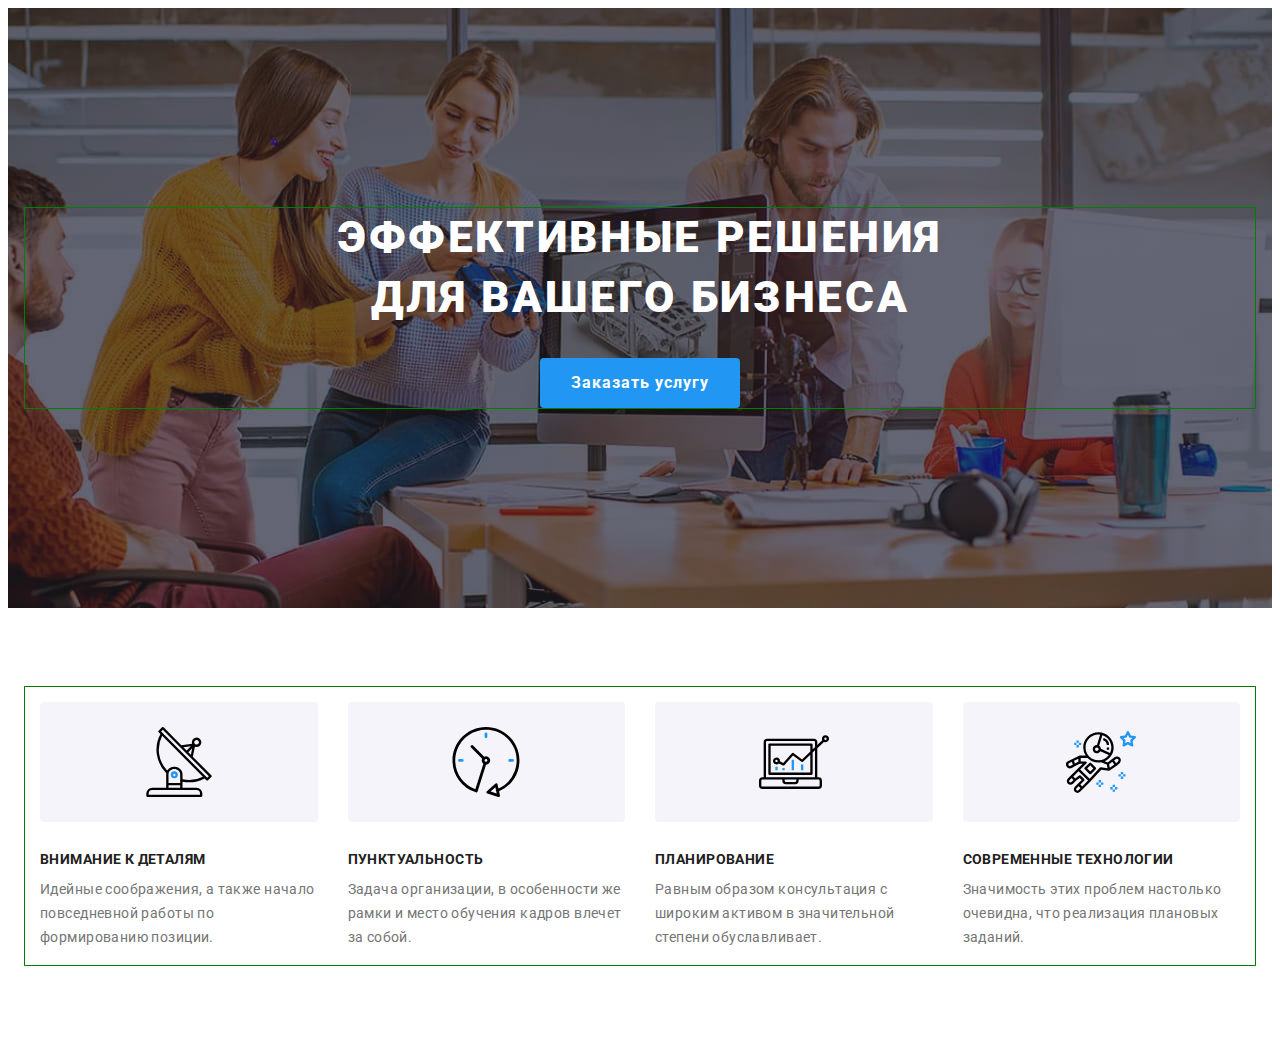
==== index.html @ cc941abd "add responsive styles for features section" ====
<!DOCTYPE html>
<html lang="ru">
  <head>
    <meta charset="UTF-8" />
    <meta http-equiv="X-UA-Compatible" content="IE=edge" />
    <meta name="viewport" content="width=device-width, initial-scale=1.0" />
    <title>Студия</title>
    <link
      rel="stylesheet"
      href="https://cdnjs.cloudflare.com/ajax/libs/modern-normalize/1.0.0/modern-normalize.min.css"
      integrity="sha512-ISS7cAi1PEhQ8jnbJpJZMd29NlhNj4AWYyLOSp2CE/CsHxTCu+r+t0D2yoJudVrd0/8fTVPUVDzY5Tvli75u/g=="
      crossorigin="anonymous"
    />
    <link rel="preconnect" href="https://fonts.gstatic.com" />
    <link
      href="https://fonts.googleapis.com/css2?family=Raleway:wght@700&family=Roboto:wght@400;500;700;900&display=swap"
      rel="stylesheet"
    />
    <link rel="stylesheet" href="./css/main.min.css" />
  </head>
  <body class="page-container">
    <div class="page-container__body">
      <!-- <header class="page-header">
        <div class="container">
          <div class="page-header__wrap">
            <nav class="page-header__inner-wrap-nav">
              <a href="./index.html" class="logo"
                ><span class="logo__accent">Web</span>Studio</a
              >
              <ul class="page-header__site-nav">
                <li class="page-header__list-item">
                  <a href="./index.html" class="menu-link menu-link--current"
                    >Студия</a
                  >
                </li>
                <li class="page-header__list-item">
                  <a href="./portfolio.html" class="menu-link">Портфолио</a>
                </li>
                <li class="page-header__list-item">
                  <a href="" class="menu-link">Контакты</a>
                </li>
              </ul>
            </nav>
            <ul class="page-header__auth-nav">
              <li class="page-header__list-item">
                <a
                  href="mailto:info@devstudio.com"
                  class="menu-link menu-link--shadowed"
                >
                  <svg
                    class="menu-link__icon"
                    width="16"
                    height="12"
                    aria-hidden="true"
                  >
                    <use href="./images/icons.svg#icon-envelope"></use>
                  </svg>
                  info@devstudio.com</a
                >
              </li>
              <li class="page-header__list-item">
                <a
                  href="tel:+380961111111"
                  class="menu-link menu-link--shadowed"
                >
                  <svg
                    class="menu-link__icon"
                    width="10"
                    height="16"
                    aria-hidden="true"
                  >
                    <use href="./images/icons.svg#icon-smartphone"></use>
                  </svg>
                  +38 096 111 11 11</a
                >
              </li>
            </ul>
          </div>
        </div>
      </header> -->
      <main>
        <!-- main section -->
        <section class="hero hero--overlay">
          <div class="container">
            <div class="hero__inner-wrap">
              <h1 class="hero__title">
                Эффективные решения для вашего бизнеса
              </h1>
              <button type="button" class="button" data-modal-open>
                Заказать услугу
              </button>
            </div>
          </div>
        </section>
        <!-- features -->
        <section class="features section">
          <div class="container">
            <h2 class="visually-hidden">Особенности</h2>
            <ul class="features__list">
              <li class="features__list-item">
                <div class="features__item-wrapper" aria-hidden="true">
                  <svg class="icon" aria-hidden="true" width="70" height="70">
                    <use href="./images/icons.svg#icon-antenna"></use>
                  </svg>
                </div>
                <h3 class="section__subtitle">Внимание к деталям</h3>
                <p class="features__text">
                  Идейные соображения, а также начало повседневной работы по
                  формированию позиции.
                </p>
              </li>
              <li class="features__list-item">
                <div class="features__item-wrapper" aria-hidden="true">
                  <svg class="icon" aria-hidden="true" width="70" height="70">
                    <use href="./images/icons.svg#icon-clock"></use>
                  </svg>
                </div>
                <h3 class="section__subtitle">Пунктуальность</h3>
                <p class="features__text">
                  Задача организации, в особенности же рамки и место обучения
                  кадров влечет за собой.
                </p>
              </li>
              <li class="features__list-item">
                <div class="features__item-wrapper" aria-hidden="true">
                  <svg class="icon" aria-hidden="true" width="70" height="70">
                    <use href="./images/icons.svg#icon-diagram"></use>
                  </svg>
                </div>
                <h3 class="section__subtitle">Планирование</h3>
                <p class="features__text">
                  Равным образом консультация с широким активом в значительной
                  степени обуславливает.
                </p>
              </li>
              <li class="features__list-item">
                <div class="features__item-wrapper" aria-hidden="true">
                  <svg class="icon" aria-hidden="true" width="70" height="70">
                    <use href="./images/icons.svg#icon-astronaut"></use>
                  </svg>
                </div>
                <h3 class="section__subtitle">Современные технологии</h3>
                <p class="features__text">
                  Значимость этих проблем настолько очевидна, что реализация
                  плановых заданий.
                </p>
              </li>
            </ul>
          </div>
        </section>
        <!-- what do we do -->
        <!-- <section class="work section">
          <div class="container">
            <h2 class="section__title">Чем мы занимаемся</h2>
            <ul class="work__list">
              <li class="work__item">
                <img
                  src="./images/box01.jpg"
                  alt="человек печатает на клавиатуре"
                  width="370"
                />
                <div class="work__title section__subtitle">
                  Десктопные приложения
                </div>
              </li>
              <li class="work__item">
                <img
                  src="./images/box02.jpg"
                  alt="человек перед ноутбуком с телефоном в руке"
                  width="370"
                />
                <div class="work__title section__subtitle">
                  Мобильные приложения
                </div>
              </li>
              <li class="work__item">
                <img
                  src="./images/box03.jpg"
                  alt="в руках держат планшет с картой цветов"
                  width="370"
                />
                <div class="work__title section__subtitle">
                  Дизайнерские решения
                </div>
              </li>
            </ul>
          </div>
        </section> -->
        <!-- our team -->
        <!-- <section class="team section">
          <div class="container">
            <h2 class="section__title">Наша команда</h2>
            <ul class="team__list">
              <li class="team__list-item">
                <img
                  src="./images/team01.jpg"
                  alt="Игорь Демьяненко"
                  width="270"
                  class="team__photo"
                />
                <div class="team__wrap">
                  <h3 class="team__subtitle">Игорь Демьяненко</h3>
                  <p class="team__descr">Product Designer</p>
                  <ul class="social">
                    <li class="social__list-item">
                      <a
                        class="social__container"
                        href="http://instagram.com"
                        target="_blank"
                        rel="noopener noreferrer"
                        aria-label="Instagram"
                      >
                        <svg
                          class="social__icon"
                          aria-hidden="true"
                          width="20"
                          height="20"
                        >
                          <use href="./images/icons.svg#icon-instagram"></use>
                        </svg>
                      </a>
                    </li>
                    <li class="social__list-item">
                      <a
                        class="social__container"
                        href="http://twitter.com"
                        target="_blank"
                        rel="noopener noreferrer"
                        aria-label="Twitter"
                      >
                        <svg
                          class="social__icon"
                          aria-hidden="true"
                          width="20"
                          height="20"
                        >
                          <use href="./images/icons.svg#icon-twitter"></use>
                        </svg>
                      </a>
                    </li>
                    <li class="social__list-item">
                      <a
                        class="social__container"
                        href="http://facebook.com"
                        target="_blank"
                        rel="noopener noreferrer"
                        aria-label="Facebook"
                      >
                        <svg
                          class="social__icon"
                          aria-hidden="true"
                          width="20"
                          height="20"
                        >
                          <use href="./images/icons.svg#icon-facebook"></use>
                        </svg>
                      </a>
                    </li>
                    <li class="social__list-item">
                      <a
                        class="social__container"
                        href="http://linkedin.com"
                        target="_blank"
                        rel="noopener noreferrer"
                        aria-label="LinkedIn"
                      >
                        <svg
                          class="icon"
                          aria-hidden="true"
                          width="20"
                          height="20"
                        >
                          <use href="./images/icons.svg#icon-linkedin"></use>
                        </svg>
                      </a>
                    </li>
                  </ul>
                </div>
              </li>
              <li class="team__list-item">
                <img
                  src="./images/team02.jpg"
                  alt="Ольга Репина"
                  width="270"
                  class="team__photo"
                />
                <div class="team__wrap">
                  <h3 class="team__subtitle">Ольга Репина</h3>
                  <p class="team__descr">Frontend Developer</p>
                  <ul class="social">
                    <li class="social__list-item">
                      <a
                        class="social__container"
                        href="http://instagram.com"
                        target="_blank"
                        rel="noopener noreferrer"
                        aria-label="Instagram"
                      >
                        <svg
                          class="social__icon"
                          aria-hidden="true"
                          width="20"
                          height="20"
                        >
                          <use href="./images/icons.svg#icon-instagram"></use>
                        </svg>
                      </a>
                    </li>
                    <li class="social__list-item">
                      <a
                        class="social__container"
                        href="http://twitter.com"
                        target="_blank"
                        rel="noopener noreferrer"
                        aria-label="Twitter"
                      >
                        <svg
                          class="social__icon"
                          aria-hidden="true"
                          width="20"
                          height="20"
                        >
                          <use href="./images/icons.svg#icon-twitter"></use>
                        </svg>
                      </a>
                    </li>
                    <li class="social__list-item">
                      <a
                        class="social__container"
                        href="http://facebook.com"
                        target="_blank"
                        rel="noopener noreferrer"
                        aria-label="Facebook"
                      >
                        <svg
                          class="social__icon"
                          aria-hidden="true"
                          width="20"
                          height="20"
                        >
                          <use href="./images/icons.svg#icon-facebook"></use>
                        </svg>
                      </a>
                    </li>
                    <li class="social__list-item">
                      <a
                        class="social__container"
                        href="http://linkedin.com"
                        target="_blank"
                        rel="noopener noreferrer"
                        aria-label="LinkedIn"
                      >
                        <svg
                          class="icon"
                          aria-hidden="true"
                          width="20"
                          height="20"
                        >
                          <use href="./images/icons.svg#icon-linkedin"></use>
                        </svg>
                      </a>
                    </li>
                  </ul>
                </div>
              </li>
              <li class="team__list-item">
                <img
                  src="./images/team03.jpg"
                  alt="Николай Тарасов"
                  width="270"
                  class="team__"
                />
                <div class="team__wrap">
                  <h3 class="team__subtitle">Николай Тарасов</h3>
                  <p class="team__descr">Marketing</p>
                  <ul class="social">
                    <li class="social__list-item">
                      <a
                        class="social__container"
                        href="http://instagram.com"
                        target="_blank"
                        rel="noopener noreferrer"
                        aria-label="Instagram"
                      >
                        <svg
                          class="social__icon"
                          aria-hidden="true"
                          width="20"
                          height="20"
                        >
                          <use href="./images/icons.svg#icon-instagram"></use>
                        </svg>
                      </a>
                    </li>
                    <li class="social__list-item">
                      <a
                        class="social__container"
                        href="http://twitter.com"
                        target="_blank"
                        rel="noopener noreferrer"
                        aria-label="Twitter"
                      >
                        <svg
                          class="social__icon"
                          aria-hidden="true"
                          width="20"
                          height="20"
                        >
                          <use href="./images/icons.svg#icon-twitter"></use>
                        </svg>
                      </a>
                    </li>
                    <li class="social__list-item">
                      <a
                        class="social__container"
                        href="http://facebook.com"
                        target="_blank"
                        rel="noopener noreferrer"
                        aria-label="Facebook"
                      >
                        <svg
                          class="social__icon"
                          aria-hidden="true"
                          width="20"
                          height="20"
                        >
                          <use href="./images/icons.svg#icon-facebook"></use>
                        </svg>
                      </a>
                    </li>
                    <li class="social__list-item">
                      <a
                        class="social__container"
                        href="http://linkedin.com"
                        target="_blank"
                        rel="noopener noreferrer"
                        aria-label="LinkedIn"
                      >
                        <svg
                          class="icon"
                          aria-hidden="true"
                          width="20"
                          height="20"
                        >
                          <use href="./images/icons.svg#icon-linkedin"></use>
                        </svg>
                      </a>
                    </li>
                  </ul>
                </div>
              </li>
              <li class="team__list-item">
                <img
                  src="./images/team04.jpg"
                  alt="Михаил Ермаков"
                  width="270"
                  class="team__photo"
                />
                <div class="team__wrap">
                  <h3 class="team__subtitle">Михаил Ермаков</h3>
                  <p class="team__descr">UI Designer</p>
                  <ul class="social">
                    <li class="social__list-item">
                      <a
                        class="social__container"
                        href="http://instagram.com"
                        target="_blank"
                        rel="noopener noreferrer"
                        aria-label="Instagram"
                      >
                        <svg
                          class="social__icon"
                          aria-hidden="true"
                          width="20"
                          height="20"
                        >
                          <use href="./images/icons.svg#icon-instagram"></use>
                        </svg>
                      </a>
                    </li>
                    <li class="social__list-item">
                      <a
                        class="social__container"
                        href="http://twitter.com"
                        target="_blank"
                        rel="noopener noreferrer"
                        aria-label="Twitter"
                      >
                        <svg
                          class="social__icon"
                          aria-hidden="true"
                          width="20"
                          height="20"
                        >
                          <use href="./images/icons.svg#icon-twitter"></use>
                        </svg>
                      </a>
                    </li>
                    <li class="social__list-item">
                      <a
                        class="social__container"
                        href="http://facebook.com"
                        target="_blank"
                        rel="noopener noreferrer"
                        aria-label="Facebook"
                      >
                        <svg
                          class="social__icon"
                          aria-hidden="true"
                          width="20"
                          height="20"
                        >
                          <use href="./images/icons.svg#icon-facebook"></use>
                        </svg>
                      </a>
                    </li>
                    <li class="social__list-item">
                      <a
                        class="social__container"
                        href="http://linkedin.com"
                        target="_blank"
                        rel="noopener noreferrer"
                        aria-label="LinkedIn"
                      >
                        <svg
                          class="icon"
                          aria-hidden="true"
                          width="20"
                          height="20"
                        >
                          <use href="./images/icons.svg#icon-linkedin"></use>
                        </svg>
                      </a>
                    </li>
                  </ul>
                </div>
              </li>
            </ul>
          </div>
        </section> -->
        <!-- clients -->
        <!-- <section class="clients section">
          <div class="container">
            <h2 class="section__title">Постоянные клиенты</h2>
            <ul class="clients__list">
              <li class="clients__list-item">
                <a
                  href="http://"
                  target="_blank"
                  rel="noopener noreferrer"
                  class="clients__item"
                >
                  <svg class="icon" aria-hidden="true" width="44" height="49">
                    <use href="./images/icons.svg#icon-logo-1"></use>
                  </svg>
                </a>
              </li>
              <li class="clients__list-item">
                <a
                  href="http://"
                  target="_blank"
                  rel="noopener noreferrer"
                  class="clients__item"
                >
                  <svg class="icon" aria-hidden="true" width="40" height="52">
                    <use href="./images/icons.svg#icon-logo-2"></use>
                  </svg>
                </a>
              </li>
              <li class="clients__list-item">
                <a
                  href="http://"
                  target="_blank"
                  rel="noopener noreferrer"
                  class="clients__item"
                >
                  <svg class="icon" aria-hidden="true" width="41" height="43">
                    <use href="./images/icons.svg#icon-logo-3"></use>
                  </svg>
                </a>
              </li>
              <li class="clients__list-item">
                <a
                  href="http://"
                  target="_blank"
                  rel="noopener noreferrer"
                  class="clients__item"
                >
                  <svg class="icon" aria-hidden="true" width="80" height="42">
                    <use href="./images/icons.svg#icon-logo-4"></use>
                  </svg>
                </a>
              </li>
              <li class="clients__list-item">
                <a
                  href="http://"
                  target="_blank"
                  rel="noopener noreferrer"
                  class="clients__item"
                >
                  <svg class="icon" aria-hidden="true" width="59" height="47">
                    <use href="./images/icons.svg#icon-logo-5"></use>
                  </svg>
                </a>
              </li>
              <li class="clients__list-item">
                <a
                  href="http://"
                  target="_blank"
                  rel="noopener noreferrer"
                  class="clients__item"
                >
                  <svg class="icon" aria-hidden="true" width="88" height="45">
                    <use href="./images/icons.svg#icon-logo-6"></use>
                  </svg>
                </a>
              </li>
            </ul>
          </div>
        </section> -->
      </main>
    </div>
    <!-- <footer class="page-footer">
      <div class="container page-footer__container">
        <div class="page-footer__inner-wrap">
          <a href="./index.html" class="page-footer__logo logo logo--inversion"
            ><span class="logo__accent">Web</span>Studio</a
          >
          <address class="page-footer__address">
            <p class="page-footer__text">г. Киев, пр-т Леси Украинки, 26</p>
            <a href="mailto:info@devstudio.com" class="page-footer__link"
              >info@devstudio.com</a
            >
            <a href="tel:+380961111111" class="page-footer__link"
              >+38 096 111 11 11</a
            >
          </address>
        </div>
        <div class="page-footer__inner-wrap">
          <p class="section__subtitle section__subtitle--inverse">
            присоединяйтесь
          </p>
          <ul class="social">
            <li class="social__list-item">
              <a
                class="social__container social__container--gray"
                href="http://instagram.com"
                target="_blank"
                rel="noopener noreferrer"
                aria-label="Instagram"
              >
                <svg
                  class="social__icon"
                  aria-hidden="true"
                  width="20"
                  height="20"
                >
                  <use href="./images/icons.svg#icon-instagram"></use>
                </svg>
              </a>
            </li>
            <li class="social__list-item">
              <a
                class="social__container social__container--gray"
                href="http://twitter.com"
                target="_blank"
                rel="noopener noreferrer"
                aria-label="Twitter"
              >
                <svg
                  class="social__icon"
                  aria-hidden="true"
                  width="20"
                  height="20"
                >
                  <use href="./images/icons.svg#icon-twitter"></use>
                </svg>
              </a>
            </li>
            <li class="social__list-item">
              <a
                class="social__container social__container--gray"
                href="http://facebook.com"
                target="_blank"
                rel="noopener noreferrer"
                aria-label="Facebook"
              >
                <svg
                  class="social__icon"
                  aria-hidden="true"
                  width="20"
                  height="20"
                >
                  <use href="./images/icons.svg#icon-facebook"></use>
                </svg>
              </a>
            </li>
            <li class="social__list-item">
              <a
                class="social__container social__container--gray"
                href="http://linkedin.com"
                target="_blank"
                rel="noopener noreferrer"
                aria-label="LinkedIn"
              >
                <svg class="icon" aria-hidden="true" width="20" height="20">
                  <use href="./images/icons.svg#icon-linkedin"></use>
                </svg>
              </a>
            </li>
          </ul>
        </div>
        <div class="page-footer__form-container">
          <p class="section__subtitle section__subtitle--inverse">
            Подпишитесь на рассылку
          </p>
          <form name="subscribe-form" class="subscribe-form">
            <input
              type="email"
              name="email"
              placeholder="E-mail"
              class="subscribe-form__field-input"
            />
            <button type="submit" class="button">
              Подписаться
              <svg
                class="button__icon"
                width="24"
                height="24"
                aria-hidden="true"
              >
                <use href="./images/icons.svg#icon-send"></use>
              </svg>
            </button>
          </form>
        </div>
      </div>
    </footer> -->

    <!-- modal window -->
    <!-- <div class="backdrop is-hidden" data-modal>
      <div class="modal">
        <button
          type="button"
          class="button-close modal__button-close"
          aria-label="close"
          data-modal-close
        >
          <svg class="icon" width="18" height="18" aria-hidden="true">
            <use href="./images/icons.svg#icon-close"></use>
          </svg>
        </button>
        <div class="modal__wrap">
          <p class="modal__header">Оставьте свои данные, мы вам перезвоним</p>
          <form name="contact-form">
            <label class="form-field">
              <span class="form-field__label">Имя</span>
              <input type="text" name="client-name" class="form-field__input" />
              <svg
                class="form-field__icon"
                width="18"
                height="18"
                aria-hidden="true"
              >
                <use href="./images/icons.svg#icon-person"></use>
              </svg>
            </label>

            <label class="form-field">
              <span class="form-field__label">Телефон</span>
              <input
                type="tel"
                name="phone"
                class="form-field__input"
                required
              />
              <svg
                class="form-field__icon"
                width="18"
                height="18"
                aria-hidden="true"
              >
                <use href="./images/icons.svg#icon-phone"></use>
              </svg>
            </label>

            <label class="form-field">
              <span class="form-field__label">Почта</span>
              <input type="email" name="email" class="form-field__input" />
              <svg
                class="form-field__icon"
                width="18"
                height="18"
                aria-hidden="true"
              >
                <use href="./images/icons.svg#icon-email"></use>
              </svg>
            </label>

            <label class="form-field form-field--last">
              <span class="form-field__label">Комментарий</span>
              <textarea
                name="comment"
                class="form-field__textarea"
                placeholder="Введите текст"
              ></textarea>
            </label>

            <div>
              <label class="form-field-checkbox">
                <input
                  type="checkbox"
                  class="form-field-checkbox__input"
                  name="agreement"
                  required
                />
                <span class="form-field-checkbox__check"></span>
                <svg
                  class="form-field-checkbox__icon"
                  width="16"
                  height="15"
                  aria-hidden="true"
                >
                  <use href="./images/icons.svg#icon-check"></use>
                </svg>
                <p class="form-field-checkbox__label">
                  Соглашаюсь с рассылкой и принимаю
                  <a href="">Условия договора</a>
                </p>
              </label>
            </div>

            <button type="submit" class="button">Отправить</button>
          </form>
        </div>
      </div>
    </div> -->
    <script src="./js/modal.js"></script>
  </body>
</html>
---- css/main.min.css ----
.features__list{list-style:none;margin:0;padding:0}.visually-hidden{position:absolute !important;clip:rect(1px 1px 1px 1px);clip:rect(1px, 1px, 1px, 1px);padding:0 !important;border:0 !important;height:1px !important;width:1px !important;overflow:hidden}body{font-family:"Roboto",sans-serif;color:#757575}img{display:block;max-width:100%;height:auto}p{margin:0;padding:0}a{color:#2196f3}h1,h2,h3,h4,h5,h6{margin:0;padding:0;color:#212121}.page-container{display:-webkit-box;display:-ms-flexbox;display:flex;-webkit-box-orient:vertical;-webkit-box-direction:normal;-ms-flex-direction:column;flex-direction:column;min-height:100vh}.page-container__body{-webkit-box-flex:1;-ms-flex-positive:1;flex-grow:1}.container{padding:0 15px;margin-left:auto;margin-right:auto;outline:1px solid green}@media screen and (min-width: 480px){.container{width:480px}}@media screen and (min-width: 768px){.container{width:768px}}@media screen and (min-width: 1200px){.container{width:1200px}}.section{padding-top:60px;padding-bottom:60px}@media screen and (min-width: 1200px){.section{padding-top:94px;padding-bottom:94px}}.section__title{margin-bottom:30px;font-weight:700;font-size:28px;line-height:1.17;text-align:center;letter-spacing:0.03em}@media screen and (min-width: 1200px){.section__title{margin-bottom:50px;font-size:36px}}.section__subtitle{margin-bottom:10px;font-weight:700;font-size:14px;line-height:1.14;letter-spacing:0.03em;text-transform:uppercase;text-align:center}@media screen and (min-width: 768px){.section__subtitle{text-align:left}}.button{display:-webkit-inline-box;display:-ms-inline-flexbox;display:inline-flex;-webkit-box-pack:center;-ms-flex-pack:center;justify-content:center;-webkit-box-align:center;-ms-flex-align:center;align-items:center;padding-top:10px;padding-bottom:10px;min-width:200px;min-height:50px;font-family:inherit;font-weight:700;font-size:16px;line-height:1.87;letter-spacing:0.06em;border:none;border-radius:4px;cursor:pointer;-webkit-box-shadow:0px 4px 4px rgba(0,0,0,0.15);box-shadow:0px 4px 4px rgba(0,0,0,0.15);color:#fff;background-color:#2196f3;-webkit-transition:background-color 250ms cubic-bezier(0.4, 0, 0.2, 1),color 250ms cubic-bezier(0.4, 0, 0.2, 1);transition:background-color 250ms cubic-bezier(0.4, 0, 0.2, 1),color 250ms cubic-bezier(0.4, 0, 0.2, 1)}.button:hover,.button:focus{color:#212121;background-color:#f5f4fa}.button__icon{fill:currentColor;margin-left:10px}.button--small{min-height:38px;min-width:44px;padding:6px 22px;font-weight:500;line-height:1.63;letter-spacing:0.03em;border:none;-webkit-box-shadow:0px 3px 1px rgba(0,0,0,0.1),0px 1px 2px rgba(0,0,0,0.08),0px 2px 2px rgba(0,0,0,0.12);box-shadow:0px 3px 1px rgba(0,0,0,0.1),0px 1px 2px rgba(0,0,0,0.08),0px 2px 2px rgba(0,0,0,0.12);-webkit-transition:background-color 250ms cubic-bezier(0.4, 0, 0.2, 1),color 250ms cubic-bezier(0.4, 0, 0.2, 1);transition:background-color 250ms cubic-bezier(0.4, 0, 0.2, 1),color 250ms cubic-bezier(0.4, 0, 0.2, 1)}.button--small:hover,.button--small:focus{-webkit-box-shadow:0px 3px 1px rgba(0,0,0,0.1),0px 1px 2px rgba(0,0,0,0.08),0px 2px 2px rgba(0,0,0,0.12);box-shadow:0px 3px 1px rgba(0,0,0,0.1),0px 1px 2px rgba(0,0,0,0.08),0px 2px 2px rgba(0,0,0,0.12)}.button--secondary{color:#212121;background-color:#f5f4fa;-webkit-box-shadow:none;box-shadow:none}.button--secondary:hover,.button--secondary:focus{color:#fff;background-color:#2196f3}.button-close{display:-webkit-inline-box;display:-ms-inline-flexbox;display:inline-flex;-webkit-box-pack:center;-ms-flex-pack:center;justify-content:center;-webkit-box-align:center;-ms-flex-align:center;align-items:center;padding:0;width:30px;height:30px;border:1px solid rgba(0,0,0,0.1);border-radius:50%;background-color:#fff;-webkit-transition:color 250ms cubic-bezier(0.4, 0, 0.2, 1);transition:color 250ms cubic-bezier(0.4, 0, 0.2, 1);-webkit-box-shadow:none;box-shadow:none}.button-close:hover,.button-close:focus{color:#2196f3}.hero{display:-webkit-box;display:-ms-flexbox;display:flex;-webkit-box-pack:center;-ms-flex-pack:center;justify-content:center;-webkit-box-align:center;-ms-flex-align:center;align-items:center;height:400px}@media screen and (min-width: 1200px){.hero{height:600px}}.hero--overlay{margin-left:auto;margin-right:auto;background-color:#2f303a;background-repeat:no-repeat;background-position:center;background-size:cover;text-align:center;background-image:-webkit-gradient(linear, left top, left bottom, from(rgba(47,48,58,0.4)), to(rgba(47,48,58,0.4))),url("../images/hero.jpg");background-image:linear-gradient(rgba(47,48,58,0.4), rgba(47,48,58,0.4)),url("../images/hero.jpg")}@media screen and (min-width: 1200px){.hero--overlay{max-width:1600px}}.hero__inner-wrap{max-width:360px;margin-left:auto;margin-right:auto}@media screen and (min-width: 1200px){.hero__inner-wrap{max-width:700px}}.hero__title{font-weight:900;font-size:26px;line-height:1.62;letter-spacing:0.06em;text-transform:uppercase;color:#fff;margin-bottom:30px}@media screen and (min-width: 1200px){.hero__title{font-size:44px;line-height:1.36}}@media screen and (min-width: 768px){.features__list{display:-webkit-box;display:-ms-flexbox;display:flex;-ms-flex-wrap:wrap;flex-wrap:wrap;margin:-15px}}@media screen and (max-width: 767px){.features__list-item:not(:last-child){margin-bottom:30px}}@media screen and (min-width: 768px){.features__list-item{margin:15px;-ms-flex-preferred-size:calc((100% - 2 * 30px) / 2);flex-basis:calc((100% - 2 * 30px) / 2)}}@media screen and (min-width: 1200px){.features__list-item{-ms-flex-preferred-size:calc((100% - 4 * 30px) / 4);flex-basis:calc((100% - 4 * 30px) / 4)}}.features__item-wrapper{display:-webkit-box;display:-ms-flexbox;display:flex;-webkit-box-pack:center;-ms-flex-pack:center;justify-content:center;-webkit-box-align:center;-ms-flex-align:center;align-items:center;height:120px;margin-bottom:30px;color:#212121;background-color:#f5f4fa;border-radius:4px}.features__text{font-size:14px;line-height:1.71;letter-spacing:0.03em}
/*# sourceMappingURL=main.min.css.map */
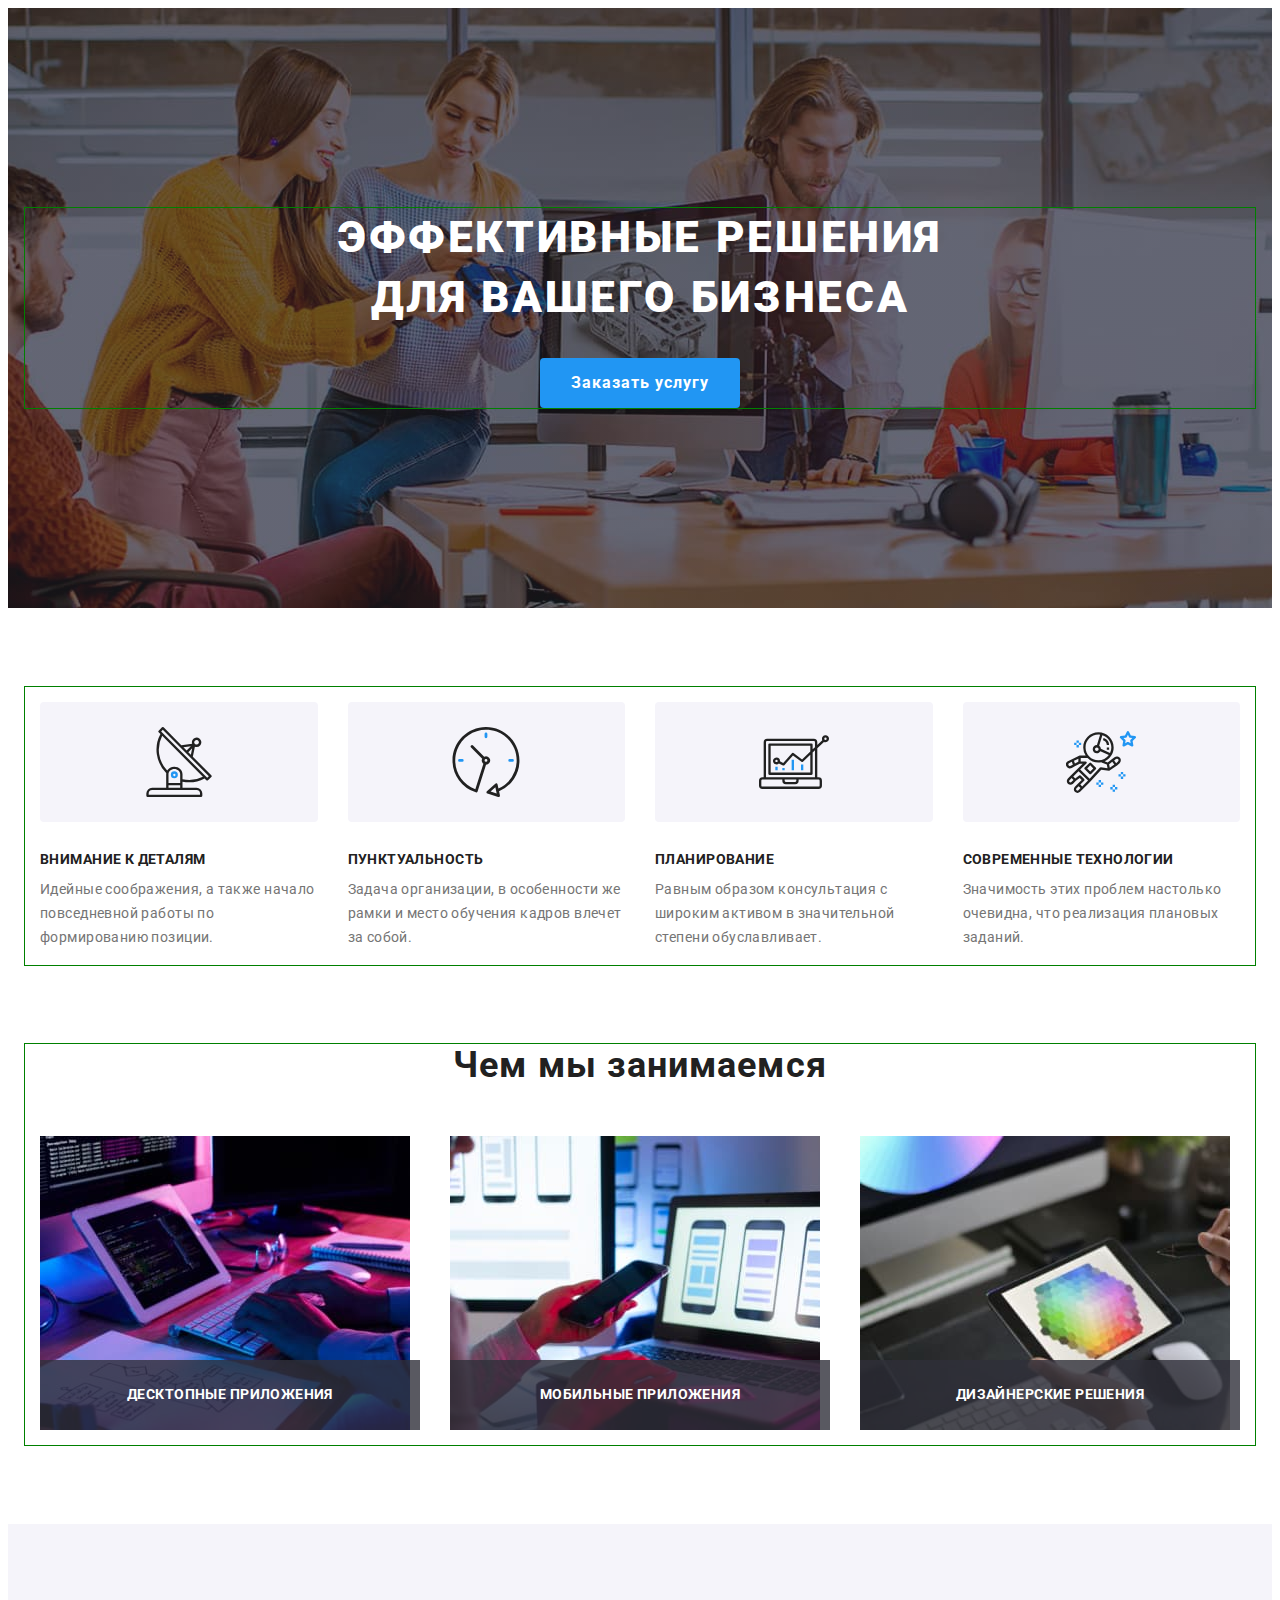
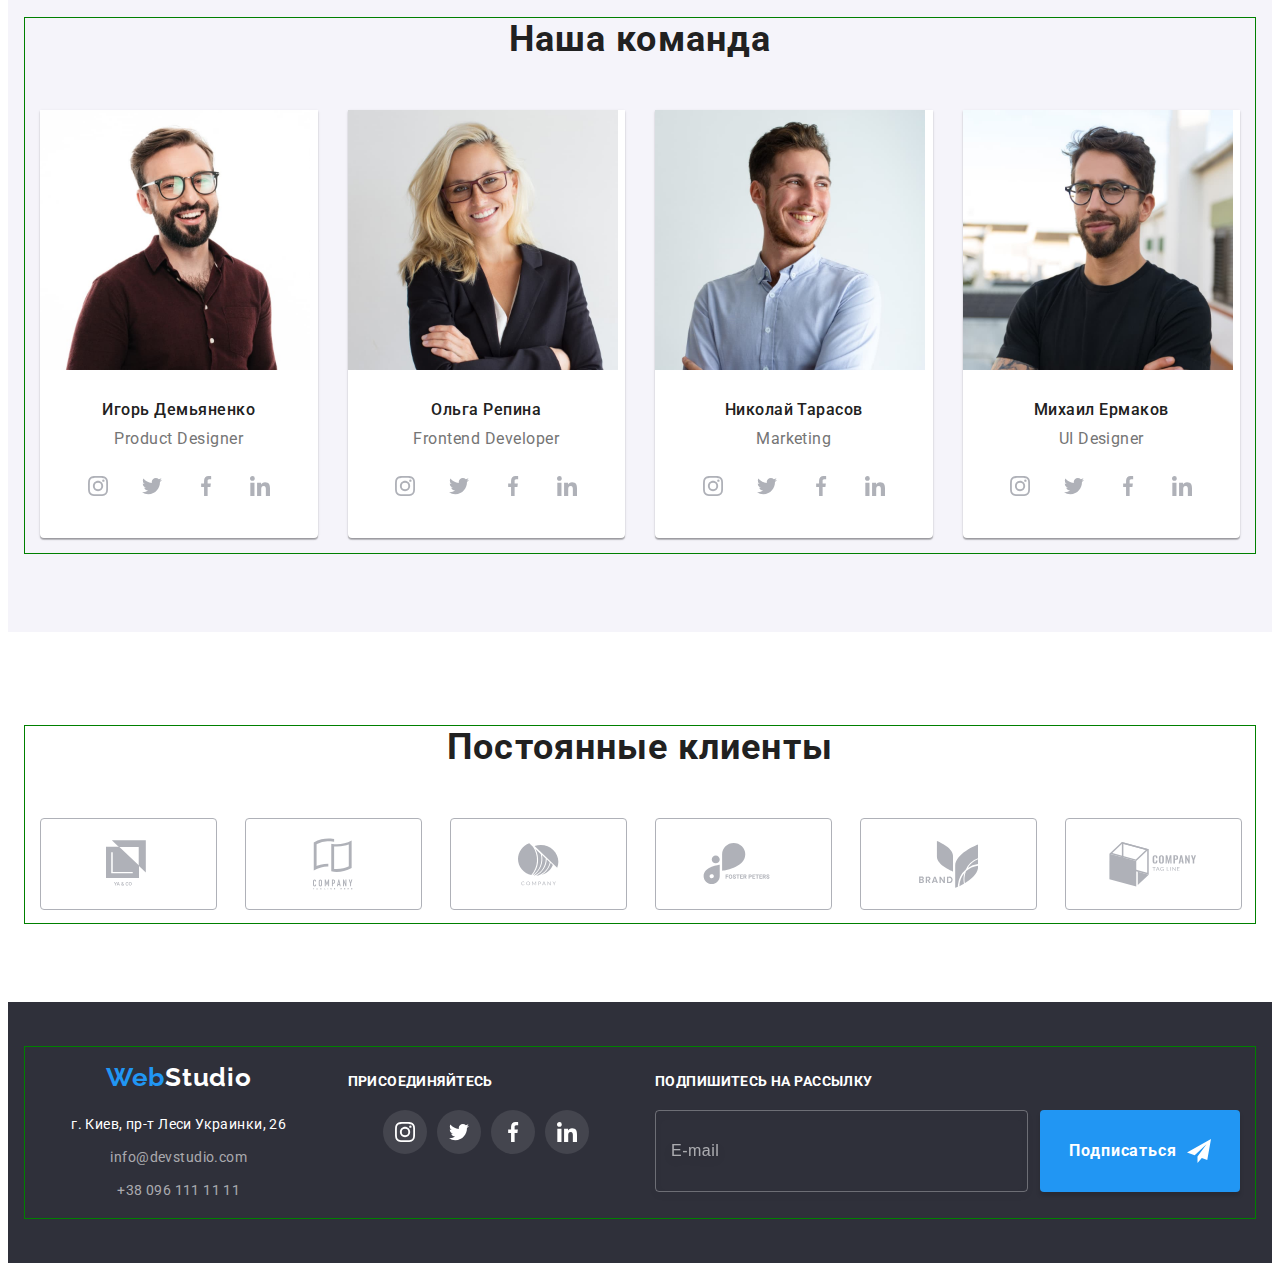
==== commit ac18d2bb: "add responsive styles for main index page & footer" ====
--- a/index.html
+++ b/index.html
@@ -149,7 +149,7 @@
           </div>
         </section>
         <!-- what do we do -->
-        <!-- <section class="work section">
+        <section class="work section">
           <div class="container">
             <h2 class="section__title">Чем мы занимаемся</h2>
             <ul class="work__list">
@@ -185,9 +185,9 @@
               </li>
             </ul>
           </div>
-        </section> -->
+        </section>
         <!-- our team -->
-        <!-- <section class="team section">
+        <section class="team section">
           <div class="container">
             <h2 class="section__title">Наша команда</h2>
             <ul class="team__list">
@@ -537,9 +537,9 @@
               </li>
             </ul>
           </div>
-        </section> -->
+        </section>
         <!-- clients -->
-        <!-- <section class="clients section">
+        <section class="clients section">
           <div class="container">
             <h2 class="section__title">Постоянные клиенты</h2>
             <ul class="clients__list">
@@ -617,125 +617,133 @@
               </li>
             </ul>
           </div>
-        </section> -->
+        </section>
       </main>
     </div>
-    <!-- <footer class="page-footer">
-      <div class="container page-footer__container">
-        <div class="page-footer__inner-wrap">
-          <a href="./index.html" class="page-footer__logo logo logo--inversion"
-            ><span class="logo__accent">Web</span>Studio</a
-          >
-          <address class="page-footer__address">
-            <p class="page-footer__text">г. Киев, пр-т Леси Украинки, 26</p>
-            <a href="mailto:info@devstudio.com" class="page-footer__link"
-              >info@devstudio.com</a
+    <footer class="page-footer">
+      <div class="container">
+        <div class="page-footer__container">
+          <div class="page-footer__inner-wrap">
+            <a
+              href="./index.html"
+              class="page-footer__logo logo logo--inversion"
+              ><span class="logo__accent">Web</span>Studio</a
             >
-            <a href="tel:+380961111111" class="page-footer__link"
-              >+38 096 111 11 11</a
+            <address class="page-footer__address">
+              <p class="page-footer__text">г. Киев, пр-т Леси Украинки, 26</p>
+              <a href="mailto:info@devstudio.com" class="page-footer__link"
+                >info@devstudio.com</a
+              >
+              <a href="tel:+380961111111" class="page-footer__link"
+                >+38 096 111 11 11</a
+              >
+            </address>
+          </div>
+          <div class="page-footer__inner-wrap">
+            <p
+              class="section__subtitle section__subtitle--inverse section__subtitle--centered"
             >
-          </address>
-        </div>
-        <div class="page-footer__inner-wrap">
-          <p class="section__subtitle section__subtitle--inverse">
-            присоединяйтесь
-          </p>
-          <ul class="social">
-            <li class="social__list-item">
-              <a
-                class="social__container social__container--gray"
-                href="http://instagram.com"
-                target="_blank"
-                rel="noopener noreferrer"
-                aria-label="Instagram"
-              >
+              присоединяйтесь
+            </p>
+            <ul class="social">
+              <li class="social__list-item">
+                <a
+                  class="social__container social__container--gray"
+                  href="http://instagram.com"
+                  target="_blank"
+                  rel="noopener noreferrer"
+                  aria-label="Instagram"
+                >
+                  <svg
+                    class="social__icon"
+                    aria-hidden="true"
+                    width="20"
+                    height="20"
+                  >
+                    <use href="./images/icons.svg#icon-instagram"></use>
+                  </svg>
+                </a>
+              </li>
+              <li class="social__list-item">
+                <a
+                  class="social__container social__container--gray"
+                  href="http://twitter.com"
+                  target="_blank"
+                  rel="noopener noreferrer"
+                  aria-label="Twitter"
+                >
+                  <svg
+                    class="social__icon"
+                    aria-hidden="true"
+                    width="20"
+                    height="20"
+                  >
+                    <use href="./images/icons.svg#icon-twitter"></use>
+                  </svg>
+                </a>
+              </li>
+              <li class="social__list-item">
+                <a
+                  class="social__container social__container--gray"
+                  href="http://facebook.com"
+                  target="_blank"
+                  rel="noopener noreferrer"
+                  aria-label="Facebook"
+                >
+                  <svg
+                    class="social__icon"
+                    aria-hidden="true"
+                    width="20"
+                    height="20"
+                  >
+                    <use href="./images/icons.svg#icon-facebook"></use>
+                  </svg>
+                </a>
+              </li>
+              <li class="social__list-item">
+                <a
+                  class="social__container social__container--gray"
+                  href="http://linkedin.com"
+                  target="_blank"
+                  rel="noopener noreferrer"
+                  aria-label="LinkedIn"
+                >
+                  <svg class="icon" aria-hidden="true" width="20" height="20">
+                    <use href="./images/icons.svg#icon-linkedin"></use>
+                  </svg>
+                </a>
+              </li>
+            </ul>
+          </div>
+          <div class="page-footer__inner-wrap page-footer__form-container">
+            <p
+              class="section__subtitle section__subtitle--inverse section__subtitle--centered"
+            >
+              Подпишитесь на рассылку
+            </p>
+            <form name="subscribe-form" class="subscribe-form">
+              <input
+                type="email"
+                name="email"
+                placeholder="E-mail"
+                class="subscribe-form__field-input"
+              />
+              <button type="submit" class="button">
+                Подписаться
                 <svg
-                  class="social__icon"
+                  class="button__icon"
+                  width="24"
+                  height="24"
                   aria-hidden="true"
-                  width="20"
-                  height="20"
-                >
-                  <use href="./images/icons.svg#icon-instagram"></use>
+                >
+                  <use href="./images/icons.svg#icon-send"></use>
                 </svg>
-              </a>
-            </li>
-            <li class="social__list-item">
-              <a
-                class="social__container social__container--gray"
-                href="http://twitter.com"
-                target="_blank"
-                rel="noopener noreferrer"
-                aria-label="Twitter"
-              >
-                <svg
-                  class="social__icon"
-                  aria-hidden="true"
-                  width="20"
-                  height="20"
-                >
-                  <use href="./images/icons.svg#icon-twitter"></use>
-                </svg>
-              </a>
-            </li>
-            <li class="social__list-item">
-              <a
-                class="social__container social__container--gray"
-                href="http://facebook.com"
-                target="_blank"
-                rel="noopener noreferrer"
-                aria-label="Facebook"
-              >
-                <svg
-                  class="social__icon"
-                  aria-hidden="true"
-                  width="20"
-                  height="20"
-                >
-                  <use href="./images/icons.svg#icon-facebook"></use>
-                </svg>
-              </a>
-            </li>
-            <li class="social__list-item">
-              <a
-                class="social__container social__container--gray"
-                href="http://linkedin.com"
-                target="_blank"
-                rel="noopener noreferrer"
-                aria-label="LinkedIn"
-              >
-                <svg class="icon" aria-hidden="true" width="20" height="20">
-                  <use href="./images/icons.svg#icon-linkedin"></use>
-                </svg>
-              </a>
-            </li>
-          </ul>
-        </div>
-        <div class="page-footer__form-container">
-          <p class="section__subtitle section__subtitle--inverse">
-            Подпишитесь на рассылку
-          </p>
-          <form name="subscribe-form" class="subscribe-form">
-            <input
-              type="email"
-              name="email"
-              placeholder="E-mail"
-              class="subscribe-form__field-input"
-            />
-            <button type="submit" class="button">
-              Подписаться
-              <svg
-                class="button__icon"
-                width="24"
-                height="24"
-                aria-hidden="true"
-              >
-                <use href="./images/icons.svg#icon-send"></use>
-              </svg>
-            </button>
-          </form>
+              </button>
+            </form>
+          </div>
         </div>
       </div>
-    </footer> -->
+    </footer>
 
     <!-- modal window -->
     <!-- <div class="backdrop is-hidden" data-modal>
--- a/css/main.min.css
+++ b/css/main.min.css
@@ -1,2 +1,2 @@
-.features__list{list-style:none;margin:0;padding:0}.visually-hidden{position:absolute !important;clip:rect(1px 1px 1px 1px);clip:rect(1px, 1px, 1px, 1px);padding:0 !important;border:0 !important;height:1px !important;width:1px !important;overflow:hidden}body{font-family:"Roboto",sans-serif;color:#757575}img{display:block;max-width:100%;height:auto}p{margin:0;padding:0}a{color:#2196f3}h1,h2,h3,h4,h5,h6{margin:0;padding:0;color:#212121}.page-container{display:-webkit-box;display:-ms-flexbox;display:flex;-webkit-box-orient:vertical;-webkit-box-direction:normal;-ms-flex-direction:column;flex-direction:column;min-height:100vh}.page-container__body{-webkit-box-flex:1;-ms-flex-positive:1;flex-grow:1}.container{padding:0 15px;margin-left:auto;margin-right:auto;outline:1px solid green}@media screen and (min-width: 480px){.container{width:480px}}@media screen and (min-width: 768px){.container{width:768px}}@media screen and (min-width: 1200px){.container{width:1200px}}.section{padding-top:60px;padding-bottom:60px}@media screen and (min-width: 1200px){.section{padding-top:94px;padding-bottom:94px}}.section__title{margin-bottom:30px;font-weight:700;font-size:28px;line-height:1.17;text-align:center;letter-spacing:0.03em}@media screen and (min-width: 1200px){.section__title{margin-bottom:50px;font-size:36px}}.section__subtitle{margin-bottom:10px;font-weight:700;font-size:14px;line-height:1.14;letter-spacing:0.03em;text-transform:uppercase;text-align:center}@media screen and (min-width: 768px){.section__subtitle{text-align:left}}.button{display:-webkit-inline-box;display:-ms-inline-flexbox;display:inline-flex;-webkit-box-pack:center;-ms-flex-pack:center;justify-content:center;-webkit-box-align:center;-ms-flex-align:center;align-items:center;padding-top:10px;padding-bottom:10px;min-width:200px;min-height:50px;font-family:inherit;font-weight:700;font-size:16px;line-height:1.87;letter-spacing:0.06em;border:none;border-radius:4px;cursor:pointer;-webkit-box-shadow:0px 4px 4px rgba(0,0,0,0.15);box-shadow:0px 4px 4px rgba(0,0,0,0.15);color:#fff;background-color:#2196f3;-webkit-transition:background-color 250ms cubic-bezier(0.4, 0, 0.2, 1),color 250ms cubic-bezier(0.4, 0, 0.2, 1);transition:background-color 250ms cubic-bezier(0.4, 0, 0.2, 1),color 250ms cubic-bezier(0.4, 0, 0.2, 1)}.button:hover,.button:focus{color:#212121;background-color:#f5f4fa}.button__icon{fill:currentColor;margin-left:10px}.button--small{min-height:38px;min-width:44px;padding:6px 22px;font-weight:500;line-height:1.63;letter-spacing:0.03em;border:none;-webkit-box-shadow:0px 3px 1px rgba(0,0,0,0.1),0px 1px 2px rgba(0,0,0,0.08),0px 2px 2px rgba(0,0,0,0.12);box-shadow:0px 3px 1px rgba(0,0,0,0.1),0px 1px 2px rgba(0,0,0,0.08),0px 2px 2px rgba(0,0,0,0.12);-webkit-transition:background-color 250ms cubic-bezier(0.4, 0, 0.2, 1),color 250ms cubic-bezier(0.4, 0, 0.2, 1);transition:background-color 250ms cubic-bezier(0.4, 0, 0.2, 1),color 250ms cubic-bezier(0.4, 0, 0.2, 1)}.button--small:hover,.button--small:focus{-webkit-box-shadow:0px 3px 1px rgba(0,0,0,0.1),0px 1px 2px rgba(0,0,0,0.08),0px 2px 2px rgba(0,0,0,0.12);box-shadow:0px 3px 1px rgba(0,0,0,0.1),0px 1px 2px rgba(0,0,0,0.08),0px 2px 2px rgba(0,0,0,0.12)}.button--secondary{color:#212121;background-color:#f5f4fa;-webkit-box-shadow:none;box-shadow:none}.button--secondary:hover,.button--secondary:focus{color:#fff;background-color:#2196f3}.button-close{display:-webkit-inline-box;display:-ms-inline-flexbox;display:inline-flex;-webkit-box-pack:center;-ms-flex-pack:center;justify-content:center;-webkit-box-align:center;-ms-flex-align:center;align-items:center;padding:0;width:30px;height:30px;border:1px solid rgba(0,0,0,0.1);border-radius:50%;background-color:#fff;-webkit-transition:color 250ms cubic-bezier(0.4, 0, 0.2, 1);transition:color 250ms cubic-bezier(0.4, 0, 0.2, 1);-webkit-box-shadow:none;box-shadow:none}.button-close:hover,.button-close:focus{color:#2196f3}.hero{display:-webkit-box;display:-ms-flexbox;display:flex;-webkit-box-pack:center;-ms-flex-pack:center;justify-content:center;-webkit-box-align:center;-ms-flex-align:center;align-items:center;height:400px}@media screen and (min-width: 1200px){.hero{height:600px}}.hero--overlay{margin-left:auto;margin-right:auto;background-color:#2f303a;background-repeat:no-repeat;background-position:center;background-size:cover;text-align:center;background-image:-webkit-gradient(linear, left top, left bottom, from(rgba(47,48,58,0.4)), to(rgba(47,48,58,0.4))),url("../images/hero.jpg");background-image:linear-gradient(rgba(47,48,58,0.4), rgba(47,48,58,0.4)),url("../images/hero.jpg")}@media screen and (min-width: 1200px){.hero--overlay{max-width:1600px}}.hero__inner-wrap{max-width:360px;margin-left:auto;margin-right:auto}@media screen and (min-width: 1200px){.hero__inner-wrap{max-width:700px}}.hero__title{font-weight:900;font-size:26px;line-height:1.62;letter-spacing:0.06em;text-transform:uppercase;color:#fff;margin-bottom:30px}@media screen and (min-width: 1200px){.hero__title{font-size:44px;line-height:1.36}}@media screen and (min-width: 768px){.features__list{display:-webkit-box;display:-ms-flexbox;display:flex;-ms-flex-wrap:wrap;flex-wrap:wrap;margin:-15px}}@media screen and (max-width: 767px){.features__list-item:not(:last-child){margin-bottom:30px}}@media screen and (min-width: 768px){.features__list-item{margin:15px;-ms-flex-preferred-size:calc((100% - 2 * 30px) / 2);flex-basis:calc((100% - 2 * 30px) / 2)}}@media screen and (min-width: 1200px){.features__list-item{-ms-flex-preferred-size:calc((100% - 4 * 30px) / 4);flex-basis:calc((100% - 4 * 30px) / 4)}}.features__item-wrapper{display:-webkit-box;display:-ms-flexbox;display:flex;-webkit-box-pack:center;-ms-flex-pack:center;justify-content:center;-webkit-box-align:center;-ms-flex-align:center;align-items:center;height:120px;margin-bottom:30px;color:#212121;background-color:#f5f4fa;border-radius:4px}.features__text{font-size:14px;line-height:1.71;letter-spacing:0.03em}
+.logo,.logo:visited,.page-footer__link{text-decoration:none}.social,.features__list,.work__list,.team__list,.clients__list{list-style:none;margin:0;padding:0}.visually-hidden{position:absolute !important;clip:rect(1px 1px 1px 1px);clip:rect(1px, 1px, 1px, 1px);padding:0 !important;border:0 !important;height:1px !important;width:1px !important;overflow:hidden}body{font-family:"Roboto",sans-serif;color:#757575}img{display:block;max-width:100%;height:auto}p{margin:0;padding:0}a{color:#2196f3}h1,h2,h3,h4,h5,h6{margin:0;padding:0;color:#212121}.page-container{display:-webkit-box;display:-ms-flexbox;display:flex;-webkit-box-orient:vertical;-webkit-box-direction:normal;-ms-flex-direction:column;flex-direction:column;min-height:100vh}.page-container__body{-webkit-box-flex:1;-ms-flex-positive:1;flex-grow:1}.container{padding:0 15px;margin-left:auto;margin-right:auto;outline:1px solid green}@media screen and (min-width: 480px){.container{width:480px}}@media screen and (min-width: 768px){.container{width:768px}}@media screen and (min-width: 1200px){.container{width:1200px}}.icon{fill:currentColor}.section{padding-top:60px;padding-bottom:60px}@media screen and (min-width: 1200px){.section{padding-top:94px;padding-bottom:94px}}.section__title{margin-bottom:30px;font-weight:700;font-size:28px;line-height:1.17;text-align:center;letter-spacing:0.03em}@media screen and (min-width: 1200px){.section__title{margin-bottom:50px;font-size:36px}}.section__subtitle{margin-bottom:10px;font-weight:700;font-size:14px;line-height:1.14;letter-spacing:0.03em;text-transform:uppercase;text-align:center}@media screen and (min-width: 768px){.section__subtitle{text-align:left}}.section__subtitle--inverse{margin-bottom:20px;color:#fff}@media screen and (max-width: 1199px){.section__subtitle--centered{text-align:center}}.logo,.logo:visited{font-family:"Raleway",sans-serif;font-weight:700;font-size:24px;line-height:1.17;letter-spacing:0.03em;color:#212121}@media screen and (min-width: 1200px){.logo,.logo:visited{font-size:26px;line-height:1.19}}.logo__accent{color:#2196f3}.logo--inversion,.logo--inversion:visited{color:#fff}.button{display:-webkit-inline-box;display:-ms-inline-flexbox;display:inline-flex;-webkit-box-pack:center;-ms-flex-pack:center;justify-content:center;-webkit-box-align:center;-ms-flex-align:center;align-items:center;padding-top:10px;padding-bottom:10px;min-width:200px;min-height:50px;font-family:inherit;font-weight:700;font-size:16px;line-height:1.87;letter-spacing:0.06em;border:none;border-radius:4px;cursor:pointer;-webkit-box-shadow:0px 4px 4px rgba(0,0,0,0.15);box-shadow:0px 4px 4px rgba(0,0,0,0.15);color:#fff;background-color:#2196f3;-webkit-transition:background-color 250ms cubic-bezier(0.4, 0, 0.2, 1),color 250ms cubic-bezier(0.4, 0, 0.2, 1);transition:background-color 250ms cubic-bezier(0.4, 0, 0.2, 1),color 250ms cubic-bezier(0.4, 0, 0.2, 1)}.button:hover,.button:focus{color:#212121;background-color:#f5f4fa}.button__icon{fill:currentColor;margin-left:10px}.button--small{min-height:38px;min-width:44px;padding:6px 22px;font-weight:500;line-height:1.63;letter-spacing:0.03em;border:none;-webkit-box-shadow:0px 3px 1px rgba(0,0,0,0.1),0px 1px 2px rgba(0,0,0,0.08),0px 2px 2px rgba(0,0,0,0.12);box-shadow:0px 3px 1px rgba(0,0,0,0.1),0px 1px 2px rgba(0,0,0,0.08),0px 2px 2px rgba(0,0,0,0.12);-webkit-transition:background-color 250ms cubic-bezier(0.4, 0, 0.2, 1),color 250ms cubic-bezier(0.4, 0, 0.2, 1);transition:background-color 250ms cubic-bezier(0.4, 0, 0.2, 1),color 250ms cubic-bezier(0.4, 0, 0.2, 1)}.button--small:hover,.button--small:focus{-webkit-box-shadow:0px 3px 1px rgba(0,0,0,0.1),0px 1px 2px rgba(0,0,0,0.08),0px 2px 2px rgba(0,0,0,0.12);box-shadow:0px 3px 1px rgba(0,0,0,0.1),0px 1px 2px rgba(0,0,0,0.08),0px 2px 2px rgba(0,0,0,0.12)}.button--secondary{color:#212121;background-color:#f5f4fa;-webkit-box-shadow:none;box-shadow:none}.button--secondary:hover,.button--secondary:focus{color:#fff;background-color:#2196f3}.button-close{display:-webkit-inline-box;display:-ms-inline-flexbox;display:inline-flex;-webkit-box-pack:center;-ms-flex-pack:center;justify-content:center;-webkit-box-align:center;-ms-flex-align:center;align-items:center;padding:0;width:30px;height:30px;border:1px solid rgba(0,0,0,0.1);border-radius:50%;background-color:#fff;-webkit-transition:color 250ms cubic-bezier(0.4, 0, 0.2, 1);transition:color 250ms cubic-bezier(0.4, 0, 0.2, 1);-webkit-box-shadow:none;box-shadow:none}.button-close:hover,.button-close:focus{color:#2196f3}.social{display:-webkit-inline-box;display:-ms-inline-flexbox;display:inline-flex}.social__container{display:-webkit-box;display:-ms-flexbox;display:flex;-webkit-box-pack:center;-ms-flex-pack:center;justify-content:center;-webkit-box-align:center;-ms-flex-align:center;align-items:center;width:100%;height:100%;border-radius:50%;-webkit-transition:color 250ms cubic-bezier(0.4, 0, 0.2, 1),background-color 250ms cubic-bezier(0.4, 0, 0.2, 1);transition:color 250ms cubic-bezier(0.4, 0, 0.2, 1),background-color 250ms cubic-bezier(0.4, 0, 0.2, 1);color:#afb1b8;background-color:rgba(0,0,0,0)}.social__container:hover,.social__container:focus{color:#fff;background-color:#2196f3}.social__list-item{width:44px;height:44px}.social__list-item:not(:last-child){margin-right:10px}.social__icon{fill:currentColor}.social__container--gray{color:#fff;background-color:rgba(255,255,255,0.1)}.form-field{position:relative;display:-webkit-box;display:-ms-flexbox;display:flex;-webkit-box-orient:vertical;-webkit-box-direction:normal;-ms-flex-direction:column;flex-direction:column;margin-bottom:10px;text-align:left}.form-field__label{margin-bottom:4px;font-size:12px;line-height:1.17;letter-spacing:0.01em}.form-field__input,.form-field__textarea{border:1px solid rgba(33,33,33,0.2);border-radius:4px}.form-field__input::-webkit-input-placeholder,.form-field__textarea::-webkit-input-placeholder{color:rgba(117,117,117,0.5)}.form-field__input:-ms-input-placeholder,.form-field__textarea:-ms-input-placeholder{color:rgba(117,117,117,0.5)}.form-field__input::-ms-input-placeholder,.form-field__textarea::-ms-input-placeholder{color:rgba(117,117,117,0.5)}.form-field__input::placeholder,.form-field__textarea::placeholder{color:rgba(117,117,117,0.5)}.form-field__input:focus,.form-field__textarea:focus{border-color:#2196f3}.form-field__input{height:40px;padding:11px;padding-left:42px}.form-field__textarea{padding:12px 16px;height:120px;resize:none}.form-field__icon{position:absolute;bottom:11px;left:12px;fill:#212121;-webkit-transition:color 250ms cubic-bezier(0.4, 0, 0.2, 1);transition:color 250ms cubic-bezier(0.4, 0, 0.2, 1)}.form-field:focus-within .form-field__icon{fill:#2196f3}.form-field--last{margin-bottom:20px}.form-field-checkbox{position:relative;display:-webkit-inline-box;display:-ms-inline-flexbox;display:inline-flex;-webkit-box-align:center;-ms-flex-align:center;align-items:center;-webkit-box-pack:center;-ms-flex-pack:center;justify-content:center;margin-bottom:30px}.form-field-checkbox__input{position:absolute;width:1px;height:1px;margin:-1px;border:0;padding:0;clip:rect(0 0 0 0);overflow:hidden}.form-field-checkbox__check{display:inline-block;width:16px;height:15px;margin-right:8px;border:1px solid #212121;border-radius:2px}.form-field-checkbox__input:checked+.form-field-checkbox__check{border-color:transparent;background-color:#2196f3}.form-field-checkbox__icon{position:absolute;top:50%;left:0;-webkit-transform:translateY(-50%);transform:translateY(-50%);opacity:0;fill:#fff;-webkit-transition:opacity 250ms cubic-bezier(0.4, 0, 0.2, 1);transition:opacity 250ms cubic-bezier(0.4, 0, 0.2, 1)}.form-field-checkbox__input:checked ~ .form-field-checkbox__icon{opacity:1}.form-field-checkbox__label{margin-bottom:0;font-size:14px;line-height:1.71;letter-spacing:0.03em}.subscribe-form{max-width:450px;margin-left:auto;margin-right:auto}@media screen and (min-width: 1200px){.subscribe-form{display:-webkit-box;display:-ms-flexbox;display:flex;max-width:none;width:100%}}.subscribe-form__field-input{height:50px;padding:15px;width:100%;margin-bottom:20px;border:1px solid rgba(255,255,255,0.3);-webkit-filter:drop-shadow(0px 4px 4px rgba(0,0,0,0.15));filter:drop-shadow(0px 4px 4px rgba(0,0,0,0.15));border-radius:4px;color:#fff;background-color:rgba(0,0,0,0)}@media screen and (min-width: 768px){.subscribe-form__field-input{-webkit-box-flex:1;-ms-flex-positive:1;flex-grow:1;margin-right:12px}}@media screen and (min-width: 1200px){.subscribe-form__field-input{margin-bottom:0}}.subscribe-form__field-input::-webkit-input-placeholder{font-size:16px;line-height:1.25;letter-spacing:0.03em;color:rgba(255,255,255,0.6)}.subscribe-form__field-input:-ms-input-placeholder{font-size:16px;line-height:1.25;letter-spacing:0.03em;color:rgba(255,255,255,0.6)}.subscribe-form__field-input::-ms-input-placeholder{font-size:16px;line-height:1.25;letter-spacing:0.03em;color:rgba(255,255,255,0.6)}.subscribe-form__field-input::placeholder{font-size:16px;line-height:1.25;letter-spacing:0.03em;color:rgba(255,255,255,0.6)}.hero{display:-webkit-box;display:-ms-flexbox;display:flex;-webkit-box-pack:center;-ms-flex-pack:center;justify-content:center;-webkit-box-align:center;-ms-flex-align:center;align-items:center;height:400px}@media screen and (min-width: 1200px){.hero{height:600px}}.hero--overlay{margin-left:auto;margin-right:auto;background-color:#2f303a;background-repeat:no-repeat;background-position:center;background-size:cover;text-align:center;background-image:-webkit-gradient(linear, left top, left bottom, from(rgba(47,48,58,0.4)), to(rgba(47,48,58,0.4))),url("../images/hero.jpg");background-image:linear-gradient(rgba(47,48,58,0.4), rgba(47,48,58,0.4)),url("../images/hero.jpg")}@media screen and (min-width: 1200px){.hero--overlay{max-width:1600px}}.hero__inner-wrap{max-width:360px;margin-left:auto;margin-right:auto}@media screen and (min-width: 1200px){.hero__inner-wrap{max-width:700px}}.hero__title{font-weight:900;font-size:26px;line-height:1.62;letter-spacing:0.06em;text-transform:uppercase;color:#fff;margin-bottom:30px}@media screen and (min-width: 1200px){.hero__title{font-size:44px;line-height:1.36}}@media screen and (min-width: 768px){.features__list{display:-webkit-box;display:-ms-flexbox;display:flex;-ms-flex-wrap:wrap;flex-wrap:wrap;margin:-15px}}@media screen and (max-width: 767px){.features__list-item:not(:last-child){margin-bottom:30px}}@media screen and (min-width: 768px){.features__list-item{margin:15px;-ms-flex-preferred-size:calc((100% - 2 * 30px) / 2);flex-basis:calc((100% - 2 * 30px) / 2)}}@media screen and (min-width: 1200px){.features__list-item{-ms-flex-preferred-size:calc((100% - 4 * 30px) / 4);flex-basis:calc((100% - 4 * 30px) / 4)}}.features__item-wrapper{display:-webkit-box;display:-ms-flexbox;display:flex;-webkit-box-pack:center;-ms-flex-pack:center;justify-content:center;-webkit-box-align:center;-ms-flex-align:center;align-items:center;height:120px;margin-bottom:30px;color:#212121;background-color:#f5f4fa;border-radius:4px}.features__text{font-size:14px;line-height:1.71;letter-spacing:0.03em}.work{padding-top:0}@media screen and (max-width: 1199px){.work{display:none}}.work__list{display:-webkit-box;display:-ms-flexbox;display:flex;-ms-flex-wrap:wrap;flex-wrap:wrap;margin:-15px}.work__item{margin:15px;-ms-flex-preferred-size:calc((100% - 3 * 30px) / 3);flex-basis:calc((100% - 3 * 30px) / 3);position:relative}.work__title{position:absolute;bottom:0;left:0;width:100%;padding-top:27px;padding-bottom:27px;margin-bottom:0;text-align:center;color:#fff;background-color:rgba(47,48,58,0.8)}.team{background-color:#f5f4fa}@media screen and (min-width: 768px){.team__list{display:-webkit-box;display:-ms-flexbox;display:flex;-ms-flex-wrap:wrap;flex-wrap:wrap;margin:-15px}}.team__list-item{overflow:hidden;-webkit-box-shadow:0px 1px 3px rgba(0,0,0,0.12),0px 1px 1px rgba(0,0,0,0.14),0px 2px 1px rgba(0,0,0,0.2);box-shadow:0px 1px 3px rgba(0,0,0,0.12),0px 1px 1px rgba(0,0,0,0.14),0px 2px 1px rgba(0,0,0,0.2);border-radius:0px 0px 4px 4px;background-color:#fff}@media screen and (max-width: 767px){.team__list-item:not(:last-child){margin-bottom:30px}}@media screen and (min-width: 768px){.team__list-item{margin:15px;-ms-flex-preferred-size:calc((100% - 2 * 30px) / 2);flex-basis:calc((100% - 2 * 30px) / 2)}}@media screen and (min-width: 1200px){.team__list-item{-ms-flex-preferred-size:calc((100% - 4 * 30px) / 4);flex-basis:calc((100% - 4 * 30px) / 4)}}.team__wrap{padding:30px 15px 24px;text-align:center}@media screen and (min-width: 1200px){.team__wrap{padding-bottom:30px}}.team__subtitle,.team__descr{font-size:16px;line-height:1.19;letter-spacing:0.03em}.team__subtitle{margin-bottom:10px;font-weight:500}.team__descr{margin-bottom:16px}.clients__list{display:-webkit-box;display:-ms-flexbox;display:flex;-ms-flex-wrap:wrap;flex-wrap:wrap;margin:-15px}.clients__list-item{margin:15px;height:90px;-ms-flex-preferred-size:calc((100% - 2 * 30px) / 2);flex-basis:calc((100% - 2 * 30px) / 2)}@media screen and (min-width: 768px){.clients__list-item{-ms-flex-preferred-size:calc((100% - 3 * 30px) / 3);flex-basis:calc((100% - 3 * 30px) / 3)}}@media screen and (min-width: 1200px){.clients__list-item{-ms-flex-preferred-size:calc((100% - 6 * 30px) / 6);flex-basis:calc((100% - 6 * 30px) / 6)}}.clients__item{display:-webkit-box;display:-ms-flexbox;display:flex;-webkit-box-pack:center;-ms-flex-pack:center;justify-content:center;-webkit-box-align:center;-ms-flex-align:center;align-items:center;width:100%;height:100%;border:1px solid #afb1b8;border-radius:4px;color:#afb1b8;-webkit-transition:color 250ms cubic-bezier(0.4, 0, 0.2, 1),border-color 250ms cubic-bezier(0.4, 0, 0.2, 1);transition:color 250ms cubic-bezier(0.4, 0, 0.2, 1),border-color 250ms cubic-bezier(0.4, 0, 0.2, 1)}.clients__item:hover,.clients__item:focus{color:#2196f3;border-color:#2196f3}.page-footer{padding-top:60px;padding-bottom:60px;background-color:#2f303a}.page-footer__container{text-align:center}@media screen and (min-width: 768px){.page-footer__container{display:-webkit-box;display:-ms-flexbox;display:flex;-ms-flex-wrap:wrap;flex-wrap:wrap;margin:-15px;-webkit-box-align:baseline;-ms-flex-align:baseline;align-items:baseline}}@media screen and (max-width: 1199px){.page-footer__inner-wrap:not(:last-child){margin-bottom:60px}}@media screen and (min-width: 768px){.page-footer__inner-wrap{margin:15px;-ms-flex-preferred-size:calc((100% - 2 * 30px) / 2);flex-basis:calc((100% - 2 * 30px) / 2)}}@media screen and (min-width: 1200px){.page-footer__inner-wrap{-ms-flex-preferred-size:calc((100% - 4 * 30px) / 4);flex-basis:calc((100% - 4 * 30px) / 4)}}.page-footer__logo{display:block;margin-bottom:20px}.page-footer__address{display:-webkit-box;display:-ms-flexbox;display:flex;-webkit-box-orient:vertical;-webkit-box-direction:normal;-ms-flex-direction:column;flex-direction:column;font-style:inherit}.page-footer__text,.page-footer__link{font-size:14px;line-height:1.71;letter-spacing:0.03em;color:#fff}.page-footer__link{margin-top:9px;color:rgba(255,255,255,0.6);-webkit-transition:color 250ms cubic-bezier(0.4, 0, 0.2, 1);transition:color 250ms cubic-bezier(0.4, 0, 0.2, 1)}.page-footer__link:hover,.page-footer__link:focus{color:#2196f3}.page-footer__form-container{-webkit-box-flex:2;-ms-flex-positive:2;flex-grow:2}@media screen and (max-width: 1199px){.page-footer__form-container{margin-top:0;margin-bottom:15px}}@media screen and (max-width: 767px){.page-footer__form-container{margin-bottom:0}}
 /*# sourceMappingURL=main.min.css.map */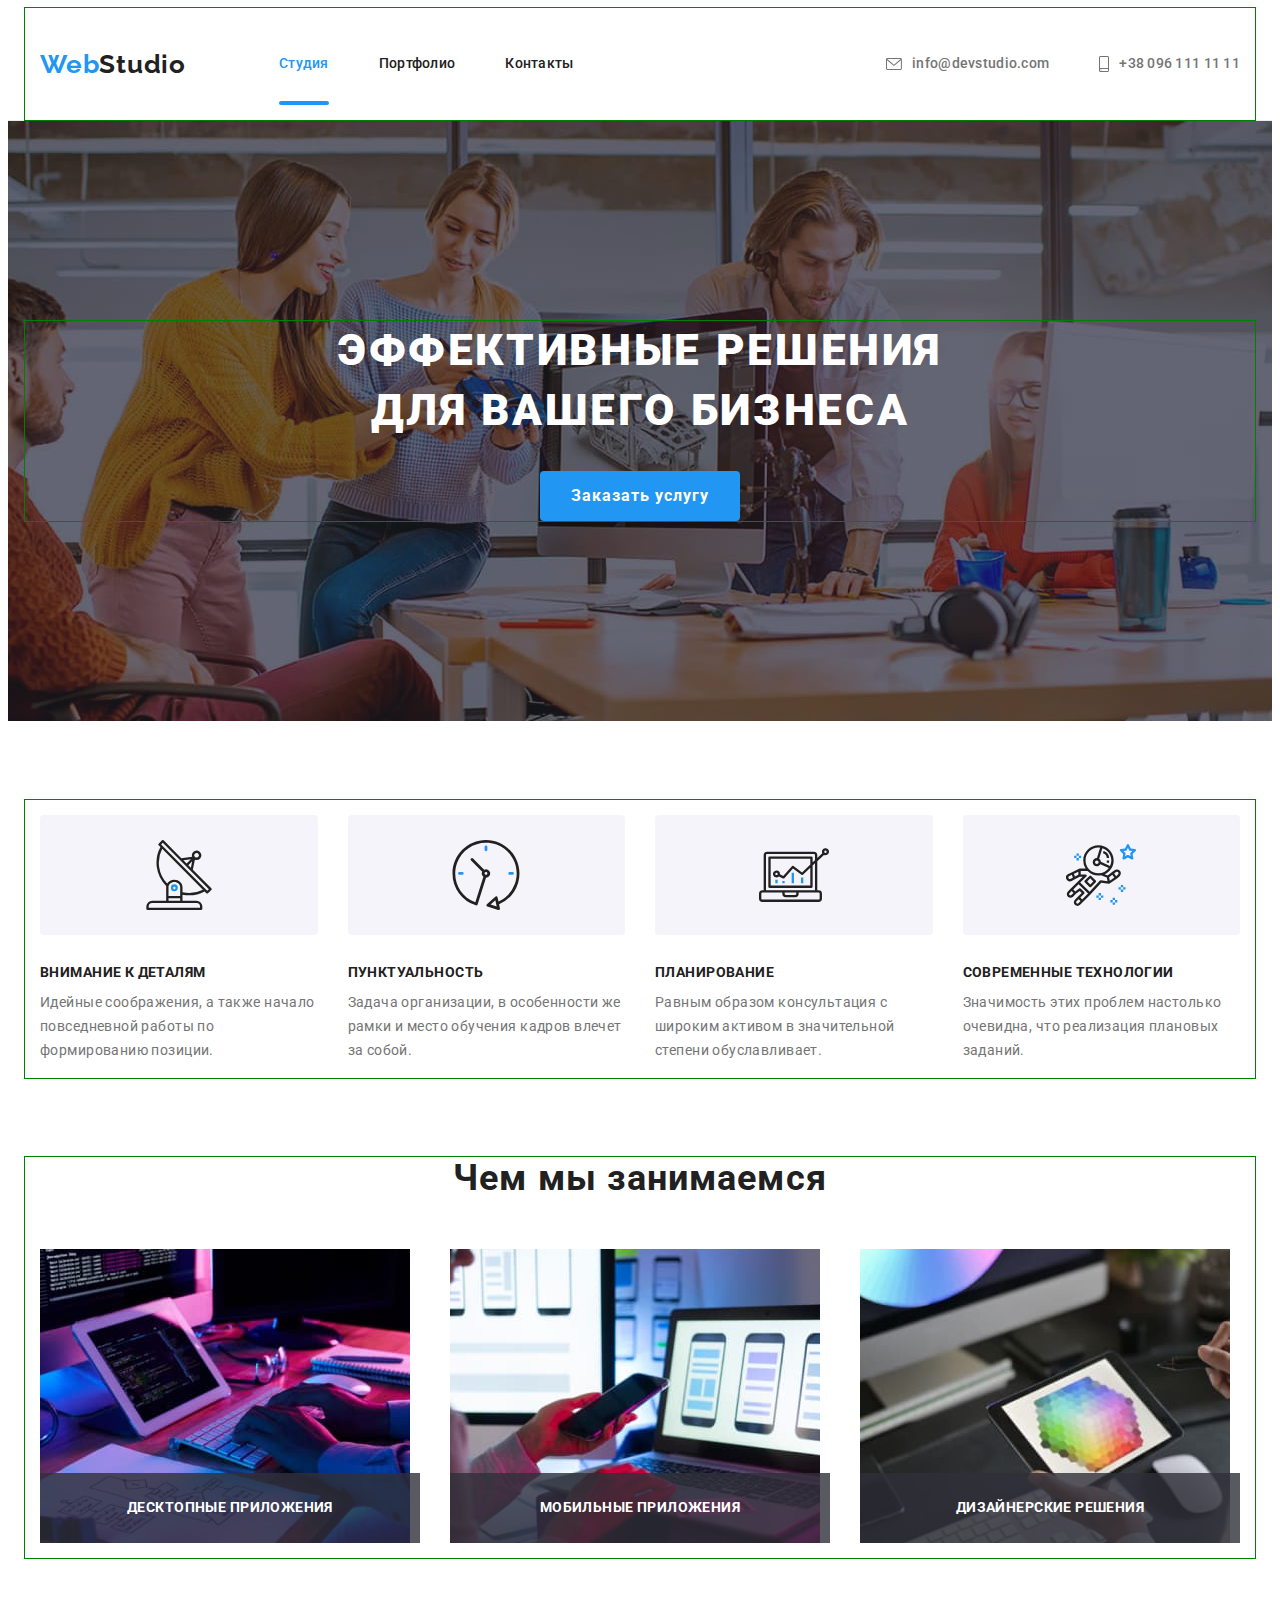
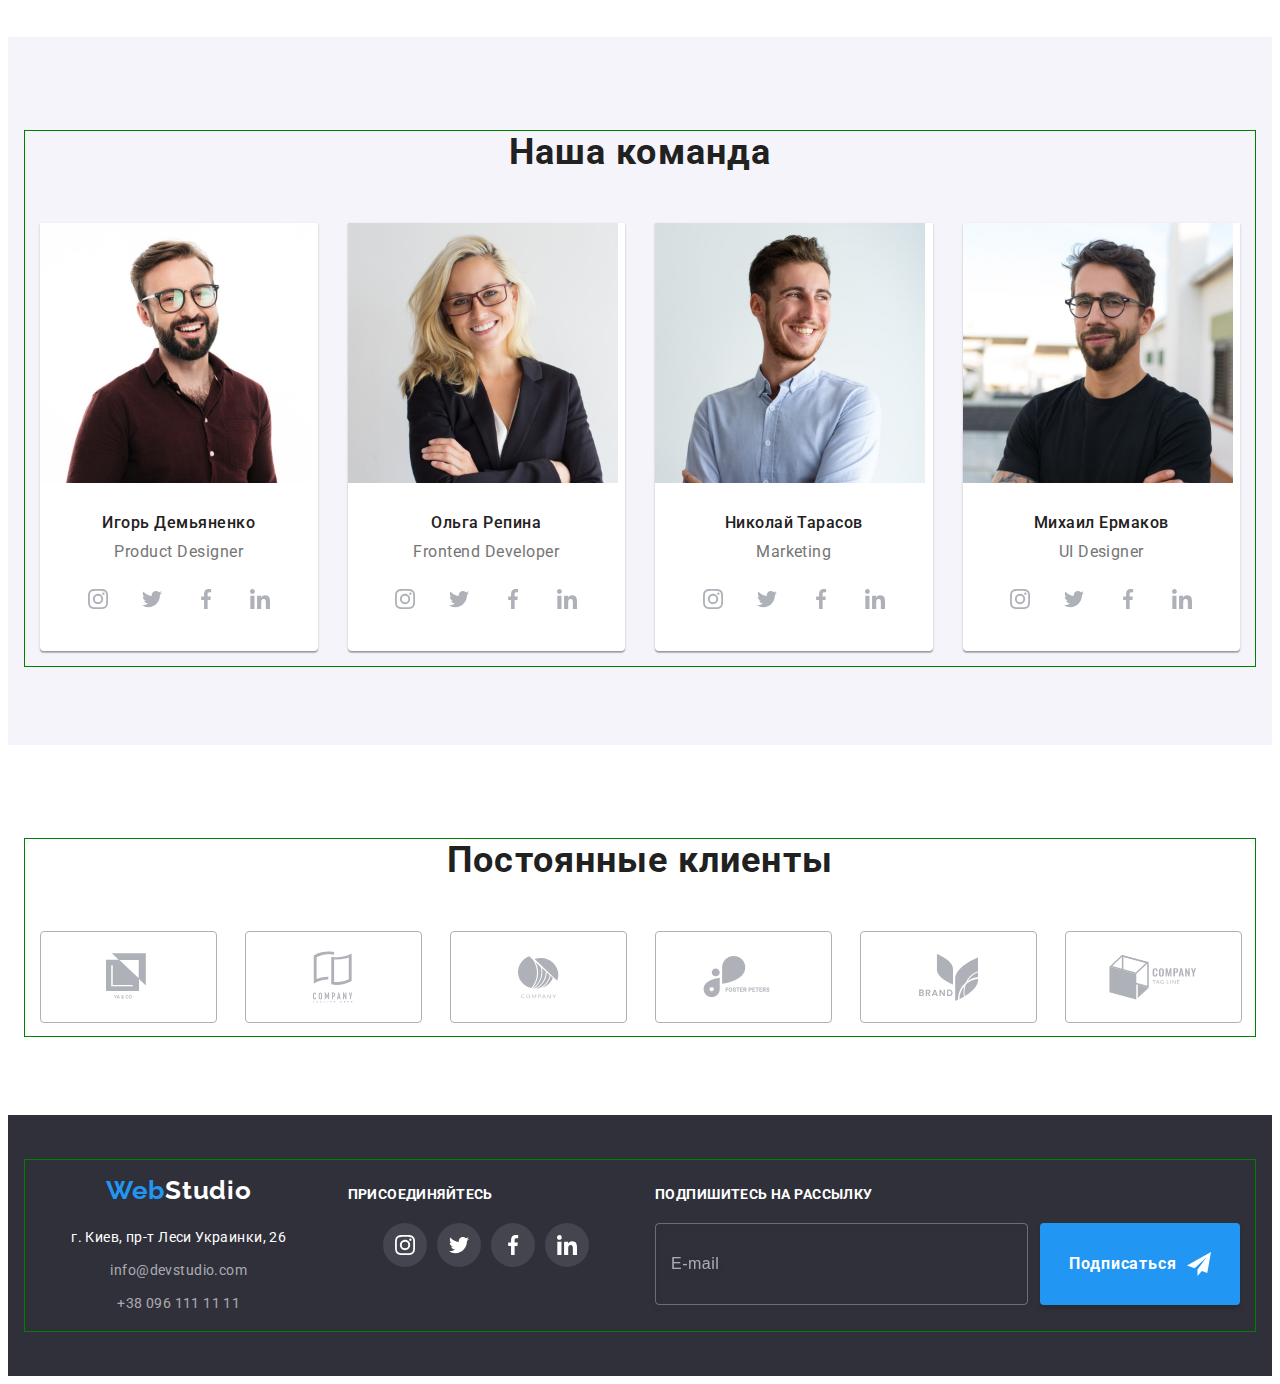
==== commit f55437ba: "add responsive stylex to header & burger-menu btn" ====
--- a/index.html
+++ b/index.html
@@ -20,64 +20,83 @@
   </head>
   <body class="page-container">
     <div class="page-container__body">
-      <!-- <header class="page-header">
+      <header class="page-header">
         <div class="container">
           <div class="page-header__wrap">
-            <nav class="page-header__inner-wrap-nav">
-              <a href="./index.html" class="logo"
-                ><span class="logo__accent">Web</span>Studio</a
-              >
-              <ul class="page-header__site-nav">
-                <li class="page-header__list-item">
-                  <a href="./index.html" class="menu-link menu-link--current"
-                    >Студия</a
+            <a href="./index.html" class="logo page-header__logo">
+              <span class="logo__accent">Web</span>Studio</a
+            >
+            <div class="page-header__menu-wrap">
+              <nav class="page-header__inner-wrap-nav">
+                <ul class="page-header__site-nav">
+                  <li class="page-header__list-item">
+                    <a href="./index.html" class="menu-link menu-link--current"
+                      >Студия</a
+                    >
+                  </li>
+                  <li class="page-header__list-item">
+                    <a href="./portfolio.html" class="menu-link">Портфолио</a>
+                  </li>
+                  <li class="page-header__list-item">
+                    <a href="" class="menu-link">Контакты</a>
+                  </li>
+                </ul>
+              </nav>
+              <ul class="auth-nav page-header__auth-nav">
+                <li class="auth-nav__list-item">
+                  <a
+                    href="mailto:info@devstudio.com"
+                    class="auth-nav__menu-link menu-link menu-link--shadowed"
+                  >
+                    <svg
+                      class="menu-link__icon"
+                      width="16"
+                      height="12"
+                      aria-hidden="true"
+                    >
+                      <use href="./images/icons.svg#icon-envelope"></use>
+                    </svg>
+                    info@devstudio.com</a
                   >
                 </li>
-                <li class="page-header__list-item">
-                  <a href="./portfolio.html" class="menu-link">Портфолио</a>
-                </li>
-                <li class="page-header__list-item">
-                  <a href="" class="menu-link">Контакты</a>
+                <li class="auth-nav__list-item">
+                  <a
+                    href="tel:+380961111111"
+                    class="auth-nav__menu-link menu-link menu-link--shadowed"
+                  >
+                    <svg
+                      class="menu-link__icon"
+                      width="10"
+                      height="16"
+                      aria-hidden="true"
+                    >
+                      <use href="./images/icons.svg#icon-smartphone"></use>
+                    </svg>
+                    +38 096 111 11 11</a
+                  >
                 </li>
               </ul>
-            </nav>
-            <ul class="page-header__auth-nav">
-              <li class="page-header__list-item">
-                <a
-                  href="mailto:info@devstudio.com"
-                  class="menu-link menu-link--shadowed"
-                >
-                  <svg
-                    class="menu-link__icon"
-                    width="16"
-                    height="12"
-                    aria-hidden="true"
-                  >
-                    <use href="./images/icons.svg#icon-envelope"></use>
-                  </svg>
-                  info@devstudio.com</a
-                >
-              </li>
-              <li class="page-header__list-item">
-                <a
-                  href="tel:+380961111111"
-                  class="menu-link menu-link--shadowed"
-                >
-                  <svg
-                    class="menu-link__icon"
-                    width="10"
-                    height="16"
-                    aria-hidden="true"
-                  >
-                    <use href="./images/icons.svg#icon-smartphone"></use>
-                  </svg>
-                  +38 096 111 11 11</a
-                >
-              </li>
-            </ul>
+            </div>
+            <button
+              type="button"
+              class="mobile-menu__button"
+              aria-label="Переключатель меню сайта"
+              data-menu-button
+            >
+              <svg width="24" height="24">
+                <use
+                  class="mobile-menu__icon-cross"
+                  href="./images/icons.svg#icon-cross"
+                ></use>
+                <use
+                  class="mobile-menu__icon-menu"
+                  href="./images/icons.svg#icon-menu"
+                ></use>
+              </svg>
+            </button>
           </div>
         </div>
-      </header> -->
+      </header>
       <main>
         <!-- main section -->
         <section class="hero hero--overlay">
@@ -755,7 +774,7 @@
           data-modal-close
         >
           <svg class="icon" width="18" height="18" aria-hidden="true">
-            <use href="./images/icons.svg#icon-close"></use>
+            <use href="./images/icons.svg#icon-cross"></use>
           </svg>
         </button>
         <div class="modal__wrap">
@@ -844,5 +863,6 @@
       </div>
     </div> -->
     <script src="./js/modal.js"></script>
+    <script src="./js/menu.js"></script>
   </body>
 </html>
--- a/css/main.min.css
+++ b/css/main.min.css
@@ -1,2 +1,2 @@
-.logo,.logo:visited,.page-footer__link{text-decoration:none}.social,.features__list,.work__list,.team__list,.clients__list{list-style:none;margin:0;padding:0}.visually-hidden{position:absolute !important;clip:rect(1px 1px 1px 1px);clip:rect(1px, 1px, 1px, 1px);padding:0 !important;border:0 !important;height:1px !important;width:1px !important;overflow:hidden}body{font-family:"Roboto",sans-serif;color:#757575}img{display:block;max-width:100%;height:auto}p{margin:0;padding:0}a{color:#2196f3}h1,h2,h3,h4,h5,h6{margin:0;padding:0;color:#212121}.page-container{display:-webkit-box;display:-ms-flexbox;display:flex;-webkit-box-orient:vertical;-webkit-box-direction:normal;-ms-flex-direction:column;flex-direction:column;min-height:100vh}.page-container__body{-webkit-box-flex:1;-ms-flex-positive:1;flex-grow:1}.container{padding:0 15px;margin-left:auto;margin-right:auto;outline:1px solid green}@media screen and (min-width: 480px){.container{width:480px}}@media screen and (min-width: 768px){.container{width:768px}}@media screen and (min-width: 1200px){.container{width:1200px}}.icon{fill:currentColor}.section{padding-top:60px;padding-bottom:60px}@media screen and (min-width: 1200px){.section{padding-top:94px;padding-bottom:94px}}.section__title{margin-bottom:30px;font-weight:700;font-size:28px;line-height:1.17;text-align:center;letter-spacing:0.03em}@media screen and (min-width: 1200px){.section__title{margin-bottom:50px;font-size:36px}}.section__subtitle{margin-bottom:10px;font-weight:700;font-size:14px;line-height:1.14;letter-spacing:0.03em;text-transform:uppercase;text-align:center}@media screen and (min-width: 768px){.section__subtitle{text-align:left}}.section__subtitle--inverse{margin-bottom:20px;color:#fff}@media screen and (max-width: 1199px){.section__subtitle--centered{text-align:center}}.logo,.logo:visited{font-family:"Raleway",sans-serif;font-weight:700;font-size:24px;line-height:1.17;letter-spacing:0.03em;color:#212121}@media screen and (min-width: 1200px){.logo,.logo:visited{font-size:26px;line-height:1.19}}.logo__accent{color:#2196f3}.logo--inversion,.logo--inversion:visited{color:#fff}.button{display:-webkit-inline-box;display:-ms-inline-flexbox;display:inline-flex;-webkit-box-pack:center;-ms-flex-pack:center;justify-content:center;-webkit-box-align:center;-ms-flex-align:center;align-items:center;padding-top:10px;padding-bottom:10px;min-width:200px;min-height:50px;font-family:inherit;font-weight:700;font-size:16px;line-height:1.87;letter-spacing:0.06em;border:none;border-radius:4px;cursor:pointer;-webkit-box-shadow:0px 4px 4px rgba(0,0,0,0.15);box-shadow:0px 4px 4px rgba(0,0,0,0.15);color:#fff;background-color:#2196f3;-webkit-transition:background-color 250ms cubic-bezier(0.4, 0, 0.2, 1),color 250ms cubic-bezier(0.4, 0, 0.2, 1);transition:background-color 250ms cubic-bezier(0.4, 0, 0.2, 1),color 250ms cubic-bezier(0.4, 0, 0.2, 1)}.button:hover,.button:focus{color:#212121;background-color:#f5f4fa}.button__icon{fill:currentColor;margin-left:10px}.button--small{min-height:38px;min-width:44px;padding:6px 22px;font-weight:500;line-height:1.63;letter-spacing:0.03em;border:none;-webkit-box-shadow:0px 3px 1px rgba(0,0,0,0.1),0px 1px 2px rgba(0,0,0,0.08),0px 2px 2px rgba(0,0,0,0.12);box-shadow:0px 3px 1px rgba(0,0,0,0.1),0px 1px 2px rgba(0,0,0,0.08),0px 2px 2px rgba(0,0,0,0.12);-webkit-transition:background-color 250ms cubic-bezier(0.4, 0, 0.2, 1),color 250ms cubic-bezier(0.4, 0, 0.2, 1);transition:background-color 250ms cubic-bezier(0.4, 0, 0.2, 1),color 250ms cubic-bezier(0.4, 0, 0.2, 1)}.button--small:hover,.button--small:focus{-webkit-box-shadow:0px 3px 1px rgba(0,0,0,0.1),0px 1px 2px rgba(0,0,0,0.08),0px 2px 2px rgba(0,0,0,0.12);box-shadow:0px 3px 1px rgba(0,0,0,0.1),0px 1px 2px rgba(0,0,0,0.08),0px 2px 2px rgba(0,0,0,0.12)}.button--secondary{color:#212121;background-color:#f5f4fa;-webkit-box-shadow:none;box-shadow:none}.button--secondary:hover,.button--secondary:focus{color:#fff;background-color:#2196f3}.button-close{display:-webkit-inline-box;display:-ms-inline-flexbox;display:inline-flex;-webkit-box-pack:center;-ms-flex-pack:center;justify-content:center;-webkit-box-align:center;-ms-flex-align:center;align-items:center;padding:0;width:30px;height:30px;border:1px solid rgba(0,0,0,0.1);border-radius:50%;background-color:#fff;-webkit-transition:color 250ms cubic-bezier(0.4, 0, 0.2, 1);transition:color 250ms cubic-bezier(0.4, 0, 0.2, 1);-webkit-box-shadow:none;box-shadow:none}.button-close:hover,.button-close:focus{color:#2196f3}.social{display:-webkit-inline-box;display:-ms-inline-flexbox;display:inline-flex}.social__container{display:-webkit-box;display:-ms-flexbox;display:flex;-webkit-box-pack:center;-ms-flex-pack:center;justify-content:center;-webkit-box-align:center;-ms-flex-align:center;align-items:center;width:100%;height:100%;border-radius:50%;-webkit-transition:color 250ms cubic-bezier(0.4, 0, 0.2, 1),background-color 250ms cubic-bezier(0.4, 0, 0.2, 1);transition:color 250ms cubic-bezier(0.4, 0, 0.2, 1),background-color 250ms cubic-bezier(0.4, 0, 0.2, 1);color:#afb1b8;background-color:rgba(0,0,0,0)}.social__container:hover,.social__container:focus{color:#fff;background-color:#2196f3}.social__list-item{width:44px;height:44px}.social__list-item:not(:last-child){margin-right:10px}.social__icon{fill:currentColor}.social__container--gray{color:#fff;background-color:rgba(255,255,255,0.1)}.form-field{position:relative;display:-webkit-box;display:-ms-flexbox;display:flex;-webkit-box-orient:vertical;-webkit-box-direction:normal;-ms-flex-direction:column;flex-direction:column;margin-bottom:10px;text-align:left}.form-field__label{margin-bottom:4px;font-size:12px;line-height:1.17;letter-spacing:0.01em}.form-field__input,.form-field__textarea{border:1px solid rgba(33,33,33,0.2);border-radius:4px}.form-field__input::-webkit-input-placeholder,.form-field__textarea::-webkit-input-placeholder{color:rgba(117,117,117,0.5)}.form-field__input:-ms-input-placeholder,.form-field__textarea:-ms-input-placeholder{color:rgba(117,117,117,0.5)}.form-field__input::-ms-input-placeholder,.form-field__textarea::-ms-input-placeholder{color:rgba(117,117,117,0.5)}.form-field__input::placeholder,.form-field__textarea::placeholder{color:rgba(117,117,117,0.5)}.form-field__input:focus,.form-field__textarea:focus{border-color:#2196f3}.form-field__input{height:40px;padding:11px;padding-left:42px}.form-field__textarea{padding:12px 16px;height:120px;resize:none}.form-field__icon{position:absolute;bottom:11px;left:12px;fill:#212121;-webkit-transition:color 250ms cubic-bezier(0.4, 0, 0.2, 1);transition:color 250ms cubic-bezier(0.4, 0, 0.2, 1)}.form-field:focus-within .form-field__icon{fill:#2196f3}.form-field--last{margin-bottom:20px}.form-field-checkbox{position:relative;display:-webkit-inline-box;display:-ms-inline-flexbox;display:inline-flex;-webkit-box-align:center;-ms-flex-align:center;align-items:center;-webkit-box-pack:center;-ms-flex-pack:center;justify-content:center;margin-bottom:30px}.form-field-checkbox__input{position:absolute;width:1px;height:1px;margin:-1px;border:0;padding:0;clip:rect(0 0 0 0);overflow:hidden}.form-field-checkbox__check{display:inline-block;width:16px;height:15px;margin-right:8px;border:1px solid #212121;border-radius:2px}.form-field-checkbox__input:checked+.form-field-checkbox__check{border-color:transparent;background-color:#2196f3}.form-field-checkbox__icon{position:absolute;top:50%;left:0;-webkit-transform:translateY(-50%);transform:translateY(-50%);opacity:0;fill:#fff;-webkit-transition:opacity 250ms cubic-bezier(0.4, 0, 0.2, 1);transition:opacity 250ms cubic-bezier(0.4, 0, 0.2, 1)}.form-field-checkbox__input:checked ~ .form-field-checkbox__icon{opacity:1}.form-field-checkbox__label{margin-bottom:0;font-size:14px;line-height:1.71;letter-spacing:0.03em}.subscribe-form{max-width:450px;margin-left:auto;margin-right:auto}@media screen and (min-width: 1200px){.subscribe-form{display:-webkit-box;display:-ms-flexbox;display:flex;max-width:none;width:100%}}.subscribe-form__field-input{height:50px;padding:15px;width:100%;margin-bottom:20px;border:1px solid rgba(255,255,255,0.3);-webkit-filter:drop-shadow(0px 4px 4px rgba(0,0,0,0.15));filter:drop-shadow(0px 4px 4px rgba(0,0,0,0.15));border-radius:4px;color:#fff;background-color:rgba(0,0,0,0)}@media screen and (min-width: 768px){.subscribe-form__field-input{-webkit-box-flex:1;-ms-flex-positive:1;flex-grow:1;margin-right:12px}}@media screen and (min-width: 1200px){.subscribe-form__field-input{margin-bottom:0}}.subscribe-form__field-input::-webkit-input-placeholder{font-size:16px;line-height:1.25;letter-spacing:0.03em;color:rgba(255,255,255,0.6)}.subscribe-form__field-input:-ms-input-placeholder{font-size:16px;line-height:1.25;letter-spacing:0.03em;color:rgba(255,255,255,0.6)}.subscribe-form__field-input::-ms-input-placeholder{font-size:16px;line-height:1.25;letter-spacing:0.03em;color:rgba(255,255,255,0.6)}.subscribe-form__field-input::placeholder{font-size:16px;line-height:1.25;letter-spacing:0.03em;color:rgba(255,255,255,0.6)}.hero{display:-webkit-box;display:-ms-flexbox;display:flex;-webkit-box-pack:center;-ms-flex-pack:center;justify-content:center;-webkit-box-align:center;-ms-flex-align:center;align-items:center;height:400px}@media screen and (min-width: 1200px){.hero{height:600px}}.hero--overlay{margin-left:auto;margin-right:auto;background-color:#2f303a;background-repeat:no-repeat;background-position:center;background-size:cover;text-align:center;background-image:-webkit-gradient(linear, left top, left bottom, from(rgba(47,48,58,0.4)), to(rgba(47,48,58,0.4))),url("../images/hero.jpg");background-image:linear-gradient(rgba(47,48,58,0.4), rgba(47,48,58,0.4)),url("../images/hero.jpg")}@media screen and (min-width: 1200px){.hero--overlay{max-width:1600px}}.hero__inner-wrap{max-width:360px;margin-left:auto;margin-right:auto}@media screen and (min-width: 1200px){.hero__inner-wrap{max-width:700px}}.hero__title{font-weight:900;font-size:26px;line-height:1.62;letter-spacing:0.06em;text-transform:uppercase;color:#fff;margin-bottom:30px}@media screen and (min-width: 1200px){.hero__title{font-size:44px;line-height:1.36}}@media screen and (min-width: 768px){.features__list{display:-webkit-box;display:-ms-flexbox;display:flex;-ms-flex-wrap:wrap;flex-wrap:wrap;margin:-15px}}@media screen and (max-width: 767px){.features__list-item:not(:last-child){margin-bottom:30px}}@media screen and (min-width: 768px){.features__list-item{margin:15px;-ms-flex-preferred-size:calc((100% - 2 * 30px) / 2);flex-basis:calc((100% - 2 * 30px) / 2)}}@media screen and (min-width: 1200px){.features__list-item{-ms-flex-preferred-size:calc((100% - 4 * 30px) / 4);flex-basis:calc((100% - 4 * 30px) / 4)}}.features__item-wrapper{display:-webkit-box;display:-ms-flexbox;display:flex;-webkit-box-pack:center;-ms-flex-pack:center;justify-content:center;-webkit-box-align:center;-ms-flex-align:center;align-items:center;height:120px;margin-bottom:30px;color:#212121;background-color:#f5f4fa;border-radius:4px}.features__text{font-size:14px;line-height:1.71;letter-spacing:0.03em}.work{padding-top:0}@media screen and (max-width: 1199px){.work{display:none}}.work__list{display:-webkit-box;display:-ms-flexbox;display:flex;-ms-flex-wrap:wrap;flex-wrap:wrap;margin:-15px}.work__item{margin:15px;-ms-flex-preferred-size:calc((100% - 3 * 30px) / 3);flex-basis:calc((100% - 3 * 30px) / 3);position:relative}.work__title{position:absolute;bottom:0;left:0;width:100%;padding-top:27px;padding-bottom:27px;margin-bottom:0;text-align:center;color:#fff;background-color:rgba(47,48,58,0.8)}.team{background-color:#f5f4fa}@media screen and (min-width: 768px){.team__list{display:-webkit-box;display:-ms-flexbox;display:flex;-ms-flex-wrap:wrap;flex-wrap:wrap;margin:-15px}}.team__list-item{overflow:hidden;-webkit-box-shadow:0px 1px 3px rgba(0,0,0,0.12),0px 1px 1px rgba(0,0,0,0.14),0px 2px 1px rgba(0,0,0,0.2);box-shadow:0px 1px 3px rgba(0,0,0,0.12),0px 1px 1px rgba(0,0,0,0.14),0px 2px 1px rgba(0,0,0,0.2);border-radius:0px 0px 4px 4px;background-color:#fff}@media screen and (max-width: 767px){.team__list-item:not(:last-child){margin-bottom:30px}}@media screen and (min-width: 768px){.team__list-item{margin:15px;-ms-flex-preferred-size:calc((100% - 2 * 30px) / 2);flex-basis:calc((100% - 2 * 30px) / 2)}}@media screen and (min-width: 1200px){.team__list-item{-ms-flex-preferred-size:calc((100% - 4 * 30px) / 4);flex-basis:calc((100% - 4 * 30px) / 4)}}.team__wrap{padding:30px 15px 24px;text-align:center}@media screen and (min-width: 1200px){.team__wrap{padding-bottom:30px}}.team__subtitle,.team__descr{font-size:16px;line-height:1.19;letter-spacing:0.03em}.team__subtitle{margin-bottom:10px;font-weight:500}.team__descr{margin-bottom:16px}.clients__list{display:-webkit-box;display:-ms-flexbox;display:flex;-ms-flex-wrap:wrap;flex-wrap:wrap;margin:-15px}.clients__list-item{margin:15px;height:90px;-ms-flex-preferred-size:calc((100% - 2 * 30px) / 2);flex-basis:calc((100% - 2 * 30px) / 2)}@media screen and (min-width: 768px){.clients__list-item{-ms-flex-preferred-size:calc((100% - 3 * 30px) / 3);flex-basis:calc((100% - 3 * 30px) / 3)}}@media screen and (min-width: 1200px){.clients__list-item{-ms-flex-preferred-size:calc((100% - 6 * 30px) / 6);flex-basis:calc((100% - 6 * 30px) / 6)}}.clients__item{display:-webkit-box;display:-ms-flexbox;display:flex;-webkit-box-pack:center;-ms-flex-pack:center;justify-content:center;-webkit-box-align:center;-ms-flex-align:center;align-items:center;width:100%;height:100%;border:1px solid #afb1b8;border-radius:4px;color:#afb1b8;-webkit-transition:color 250ms cubic-bezier(0.4, 0, 0.2, 1),border-color 250ms cubic-bezier(0.4, 0, 0.2, 1);transition:color 250ms cubic-bezier(0.4, 0, 0.2, 1),border-color 250ms cubic-bezier(0.4, 0, 0.2, 1)}.clients__item:hover,.clients__item:focus{color:#2196f3;border-color:#2196f3}.page-footer{padding-top:60px;padding-bottom:60px;background-color:#2f303a}.page-footer__container{text-align:center}@media screen and (min-width: 768px){.page-footer__container{display:-webkit-box;display:-ms-flexbox;display:flex;-ms-flex-wrap:wrap;flex-wrap:wrap;margin:-15px;-webkit-box-align:baseline;-ms-flex-align:baseline;align-items:baseline}}@media screen and (max-width: 1199px){.page-footer__inner-wrap:not(:last-child){margin-bottom:60px}}@media screen and (min-width: 768px){.page-footer__inner-wrap{margin:15px;-ms-flex-preferred-size:calc((100% - 2 * 30px) / 2);flex-basis:calc((100% - 2 * 30px) / 2)}}@media screen and (min-width: 1200px){.page-footer__inner-wrap{-ms-flex-preferred-size:calc((100% - 4 * 30px) / 4);flex-basis:calc((100% - 4 * 30px) / 4)}}.page-footer__logo{display:block;margin-bottom:20px}.page-footer__address{display:-webkit-box;display:-ms-flexbox;display:flex;-webkit-box-orient:vertical;-webkit-box-direction:normal;-ms-flex-direction:column;flex-direction:column;font-style:inherit}.page-footer__text,.page-footer__link{font-size:14px;line-height:1.71;letter-spacing:0.03em;color:#fff}.page-footer__link{margin-top:9px;color:rgba(255,255,255,0.6);-webkit-transition:color 250ms cubic-bezier(0.4, 0, 0.2, 1);transition:color 250ms cubic-bezier(0.4, 0, 0.2, 1)}.page-footer__link:hover,.page-footer__link:focus{color:#2196f3}.page-footer__form-container{-webkit-box-flex:2;-ms-flex-positive:2;flex-grow:2}@media screen and (max-width: 1199px){.page-footer__form-container{margin-top:0;margin-bottom:15px}}@media screen and (max-width: 767px){.page-footer__form-container{margin-bottom:0}}
+.logo,.logo:visited,.menu-link,.page-footer__link{text-decoration:none}.social,.page-header__site-nav,.page-header__auth-nav,.features__list,.work__list,.team__list,.clients__list{list-style:none;margin:0;padding:0}.visually-hidden{position:absolute !important;clip:rect(1px 1px 1px 1px);clip:rect(1px, 1px, 1px, 1px);padding:0 !important;border:0 !important;height:1px !important;width:1px !important;overflow:hidden}body{font-family:"Roboto",sans-serif;color:#757575}img{display:block;max-width:100%;height:auto}p{margin:0;padding:0}a{color:#2196f3}h1,h2,h3,h4,h5,h6{margin:0;padding:0;color:#212121}.page-container{display:-webkit-box;display:-ms-flexbox;display:flex;-webkit-box-orient:vertical;-webkit-box-direction:normal;-ms-flex-direction:column;flex-direction:column;min-height:100vh}.page-container__body{-webkit-box-flex:1;-ms-flex-positive:1;flex-grow:1}.container{padding:0 15px;margin-left:auto;margin-right:auto;outline:1px solid green}@media screen and (min-width: 480px){.container{width:480px}}@media screen and (min-width: 768px){.container{width:768px}}@media screen and (min-width: 1200px){.container{width:1200px}}.icon{fill:currentColor}.section{padding-top:60px;padding-bottom:60px}@media screen and (min-width: 1200px){.section{padding-top:94px;padding-bottom:94px}}.section__title{margin-bottom:30px;font-weight:700;font-size:28px;line-height:1.17;text-align:center;letter-spacing:0.03em}@media screen and (min-width: 1200px){.section__title{margin-bottom:50px;font-size:36px}}.section__subtitle{margin-bottom:10px;font-weight:700;font-size:14px;line-height:1.14;letter-spacing:0.03em;text-transform:uppercase;text-align:center}@media screen and (min-width: 768px){.section__subtitle{text-align:left}}.section__subtitle--inverse{margin-bottom:20px;color:#fff}@media screen and (max-width: 1199px){.section__subtitle--centered{text-align:center}}.logo,.logo:visited{font-family:"Raleway",sans-serif;font-weight:700;font-size:24px;line-height:1.17;letter-spacing:0.03em;color:#212121}@media screen and (min-width: 1200px){.logo,.logo:visited{font-size:26px;line-height:1.19}}.logo__accent{color:#2196f3}.logo--inversion,.logo--inversion:visited{color:#fff}.menu-link{display:-webkit-box;display:-ms-flexbox;display:flex;-webkit-box-pack:center;-ms-flex-pack:center;justify-content:center;-webkit-box-align:center;-ms-flex-align:center;align-items:center;padding-top:32px;padding-bottom:32px;font-weight:500;font-size:14px;line-height:1.14;letter-spacing:0.02em;color:#212121;fill:currentColor;-webkit-transition:color 250ms cubic-bezier(0.4, 0, 0.2, 1);transition:color 250ms cubic-bezier(0.4, 0, 0.2, 1)}.menu-link:hover,.menu-link:focus{color:#2196f3}.menu-link--current{color:#2196f3}.menu-link--current::after{position:absolute;bottom:-1px;content:'';display:block;width:100%;height:4px;background:#2196f3;border-radius:2px}.menu-link--shadowed{color:#757575}.menu-link__icon{margin-right:10px}@media screen and (max-width: 1199px){.auth-nav{-webkit-box-orient:vertical;-webkit-box-direction:normal;-ms-flex-direction:column;flex-direction:column}}.auth-nav__list-item{position:relative}@media screen and (min-width: 1200px){.auth-nav__list-item:not(:last-child){margin-right:50px}}@media screen and (max-width: 1199px){.auth-nav__menu-link{padding-top:5px;padding-bottom:5px;font-size:12px;line-height:1.17}}.button{display:-webkit-inline-box;display:-ms-inline-flexbox;display:inline-flex;-webkit-box-pack:center;-ms-flex-pack:center;justify-content:center;-webkit-box-align:center;-ms-flex-align:center;align-items:center;padding-top:10px;padding-bottom:10px;min-width:200px;min-height:50px;font-family:inherit;font-weight:700;font-size:16px;line-height:1.87;letter-spacing:0.06em;border:none;border-radius:4px;cursor:pointer;-webkit-box-shadow:0px 4px 4px rgba(0,0,0,0.15);box-shadow:0px 4px 4px rgba(0,0,0,0.15);color:#fff;background-color:#2196f3;-webkit-transition:background-color 250ms cubic-bezier(0.4, 0, 0.2, 1),color 250ms cubic-bezier(0.4, 0, 0.2, 1);transition:background-color 250ms cubic-bezier(0.4, 0, 0.2, 1),color 250ms cubic-bezier(0.4, 0, 0.2, 1)}.button:hover,.button:focus{color:#212121;background-color:#f5f4fa}.button__icon{fill:currentColor;margin-left:10px}.button--small{min-height:38px;min-width:44px;padding:6px 22px;font-weight:500;line-height:1.63;letter-spacing:0.03em;border:none;-webkit-box-shadow:0px 3px 1px rgba(0,0,0,0.1),0px 1px 2px rgba(0,0,0,0.08),0px 2px 2px rgba(0,0,0,0.12);box-shadow:0px 3px 1px rgba(0,0,0,0.1),0px 1px 2px rgba(0,0,0,0.08),0px 2px 2px rgba(0,0,0,0.12);-webkit-transition:background-color 250ms cubic-bezier(0.4, 0, 0.2, 1),color 250ms cubic-bezier(0.4, 0, 0.2, 1);transition:background-color 250ms cubic-bezier(0.4, 0, 0.2, 1),color 250ms cubic-bezier(0.4, 0, 0.2, 1)}.button--small:hover,.button--small:focus{-webkit-box-shadow:0px 3px 1px rgba(0,0,0,0.1),0px 1px 2px rgba(0,0,0,0.08),0px 2px 2px rgba(0,0,0,0.12);box-shadow:0px 3px 1px rgba(0,0,0,0.1),0px 1px 2px rgba(0,0,0,0.08),0px 2px 2px rgba(0,0,0,0.12)}.button--secondary{color:#212121;background-color:#f5f4fa;-webkit-box-shadow:none;box-shadow:none}.button--secondary:hover,.button--secondary:focus{color:#fff;background-color:#2196f3}.button-close{display:-webkit-inline-box;display:-ms-inline-flexbox;display:inline-flex;-webkit-box-pack:center;-ms-flex-pack:center;justify-content:center;-webkit-box-align:center;-ms-flex-align:center;align-items:center;padding:0;width:30px;height:30px;border:1px solid rgba(0,0,0,0.1);border-radius:50%;background-color:#fff;-webkit-transition:color 250ms cubic-bezier(0.4, 0, 0.2, 1);transition:color 250ms cubic-bezier(0.4, 0, 0.2, 1);-webkit-box-shadow:none;box-shadow:none}.button-close:hover,.button-close:focus{color:#2196f3}.social{display:-webkit-inline-box;display:-ms-inline-flexbox;display:inline-flex}.social__container{display:-webkit-box;display:-ms-flexbox;display:flex;-webkit-box-pack:center;-ms-flex-pack:center;justify-content:center;-webkit-box-align:center;-ms-flex-align:center;align-items:center;width:100%;height:100%;border-radius:50%;-webkit-transition:color 250ms cubic-bezier(0.4, 0, 0.2, 1),background-color 250ms cubic-bezier(0.4, 0, 0.2, 1);transition:color 250ms cubic-bezier(0.4, 0, 0.2, 1),background-color 250ms cubic-bezier(0.4, 0, 0.2, 1);color:#afb1b8;background-color:rgba(0,0,0,0)}.social__container:hover,.social__container:focus{color:#fff;background-color:#2196f3}.social__list-item{width:44px;height:44px}.social__list-item:not(:last-child){margin-right:10px}.social__icon{fill:currentColor}.social__container--gray{color:#fff;background-color:rgba(255,255,255,0.1)}.form-field{position:relative;display:-webkit-box;display:-ms-flexbox;display:flex;-webkit-box-orient:vertical;-webkit-box-direction:normal;-ms-flex-direction:column;flex-direction:column;margin-bottom:10px;text-align:left}.form-field__label{margin-bottom:4px;font-size:12px;line-height:1.17;letter-spacing:0.01em}.form-field__input,.form-field__textarea{border:1px solid rgba(33,33,33,0.2);border-radius:4px}.form-field__input::-webkit-input-placeholder,.form-field__textarea::-webkit-input-placeholder{color:rgba(117,117,117,0.5)}.form-field__input:-ms-input-placeholder,.form-field__textarea:-ms-input-placeholder{color:rgba(117,117,117,0.5)}.form-field__input::-ms-input-placeholder,.form-field__textarea::-ms-input-placeholder{color:rgba(117,117,117,0.5)}.form-field__input::placeholder,.form-field__textarea::placeholder{color:rgba(117,117,117,0.5)}.form-field__input:focus,.form-field__textarea:focus{border-color:#2196f3}.form-field__input{height:40px;padding:11px;padding-left:42px}.form-field__textarea{padding:12px 16px;height:120px;resize:none}.form-field__icon{position:absolute;bottom:11px;left:12px;fill:#212121;-webkit-transition:color 250ms cubic-bezier(0.4, 0, 0.2, 1);transition:color 250ms cubic-bezier(0.4, 0, 0.2, 1)}.form-field:focus-within .form-field__icon{fill:#2196f3}.form-field--last{margin-bottom:20px}.form-field-checkbox{position:relative;display:-webkit-inline-box;display:-ms-inline-flexbox;display:inline-flex;-webkit-box-align:center;-ms-flex-align:center;align-items:center;-webkit-box-pack:center;-ms-flex-pack:center;justify-content:center;margin-bottom:30px}.form-field-checkbox__input{position:absolute;width:1px;height:1px;margin:-1px;border:0;padding:0;clip:rect(0 0 0 0);overflow:hidden}.form-field-checkbox__check{display:inline-block;width:16px;height:15px;margin-right:8px;border:1px solid #212121;border-radius:2px}.form-field-checkbox__input:checked+.form-field-checkbox__check{border-color:transparent;background-color:#2196f3}.form-field-checkbox__icon{position:absolute;top:50%;left:0;-webkit-transform:translateY(-50%);transform:translateY(-50%);opacity:0;fill:#fff;-webkit-transition:opacity 250ms cubic-bezier(0.4, 0, 0.2, 1);transition:opacity 250ms cubic-bezier(0.4, 0, 0.2, 1)}.form-field-checkbox__input:checked ~ .form-field-checkbox__icon{opacity:1}.form-field-checkbox__label{margin-bottom:0;font-size:14px;line-height:1.71;letter-spacing:0.03em}.subscribe-form{max-width:450px;margin-left:auto;margin-right:auto}@media screen and (min-width: 1200px){.subscribe-form{display:-webkit-box;display:-ms-flexbox;display:flex;max-width:none;width:100%}}.subscribe-form__field-input{height:50px;padding:15px;width:100%;margin-bottom:20px;border:1px solid rgba(255,255,255,0.3);-webkit-filter:drop-shadow(0px 4px 4px rgba(0,0,0,0.15));filter:drop-shadow(0px 4px 4px rgba(0,0,0,0.15));border-radius:4px;color:#fff;background-color:rgba(0,0,0,0)}@media screen and (min-width: 768px){.subscribe-form__field-input{-webkit-box-flex:1;-ms-flex-positive:1;flex-grow:1;margin-right:12px}}@media screen and (min-width: 1200px){.subscribe-form__field-input{margin-bottom:0}}.subscribe-form__field-input::-webkit-input-placeholder{font-size:16px;line-height:1.25;letter-spacing:0.03em;color:rgba(255,255,255,0.6)}.subscribe-form__field-input:-ms-input-placeholder{font-size:16px;line-height:1.25;letter-spacing:0.03em;color:rgba(255,255,255,0.6)}.subscribe-form__field-input::-ms-input-placeholder{font-size:16px;line-height:1.25;letter-spacing:0.03em;color:rgba(255,255,255,0.6)}.subscribe-form__field-input::placeholder{font-size:16px;line-height:1.25;letter-spacing:0.03em;color:rgba(255,255,255,0.6)}.page-header{border-bottom:1px solid #ececec}@media screen and (min-width: 768px){.page-header__logo{margin-right:88px}}@media screen and (min-width: 1200px){.page-header__logo{margin-right:93px}}.page-header__wrap{display:-webkit-box;display:-ms-flexbox;display:flex;-webkit-box-align:center;-ms-flex-align:center;align-items:center;-webkit-box-pack:justify;-ms-flex-pack:justify;justify-content:space-between;padding-top:16px;padding-bottom:16px}.page-header__menu-wrap{display:-webkit-box;display:-ms-flexbox;display:flex;-webkit-box-align:center;-ms-flex-align:center;align-items:center;-webkit-box-pack:justify;-ms-flex-pack:justify;justify-content:space-between;-webkit-box-flex:1;-ms-flex-positive:1;flex-grow:1}@media screen and (max-width: 767px){.page-header__menu-wrap{display:none}}.page-header__inner-wrap-nav{display:-webkit-box;display:-ms-flexbox;display:flex;-webkit-box-pack:center;-ms-flex-pack:center;justify-content:center;-webkit-box-align:center;-ms-flex-align:center;align-items:center}.page-header__site-nav,.page-header__auth-nav{display:-webkit-box;display:-ms-flexbox;display:flex}.page-header__auth-nav{margin-left:auto}.page-header__list-item{position:relative}.page-header__list-item:not(:last-child){margin-right:50px}.mobile-menu__button{display:-webkit-box;display:-ms-flexbox;display:flex;-webkit-box-pack:center;-ms-flex-pack:center;justify-content:center;-webkit-box-align:center;-ms-flex-align:center;align-items:center;width:40px;height:40px;padding:0;border:none;background-color:inherit}.mobile-menu__button .mobile-menu__icon-cross{display:none}.mobile-menu__button.is-open .mobile-menu__icon-cross{display:block}.mobile-menu__button.is-open .mobile-menu__icon-menu{display:none}@media screen and (min-width: 768px){.mobile-menu__button{display:none}}.hero{display:-webkit-box;display:-ms-flexbox;display:flex;-webkit-box-pack:center;-ms-flex-pack:center;justify-content:center;-webkit-box-align:center;-ms-flex-align:center;align-items:center;height:400px}@media screen and (min-width: 1200px){.hero{height:600px}}.hero--overlay{margin-left:auto;margin-right:auto;background-color:#2f303a;background-repeat:no-repeat;background-position:center;background-size:cover;text-align:center;background-image:-webkit-gradient(linear, left top, left bottom, from(rgba(47,48,58,0.4)), to(rgba(47,48,58,0.4))),url("../images/hero.jpg");background-image:linear-gradient(rgba(47,48,58,0.4), rgba(47,48,58,0.4)),url("../images/hero.jpg")}@media screen and (min-width: 1200px){.hero--overlay{max-width:1600px}}.hero__inner-wrap{max-width:360px;margin-left:auto;margin-right:auto}@media screen and (min-width: 1200px){.hero__inner-wrap{max-width:700px}}.hero__title{font-weight:900;font-size:26px;line-height:1.62;letter-spacing:0.06em;text-transform:uppercase;color:#fff;margin-bottom:30px}@media screen and (min-width: 1200px){.hero__title{font-size:44px;line-height:1.36}}@media screen and (min-width: 768px){.features__list{display:-webkit-box;display:-ms-flexbox;display:flex;-ms-flex-wrap:wrap;flex-wrap:wrap;margin:-15px}}@media screen and (max-width: 767px){.features__list-item:not(:last-child){margin-bottom:30px}}@media screen and (min-width: 768px){.features__list-item{margin:15px;-ms-flex-preferred-size:calc((100% - 2 * 30px) / 2);flex-basis:calc((100% - 2 * 30px) / 2)}}@media screen and (min-width: 1200px){.features__list-item{-ms-flex-preferred-size:calc((100% - 4 * 30px) / 4);flex-basis:calc((100% - 4 * 30px) / 4)}}.features__item-wrapper{display:-webkit-box;display:-ms-flexbox;display:flex;-webkit-box-pack:center;-ms-flex-pack:center;justify-content:center;-webkit-box-align:center;-ms-flex-align:center;align-items:center;height:120px;margin-bottom:30px;color:#212121;background-color:#f5f4fa;border-radius:4px}.features__text{font-size:14px;line-height:1.71;letter-spacing:0.03em}.work{padding-top:0}@media screen and (max-width: 1199px){.work{display:none}}.work__list{display:-webkit-box;display:-ms-flexbox;display:flex;-ms-flex-wrap:wrap;flex-wrap:wrap;margin:-15px}.work__item{margin:15px;-ms-flex-preferred-size:calc((100% - 3 * 30px) / 3);flex-basis:calc((100% - 3 * 30px) / 3);position:relative}.work__title{position:absolute;bottom:0;left:0;width:100%;padding-top:27px;padding-bottom:27px;margin-bottom:0;text-align:center;color:#fff;background-color:rgba(47,48,58,0.8)}.team{background-color:#f5f4fa}@media screen and (min-width: 768px){.team__list{display:-webkit-box;display:-ms-flexbox;display:flex;-ms-flex-wrap:wrap;flex-wrap:wrap;margin:-15px}}.team__list-item{overflow:hidden;-webkit-box-shadow:0px 1px 3px rgba(0,0,0,0.12),0px 1px 1px rgba(0,0,0,0.14),0px 2px 1px rgba(0,0,0,0.2);box-shadow:0px 1px 3px rgba(0,0,0,0.12),0px 1px 1px rgba(0,0,0,0.14),0px 2px 1px rgba(0,0,0,0.2);border-radius:0px 0px 4px 4px;background-color:#fff}@media screen and (max-width: 767px){.team__list-item:not(:last-child){margin-bottom:30px}}@media screen and (min-width: 768px){.team__list-item{margin:15px;-ms-flex-preferred-size:calc((100% - 2 * 30px) / 2);flex-basis:calc((100% - 2 * 30px) / 2)}}@media screen and (min-width: 1200px){.team__list-item{-ms-flex-preferred-size:calc((100% - 4 * 30px) / 4);flex-basis:calc((100% - 4 * 30px) / 4)}}.team__wrap{padding:30px 15px 24px;text-align:center}@media screen and (min-width: 1200px){.team__wrap{padding-bottom:30px}}.team__subtitle,.team__descr{font-size:16px;line-height:1.19;letter-spacing:0.03em}.team__subtitle{margin-bottom:10px;font-weight:500}.team__descr{margin-bottom:16px}.clients__list{display:-webkit-box;display:-ms-flexbox;display:flex;-ms-flex-wrap:wrap;flex-wrap:wrap;margin:-15px}.clients__list-item{margin:15px;height:90px;-ms-flex-preferred-size:calc((100% - 2 * 30px) / 2);flex-basis:calc((100% - 2 * 30px) / 2)}@media screen and (min-width: 768px){.clients__list-item{-ms-flex-preferred-size:calc((100% - 3 * 30px) / 3);flex-basis:calc((100% - 3 * 30px) / 3)}}@media screen and (min-width: 1200px){.clients__list-item{-ms-flex-preferred-size:calc((100% - 6 * 30px) / 6);flex-basis:calc((100% - 6 * 30px) / 6)}}.clients__item{display:-webkit-box;display:-ms-flexbox;display:flex;-webkit-box-pack:center;-ms-flex-pack:center;justify-content:center;-webkit-box-align:center;-ms-flex-align:center;align-items:center;width:100%;height:100%;border:1px solid #afb1b8;border-radius:4px;color:#afb1b8;-webkit-transition:color 250ms cubic-bezier(0.4, 0, 0.2, 1),border-color 250ms cubic-bezier(0.4, 0, 0.2, 1);transition:color 250ms cubic-bezier(0.4, 0, 0.2, 1),border-color 250ms cubic-bezier(0.4, 0, 0.2, 1)}.clients__item:hover,.clients__item:focus{color:#2196f3;border-color:#2196f3}.page-footer{padding-top:60px;padding-bottom:60px;background-color:#2f303a}.page-footer__container{text-align:center}@media screen and (min-width: 768px){.page-footer__container{display:-webkit-box;display:-ms-flexbox;display:flex;-ms-flex-wrap:wrap;flex-wrap:wrap;margin:-15px;-webkit-box-align:baseline;-ms-flex-align:baseline;align-items:baseline}}@media screen and (max-width: 1199px){.page-footer__inner-wrap:not(:last-child){margin-bottom:60px}}@media screen and (min-width: 768px){.page-footer__inner-wrap{margin:15px;-ms-flex-preferred-size:calc((100% - 2 * 30px) / 2);flex-basis:calc((100% - 2 * 30px) / 2)}}@media screen and (min-width: 1200px){.page-footer__inner-wrap{-ms-flex-preferred-size:calc((100% - 4 * 30px) / 4);flex-basis:calc((100% - 4 * 30px) / 4)}}.page-footer__logo{display:block;margin-bottom:20px}.page-footer__address{display:-webkit-box;display:-ms-flexbox;display:flex;-webkit-box-orient:vertical;-webkit-box-direction:normal;-ms-flex-direction:column;flex-direction:column;font-style:inherit}.page-footer__text,.page-footer__link{font-size:14px;line-height:1.71;letter-spacing:0.03em;color:#fff}.page-footer__link{margin-top:9px;color:rgba(255,255,255,0.6);-webkit-transition:color 250ms cubic-bezier(0.4, 0, 0.2, 1);transition:color 250ms cubic-bezier(0.4, 0, 0.2, 1)}.page-footer__link:hover,.page-footer__link:focus{color:#2196f3}.page-footer__form-container{-webkit-box-flex:2;-ms-flex-positive:2;flex-grow:2}@media screen and (max-width: 1199px){.page-footer__form-container{margin-top:0;margin-bottom:15px}}@media screen and (max-width: 767px){.page-footer__form-container{margin-bottom:0}}
 /*# sourceMappingURL=main.min.css.map */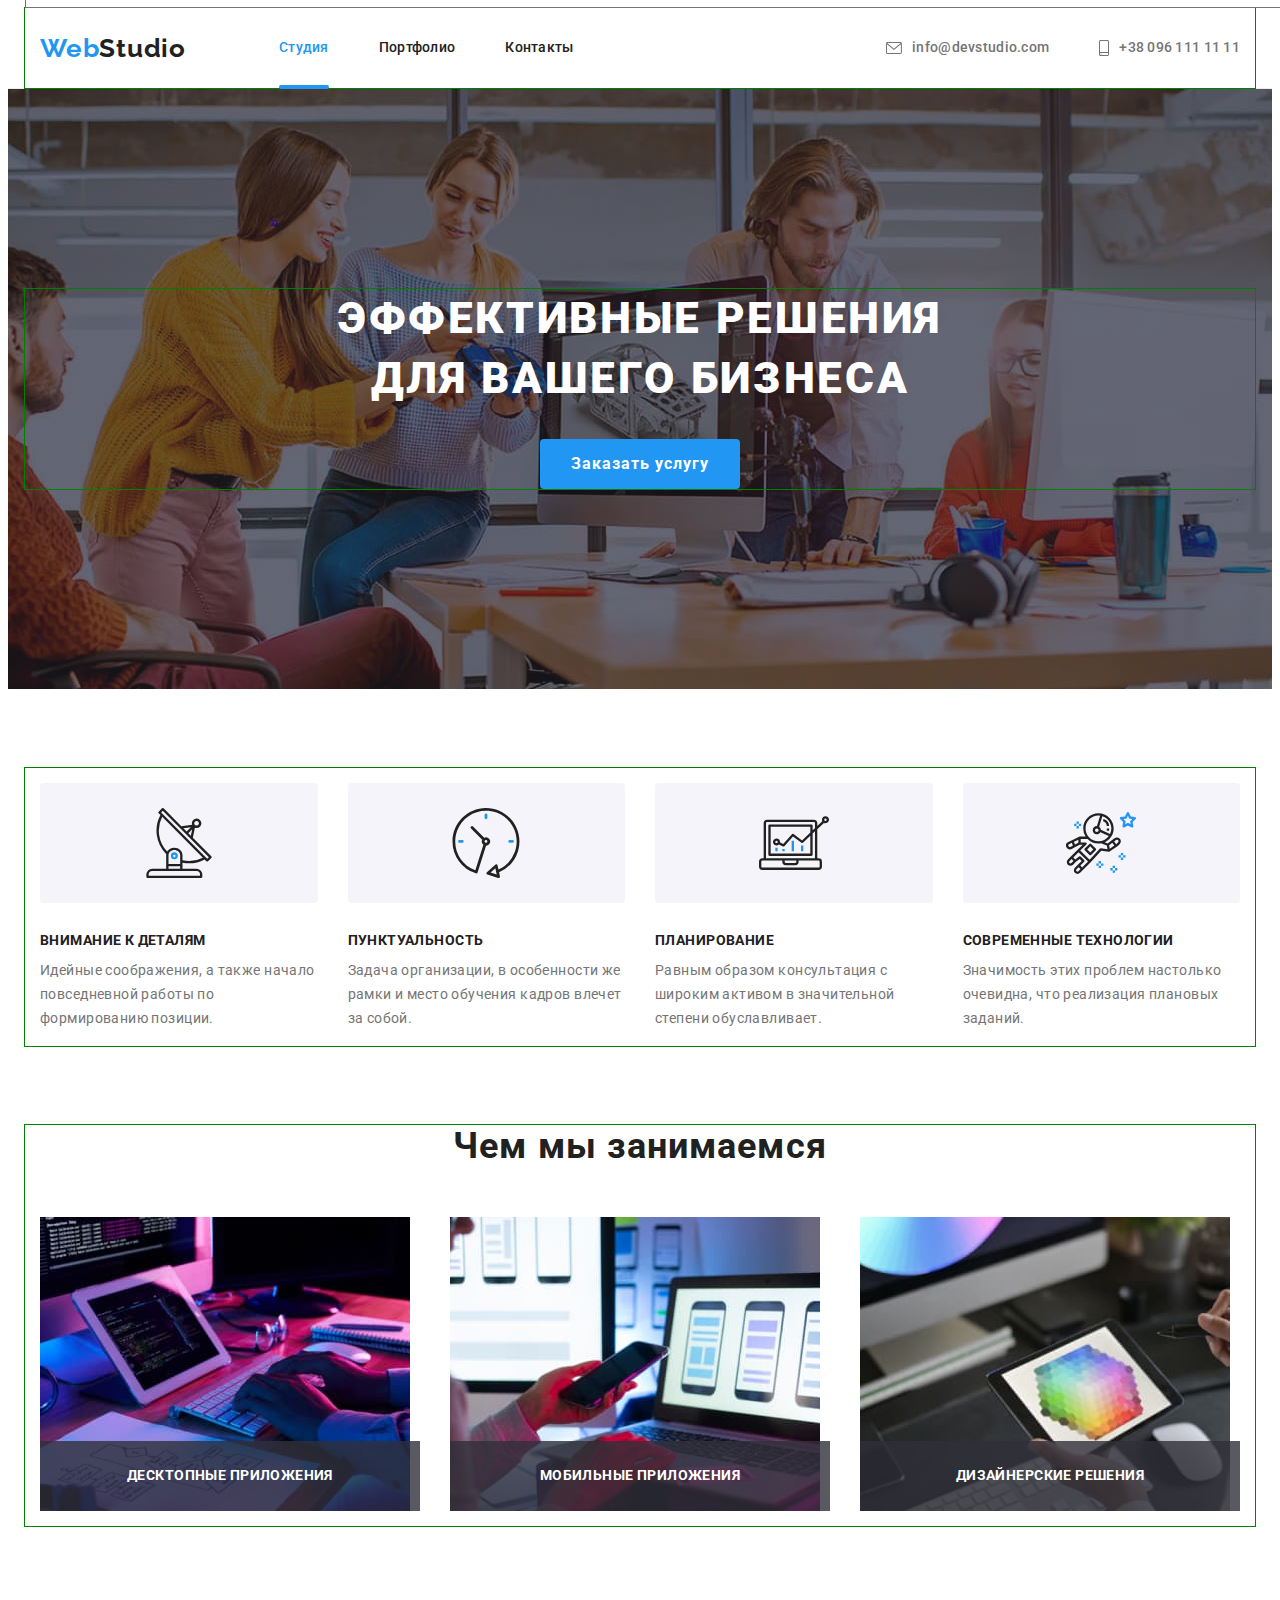
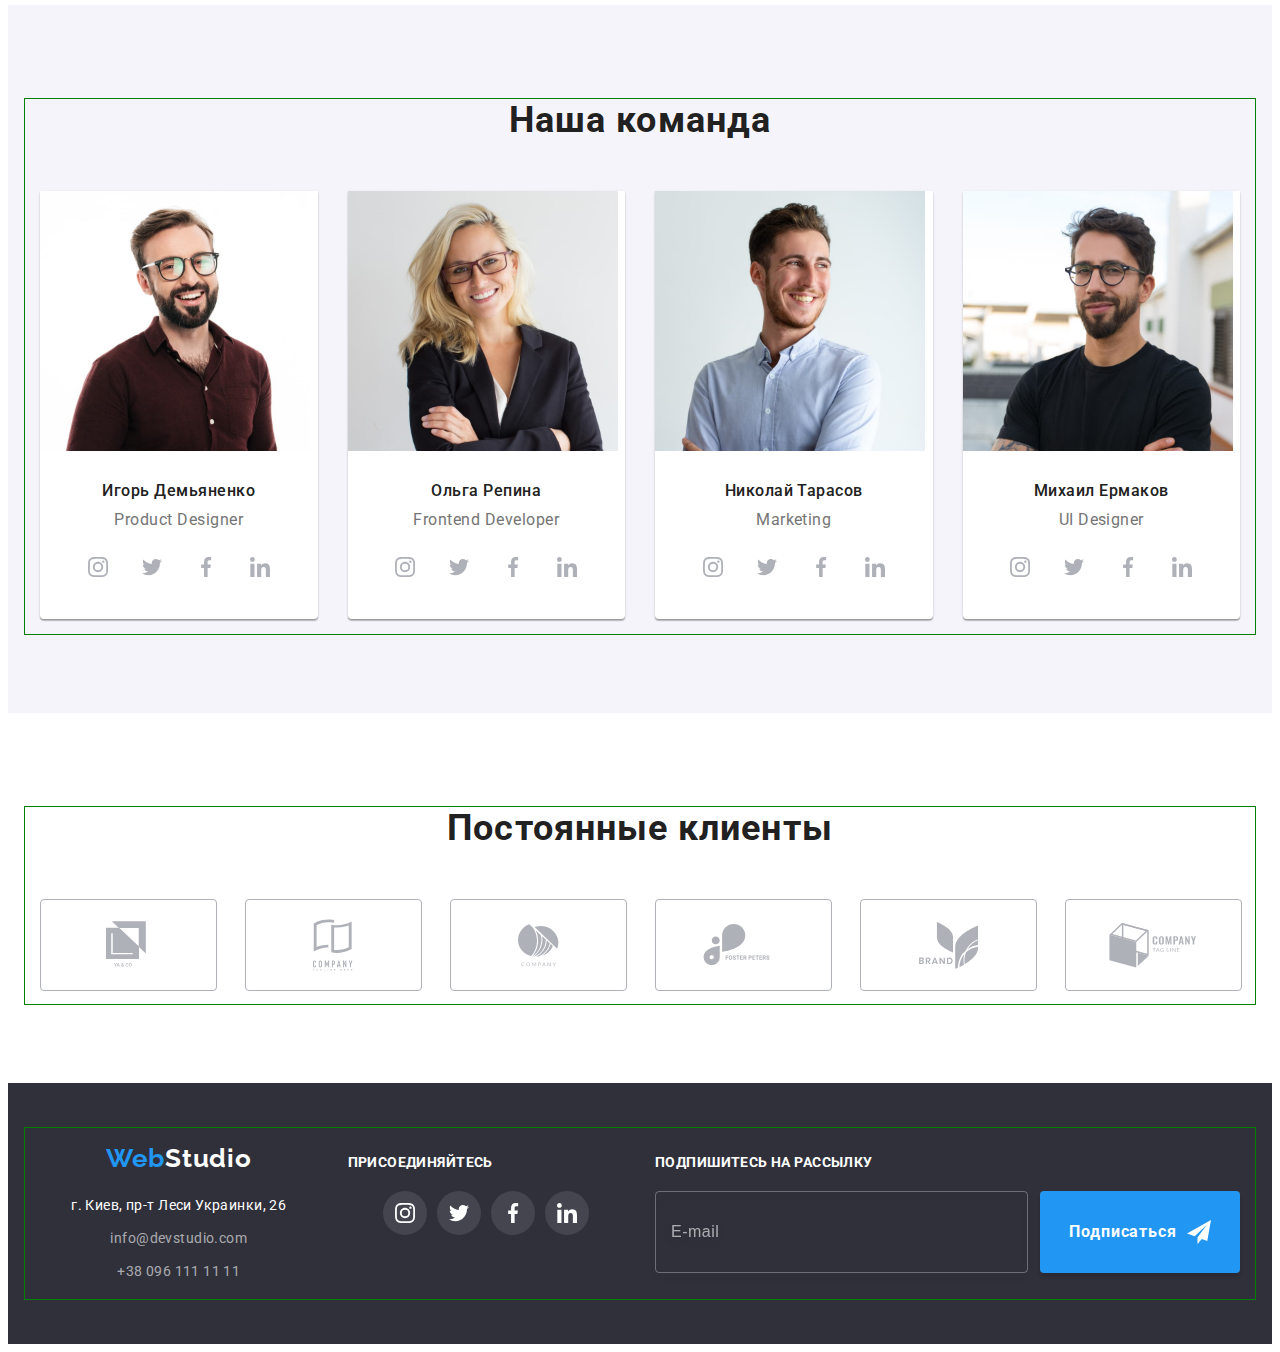
==== commit e619a892: "add burger menu & popup styles" ====
--- a/index.html
+++ b/index.html
@@ -21,7 +21,7 @@
   <body class="page-container">
     <div class="page-container__body">
       <header class="page-header">
-        <div class="container">
+        <div class="container page-header__container">
           <div class="page-header__wrap">
             <a href="./index.html" class="logo page-header__logo">
               <span class="logo__accent">Web</span>Studio</a
@@ -79,21 +79,95 @@
             </div>
             <button
               type="button"
-              class="mobile-menu__button"
+              class="burger-menu__button"
               aria-label="Переключатель меню сайта"
               data-menu-button
             >
-              <svg width="24" height="24">
+              <svg class="burger-menu__icon icon" width="40" height="40">
                 <use
-                  class="mobile-menu__icon-cross"
+                  class="burger-menu__icon-cross"
                   href="./images/icons.svg#icon-cross"
                 ></use>
                 <use
-                  class="mobile-menu__icon-menu"
+                  class="burger-menu__icon-menu"
                   href="./images/icons.svg#icon-menu"
                 ></use>
               </svg>
             </button>
+          </div>
+          <div class="menu-burger__container" data-menu>
+            <ul class="menu-burger__nav">
+              <li class="menu-burger__nav-item">
+                <a
+                  href="./index.html"
+                  class="menu-burger__nav-link menu-burger__nav-link--current"
+                  >Студия</a
+                >
+              </li>
+              <li class="menu-burger__nav-item">
+                <a href="./portfolio.html" class="menu-burger__nav-link"
+                  >Портфолио</a
+                >
+              </li>
+              <li class="menu-burger__nav-item">
+                <a href="" class="menu-burger__nav-link">Контакты</a>
+              </li>
+            </ul>
+            <ul class="menu-burger__contacts">
+              <li class="menu-burger__contact-item">
+                <a
+                  href="tel:+380961111111"
+                  class="menu-burger__contact-link menu-burger__contact-link--accent"
+                >
+                  +38 096 111 11 11
+                </a>
+              </li>
+              <li class="menu-burger__contact-item">
+                <a
+                  href="mailto:info@devstudio.com"
+                  class="menu-burger__contact-link"
+                  >info@devstudio.com
+                </a>
+              </li>
+            </ul>
+            <ul class="menu-burger__socials">
+              <li class="menu-burger__social-item">
+                <a
+                  href="http://instagram.com"
+                  target="_blank"
+                  rel="noopener noreferrer"
+                  class="menu-burger__social-link"
+                  >Instagram</a
+                >
+              </li>
+              <li class="menu-burger__social-item">
+                <a
+                  href="http://twitter.com"
+                  target="_blank"
+                  rel="noopener noreferrer"
+                  class="menu-burger__social-link"
+                  >Twitter</a
+                >
+              </li>
+              <li class="menu-burger__social-item">
+                <a
+                  href="http://facebook.com"
+                  target="_blank"
+                  rel="noopener noreferrer"
+                  class="menu-burger__social-link"
+                  >Facebook</a
+                >
+              </li>
+              <li class="menu-burger__social-item">
+                <a
+                  href="http://linkedin.com"
+                  target="_blank"
+                  rel="noopener noreferrer"
+                  class="menu-burger__social-link"
+                  >LinkedIn</a
+                >
+              </li>
+            </ul>
           </div>
         </div>
       </header>
@@ -765,7 +839,7 @@
     </footer>
 
     <!-- modal window -->
-    <!-- <div class="backdrop is-hidden" data-modal>
+    <div class="backdrop is-hidden" data-modal>
       <div class="modal">
         <button
           type="button"
@@ -833,7 +907,7 @@
               ></textarea>
             </label>
 
-            <div>
+            <div class="form-field__outer-wrap">
               <label class="form-field-checkbox">
                 <input
                   type="checkbox"
@@ -841,7 +915,6 @@
                   name="agreement"
                   required
                 />
-                <span class="form-field-checkbox__check"></span>
                 <svg
                   class="form-field-checkbox__icon"
                   width="16"
@@ -861,7 +934,7 @@
           </form>
         </div>
       </div>
-    </div> -->
+    </div>
     <script src="./js/modal.js"></script>
     <script src="./js/menu.js"></script>
   </body>
--- a/css/main.min.css
+++ b/css/main.min.css
@@ -1,2 +1,2 @@
-.logo,.logo:visited,.menu-link,.page-footer__link{text-decoration:none}.social,.page-header__site-nav,.page-header__auth-nav,.features__list,.work__list,.team__list,.clients__list{list-style:none;margin:0;padding:0}.visually-hidden{position:absolute !important;clip:rect(1px 1px 1px 1px);clip:rect(1px, 1px, 1px, 1px);padding:0 !important;border:0 !important;height:1px !important;width:1px !important;overflow:hidden}body{font-family:"Roboto",sans-serif;color:#757575}img{display:block;max-width:100%;height:auto}p{margin:0;padding:0}a{color:#2196f3}h1,h2,h3,h4,h5,h6{margin:0;padding:0;color:#212121}.page-container{display:-webkit-box;display:-ms-flexbox;display:flex;-webkit-box-orient:vertical;-webkit-box-direction:normal;-ms-flex-direction:column;flex-direction:column;min-height:100vh}.page-container__body{-webkit-box-flex:1;-ms-flex-positive:1;flex-grow:1}.container{padding:0 15px;margin-left:auto;margin-right:auto;outline:1px solid green}@media screen and (min-width: 480px){.container{width:480px}}@media screen and (min-width: 768px){.container{width:768px}}@media screen and (min-width: 1200px){.container{width:1200px}}.icon{fill:currentColor}.section{padding-top:60px;padding-bottom:60px}@media screen and (min-width: 1200px){.section{padding-top:94px;padding-bottom:94px}}.section__title{margin-bottom:30px;font-weight:700;font-size:28px;line-height:1.17;text-align:center;letter-spacing:0.03em}@media screen and (min-width: 1200px){.section__title{margin-bottom:50px;font-size:36px}}.section__subtitle{margin-bottom:10px;font-weight:700;font-size:14px;line-height:1.14;letter-spacing:0.03em;text-transform:uppercase;text-align:center}@media screen and (min-width: 768px){.section__subtitle{text-align:left}}.section__subtitle--inverse{margin-bottom:20px;color:#fff}@media screen and (max-width: 1199px){.section__subtitle--centered{text-align:center}}.logo,.logo:visited{font-family:"Raleway",sans-serif;font-weight:700;font-size:24px;line-height:1.17;letter-spacing:0.03em;color:#212121}@media screen and (min-width: 1200px){.logo,.logo:visited{font-size:26px;line-height:1.19}}.logo__accent{color:#2196f3}.logo--inversion,.logo--inversion:visited{color:#fff}.menu-link{display:-webkit-box;display:-ms-flexbox;display:flex;-webkit-box-pack:center;-ms-flex-pack:center;justify-content:center;-webkit-box-align:center;-ms-flex-align:center;align-items:center;padding-top:32px;padding-bottom:32px;font-weight:500;font-size:14px;line-height:1.14;letter-spacing:0.02em;color:#212121;fill:currentColor;-webkit-transition:color 250ms cubic-bezier(0.4, 0, 0.2, 1);transition:color 250ms cubic-bezier(0.4, 0, 0.2, 1)}.menu-link:hover,.menu-link:focus{color:#2196f3}.menu-link--current{color:#2196f3}.menu-link--current::after{position:absolute;bottom:-1px;content:'';display:block;width:100%;height:4px;background:#2196f3;border-radius:2px}.menu-link--shadowed{color:#757575}.menu-link__icon{margin-right:10px}@media screen and (max-width: 1199px){.auth-nav{-webkit-box-orient:vertical;-webkit-box-direction:normal;-ms-flex-direction:column;flex-direction:column}}.auth-nav__list-item{position:relative}@media screen and (min-width: 1200px){.auth-nav__list-item:not(:last-child){margin-right:50px}}@media screen and (max-width: 1199px){.auth-nav__menu-link{padding-top:5px;padding-bottom:5px;font-size:12px;line-height:1.17}}.button{display:-webkit-inline-box;display:-ms-inline-flexbox;display:inline-flex;-webkit-box-pack:center;-ms-flex-pack:center;justify-content:center;-webkit-box-align:center;-ms-flex-align:center;align-items:center;padding-top:10px;padding-bottom:10px;min-width:200px;min-height:50px;font-family:inherit;font-weight:700;font-size:16px;line-height:1.87;letter-spacing:0.06em;border:none;border-radius:4px;cursor:pointer;-webkit-box-shadow:0px 4px 4px rgba(0,0,0,0.15);box-shadow:0px 4px 4px rgba(0,0,0,0.15);color:#fff;background-color:#2196f3;-webkit-transition:background-color 250ms cubic-bezier(0.4, 0, 0.2, 1),color 250ms cubic-bezier(0.4, 0, 0.2, 1);transition:background-color 250ms cubic-bezier(0.4, 0, 0.2, 1),color 250ms cubic-bezier(0.4, 0, 0.2, 1)}.button:hover,.button:focus{color:#212121;background-color:#f5f4fa}.button__icon{fill:currentColor;margin-left:10px}.button--small{min-height:38px;min-width:44px;padding:6px 22px;font-weight:500;line-height:1.63;letter-spacing:0.03em;border:none;-webkit-box-shadow:0px 3px 1px rgba(0,0,0,0.1),0px 1px 2px rgba(0,0,0,0.08),0px 2px 2px rgba(0,0,0,0.12);box-shadow:0px 3px 1px rgba(0,0,0,0.1),0px 1px 2px rgba(0,0,0,0.08),0px 2px 2px rgba(0,0,0,0.12);-webkit-transition:background-color 250ms cubic-bezier(0.4, 0, 0.2, 1),color 250ms cubic-bezier(0.4, 0, 0.2, 1);transition:background-color 250ms cubic-bezier(0.4, 0, 0.2, 1),color 250ms cubic-bezier(0.4, 0, 0.2, 1)}.button--small:hover,.button--small:focus{-webkit-box-shadow:0px 3px 1px rgba(0,0,0,0.1),0px 1px 2px rgba(0,0,0,0.08),0px 2px 2px rgba(0,0,0,0.12);box-shadow:0px 3px 1px rgba(0,0,0,0.1),0px 1px 2px rgba(0,0,0,0.08),0px 2px 2px rgba(0,0,0,0.12)}.button--secondary{color:#212121;background-color:#f5f4fa;-webkit-box-shadow:none;box-shadow:none}.button--secondary:hover,.button--secondary:focus{color:#fff;background-color:#2196f3}.button-close{display:-webkit-inline-box;display:-ms-inline-flexbox;display:inline-flex;-webkit-box-pack:center;-ms-flex-pack:center;justify-content:center;-webkit-box-align:center;-ms-flex-align:center;align-items:center;padding:0;width:30px;height:30px;border:1px solid rgba(0,0,0,0.1);border-radius:50%;background-color:#fff;-webkit-transition:color 250ms cubic-bezier(0.4, 0, 0.2, 1);transition:color 250ms cubic-bezier(0.4, 0, 0.2, 1);-webkit-box-shadow:none;box-shadow:none}.button-close:hover,.button-close:focus{color:#2196f3}.social{display:-webkit-inline-box;display:-ms-inline-flexbox;display:inline-flex}.social__container{display:-webkit-box;display:-ms-flexbox;display:flex;-webkit-box-pack:center;-ms-flex-pack:center;justify-content:center;-webkit-box-align:center;-ms-flex-align:center;align-items:center;width:100%;height:100%;border-radius:50%;-webkit-transition:color 250ms cubic-bezier(0.4, 0, 0.2, 1),background-color 250ms cubic-bezier(0.4, 0, 0.2, 1);transition:color 250ms cubic-bezier(0.4, 0, 0.2, 1),background-color 250ms cubic-bezier(0.4, 0, 0.2, 1);color:#afb1b8;background-color:rgba(0,0,0,0)}.social__container:hover,.social__container:focus{color:#fff;background-color:#2196f3}.social__list-item{width:44px;height:44px}.social__list-item:not(:last-child){margin-right:10px}.social__icon{fill:currentColor}.social__container--gray{color:#fff;background-color:rgba(255,255,255,0.1)}.form-field{position:relative;display:-webkit-box;display:-ms-flexbox;display:flex;-webkit-box-orient:vertical;-webkit-box-direction:normal;-ms-flex-direction:column;flex-direction:column;margin-bottom:10px;text-align:left}.form-field__label{margin-bottom:4px;font-size:12px;line-height:1.17;letter-spacing:0.01em}.form-field__input,.form-field__textarea{border:1px solid rgba(33,33,33,0.2);border-radius:4px}.form-field__input::-webkit-input-placeholder,.form-field__textarea::-webkit-input-placeholder{color:rgba(117,117,117,0.5)}.form-field__input:-ms-input-placeholder,.form-field__textarea:-ms-input-placeholder{color:rgba(117,117,117,0.5)}.form-field__input::-ms-input-placeholder,.form-field__textarea::-ms-input-placeholder{color:rgba(117,117,117,0.5)}.form-field__input::placeholder,.form-field__textarea::placeholder{color:rgba(117,117,117,0.5)}.form-field__input:focus,.form-field__textarea:focus{border-color:#2196f3}.form-field__input{height:40px;padding:11px;padding-left:42px}.form-field__textarea{padding:12px 16px;height:120px;resize:none}.form-field__icon{position:absolute;bottom:11px;left:12px;fill:#212121;-webkit-transition:color 250ms cubic-bezier(0.4, 0, 0.2, 1);transition:color 250ms cubic-bezier(0.4, 0, 0.2, 1)}.form-field:focus-within .form-field__icon{fill:#2196f3}.form-field--last{margin-bottom:20px}.form-field-checkbox{position:relative;display:-webkit-inline-box;display:-ms-inline-flexbox;display:inline-flex;-webkit-box-align:center;-ms-flex-align:center;align-items:center;-webkit-box-pack:center;-ms-flex-pack:center;justify-content:center;margin-bottom:30px}.form-field-checkbox__input{position:absolute;width:1px;height:1px;margin:-1px;border:0;padding:0;clip:rect(0 0 0 0);overflow:hidden}.form-field-checkbox__check{display:inline-block;width:16px;height:15px;margin-right:8px;border:1px solid #212121;border-radius:2px}.form-field-checkbox__input:checked+.form-field-checkbox__check{border-color:transparent;background-color:#2196f3}.form-field-checkbox__icon{position:absolute;top:50%;left:0;-webkit-transform:translateY(-50%);transform:translateY(-50%);opacity:0;fill:#fff;-webkit-transition:opacity 250ms cubic-bezier(0.4, 0, 0.2, 1);transition:opacity 250ms cubic-bezier(0.4, 0, 0.2, 1)}.form-field-checkbox__input:checked ~ .form-field-checkbox__icon{opacity:1}.form-field-checkbox__label{margin-bottom:0;font-size:14px;line-height:1.71;letter-spacing:0.03em}.subscribe-form{max-width:450px;margin-left:auto;margin-right:auto}@media screen and (min-width: 1200px){.subscribe-form{display:-webkit-box;display:-ms-flexbox;display:flex;max-width:none;width:100%}}.subscribe-form__field-input{height:50px;padding:15px;width:100%;margin-bottom:20px;border:1px solid rgba(255,255,255,0.3);-webkit-filter:drop-shadow(0px 4px 4px rgba(0,0,0,0.15));filter:drop-shadow(0px 4px 4px rgba(0,0,0,0.15));border-radius:4px;color:#fff;background-color:rgba(0,0,0,0)}@media screen and (min-width: 768px){.subscribe-form__field-input{-webkit-box-flex:1;-ms-flex-positive:1;flex-grow:1;margin-right:12px}}@media screen and (min-width: 1200px){.subscribe-form__field-input{margin-bottom:0}}.subscribe-form__field-input::-webkit-input-placeholder{font-size:16px;line-height:1.25;letter-spacing:0.03em;color:rgba(255,255,255,0.6)}.subscribe-form__field-input:-ms-input-placeholder{font-size:16px;line-height:1.25;letter-spacing:0.03em;color:rgba(255,255,255,0.6)}.subscribe-form__field-input::-ms-input-placeholder{font-size:16px;line-height:1.25;letter-spacing:0.03em;color:rgba(255,255,255,0.6)}.subscribe-form__field-input::placeholder{font-size:16px;line-height:1.25;letter-spacing:0.03em;color:rgba(255,255,255,0.6)}.page-header{border-bottom:1px solid #ececec}@media screen and (min-width: 768px){.page-header__logo{margin-right:88px}}@media screen and (min-width: 1200px){.page-header__logo{margin-right:93px}}.page-header__wrap{display:-webkit-box;display:-ms-flexbox;display:flex;-webkit-box-align:center;-ms-flex-align:center;align-items:center;-webkit-box-pack:justify;-ms-flex-pack:justify;justify-content:space-between;padding-top:16px;padding-bottom:16px}.page-header__menu-wrap{display:-webkit-box;display:-ms-flexbox;display:flex;-webkit-box-align:center;-ms-flex-align:center;align-items:center;-webkit-box-pack:justify;-ms-flex-pack:justify;justify-content:space-between;-webkit-box-flex:1;-ms-flex-positive:1;flex-grow:1}@media screen and (max-width: 767px){.page-header__menu-wrap{display:none}}.page-header__inner-wrap-nav{display:-webkit-box;display:-ms-flexbox;display:flex;-webkit-box-pack:center;-ms-flex-pack:center;justify-content:center;-webkit-box-align:center;-ms-flex-align:center;align-items:center}.page-header__site-nav,.page-header__auth-nav{display:-webkit-box;display:-ms-flexbox;display:flex}.page-header__auth-nav{margin-left:auto}.page-header__list-item{position:relative}.page-header__list-item:not(:last-child){margin-right:50px}.mobile-menu__button{display:-webkit-box;display:-ms-flexbox;display:flex;-webkit-box-pack:center;-ms-flex-pack:center;justify-content:center;-webkit-box-align:center;-ms-flex-align:center;align-items:center;width:40px;height:40px;padding:0;border:none;background-color:inherit}.mobile-menu__button .mobile-menu__icon-cross{display:none}.mobile-menu__button.is-open .mobile-menu__icon-cross{display:block}.mobile-menu__button.is-open .mobile-menu__icon-menu{display:none}@media screen and (min-width: 768px){.mobile-menu__button{display:none}}.hero{display:-webkit-box;display:-ms-flexbox;display:flex;-webkit-box-pack:center;-ms-flex-pack:center;justify-content:center;-webkit-box-align:center;-ms-flex-align:center;align-items:center;height:400px}@media screen and (min-width: 1200px){.hero{height:600px}}.hero--overlay{margin-left:auto;margin-right:auto;background-color:#2f303a;background-repeat:no-repeat;background-position:center;background-size:cover;text-align:center;background-image:-webkit-gradient(linear, left top, left bottom, from(rgba(47,48,58,0.4)), to(rgba(47,48,58,0.4))),url("../images/hero.jpg");background-image:linear-gradient(rgba(47,48,58,0.4), rgba(47,48,58,0.4)),url("../images/hero.jpg")}@media screen and (min-width: 1200px){.hero--overlay{max-width:1600px}}.hero__inner-wrap{max-width:360px;margin-left:auto;margin-right:auto}@media screen and (min-width: 1200px){.hero__inner-wrap{max-width:700px}}.hero__title{font-weight:900;font-size:26px;line-height:1.62;letter-spacing:0.06em;text-transform:uppercase;color:#fff;margin-bottom:30px}@media screen and (min-width: 1200px){.hero__title{font-size:44px;line-height:1.36}}@media screen and (min-width: 768px){.features__list{display:-webkit-box;display:-ms-flexbox;display:flex;-ms-flex-wrap:wrap;flex-wrap:wrap;margin:-15px}}@media screen and (max-width: 767px){.features__list-item:not(:last-child){margin-bottom:30px}}@media screen and (min-width: 768px){.features__list-item{margin:15px;-ms-flex-preferred-size:calc((100% - 2 * 30px) / 2);flex-basis:calc((100% - 2 * 30px) / 2)}}@media screen and (min-width: 1200px){.features__list-item{-ms-flex-preferred-size:calc((100% - 4 * 30px) / 4);flex-basis:calc((100% - 4 * 30px) / 4)}}.features__item-wrapper{display:-webkit-box;display:-ms-flexbox;display:flex;-webkit-box-pack:center;-ms-flex-pack:center;justify-content:center;-webkit-box-align:center;-ms-flex-align:center;align-items:center;height:120px;margin-bottom:30px;color:#212121;background-color:#f5f4fa;border-radius:4px}.features__text{font-size:14px;line-height:1.71;letter-spacing:0.03em}.work{padding-top:0}@media screen and (max-width: 1199px){.work{display:none}}.work__list{display:-webkit-box;display:-ms-flexbox;display:flex;-ms-flex-wrap:wrap;flex-wrap:wrap;margin:-15px}.work__item{margin:15px;-ms-flex-preferred-size:calc((100% - 3 * 30px) / 3);flex-basis:calc((100% - 3 * 30px) / 3);position:relative}.work__title{position:absolute;bottom:0;left:0;width:100%;padding-top:27px;padding-bottom:27px;margin-bottom:0;text-align:center;color:#fff;background-color:rgba(47,48,58,0.8)}.team{background-color:#f5f4fa}@media screen and (min-width: 768px){.team__list{display:-webkit-box;display:-ms-flexbox;display:flex;-ms-flex-wrap:wrap;flex-wrap:wrap;margin:-15px}}.team__list-item{overflow:hidden;-webkit-box-shadow:0px 1px 3px rgba(0,0,0,0.12),0px 1px 1px rgba(0,0,0,0.14),0px 2px 1px rgba(0,0,0,0.2);box-shadow:0px 1px 3px rgba(0,0,0,0.12),0px 1px 1px rgba(0,0,0,0.14),0px 2px 1px rgba(0,0,0,0.2);border-radius:0px 0px 4px 4px;background-color:#fff}@media screen and (max-width: 767px){.team__list-item:not(:last-child){margin-bottom:30px}}@media screen and (min-width: 768px){.team__list-item{margin:15px;-ms-flex-preferred-size:calc((100% - 2 * 30px) / 2);flex-basis:calc((100% - 2 * 30px) / 2)}}@media screen and (min-width: 1200px){.team__list-item{-ms-flex-preferred-size:calc((100% - 4 * 30px) / 4);flex-basis:calc((100% - 4 * 30px) / 4)}}.team__wrap{padding:30px 15px 24px;text-align:center}@media screen and (min-width: 1200px){.team__wrap{padding-bottom:30px}}.team__subtitle,.team__descr{font-size:16px;line-height:1.19;letter-spacing:0.03em}.team__subtitle{margin-bottom:10px;font-weight:500}.team__descr{margin-bottom:16px}.clients__list{display:-webkit-box;display:-ms-flexbox;display:flex;-ms-flex-wrap:wrap;flex-wrap:wrap;margin:-15px}.clients__list-item{margin:15px;height:90px;-ms-flex-preferred-size:calc((100% - 2 * 30px) / 2);flex-basis:calc((100% - 2 * 30px) / 2)}@media screen and (min-width: 768px){.clients__list-item{-ms-flex-preferred-size:calc((100% - 3 * 30px) / 3);flex-basis:calc((100% - 3 * 30px) / 3)}}@media screen and (min-width: 1200px){.clients__list-item{-ms-flex-preferred-size:calc((100% - 6 * 30px) / 6);flex-basis:calc((100% - 6 * 30px) / 6)}}.clients__item{display:-webkit-box;display:-ms-flexbox;display:flex;-webkit-box-pack:center;-ms-flex-pack:center;justify-content:center;-webkit-box-align:center;-ms-flex-align:center;align-items:center;width:100%;height:100%;border:1px solid #afb1b8;border-radius:4px;color:#afb1b8;-webkit-transition:color 250ms cubic-bezier(0.4, 0, 0.2, 1),border-color 250ms cubic-bezier(0.4, 0, 0.2, 1);transition:color 250ms cubic-bezier(0.4, 0, 0.2, 1),border-color 250ms cubic-bezier(0.4, 0, 0.2, 1)}.clients__item:hover,.clients__item:focus{color:#2196f3;border-color:#2196f3}.page-footer{padding-top:60px;padding-bottom:60px;background-color:#2f303a}.page-footer__container{text-align:center}@media screen and (min-width: 768px){.page-footer__container{display:-webkit-box;display:-ms-flexbox;display:flex;-ms-flex-wrap:wrap;flex-wrap:wrap;margin:-15px;-webkit-box-align:baseline;-ms-flex-align:baseline;align-items:baseline}}@media screen and (max-width: 1199px){.page-footer__inner-wrap:not(:last-child){margin-bottom:60px}}@media screen and (min-width: 768px){.page-footer__inner-wrap{margin:15px;-ms-flex-preferred-size:calc((100% - 2 * 30px) / 2);flex-basis:calc((100% - 2 * 30px) / 2)}}@media screen and (min-width: 1200px){.page-footer__inner-wrap{-ms-flex-preferred-size:calc((100% - 4 * 30px) / 4);flex-basis:calc((100% - 4 * 30px) / 4)}}.page-footer__logo{display:block;margin-bottom:20px}.page-footer__address{display:-webkit-box;display:-ms-flexbox;display:flex;-webkit-box-orient:vertical;-webkit-box-direction:normal;-ms-flex-direction:column;flex-direction:column;font-style:inherit}.page-footer__text,.page-footer__link{font-size:14px;line-height:1.71;letter-spacing:0.03em;color:#fff}.page-footer__link{margin-top:9px;color:rgba(255,255,255,0.6);-webkit-transition:color 250ms cubic-bezier(0.4, 0, 0.2, 1);transition:color 250ms cubic-bezier(0.4, 0, 0.2, 1)}.page-footer__link:hover,.page-footer__link:focus{color:#2196f3}.page-footer__form-container{-webkit-box-flex:2;-ms-flex-positive:2;flex-grow:2}@media screen and (max-width: 1199px){.page-footer__form-container{margin-top:0;margin-bottom:15px}}@media screen and (max-width: 767px){.page-footer__form-container{margin-bottom:0}}
+.logo,.logo:visited,.menu-burger__nav-link,.menu-burger__contact-link,.menu-burger__contact-link--accent,.menu-burger__social-link,.menu-link,.page-footer__link{text-decoration:none}.menu-burger__nav,.menu-burger__contacts,.menu-burger__socials,.social,.page-header__site-nav,.page-header__auth-nav,.features__list,.work__list,.team__list,.clients__list{list-style:none;margin:0;padding:0}.visually-hidden{position:absolute !important;clip:rect(1px 1px 1px 1px);clip:rect(1px, 1px, 1px, 1px);padding:0 !important;border:0 !important;height:1px !important;width:1px !important;overflow:hidden}body{font-family:"Roboto",sans-serif;color:#757575}body.modal-open{overflow:hidden}img{display:block;max-width:100%;height:auto}p{margin:0;padding:0}a{color:#2196f3}h1,h2,h3,h4,h5,h6{margin:0;padding:0;color:#212121}.page-container{display:-webkit-box;display:-ms-flexbox;display:flex;-webkit-box-orient:vertical;-webkit-box-direction:normal;-ms-flex-direction:column;flex-direction:column;min-height:100vh}.page-container__body{-webkit-box-flex:1;-ms-flex-positive:1;flex-grow:1}.container{padding:0 15px;margin-left:auto;margin-right:auto;outline:1px solid green}@media screen and (min-width: 480px){.container{width:480px}}@media screen and (min-width: 768px){.container{width:768px}}@media screen and (min-width: 1200px){.container{width:1200px}}.icon{fill:currentColor}.section{padding-top:60px;padding-bottom:60px}@media screen and (min-width: 1200px){.section{padding-top:94px;padding-bottom:94px}}.section__title{margin-bottom:30px;font-weight:700;font-size:28px;line-height:1.17;text-align:center;letter-spacing:0.03em}@media screen and (min-width: 1200px){.section__title{margin-bottom:50px;font-size:36px}}.section__subtitle{margin-bottom:10px;font-weight:700;font-size:14px;line-height:1.14;letter-spacing:0.03em;text-transform:uppercase;text-align:center}@media screen and (min-width: 768px){.section__subtitle{text-align:left}}.section__subtitle--inverse{margin-bottom:20px;color:#fff}@media screen and (max-width: 1199px){.section__subtitle--centered{text-align:center}}.logo,.logo:visited{font-family:"Raleway",sans-serif;font-weight:700;font-size:24px;line-height:1.17;letter-spacing:0.03em;color:#212121}@media screen and (min-width: 1200px){.logo,.logo:visited{font-size:26px;line-height:1.19}}.logo__accent{color:#2196f3}.logo--inversion,.logo--inversion:visited{color:#fff}.burger-menu__button{display:-webkit-box;display:-ms-flexbox;display:flex;-webkit-box-pack:center;-ms-flex-pack:center;justify-content:center;-webkit-box-align:center;-ms-flex-align:center;align-items:center;position:relative;z-index:2;width:40px;height:40px;padding:0;border:none;background-color:inherit;color:#000;-webkit-transition:color 250ms cubic-bezier(0.4, 0, 0.2, 1),opacity 250ms cubic-bezier(0.4, 0, 0.2, 1);transition:color 250ms cubic-bezier(0.4, 0, 0.2, 1),opacity 250ms cubic-bezier(0.4, 0, 0.2, 1)}.burger-menu__button:hover,.burger-menu__button:focus{color:#2196f3}.burger-menu__button .burger-menu__icon-cross{display:none}.burger-menu__button.is-open .burger-menu__icon-cross{display:block}.burger-menu__button.is-open .burger-menu__icon-menu{display:none}@media screen and (min-width: 768px){.burger-menu__button{display:none}}.menu-burger__container{position:absolute;z-index:1;top:0;left:0;width:100%;height:100vh;min-height:550px;display:-webkit-box;display:-ms-flexbox;display:flex;-webkit-box-orient:vertical;-webkit-box-direction:normal;-ms-flex-direction:column;flex-direction:column;-webkit-box-pack:justify;-ms-flex-pack:justify;justify-content:space-between;padding:48px 40px;overflow:auto;background-color:#fff;border:1px solid #757575;-webkit-transform:translateY(-100%);transform:translateY(-100%);-webkit-transition:-webkit-transform 250ms cubic-bezier(0.4, 0, 0.2, 1);transition:-webkit-transform 250ms cubic-bezier(0.4, 0, 0.2, 1);transition:transform 250ms cubic-bezier(0.4, 0, 0.2, 1);transition:transform 250ms cubic-bezier(0.4, 0, 0.2, 1), -webkit-transform 250ms cubic-bezier(0.4, 0, 0.2, 1)}@media screen and (max-width: 767px){.menu-burger__container.is-open{-webkit-transform:translateY(0);transform:translateY(0)}}.menu-burger__nav{margin-bottom:64px}.menu-burger__nav-item:not(:last-child),.menu-burger__contact-item:not(:last-child){padding-bottom:32px}.menu-burger__nav-link{font-weight:500;font-size:40px;line-height:1.18;letter-spacing:0.02em;color:#212121;-webkit-transition:color 250ms cubic-bezier(0.4, 0, 0.2, 1);transition:color 250ms cubic-bezier(0.4, 0, 0.2, 1)}.menu-burger__nav-link:hover,.menu-burger__nav-link:focus{color:#2196f3}.menu-burger__nav-link--current{color:#2196f3}.menu-burger__contacts{margin-bottom:64px;margin-top:auto}.menu-burger__contact-link{font-weight:500;font-size:24px;line-height:1.17;letter-spacing:0.02em;color:#757575}.menu-burger__contact-link--accent{font-size:34px;color:#2196f3}.menu-burger__socials{display:-webkit-box;display:-ms-flexbox;display:flex;-webkit-box-align:center;-ms-flex-align:center;align-items:center}@media screen and (max-width: 454px){.menu-burger__socials{-webkit-box-orient:vertical;-webkit-box-direction:normal;-ms-flex-direction:column;flex-direction:column;-webkit-box-align:start;-ms-flex-align:start;align-items:flex-start}}@media screen and (min-width: 455px){.menu-burger__social-item:not(:last-child)::after{content:'';display:inline-block;margin-left:10px;margin-right:10px;height:22px;width:1px;vertical-align:middle;background-color:rgba(33,33,33,0.2)}}.menu-burger__social-link{font-weight:500;font-size:18px;line-height:1.22;letter-spacing:0.02em}.menu-link{display:-webkit-box;display:-ms-flexbox;display:flex;-webkit-box-pack:center;-ms-flex-pack:center;justify-content:center;-webkit-box-align:center;-ms-flex-align:center;align-items:center;padding-top:32px;padding-bottom:32px;font-weight:500;font-size:14px;line-height:1.14;letter-spacing:0.02em;color:#212121;fill:currentColor;-webkit-transition:color 250ms cubic-bezier(0.4, 0, 0.2, 1);transition:color 250ms cubic-bezier(0.4, 0, 0.2, 1)}.menu-link:hover,.menu-link:focus{color:#2196f3}.menu-link--current{color:#2196f3}.menu-link--current::after{position:absolute;bottom:-1px;content:'';display:block;width:100%;height:4px;background:#2196f3;border-radius:2px}.menu-link--shadowed{color:#757575}.menu-link__icon{margin-right:10px}@media screen and (max-width: 1199px){.auth-nav{-webkit-box-orient:vertical;-webkit-box-direction:normal;-ms-flex-direction:column;flex-direction:column}}.auth-nav__list-item{position:relative}@media screen and (min-width: 1200px){.auth-nav__list-item:not(:last-child){margin-right:50px}}@media screen and (max-width: 1199px){.auth-nav__menu-link{padding-top:5px;padding-bottom:5px;font-size:12px;line-height:1.17}}.button{display:-webkit-inline-box;display:-ms-inline-flexbox;display:inline-flex;-webkit-box-pack:center;-ms-flex-pack:center;justify-content:center;-webkit-box-align:center;-ms-flex-align:center;align-items:center;padding-top:10px;padding-bottom:10px;min-width:200px;min-height:50px;font-family:inherit;font-weight:700;font-size:16px;line-height:1.87;letter-spacing:0.06em;border:none;border-radius:4px;cursor:pointer;-webkit-box-shadow:0px 4px 4px rgba(0,0,0,0.15);box-shadow:0px 4px 4px rgba(0,0,0,0.15);color:#fff;background-color:#2196f3;-webkit-transition:background-color 250ms cubic-bezier(0.4, 0, 0.2, 1),color 250ms cubic-bezier(0.4, 0, 0.2, 1);transition:background-color 250ms cubic-bezier(0.4, 0, 0.2, 1),color 250ms cubic-bezier(0.4, 0, 0.2, 1)}.button:hover,.button:focus{color:#212121;background-color:#f5f4fa}.button__icon{fill:currentColor;margin-left:10px}.button--small{min-height:38px;min-width:44px;padding:6px 22px;font-weight:500;line-height:1.63;letter-spacing:0.03em;border:none;-webkit-box-shadow:0px 3px 1px rgba(0,0,0,0.1),0px 1px 2px rgba(0,0,0,0.08),0px 2px 2px rgba(0,0,0,0.12);box-shadow:0px 3px 1px rgba(0,0,0,0.1),0px 1px 2px rgba(0,0,0,0.08),0px 2px 2px rgba(0,0,0,0.12);-webkit-transition:background-color 250ms cubic-bezier(0.4, 0, 0.2, 1),color 250ms cubic-bezier(0.4, 0, 0.2, 1);transition:background-color 250ms cubic-bezier(0.4, 0, 0.2, 1),color 250ms cubic-bezier(0.4, 0, 0.2, 1)}.button--small:hover,.button--small:focus{-webkit-box-shadow:0px 3px 1px rgba(0,0,0,0.1),0px 1px 2px rgba(0,0,0,0.08),0px 2px 2px rgba(0,0,0,0.12);box-shadow:0px 3px 1px rgba(0,0,0,0.1),0px 1px 2px rgba(0,0,0,0.08),0px 2px 2px rgba(0,0,0,0.12)}.button--secondary{color:#212121;background-color:#f5f4fa;-webkit-box-shadow:none;box-shadow:none}.button--secondary:hover,.button--secondary:focus{color:#fff;background-color:#2196f3}.button-close{display:-webkit-inline-box;display:-ms-inline-flexbox;display:inline-flex;-webkit-box-pack:center;-ms-flex-pack:center;justify-content:center;-webkit-box-align:center;-ms-flex-align:center;align-items:center;padding:0;width:30px;height:30px;border:1px solid rgba(0,0,0,0.1);border-radius:50%;background-color:#fff;-webkit-transition:color 250ms cubic-bezier(0.4, 0, 0.2, 1);transition:color 250ms cubic-bezier(0.4, 0, 0.2, 1);-webkit-box-shadow:none;box-shadow:none}.button-close:hover,.button-close:focus{color:#2196f3}.social{display:-webkit-inline-box;display:-ms-inline-flexbox;display:inline-flex}.social__container{display:-webkit-box;display:-ms-flexbox;display:flex;-webkit-box-pack:center;-ms-flex-pack:center;justify-content:center;-webkit-box-align:center;-ms-flex-align:center;align-items:center;width:100%;height:100%;border-radius:50%;-webkit-transition:color 250ms cubic-bezier(0.4, 0, 0.2, 1),background-color 250ms cubic-bezier(0.4, 0, 0.2, 1);transition:color 250ms cubic-bezier(0.4, 0, 0.2, 1),background-color 250ms cubic-bezier(0.4, 0, 0.2, 1);color:#afb1b8;background-color:rgba(0,0,0,0)}.social__container:hover,.social__container:focus{color:#fff;background-color:#2196f3}.social__list-item{width:44px;height:44px}.social__list-item:not(:last-child){margin-right:10px}.social__icon{fill:currentColor}.social__container--gray{color:#fff;background-color:rgba(255,255,255,0.1)}.backdrop{position:fixed;top:0;left:0;width:100%;height:100%;background-color:rgba(0,0,0,0.2);opacity:1;visibility:visible;-webkit-transition:opacity 250ms cubic-bezier(0.4, 0, 0.2, 1),visibility 250ms cubic-bezier(0.4, 0, 0.2, 1);transition:opacity 250ms cubic-bezier(0.4, 0, 0.2, 1),visibility 250ms cubic-bezier(0.4, 0, 0.2, 1)}.backdrop.is-hidden{opacity:0;visibility:hidden;pointer-events:none}.backdrop.is-hidden .modal{-webkit-transform:translate(-50%, -50%) scale(0.9);transform:translate(-50%, -50%) scale(0.9)}.modal{position:relative;z-index:3;overflow:auto;top:50%;left:50%;width:calc(100% - 30px);max-width:528px;max-height:calc(100% - 30px);background-color:#fff;-webkit-box-shadow:0px 1px 3px rgba(0,0,0,0.12),0px 1px 1px rgba(0,0,0,0.14),0px 2px 1px rgba(0,0,0,0.2);box-shadow:0px 1px 3px rgba(0,0,0,0.12),0px 1px 1px rgba(0,0,0,0.14),0px 2px 1px rgba(0,0,0,0.2);border-radius:4px;-webkit-transform:translate(-50%, -50%) scale(1);transform:translate(-50%, -50%) scale(1);-webkit-transition:-webkit-transform 250ms cubic-bezier(0.4, 0, 0.2, 1);transition:-webkit-transform 250ms cubic-bezier(0.4, 0, 0.2, 1);transition:transform 250ms cubic-bezier(0.4, 0, 0.2, 1);transition:transform 250ms cubic-bezier(0.4, 0, 0.2, 1), -webkit-transform 250ms cubic-bezier(0.4, 0, 0.2, 1)}.modal__button-close{position:absolute;z-index:4;top:8px;right:8px}.modal__wrap{padding:40px;text-align:center}.modal__header{margin-bottom:12px;font-weight:bold;font-size:20px;line-height:1.15;text-align:center;letter-spacing:0.03em;color:#212121}.form-field{position:relative;display:-webkit-box;display:-ms-flexbox;display:flex;-webkit-box-orient:vertical;-webkit-box-direction:normal;-ms-flex-direction:column;flex-direction:column;margin-bottom:10px;text-align:left}.form-field__label{margin-bottom:4px;font-size:12px;line-height:1.17;letter-spacing:0.01em}.form-field__input,.form-field__textarea{border:1px solid rgba(33,33,33,0.2);border-radius:4px}.form-field__input::-webkit-input-placeholder,.form-field__textarea::-webkit-input-placeholder{color:rgba(117,117,117,0.5)}.form-field__input:-ms-input-placeholder,.form-field__textarea:-ms-input-placeholder{color:rgba(117,117,117,0.5)}.form-field__input::-ms-input-placeholder,.form-field__textarea::-ms-input-placeholder{color:rgba(117,117,117,0.5)}.form-field__input::placeholder,.form-field__textarea::placeholder{color:rgba(117,117,117,0.5)}.form-field__input:focus,.form-field__textarea:focus{border-color:#2196f3}.form-field__input{height:40px;padding:11px;padding-left:42px}.form-field__textarea{padding:12px 16px;height:120px;resize:none}.form-field__icon{position:absolute;bottom:11px;left:12px;fill:#212121;-webkit-transition:color 250ms cubic-bezier(0.4, 0, 0.2, 1);transition:color 250ms cubic-bezier(0.4, 0, 0.2, 1)}.form-field:focus-within .form-field__icon{fill:#2196f3}.form-field--last{margin-bottom:20px}.form-field__outer-wrap{text-align:left}.form-field-checkbox{position:relative;display:-webkit-inline-box;display:-ms-inline-flexbox;display:inline-flex;-webkit-box-pack:center;-ms-flex-pack:center;justify-content:center;margin-bottom:30px}.form-field-checkbox__input{position:absolute;width:1px;height:1px;margin:-1px;border:0;padding:0;clip:rect(0 0 0 0);overflow:hidden}.form-field-checkbox__icon{display:inline-block;-ms-flex-negative:0;flex-shrink:0;width:16px;height:15px;margin-top:5px;margin-right:8px;border:2px solid #212121;border-radius:2px;fill:#fff}.form-field-checkbox__input:checked+.form-field-checkbox__icon{border-color:transparent;background-color:#2196f3;opacity:1}.form-field-checkbox__label{margin-bottom:0;text-align:left;font-size:14px;line-height:1.71;letter-spacing:0.03em}.subscribe-form{max-width:450px;margin-left:auto;margin-right:auto}@media screen and (min-width: 1200px){.subscribe-form{display:-webkit-box;display:-ms-flexbox;display:flex;max-width:none;width:100%}}.subscribe-form__field-input{height:50px;padding:15px;width:100%;margin-bottom:20px;border:1px solid rgba(255,255,255,0.3);-webkit-filter:drop-shadow(0px 4px 4px rgba(0,0,0,0.15));filter:drop-shadow(0px 4px 4px rgba(0,0,0,0.15));border-radius:4px;color:#fff;background-color:rgba(0,0,0,0)}@media screen and (min-width: 768px){.subscribe-form__field-input{-webkit-box-flex:1;-ms-flex-positive:1;flex-grow:1;margin-right:12px}}@media screen and (min-width: 1200px){.subscribe-form__field-input{margin-bottom:0}}.subscribe-form__field-input::-webkit-input-placeholder{font-size:16px;line-height:1.25;letter-spacing:0.03em;color:rgba(255,255,255,0.6)}.subscribe-form__field-input:-ms-input-placeholder{font-size:16px;line-height:1.25;letter-spacing:0.03em;color:rgba(255,255,255,0.6)}.subscribe-form__field-input::-ms-input-placeholder{font-size:16px;line-height:1.25;letter-spacing:0.03em;color:rgba(255,255,255,0.6)}.subscribe-form__field-input::placeholder{font-size:16px;line-height:1.25;letter-spacing:0.03em;color:rgba(255,255,255,0.6)}.page-header{border-bottom:1px solid #ececec}.page-header__container{position:relative;z-index:0}@media screen and (min-width: 768px){.page-header__logo{margin-right:88px}}@media screen and (min-width: 1200px){.page-header__logo{margin-right:93px}}.page-header__wrap{display:-webkit-box;display:-ms-flexbox;display:flex;-webkit-box-align:center;-ms-flex-align:center;align-items:center;-webkit-box-pack:justify;-ms-flex-pack:justify;justify-content:space-between}@media screen and (max-width: 767px){.page-header__wrap{padding-top:16px;padding-bottom:16px}}.page-header__menu-wrap{display:-webkit-box;display:-ms-flexbox;display:flex;-webkit-box-align:center;-ms-flex-align:center;align-items:center;-webkit-box-pack:justify;-ms-flex-pack:justify;justify-content:space-between;-webkit-box-flex:1;-ms-flex-positive:1;flex-grow:1}@media screen and (max-width: 767px){.page-header__menu-wrap{display:none}}.page-header__inner-wrap-nav{display:-webkit-box;display:-ms-flexbox;display:flex;-webkit-box-pack:center;-ms-flex-pack:center;justify-content:center;-webkit-box-align:center;-ms-flex-align:center;align-items:center}.page-header__site-nav,.page-header__auth-nav{display:-webkit-box;display:-ms-flexbox;display:flex}.page-header__auth-nav{margin-left:auto}.page-header__list-item{position:relative}.page-header__list-item:not(:last-child){margin-right:50px}.hero{display:-webkit-box;display:-ms-flexbox;display:flex;-webkit-box-pack:center;-ms-flex-pack:center;justify-content:center;-webkit-box-align:center;-ms-flex-align:center;align-items:center;height:400px}@media screen and (min-width: 1200px){.hero{height:600px}}.hero--overlay{margin-left:auto;margin-right:auto;background-color:#2f303a;background-repeat:no-repeat;background-position:center;background-size:cover;text-align:center;background-image:-webkit-gradient(linear, left top, left bottom, from(rgba(47,48,58,0.4)), to(rgba(47,48,58,0.4))),url("../images/hero.jpg");background-image:linear-gradient(rgba(47,48,58,0.4), rgba(47,48,58,0.4)),url("../images/hero.jpg")}@media screen and (min-width: 1200px){.hero--overlay{max-width:1600px}}.hero__inner-wrap{max-width:360px;margin-left:auto;margin-right:auto}@media screen and (min-width: 1200px){.hero__inner-wrap{max-width:700px}}.hero__title{font-weight:900;font-size:26px;line-height:1.62;letter-spacing:0.06em;text-transform:uppercase;color:#fff;margin-bottom:30px}@media screen and (min-width: 1200px){.hero__title{font-size:44px;line-height:1.36}}@media screen and (min-width: 768px){.features__list{display:-webkit-box;display:-ms-flexbox;display:flex;-ms-flex-wrap:wrap;flex-wrap:wrap;margin:-15px}}@media screen and (max-width: 767px){.features__list-item:not(:last-child){margin-bottom:30px}}@media screen and (min-width: 768px){.features__list-item{margin:15px;-ms-flex-preferred-size:calc((100% - 2 * 30px) / 2);flex-basis:calc((100% - 2 * 30px) / 2)}}@media screen and (min-width: 1200px){.features__list-item{-ms-flex-preferred-size:calc((100% - 4 * 30px) / 4);flex-basis:calc((100% - 4 * 30px) / 4)}}.features__item-wrapper{display:-webkit-box;display:-ms-flexbox;display:flex;-webkit-box-pack:center;-ms-flex-pack:center;justify-content:center;-webkit-box-align:center;-ms-flex-align:center;align-items:center;height:120px;margin-bottom:30px;color:#212121;background-color:#f5f4fa;border-radius:4px}.features__text{font-size:14px;line-height:1.71;letter-spacing:0.03em}.work{padding-top:0}@media screen and (max-width: 1199px){.work{display:none}}.work__list{display:-webkit-box;display:-ms-flexbox;display:flex;-ms-flex-wrap:wrap;flex-wrap:wrap;margin:-15px}.work__item{margin:15px;-ms-flex-preferred-size:calc((100% - 3 * 30px) / 3);flex-basis:calc((100% - 3 * 30px) / 3);position:relative}.work__title{position:absolute;bottom:0;left:0;width:100%;padding-top:27px;padding-bottom:27px;margin-bottom:0;text-align:center;color:#fff;background-color:rgba(47,48,58,0.8)}.team{background-color:#f5f4fa}@media screen and (min-width: 768px){.team__list{display:-webkit-box;display:-ms-flexbox;display:flex;-ms-flex-wrap:wrap;flex-wrap:wrap;margin:-15px}}.team__list-item{overflow:hidden;-webkit-box-shadow:0px 1px 3px rgba(0,0,0,0.12),0px 1px 1px rgba(0,0,0,0.14),0px 2px 1px rgba(0,0,0,0.2);box-shadow:0px 1px 3px rgba(0,0,0,0.12),0px 1px 1px rgba(0,0,0,0.14),0px 2px 1px rgba(0,0,0,0.2);border-radius:0px 0px 4px 4px;background-color:#fff}@media screen and (max-width: 767px){.team__list-item:not(:last-child){margin-bottom:30px}}@media screen and (min-width: 768px){.team__list-item{margin:15px;-ms-flex-preferred-size:calc((100% - 2 * 30px) / 2);flex-basis:calc((100% - 2 * 30px) / 2)}}@media screen and (min-width: 1200px){.team__list-item{-ms-flex-preferred-size:calc((100% - 4 * 30px) / 4);flex-basis:calc((100% - 4 * 30px) / 4)}}.team__wrap{padding:30px 15px 24px;text-align:center}@media screen and (min-width: 1200px){.team__wrap{padding-bottom:30px}}.team__subtitle,.team__descr{font-size:16px;line-height:1.19;letter-spacing:0.03em}.team__subtitle{margin-bottom:10px;font-weight:500}.team__descr{margin-bottom:16px}.clients__list{display:-webkit-box;display:-ms-flexbox;display:flex;-ms-flex-wrap:wrap;flex-wrap:wrap;margin:-15px}.clients__list-item{margin:15px;height:90px;-ms-flex-preferred-size:calc((100% - 2 * 30px) / 2);flex-basis:calc((100% - 2 * 30px) / 2)}@media screen and (min-width: 768px){.clients__list-item{-ms-flex-preferred-size:calc((100% - 3 * 30px) / 3);flex-basis:calc((100% - 3 * 30px) / 3)}}@media screen and (min-width: 1200px){.clients__list-item{-ms-flex-preferred-size:calc((100% - 6 * 30px) / 6);flex-basis:calc((100% - 6 * 30px) / 6)}}.clients__item{display:-webkit-box;display:-ms-flexbox;display:flex;-webkit-box-pack:center;-ms-flex-pack:center;justify-content:center;-webkit-box-align:center;-ms-flex-align:center;align-items:center;width:100%;height:100%;border:1px solid #afb1b8;border-radius:4px;color:#afb1b8;-webkit-transition:color 250ms cubic-bezier(0.4, 0, 0.2, 1),border-color 250ms cubic-bezier(0.4, 0, 0.2, 1);transition:color 250ms cubic-bezier(0.4, 0, 0.2, 1),border-color 250ms cubic-bezier(0.4, 0, 0.2, 1)}.clients__item:hover,.clients__item:focus{color:#2196f3;border-color:#2196f3}.page-footer{padding-top:60px;padding-bottom:60px;background-color:#2f303a}.page-footer__container{text-align:center}@media screen and (min-width: 768px){.page-footer__container{display:-webkit-box;display:-ms-flexbox;display:flex;-ms-flex-wrap:wrap;flex-wrap:wrap;margin:-15px;-webkit-box-align:baseline;-ms-flex-align:baseline;align-items:baseline}}@media screen and (max-width: 1199px){.page-footer__inner-wrap:not(:last-child){margin-bottom:60px}}@media screen and (min-width: 768px){.page-footer__inner-wrap{margin:15px;-ms-flex-preferred-size:calc((100% - 2 * 30px) / 2);flex-basis:calc((100% - 2 * 30px) / 2)}}@media screen and (min-width: 1200px){.page-footer__inner-wrap{-ms-flex-preferred-size:calc((100% - 4 * 30px) / 4);flex-basis:calc((100% - 4 * 30px) / 4)}}.page-footer__logo{display:block;margin-bottom:20px}.page-footer__address{display:-webkit-box;display:-ms-flexbox;display:flex;-webkit-box-orient:vertical;-webkit-box-direction:normal;-ms-flex-direction:column;flex-direction:column;font-style:inherit}.page-footer__text,.page-footer__link{font-size:14px;line-height:1.71;letter-spacing:0.03em;color:#fff}.page-footer__link{margin-top:9px;color:rgba(255,255,255,0.6);-webkit-transition:color 250ms cubic-bezier(0.4, 0, 0.2, 1);transition:color 250ms cubic-bezier(0.4, 0, 0.2, 1)}.page-footer__link:hover,.page-footer__link:focus{color:#2196f3}.page-footer__form-container{-webkit-box-flex:2;-ms-flex-positive:2;flex-grow:2}@media screen and (max-width: 1199px){.page-footer__form-container{margin-top:0;margin-bottom:15px}}@media screen and (max-width: 767px){.page-footer__form-container{margin-bottom:0}}
 /*# sourceMappingURL=main.min.css.map */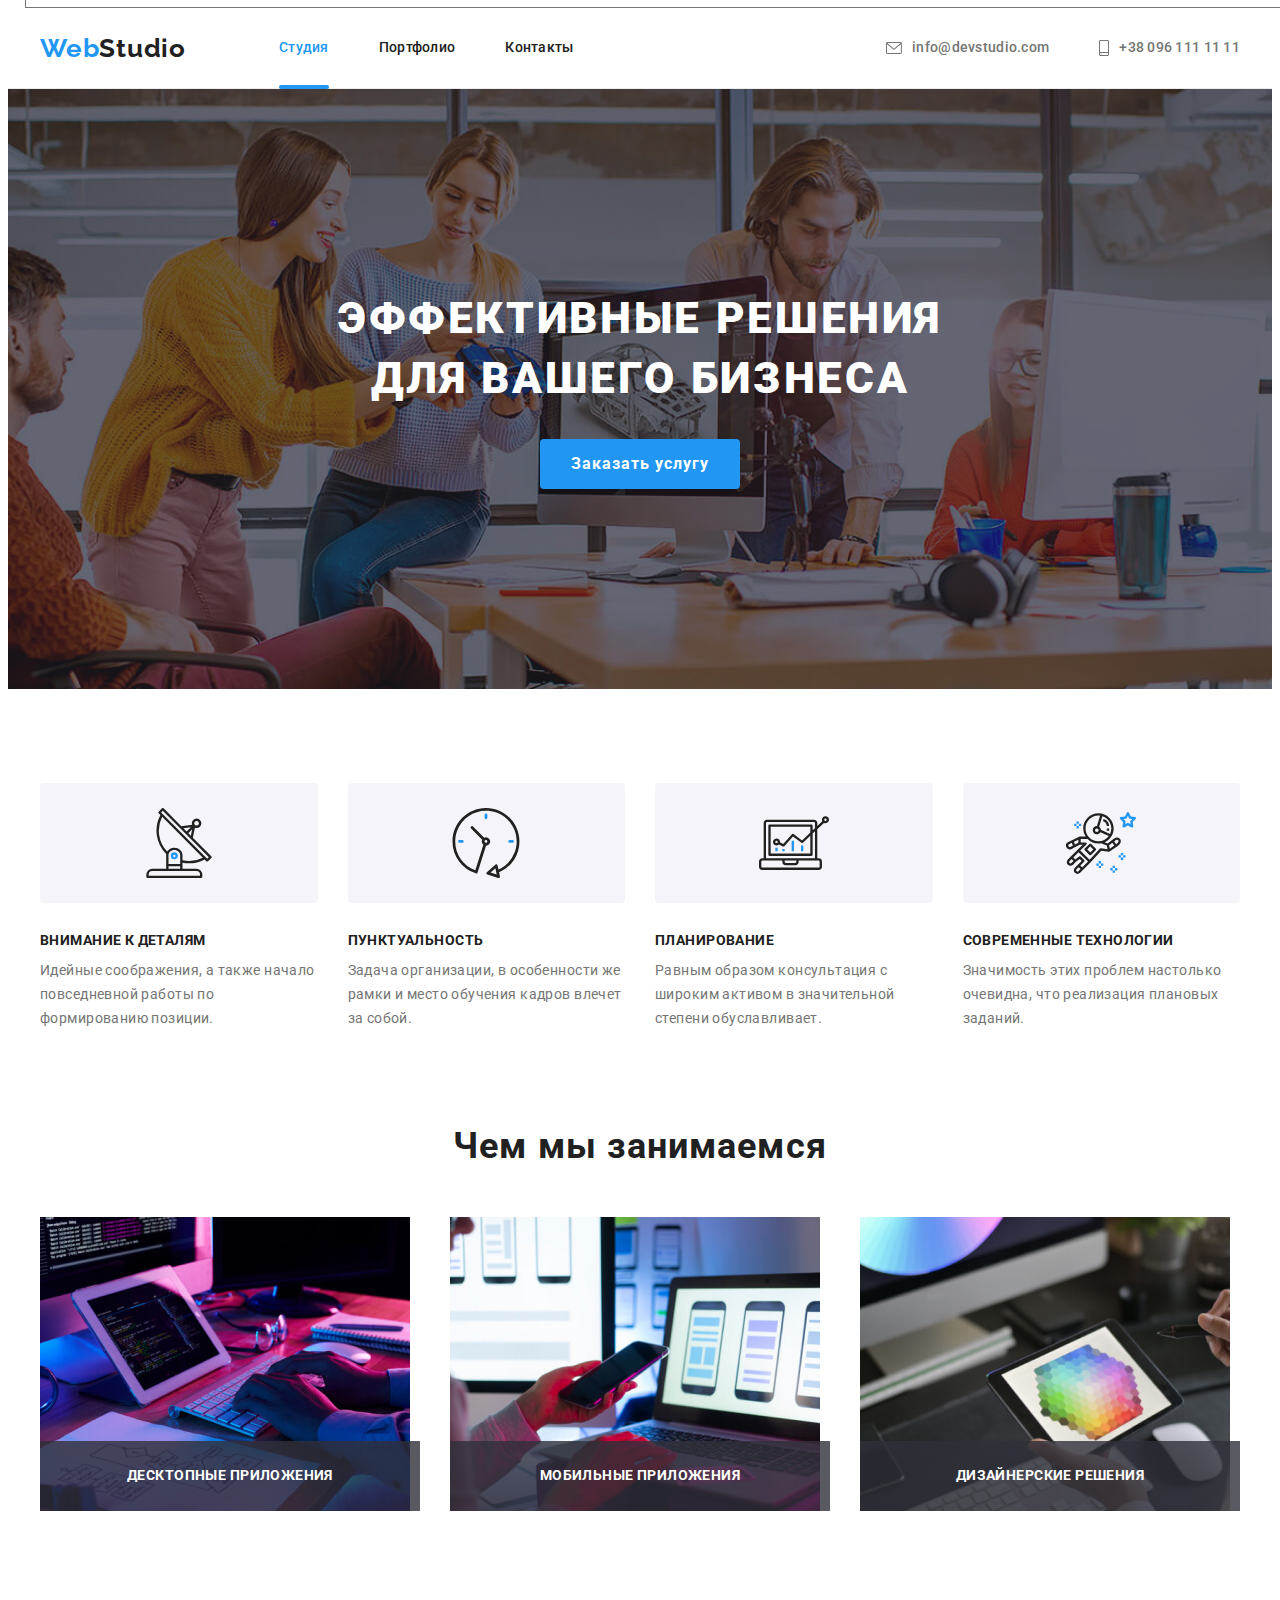
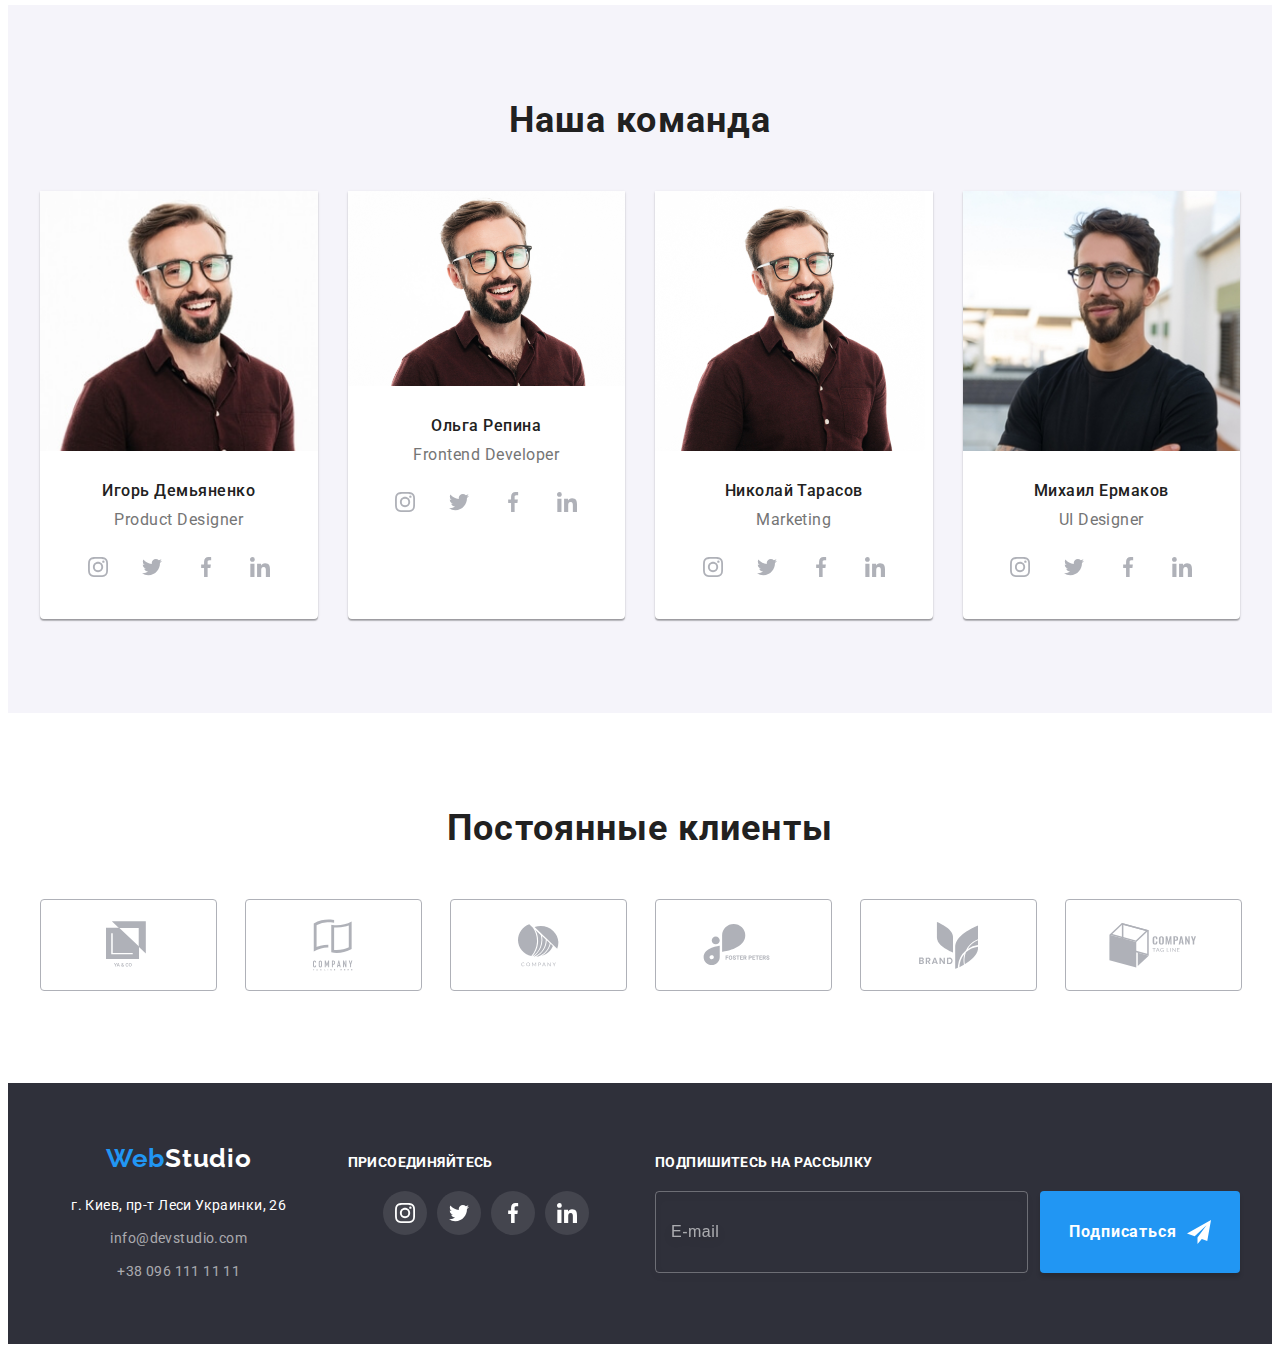
==== commit 4366658b: "add images for hero, work. Test variant for team" ====
--- a/index.html
+++ b/index.html
@@ -173,15 +173,17 @@
       </header>
       <main>
         <!-- main section -->
-        <section class="hero hero--overlay">
-          <div class="container">
-            <div class="hero__inner-wrap">
-              <h1 class="hero__title">
-                Эффективные решения для вашего бизнеса
-              </h1>
-              <button type="button" class="button" data-modal-open>
-                Заказать услугу
-              </button>
+        <section class="hero">
+          <div class="hero--overlay">
+            <div class="container">
+              <div class="hero__inner-wrap">
+                <h1 class="hero__title">
+                  Эффективные решения для вашего бизнеса
+                </h1>
+                <button type="button" class="button" data-modal-open>
+                  Заказать услугу
+                </button>
+              </div>
             </div>
           </div>
         </section>
@@ -248,6 +250,7 @@
             <ul class="work__list">
               <li class="work__item">
                 <img
+                  srcset="./images/box01.jpg 1x, ./images/box01@2x.jpg 2x"
                   src="./images/box01.jpg"
                   alt="человек печатает на клавиатуре"
                   width="370"
@@ -258,6 +261,7 @@
               </li>
               <li class="work__item">
                 <img
+                  srcset="./images/box02.jpg 1x, ./images/box02@2x.jpg 2x"
                   src="./images/box02.jpg"
                   alt="человек перед ноутбуком с телефоном в руке"
                   width="370"
@@ -268,6 +272,7 @@
               </li>
               <li class="work__item">
                 <img
+                  srcset="./images/box03.jpg 1x, ./images/box03@2x.jpg 2x"
                   src="./images/box03.jpg"
                   alt="в руках держат планшет с картой цветов"
                   width="370"
@@ -285,12 +290,22 @@
             <h2 class="section__title">Наша команда</h2>
             <ul class="team__list">
               <li class="team__list-item">
-                <img
-                  src="./images/team01.jpg"
-                  alt="Игорь Демьяненко"
-                  width="270"
-                  class="team__photo"
-                />
+                <div class="team__photo-wrap">
+                  <img
+                    srcset="
+                      ./images/team/team01-270.jpg 270w,
+                      ./images/team/team01-354.jpg 354w,
+                      ./images/team/team01-450.jpg 450w,
+                      ./images/team/team01-540.jpg 540w,
+                      ./images/team/team01-708.jpg 708w,
+                      ./images/team/team01-900.jpg 900w
+                    "
+                    src="./images/team/team01-450.jpg"
+                    sizes="(min-width: 1200px) 270px, (min-width: 768px) 354px, 450px"
+                    alt="Игорь Демьяненко"
+                    class="team__photo"
+                  />
+                </div>
                 <div class="team__wrap">
                   <h3 class="team__subtitle">Игорь Демьяненко</h3>
                   <p class="team__descr">Product Designer</p>
@@ -371,12 +386,13 @@
                 </div>
               </li>
               <li class="team__list-item">
-                <img
-                  src="./images/team02.jpg"
-                  alt="Ольга Репина"
-                  width="270"
-                  class="team__photo"
-                />
+                <div class="team__photo-wrap">
+                  <img
+                    src="./images/team/team-wide.jpg"
+                    alt="Ольга Репина"
+                    class="team__photo"
+                  />
+                </div>
                 <div class="team__wrap">
                   <h3 class="team__subtitle">Ольга Репина</h3>
                   <p class="team__descr">Frontend Developer</p>
@@ -457,12 +473,13 @@
                 </div>
               </li>
               <li class="team__list-item">
-                <img
-                  src="./images/team03.jpg"
-                  alt="Николай Тарасов"
-                  width="270"
-                  class="team__"
-                />
+                <div class="team__photo-wrap">
+                  <img
+                    src="./images/team/img-270.jpg"
+                    alt="Николай Тарасов"
+                    class="team__"
+                  />
+                </div>
                 <div class="team__wrap">
                   <h3 class="team__subtitle">Николай Тарасов</h3>
                   <p class="team__descr">Marketing</p>
@@ -543,12 +560,22 @@
                 </div>
               </li>
               <li class="team__list-item">
-                <img
-                  src="./images/team04.jpg"
-                  alt="Михаил Ермаков"
-                  width="270"
-                  class="team__photo"
-                />
+                <div class="team__photo-wrap">
+                  <img
+                    srcset="
+                      ./images/team/team04-270.jpg 270w,
+                      ./images/team/team04-354.jpg 354w,
+                      ./images/team/team04-450.jpg 450w,
+                      ./images/team/team04-540.jpg 540w,
+                      ./images/team/team04-708.jpg 708w,
+                      ./images/team/team04-900.jpg 900w
+                    "
+                    src="./images/team/team04-450.jpg"
+                    sizes="(min-width: 1200px) 270px, (min-width: 768px) 354px, 450px"
+                    alt="Михаил Ермаков"
+                    class="team__photo"
+                  />
+                </div>
                 <div class="team__wrap">
                   <h3 class="team__subtitle">Михаил Ермаков</h3>
                   <p class="team__descr">UI Designer</p>
--- a/css/main.min.css
+++ b/css/main.min.css
@@ -1,2 +1,2 @@
-.logo,.logo:visited,.menu-burger__nav-link,.menu-burger__contact-link,.menu-burger__contact-link--accent,.menu-burger__social-link,.menu-link,.page-footer__link{text-decoration:none}.menu-burger__nav,.menu-burger__contacts,.menu-burger__socials,.social,.page-header__site-nav,.page-header__auth-nav,.features__list,.work__list,.team__list,.clients__list{list-style:none;margin:0;padding:0}.visually-hidden{position:absolute !important;clip:rect(1px 1px 1px 1px);clip:rect(1px, 1px, 1px, 1px);padding:0 !important;border:0 !important;height:1px !important;width:1px !important;overflow:hidden}body{font-family:"Roboto",sans-serif;color:#757575}body.modal-open{overflow:hidden}img{display:block;max-width:100%;height:auto}p{margin:0;padding:0}a{color:#2196f3}h1,h2,h3,h4,h5,h6{margin:0;padding:0;color:#212121}.page-container{display:-webkit-box;display:-ms-flexbox;display:flex;-webkit-box-orient:vertical;-webkit-box-direction:normal;-ms-flex-direction:column;flex-direction:column;min-height:100vh}.page-container__body{-webkit-box-flex:1;-ms-flex-positive:1;flex-grow:1}.container{padding:0 15px;margin-left:auto;margin-right:auto;outline:1px solid green}@media screen and (min-width: 480px){.container{width:480px}}@media screen and (min-width: 768px){.container{width:768px}}@media screen and (min-width: 1200px){.container{width:1200px}}.icon{fill:currentColor}.section{padding-top:60px;padding-bottom:60px}@media screen and (min-width: 1200px){.section{padding-top:94px;padding-bottom:94px}}.section__title{margin-bottom:30px;font-weight:700;font-size:28px;line-height:1.17;text-align:center;letter-spacing:0.03em}@media screen and (min-width: 1200px){.section__title{margin-bottom:50px;font-size:36px}}.section__subtitle{margin-bottom:10px;font-weight:700;font-size:14px;line-height:1.14;letter-spacing:0.03em;text-transform:uppercase;text-align:center}@media screen and (min-width: 768px){.section__subtitle{text-align:left}}.section__subtitle--inverse{margin-bottom:20px;color:#fff}@media screen and (max-width: 1199px){.section__subtitle--centered{text-align:center}}.logo,.logo:visited{font-family:"Raleway",sans-serif;font-weight:700;font-size:24px;line-height:1.17;letter-spacing:0.03em;color:#212121}@media screen and (min-width: 1200px){.logo,.logo:visited{font-size:26px;line-height:1.19}}.logo__accent{color:#2196f3}.logo--inversion,.logo--inversion:visited{color:#fff}.burger-menu__button{display:-webkit-box;display:-ms-flexbox;display:flex;-webkit-box-pack:center;-ms-flex-pack:center;justify-content:center;-webkit-box-align:center;-ms-flex-align:center;align-items:center;position:relative;z-index:2;width:40px;height:40px;padding:0;border:none;background-color:inherit;color:#000;-webkit-transition:color 250ms cubic-bezier(0.4, 0, 0.2, 1),opacity 250ms cubic-bezier(0.4, 0, 0.2, 1);transition:color 250ms cubic-bezier(0.4, 0, 0.2, 1),opacity 250ms cubic-bezier(0.4, 0, 0.2, 1)}.burger-menu__button:hover,.burger-menu__button:focus{color:#2196f3}.burger-menu__button .burger-menu__icon-cross{display:none}.burger-menu__button.is-open .burger-menu__icon-cross{display:block}.burger-menu__button.is-open .burger-menu__icon-menu{display:none}@media screen and (min-width: 768px){.burger-menu__button{display:none}}.menu-burger__container{position:absolute;z-index:1;top:0;left:0;width:100%;height:100vh;min-height:550px;display:-webkit-box;display:-ms-flexbox;display:flex;-webkit-box-orient:vertical;-webkit-box-direction:normal;-ms-flex-direction:column;flex-direction:column;-webkit-box-pack:justify;-ms-flex-pack:justify;justify-content:space-between;padding:48px 40px;overflow:auto;background-color:#fff;border:1px solid #757575;-webkit-transform:translateY(-100%);transform:translateY(-100%);-webkit-transition:-webkit-transform 250ms cubic-bezier(0.4, 0, 0.2, 1);transition:-webkit-transform 250ms cubic-bezier(0.4, 0, 0.2, 1);transition:transform 250ms cubic-bezier(0.4, 0, 0.2, 1);transition:transform 250ms cubic-bezier(0.4, 0, 0.2, 1), -webkit-transform 250ms cubic-bezier(0.4, 0, 0.2, 1)}@media screen and (max-width: 767px){.menu-burger__container.is-open{-webkit-transform:translateY(0);transform:translateY(0)}}.menu-burger__nav{margin-bottom:64px}.menu-burger__nav-item:not(:last-child),.menu-burger__contact-item:not(:last-child){padding-bottom:32px}.menu-burger__nav-link{font-weight:500;font-size:40px;line-height:1.18;letter-spacing:0.02em;color:#212121;-webkit-transition:color 250ms cubic-bezier(0.4, 0, 0.2, 1);transition:color 250ms cubic-bezier(0.4, 0, 0.2, 1)}.menu-burger__nav-link:hover,.menu-burger__nav-link:focus{color:#2196f3}.menu-burger__nav-link--current{color:#2196f3}.menu-burger__contacts{margin-bottom:64px;margin-top:auto}.menu-burger__contact-link{font-weight:500;font-size:24px;line-height:1.17;letter-spacing:0.02em;color:#757575}.menu-burger__contact-link--accent{font-size:34px;color:#2196f3}.menu-burger__socials{display:-webkit-box;display:-ms-flexbox;display:flex;-webkit-box-align:center;-ms-flex-align:center;align-items:center}@media screen and (max-width: 454px){.menu-burger__socials{-webkit-box-orient:vertical;-webkit-box-direction:normal;-ms-flex-direction:column;flex-direction:column;-webkit-box-align:start;-ms-flex-align:start;align-items:flex-start}}@media screen and (min-width: 455px){.menu-burger__social-item:not(:last-child)::after{content:'';display:inline-block;margin-left:10px;margin-right:10px;height:22px;width:1px;vertical-align:middle;background-color:rgba(33,33,33,0.2)}}.menu-burger__social-link{font-weight:500;font-size:18px;line-height:1.22;letter-spacing:0.02em}.menu-link{display:-webkit-box;display:-ms-flexbox;display:flex;-webkit-box-pack:center;-ms-flex-pack:center;justify-content:center;-webkit-box-align:center;-ms-flex-align:center;align-items:center;padding-top:32px;padding-bottom:32px;font-weight:500;font-size:14px;line-height:1.14;letter-spacing:0.02em;color:#212121;fill:currentColor;-webkit-transition:color 250ms cubic-bezier(0.4, 0, 0.2, 1);transition:color 250ms cubic-bezier(0.4, 0, 0.2, 1)}.menu-link:hover,.menu-link:focus{color:#2196f3}.menu-link--current{color:#2196f3}.menu-link--current::after{position:absolute;bottom:-1px;content:'';display:block;width:100%;height:4px;background:#2196f3;border-radius:2px}.menu-link--shadowed{color:#757575}.menu-link__icon{margin-right:10px}@media screen and (max-width: 1199px){.auth-nav{-webkit-box-orient:vertical;-webkit-box-direction:normal;-ms-flex-direction:column;flex-direction:column}}.auth-nav__list-item{position:relative}@media screen and (min-width: 1200px){.auth-nav__list-item:not(:last-child){margin-right:50px}}@media screen and (max-width: 1199px){.auth-nav__menu-link{padding-top:5px;padding-bottom:5px;font-size:12px;line-height:1.17}}.button{display:-webkit-inline-box;display:-ms-inline-flexbox;display:inline-flex;-webkit-box-pack:center;-ms-flex-pack:center;justify-content:center;-webkit-box-align:center;-ms-flex-align:center;align-items:center;padding-top:10px;padding-bottom:10px;min-width:200px;min-height:50px;font-family:inherit;font-weight:700;font-size:16px;line-height:1.87;letter-spacing:0.06em;border:none;border-radius:4px;cursor:pointer;-webkit-box-shadow:0px 4px 4px rgba(0,0,0,0.15);box-shadow:0px 4px 4px rgba(0,0,0,0.15);color:#fff;background-color:#2196f3;-webkit-transition:background-color 250ms cubic-bezier(0.4, 0, 0.2, 1),color 250ms cubic-bezier(0.4, 0, 0.2, 1);transition:background-color 250ms cubic-bezier(0.4, 0, 0.2, 1),color 250ms cubic-bezier(0.4, 0, 0.2, 1)}.button:hover,.button:focus{color:#212121;background-color:#f5f4fa}.button__icon{fill:currentColor;margin-left:10px}.button--small{min-height:38px;min-width:44px;padding:6px 22px;font-weight:500;line-height:1.63;letter-spacing:0.03em;border:none;-webkit-box-shadow:0px 3px 1px rgba(0,0,0,0.1),0px 1px 2px rgba(0,0,0,0.08),0px 2px 2px rgba(0,0,0,0.12);box-shadow:0px 3px 1px rgba(0,0,0,0.1),0px 1px 2px rgba(0,0,0,0.08),0px 2px 2px rgba(0,0,0,0.12);-webkit-transition:background-color 250ms cubic-bezier(0.4, 0, 0.2, 1),color 250ms cubic-bezier(0.4, 0, 0.2, 1);transition:background-color 250ms cubic-bezier(0.4, 0, 0.2, 1),color 250ms cubic-bezier(0.4, 0, 0.2, 1)}.button--small:hover,.button--small:focus{-webkit-box-shadow:0px 3px 1px rgba(0,0,0,0.1),0px 1px 2px rgba(0,0,0,0.08),0px 2px 2px rgba(0,0,0,0.12);box-shadow:0px 3px 1px rgba(0,0,0,0.1),0px 1px 2px rgba(0,0,0,0.08),0px 2px 2px rgba(0,0,0,0.12)}.button--secondary{color:#212121;background-color:#f5f4fa;-webkit-box-shadow:none;box-shadow:none}.button--secondary:hover,.button--secondary:focus{color:#fff;background-color:#2196f3}.button-close{display:-webkit-inline-box;display:-ms-inline-flexbox;display:inline-flex;-webkit-box-pack:center;-ms-flex-pack:center;justify-content:center;-webkit-box-align:center;-ms-flex-align:center;align-items:center;padding:0;width:30px;height:30px;border:1px solid rgba(0,0,0,0.1);border-radius:50%;background-color:#fff;-webkit-transition:color 250ms cubic-bezier(0.4, 0, 0.2, 1);transition:color 250ms cubic-bezier(0.4, 0, 0.2, 1);-webkit-box-shadow:none;box-shadow:none}.button-close:hover,.button-close:focus{color:#2196f3}.social{display:-webkit-inline-box;display:-ms-inline-flexbox;display:inline-flex}.social__container{display:-webkit-box;display:-ms-flexbox;display:flex;-webkit-box-pack:center;-ms-flex-pack:center;justify-content:center;-webkit-box-align:center;-ms-flex-align:center;align-items:center;width:100%;height:100%;border-radius:50%;-webkit-transition:color 250ms cubic-bezier(0.4, 0, 0.2, 1),background-color 250ms cubic-bezier(0.4, 0, 0.2, 1);transition:color 250ms cubic-bezier(0.4, 0, 0.2, 1),background-color 250ms cubic-bezier(0.4, 0, 0.2, 1);color:#afb1b8;background-color:rgba(0,0,0,0)}.social__container:hover,.social__container:focus{color:#fff;background-color:#2196f3}.social__list-item{width:44px;height:44px}.social__list-item:not(:last-child){margin-right:10px}.social__icon{fill:currentColor}.social__container--gray{color:#fff;background-color:rgba(255,255,255,0.1)}.backdrop{position:fixed;top:0;left:0;width:100%;height:100%;background-color:rgba(0,0,0,0.2);opacity:1;visibility:visible;-webkit-transition:opacity 250ms cubic-bezier(0.4, 0, 0.2, 1),visibility 250ms cubic-bezier(0.4, 0, 0.2, 1);transition:opacity 250ms cubic-bezier(0.4, 0, 0.2, 1),visibility 250ms cubic-bezier(0.4, 0, 0.2, 1)}.backdrop.is-hidden{opacity:0;visibility:hidden;pointer-events:none}.backdrop.is-hidden .modal{-webkit-transform:translate(-50%, -50%) scale(0.9);transform:translate(-50%, -50%) scale(0.9)}.modal{position:relative;z-index:3;overflow:auto;top:50%;left:50%;width:calc(100% - 30px);max-width:528px;max-height:calc(100% - 30px);background-color:#fff;-webkit-box-shadow:0px 1px 3px rgba(0,0,0,0.12),0px 1px 1px rgba(0,0,0,0.14),0px 2px 1px rgba(0,0,0,0.2);box-shadow:0px 1px 3px rgba(0,0,0,0.12),0px 1px 1px rgba(0,0,0,0.14),0px 2px 1px rgba(0,0,0,0.2);border-radius:4px;-webkit-transform:translate(-50%, -50%) scale(1);transform:translate(-50%, -50%) scale(1);-webkit-transition:-webkit-transform 250ms cubic-bezier(0.4, 0, 0.2, 1);transition:-webkit-transform 250ms cubic-bezier(0.4, 0, 0.2, 1);transition:transform 250ms cubic-bezier(0.4, 0, 0.2, 1);transition:transform 250ms cubic-bezier(0.4, 0, 0.2, 1), -webkit-transform 250ms cubic-bezier(0.4, 0, 0.2, 1)}.modal__button-close{position:absolute;z-index:4;top:8px;right:8px}.modal__wrap{padding:40px;text-align:center}.modal__header{margin-bottom:12px;font-weight:bold;font-size:20px;line-height:1.15;text-align:center;letter-spacing:0.03em;color:#212121}.form-field{position:relative;display:-webkit-box;display:-ms-flexbox;display:flex;-webkit-box-orient:vertical;-webkit-box-direction:normal;-ms-flex-direction:column;flex-direction:column;margin-bottom:10px;text-align:left}.form-field__label{margin-bottom:4px;font-size:12px;line-height:1.17;letter-spacing:0.01em}.form-field__input,.form-field__textarea{border:1px solid rgba(33,33,33,0.2);border-radius:4px}.form-field__input::-webkit-input-placeholder,.form-field__textarea::-webkit-input-placeholder{color:rgba(117,117,117,0.5)}.form-field__input:-ms-input-placeholder,.form-field__textarea:-ms-input-placeholder{color:rgba(117,117,117,0.5)}.form-field__input::-ms-input-placeholder,.form-field__textarea::-ms-input-placeholder{color:rgba(117,117,117,0.5)}.form-field__input::placeholder,.form-field__textarea::placeholder{color:rgba(117,117,117,0.5)}.form-field__input:focus,.form-field__textarea:focus{border-color:#2196f3}.form-field__input{height:40px;padding:11px;padding-left:42px}.form-field__textarea{padding:12px 16px;height:120px;resize:none}.form-field__icon{position:absolute;bottom:11px;left:12px;fill:#212121;-webkit-transition:color 250ms cubic-bezier(0.4, 0, 0.2, 1);transition:color 250ms cubic-bezier(0.4, 0, 0.2, 1)}.form-field:focus-within .form-field__icon{fill:#2196f3}.form-field--last{margin-bottom:20px}.form-field__outer-wrap{text-align:left}.form-field-checkbox{position:relative;display:-webkit-inline-box;display:-ms-inline-flexbox;display:inline-flex;-webkit-box-pack:center;-ms-flex-pack:center;justify-content:center;margin-bottom:30px}.form-field-checkbox__input{position:absolute;width:1px;height:1px;margin:-1px;border:0;padding:0;clip:rect(0 0 0 0);overflow:hidden}.form-field-checkbox__icon{display:inline-block;-ms-flex-negative:0;flex-shrink:0;width:16px;height:15px;margin-top:5px;margin-right:8px;border:2px solid #212121;border-radius:2px;fill:#fff}.form-field-checkbox__input:checked+.form-field-checkbox__icon{border-color:transparent;background-color:#2196f3;opacity:1}.form-field-checkbox__label{margin-bottom:0;text-align:left;font-size:14px;line-height:1.71;letter-spacing:0.03em}.subscribe-form{max-width:450px;margin-left:auto;margin-right:auto}@media screen and (min-width: 1200px){.subscribe-form{display:-webkit-box;display:-ms-flexbox;display:flex;max-width:none;width:100%}}.subscribe-form__field-input{height:50px;padding:15px;width:100%;margin-bottom:20px;border:1px solid rgba(255,255,255,0.3);-webkit-filter:drop-shadow(0px 4px 4px rgba(0,0,0,0.15));filter:drop-shadow(0px 4px 4px rgba(0,0,0,0.15));border-radius:4px;color:#fff;background-color:rgba(0,0,0,0)}@media screen and (min-width: 768px){.subscribe-form__field-input{-webkit-box-flex:1;-ms-flex-positive:1;flex-grow:1;margin-right:12px}}@media screen and (min-width: 1200px){.subscribe-form__field-input{margin-bottom:0}}.subscribe-form__field-input::-webkit-input-placeholder{font-size:16px;line-height:1.25;letter-spacing:0.03em;color:rgba(255,255,255,0.6)}.subscribe-form__field-input:-ms-input-placeholder{font-size:16px;line-height:1.25;letter-spacing:0.03em;color:rgba(255,255,255,0.6)}.subscribe-form__field-input::-ms-input-placeholder{font-size:16px;line-height:1.25;letter-spacing:0.03em;color:rgba(255,255,255,0.6)}.subscribe-form__field-input::placeholder{font-size:16px;line-height:1.25;letter-spacing:0.03em;color:rgba(255,255,255,0.6)}.page-header{border-bottom:1px solid #ececec}.page-header__container{position:relative;z-index:0}@media screen and (min-width: 768px){.page-header__logo{margin-right:88px}}@media screen and (min-width: 1200px){.page-header__logo{margin-right:93px}}.page-header__wrap{display:-webkit-box;display:-ms-flexbox;display:flex;-webkit-box-align:center;-ms-flex-align:center;align-items:center;-webkit-box-pack:justify;-ms-flex-pack:justify;justify-content:space-between}@media screen and (max-width: 767px){.page-header__wrap{padding-top:16px;padding-bottom:16px}}.page-header__menu-wrap{display:-webkit-box;display:-ms-flexbox;display:flex;-webkit-box-align:center;-ms-flex-align:center;align-items:center;-webkit-box-pack:justify;-ms-flex-pack:justify;justify-content:space-between;-webkit-box-flex:1;-ms-flex-positive:1;flex-grow:1}@media screen and (max-width: 767px){.page-header__menu-wrap{display:none}}.page-header__inner-wrap-nav{display:-webkit-box;display:-ms-flexbox;display:flex;-webkit-box-pack:center;-ms-flex-pack:center;justify-content:center;-webkit-box-align:center;-ms-flex-align:center;align-items:center}.page-header__site-nav,.page-header__auth-nav{display:-webkit-box;display:-ms-flexbox;display:flex}.page-header__auth-nav{margin-left:auto}.page-header__list-item{position:relative}.page-header__list-item:not(:last-child){margin-right:50px}.hero{display:-webkit-box;display:-ms-flexbox;display:flex;-webkit-box-pack:center;-ms-flex-pack:center;justify-content:center;-webkit-box-align:center;-ms-flex-align:center;align-items:center;height:400px}@media screen and (min-width: 1200px){.hero{height:600px}}.hero--overlay{margin-left:auto;margin-right:auto;background-color:#2f303a;background-repeat:no-repeat;background-position:center;background-size:cover;text-align:center;background-image:-webkit-gradient(linear, left top, left bottom, from(rgba(47,48,58,0.4)), to(rgba(47,48,58,0.4))),url("../images/hero.jpg");background-image:linear-gradient(rgba(47,48,58,0.4), rgba(47,48,58,0.4)),url("../images/hero.jpg")}@media screen and (min-width: 1200px){.hero--overlay{max-width:1600px}}.hero__inner-wrap{max-width:360px;margin-left:auto;margin-right:auto}@media screen and (min-width: 1200px){.hero__inner-wrap{max-width:700px}}.hero__title{font-weight:900;font-size:26px;line-height:1.62;letter-spacing:0.06em;text-transform:uppercase;color:#fff;margin-bottom:30px}@media screen and (min-width: 1200px){.hero__title{font-size:44px;line-height:1.36}}@media screen and (min-width: 768px){.features__list{display:-webkit-box;display:-ms-flexbox;display:flex;-ms-flex-wrap:wrap;flex-wrap:wrap;margin:-15px}}@media screen and (max-width: 767px){.features__list-item:not(:last-child){margin-bottom:30px}}@media screen and (min-width: 768px){.features__list-item{margin:15px;-ms-flex-preferred-size:calc((100% - 2 * 30px) / 2);flex-basis:calc((100% - 2 * 30px) / 2)}}@media screen and (min-width: 1200px){.features__list-item{-ms-flex-preferred-size:calc((100% - 4 * 30px) / 4);flex-basis:calc((100% - 4 * 30px) / 4)}}.features__item-wrapper{display:-webkit-box;display:-ms-flexbox;display:flex;-webkit-box-pack:center;-ms-flex-pack:center;justify-content:center;-webkit-box-align:center;-ms-flex-align:center;align-items:center;height:120px;margin-bottom:30px;color:#212121;background-color:#f5f4fa;border-radius:4px}.features__text{font-size:14px;line-height:1.71;letter-spacing:0.03em}.work{padding-top:0}@media screen and (max-width: 1199px){.work{display:none}}.work__list{display:-webkit-box;display:-ms-flexbox;display:flex;-ms-flex-wrap:wrap;flex-wrap:wrap;margin:-15px}.work__item{margin:15px;-ms-flex-preferred-size:calc((100% - 3 * 30px) / 3);flex-basis:calc((100% - 3 * 30px) / 3);position:relative}.work__title{position:absolute;bottom:0;left:0;width:100%;padding-top:27px;padding-bottom:27px;margin-bottom:0;text-align:center;color:#fff;background-color:rgba(47,48,58,0.8)}.team{background-color:#f5f4fa}@media screen and (min-width: 768px){.team__list{display:-webkit-box;display:-ms-flexbox;display:flex;-ms-flex-wrap:wrap;flex-wrap:wrap;margin:-15px}}.team__list-item{overflow:hidden;-webkit-box-shadow:0px 1px 3px rgba(0,0,0,0.12),0px 1px 1px rgba(0,0,0,0.14),0px 2px 1px rgba(0,0,0,0.2);box-shadow:0px 1px 3px rgba(0,0,0,0.12),0px 1px 1px rgba(0,0,0,0.14),0px 2px 1px rgba(0,0,0,0.2);border-radius:0px 0px 4px 4px;background-color:#fff}@media screen and (max-width: 767px){.team__list-item:not(:last-child){margin-bottom:30px}}@media screen and (min-width: 768px){.team__list-item{margin:15px;-ms-flex-preferred-size:calc((100% - 2 * 30px) / 2);flex-basis:calc((100% - 2 * 30px) / 2)}}@media screen and (min-width: 1200px){.team__list-item{-ms-flex-preferred-size:calc((100% - 4 * 30px) / 4);flex-basis:calc((100% - 4 * 30px) / 4)}}.team__wrap{padding:30px 15px 24px;text-align:center}@media screen and (min-width: 1200px){.team__wrap{padding-bottom:30px}}.team__subtitle,.team__descr{font-size:16px;line-height:1.19;letter-spacing:0.03em}.team__subtitle{margin-bottom:10px;font-weight:500}.team__descr{margin-bottom:16px}.clients__list{display:-webkit-box;display:-ms-flexbox;display:flex;-ms-flex-wrap:wrap;flex-wrap:wrap;margin:-15px}.clients__list-item{margin:15px;height:90px;-ms-flex-preferred-size:calc((100% - 2 * 30px) / 2);flex-basis:calc((100% - 2 * 30px) / 2)}@media screen and (min-width: 768px){.clients__list-item{-ms-flex-preferred-size:calc((100% - 3 * 30px) / 3);flex-basis:calc((100% - 3 * 30px) / 3)}}@media screen and (min-width: 1200px){.clients__list-item{-ms-flex-preferred-size:calc((100% - 6 * 30px) / 6);flex-basis:calc((100% - 6 * 30px) / 6)}}.clients__item{display:-webkit-box;display:-ms-flexbox;display:flex;-webkit-box-pack:center;-ms-flex-pack:center;justify-content:center;-webkit-box-align:center;-ms-flex-align:center;align-items:center;width:100%;height:100%;border:1px solid #afb1b8;border-radius:4px;color:#afb1b8;-webkit-transition:color 250ms cubic-bezier(0.4, 0, 0.2, 1),border-color 250ms cubic-bezier(0.4, 0, 0.2, 1);transition:color 250ms cubic-bezier(0.4, 0, 0.2, 1),border-color 250ms cubic-bezier(0.4, 0, 0.2, 1)}.clients__item:hover,.clients__item:focus{color:#2196f3;border-color:#2196f3}.page-footer{padding-top:60px;padding-bottom:60px;background-color:#2f303a}.page-footer__container{text-align:center}@media screen and (min-width: 768px){.page-footer__container{display:-webkit-box;display:-ms-flexbox;display:flex;-ms-flex-wrap:wrap;flex-wrap:wrap;margin:-15px;-webkit-box-align:baseline;-ms-flex-align:baseline;align-items:baseline}}@media screen and (max-width: 1199px){.page-footer__inner-wrap:not(:last-child){margin-bottom:60px}}@media screen and (min-width: 768px){.page-footer__inner-wrap{margin:15px;-ms-flex-preferred-size:calc((100% - 2 * 30px) / 2);flex-basis:calc((100% - 2 * 30px) / 2)}}@media screen and (min-width: 1200px){.page-footer__inner-wrap{-ms-flex-preferred-size:calc((100% - 4 * 30px) / 4);flex-basis:calc((100% - 4 * 30px) / 4)}}.page-footer__logo{display:block;margin-bottom:20px}.page-footer__address{display:-webkit-box;display:-ms-flexbox;display:flex;-webkit-box-orient:vertical;-webkit-box-direction:normal;-ms-flex-direction:column;flex-direction:column;font-style:inherit}.page-footer__text,.page-footer__link{font-size:14px;line-height:1.71;letter-spacing:0.03em;color:#fff}.page-footer__link{margin-top:9px;color:rgba(255,255,255,0.6);-webkit-transition:color 250ms cubic-bezier(0.4, 0, 0.2, 1);transition:color 250ms cubic-bezier(0.4, 0, 0.2, 1)}.page-footer__link:hover,.page-footer__link:focus{color:#2196f3}.page-footer__form-container{-webkit-box-flex:2;-ms-flex-positive:2;flex-grow:2}@media screen and (max-width: 1199px){.page-footer__form-container{margin-top:0;margin-bottom:15px}}@media screen and (max-width: 767px){.page-footer__form-container{margin-bottom:0}}
+.logo,.logo:visited,.menu-burger__nav-link,.menu-burger__contact-link,.menu-burger__contact-link--accent,.menu-burger__social-link,.menu-link,.page-footer__link{text-decoration:none}.menu-burger__nav,.menu-burger__contacts,.menu-burger__socials,.social,.page-header__site-nav,.page-header__auth-nav,.features__list,.work__list,.team__list,.clients__list,.portfolio__filter-list,.portfolio__cards{list-style:none;margin:0;padding:0}.visually-hidden{position:absolute !important;clip:rect(1px 1px 1px 1px);clip:rect(1px, 1px, 1px, 1px);padding:0 !important;border:0 !important;height:1px !important;width:1px !important;overflow:hidden}body{font-family:"Roboto",sans-serif;color:#757575}body.modal-open{overflow:hidden}img{display:block;max-width:100%;height:auto}p{margin:0;padding:0}a{color:#2196f3}h1,h2,h3,h4,h5,h6{margin:0;padding:0;color:#212121}.page-container{display:-webkit-box;display:-ms-flexbox;display:flex;-webkit-box-orient:vertical;-webkit-box-direction:normal;-ms-flex-direction:column;flex-direction:column;min-height:100vh}.page-container__body{-webkit-box-flex:1;-ms-flex-positive:1;flex-grow:1;position:relative;z-index:0}.container{padding:0 15px;margin-left:auto;margin-right:auto}@media screen and (min-width: 480px){.container{width:480px}}@media screen and (min-width: 768px){.container{width:768px}}@media screen and (min-width: 1200px){.container{width:1200px}}.icon{fill:currentColor}.section{padding-top:60px;padding-bottom:60px}@media screen and (min-width: 1200px){.section{padding-top:94px;padding-bottom:94px}}.section__title{margin-bottom:30px;font-weight:700;font-size:28px;line-height:1.17;text-align:center;letter-spacing:0.03em}@media screen and (min-width: 1200px){.section__title{margin-bottom:50px;font-size:36px}}.section__subtitle{margin-bottom:10px;font-weight:700;font-size:14px;line-height:1.14;letter-spacing:0.03em;text-transform:uppercase;text-align:center}@media screen and (min-width: 768px){.section__subtitle{text-align:left}}.section__subtitle--inverse{margin-bottom:20px;color:#fff}@media screen and (max-width: 1199px){.section__subtitle--centered{text-align:center}}.logo,.logo:visited{font-family:"Raleway",sans-serif;font-weight:700;font-size:24px;line-height:1.17;letter-spacing:0.03em;color:#212121}@media screen and (min-width: 1200px){.logo,.logo:visited{font-size:26px;line-height:1.19}}.logo__accent{color:#2196f3}.logo--inversion,.logo--inversion:visited{color:#fff}.burger-menu__button{display:-webkit-box;display:-ms-flexbox;display:flex;-webkit-box-pack:center;-ms-flex-pack:center;justify-content:center;-webkit-box-align:center;-ms-flex-align:center;align-items:center;position:relative;z-index:10;width:40px;height:40px;padding:0;border:none;background-color:inherit;color:#000;-webkit-transition:color 250ms cubic-bezier(0.4, 0, 0.2, 1),opacity 250ms cubic-bezier(0.4, 0, 0.2, 1);transition:color 250ms cubic-bezier(0.4, 0, 0.2, 1),opacity 250ms cubic-bezier(0.4, 0, 0.2, 1)}.burger-menu__button:hover,.burger-menu__button:focus{color:#2196f3}.burger-menu__button .burger-menu__icon-cross{display:none}.burger-menu__button.is-open .burger-menu__icon-cross{display:block}.burger-menu__button.is-open .burger-menu__icon-menu{display:none}@media screen and (min-width: 768px){.burger-menu__button{display:none}}.menu-burger__container{position:absolute;z-index:9;top:0;left:0;width:100%;height:100vh;min-height:550px;display:-webkit-box;display:-ms-flexbox;display:flex;-webkit-box-orient:vertical;-webkit-box-direction:normal;-ms-flex-direction:column;flex-direction:column;-webkit-box-pack:justify;-ms-flex-pack:justify;justify-content:space-between;padding:48px 40px;overflow:auto;background-color:#fff;border:1px solid #757575;-webkit-transform:translateY(-100%);transform:translateY(-100%);-webkit-transition:-webkit-transform 250ms cubic-bezier(0.4, 0, 0.2, 1);transition:-webkit-transform 250ms cubic-bezier(0.4, 0, 0.2, 1);transition:transform 250ms cubic-bezier(0.4, 0, 0.2, 1);transition:transform 250ms cubic-bezier(0.4, 0, 0.2, 1), -webkit-transform 250ms cubic-bezier(0.4, 0, 0.2, 1)}@media screen and (max-width: 767px){.menu-burger__container.is-open{-webkit-transform:translateY(0);transform:translateY(0)}}.menu-burger__nav{margin-bottom:64px}.menu-burger__nav-item:not(:last-child),.menu-burger__contact-item:not(:last-child){padding-bottom:32px}.menu-burger__nav-link{font-weight:500;font-size:40px;line-height:1.18;letter-spacing:0.02em;color:#212121;-webkit-transition:color 250ms cubic-bezier(0.4, 0, 0.2, 1);transition:color 250ms cubic-bezier(0.4, 0, 0.2, 1)}.menu-burger__nav-link:hover,.menu-burger__nav-link:focus{color:#2196f3}.menu-burger__nav-link--current{color:#2196f3}.menu-burger__contacts{margin-bottom:64px;margin-top:auto}.menu-burger__contact-link{font-weight:500;font-size:24px;line-height:1.17;letter-spacing:0.02em;color:#757575}.menu-burger__contact-link--accent{font-size:34px;color:#2196f3}.menu-burger__socials{display:-webkit-box;display:-ms-flexbox;display:flex;-webkit-box-align:center;-ms-flex-align:center;align-items:center}@media screen and (max-width: 454px){.menu-burger__socials{-webkit-box-orient:vertical;-webkit-box-direction:normal;-ms-flex-direction:column;flex-direction:column;-webkit-box-align:start;-ms-flex-align:start;align-items:flex-start}}@media screen and (min-width: 455px){.menu-burger__social-item:not(:last-child)::after{content:'';display:inline-block;margin-left:10px;margin-right:10px;height:22px;width:1px;vertical-align:middle;background-color:rgba(33,33,33,0.2)}}.menu-burger__social-link{font-weight:500;font-size:18px;line-height:1.22;letter-spacing:0.02em}.menu-link{display:-webkit-box;display:-ms-flexbox;display:flex;-webkit-box-pack:center;-ms-flex-pack:center;justify-content:center;-webkit-box-align:center;-ms-flex-align:center;align-items:center;padding-top:32px;padding-bottom:32px;font-weight:500;font-size:14px;line-height:1.14;letter-spacing:0.02em;color:#212121;fill:currentColor;-webkit-transition:color 250ms cubic-bezier(0.4, 0, 0.2, 1);transition:color 250ms cubic-bezier(0.4, 0, 0.2, 1)}.menu-link:hover,.menu-link:focus{color:#2196f3}.menu-link--current{color:#2196f3}.menu-link--current::after{position:absolute;bottom:-1px;content:'';display:block;width:100%;height:4px;background:#2196f3;border-radius:2px}.menu-link--shadowed{color:#757575}.menu-link__icon{margin-right:10px}@media screen and (max-width: 1199px){.auth-nav{-webkit-box-orient:vertical;-webkit-box-direction:normal;-ms-flex-direction:column;flex-direction:column}}.auth-nav__list-item{position:relative}@media screen and (min-width: 1200px){.auth-nav__list-item:not(:last-child){margin-right:50px}}@media screen and (max-width: 1199px){.auth-nav__menu-link{padding-top:5px;padding-bottom:5px;font-size:12px;line-height:1.17}}.button{display:-webkit-inline-box;display:-ms-inline-flexbox;display:inline-flex;-webkit-box-pack:center;-ms-flex-pack:center;justify-content:center;-webkit-box-align:center;-ms-flex-align:center;align-items:center;padding-top:10px;padding-bottom:10px;min-width:200px;min-height:50px;font-family:inherit;font-weight:700;font-size:16px;line-height:1.87;letter-spacing:0.06em;border:none;border-radius:4px;cursor:pointer;-webkit-box-shadow:0px 4px 4px rgba(0,0,0,0.15);box-shadow:0px 4px 4px rgba(0,0,0,0.15);color:#fff;background-color:#2196f3;-webkit-transition:background-color 250ms cubic-bezier(0.4, 0, 0.2, 1),color 250ms cubic-bezier(0.4, 0, 0.2, 1);transition:background-color 250ms cubic-bezier(0.4, 0, 0.2, 1),color 250ms cubic-bezier(0.4, 0, 0.2, 1)}.button:hover,.button:focus{color:#212121;background-color:#f5f4fa}.button__icon{fill:currentColor;margin-left:10px}.button--small{min-height:38px;min-width:44px;padding:6px 22px;font-weight:500;line-height:1.63;letter-spacing:0.03em;border:none;-webkit-box-shadow:0px 3px 1px rgba(0,0,0,0.1),0px 1px 2px rgba(0,0,0,0.08),0px 2px 2px rgba(0,0,0,0.12);box-shadow:0px 3px 1px rgba(0,0,0,0.1),0px 1px 2px rgba(0,0,0,0.08),0px 2px 2px rgba(0,0,0,0.12);-webkit-transition:background-color 250ms cubic-bezier(0.4, 0, 0.2, 1),color 250ms cubic-bezier(0.4, 0, 0.2, 1);transition:background-color 250ms cubic-bezier(0.4, 0, 0.2, 1),color 250ms cubic-bezier(0.4, 0, 0.2, 1)}.button--small:hover,.button--small:focus{-webkit-box-shadow:0px 3px 1px rgba(0,0,0,0.1),0px 1px 2px rgba(0,0,0,0.08),0px 2px 2px rgba(0,0,0,0.12);box-shadow:0px 3px 1px rgba(0,0,0,0.1),0px 1px 2px rgba(0,0,0,0.08),0px 2px 2px rgba(0,0,0,0.12)}.button--secondary{color:#212121;background-color:#f5f4fa;-webkit-box-shadow:none;box-shadow:none}.button--secondary:hover,.button--secondary:focus{color:#fff;background-color:#2196f3}.button-close{display:-webkit-inline-box;display:-ms-inline-flexbox;display:inline-flex;-webkit-box-pack:center;-ms-flex-pack:center;justify-content:center;-webkit-box-align:center;-ms-flex-align:center;align-items:center;padding:0;width:30px;height:30px;border:1px solid rgba(0,0,0,0.1);border-radius:50%;background-color:#fff;-webkit-transition:color 250ms cubic-bezier(0.4, 0, 0.2, 1);transition:color 250ms cubic-bezier(0.4, 0, 0.2, 1);-webkit-box-shadow:none;box-shadow:none}.button-close:hover,.button-close:focus{color:#2196f3}.social{display:-webkit-inline-box;display:-ms-inline-flexbox;display:inline-flex}.social__container{display:-webkit-box;display:-ms-flexbox;display:flex;-webkit-box-pack:center;-ms-flex-pack:center;justify-content:center;-webkit-box-align:center;-ms-flex-align:center;align-items:center;width:100%;height:100%;border-radius:50%;-webkit-transition:color 250ms cubic-bezier(0.4, 0, 0.2, 1),background-color 250ms cubic-bezier(0.4, 0, 0.2, 1);transition:color 250ms cubic-bezier(0.4, 0, 0.2, 1),background-color 250ms cubic-bezier(0.4, 0, 0.2, 1);color:#afb1b8;background-color:rgba(0,0,0,0)}.social__container:hover,.social__container:focus{color:#fff;background-color:#2196f3}.social__list-item{width:44px;height:44px}.social__list-item:not(:last-child){margin-right:10px}.social__icon{fill:currentColor}.social__container--gray{color:#fff;background-color:rgba(255,255,255,0.1)}.backdrop{position:fixed;top:0;left:0;width:100%;height:100%;background-color:rgba(0,0,0,0.2);opacity:1;visibility:visible;-webkit-transition:opacity 250ms cubic-bezier(0.4, 0, 0.2, 1),visibility 250ms cubic-bezier(0.4, 0, 0.2, 1);transition:opacity 250ms cubic-bezier(0.4, 0, 0.2, 1),visibility 250ms cubic-bezier(0.4, 0, 0.2, 1)}.backdrop.is-hidden{opacity:0;visibility:hidden;pointer-events:none}.backdrop.is-hidden .modal{-webkit-transform:translate(-50%, -50%) scale(0.9);transform:translate(-50%, -50%) scale(0.9)}.modal{position:relative;z-index:3;overflow:auto;top:50%;left:50%;width:calc(100% - 30px);max-width:528px;max-height:calc(100% - 30px);background-color:#fff;-webkit-box-shadow:0px 1px 3px rgba(0,0,0,0.12),0px 1px 1px rgba(0,0,0,0.14),0px 2px 1px rgba(0,0,0,0.2);box-shadow:0px 1px 3px rgba(0,0,0,0.12),0px 1px 1px rgba(0,0,0,0.14),0px 2px 1px rgba(0,0,0,0.2);border-radius:4px;-webkit-transform:translate(-50%, -50%) scale(1);transform:translate(-50%, -50%) scale(1);-webkit-transition:-webkit-transform 250ms cubic-bezier(0.4, 0, 0.2, 1);transition:-webkit-transform 250ms cubic-bezier(0.4, 0, 0.2, 1);transition:transform 250ms cubic-bezier(0.4, 0, 0.2, 1);transition:transform 250ms cubic-bezier(0.4, 0, 0.2, 1), -webkit-transform 250ms cubic-bezier(0.4, 0, 0.2, 1)}.modal__button-close{position:absolute;z-index:4;top:8px;right:8px}.modal__wrap{padding:40px;text-align:center}.modal__header{margin-bottom:12px;font-weight:bold;font-size:20px;line-height:1.15;text-align:center;letter-spacing:0.03em;color:#212121}.form-field{position:relative;display:-webkit-box;display:-ms-flexbox;display:flex;-webkit-box-orient:vertical;-webkit-box-direction:normal;-ms-flex-direction:column;flex-direction:column;margin-bottom:10px;text-align:left}.form-field__label{margin-bottom:4px;font-size:12px;line-height:1.17;letter-spacing:0.01em}.form-field__input,.form-field__textarea{border:1px solid rgba(33,33,33,0.2);border-radius:4px}.form-field__input::-webkit-input-placeholder,.form-field__textarea::-webkit-input-placeholder{color:rgba(117,117,117,0.5)}.form-field__input:-ms-input-placeholder,.form-field__textarea:-ms-input-placeholder{color:rgba(117,117,117,0.5)}.form-field__input::-ms-input-placeholder,.form-field__textarea::-ms-input-placeholder{color:rgba(117,117,117,0.5)}.form-field__input::placeholder,.form-field__textarea::placeholder{color:rgba(117,117,117,0.5)}.form-field__input:focus,.form-field__textarea:focus{border-color:#2196f3}.form-field__input{height:40px;padding:11px;padding-left:42px}.form-field__textarea{padding:12px 16px;height:120px;resize:none}.form-field__icon{position:absolute;bottom:11px;left:12px;fill:#212121;-webkit-transition:color 250ms cubic-bezier(0.4, 0, 0.2, 1);transition:color 250ms cubic-bezier(0.4, 0, 0.2, 1)}.form-field:focus-within .form-field__icon{fill:#2196f3}.form-field--last{margin-bottom:20px}.form-field__outer-wrap{text-align:left}.form-field-checkbox{position:relative;display:-webkit-inline-box;display:-ms-inline-flexbox;display:inline-flex;-webkit-box-pack:center;-ms-flex-pack:center;justify-content:center;margin-bottom:30px}.form-field-checkbox__input{position:absolute;width:1px;height:1px;margin:-1px;border:0;padding:0;clip:rect(0 0 0 0);overflow:hidden}.form-field-checkbox__icon{display:inline-block;-ms-flex-negative:0;flex-shrink:0;width:16px;height:15px;margin-top:5px;margin-right:8px;border:2px solid #212121;border-radius:2px;fill:#fff}.form-field-checkbox__input:checked+.form-field-checkbox__icon{border-color:transparent;background-color:#2196f3;opacity:1}.form-field-checkbox__label{margin-bottom:0;text-align:left;font-size:14px;line-height:1.71;letter-spacing:0.03em}.subscribe-form{max-width:450px;margin-left:auto;margin-right:auto}@media screen and (min-width: 1200px){.subscribe-form{display:-webkit-box;display:-ms-flexbox;display:flex;max-width:none;width:100%}}.subscribe-form__field-input{height:50px;padding:15px;width:100%;margin-bottom:20px;border:1px solid rgba(255,255,255,0.3);-webkit-filter:drop-shadow(0px 4px 4px rgba(0,0,0,0.15));filter:drop-shadow(0px 4px 4px rgba(0,0,0,0.15));border-radius:4px;color:#fff;background-color:rgba(0,0,0,0)}@media screen and (min-width: 768px){.subscribe-form__field-input{-webkit-box-flex:1;-ms-flex-positive:1;flex-grow:1;margin-right:12px}}@media screen and (min-width: 1200px){.subscribe-form__field-input{margin-bottom:0}}.subscribe-form__field-input::-webkit-input-placeholder{font-size:16px;line-height:1.25;letter-spacing:0.03em;color:rgba(255,255,255,0.6)}.subscribe-form__field-input:-ms-input-placeholder{font-size:16px;line-height:1.25;letter-spacing:0.03em;color:rgba(255,255,255,0.6)}.subscribe-form__field-input::-ms-input-placeholder{font-size:16px;line-height:1.25;letter-spacing:0.03em;color:rgba(255,255,255,0.6)}.subscribe-form__field-input::placeholder{font-size:16px;line-height:1.25;letter-spacing:0.03em;color:rgba(255,255,255,0.6)}.portfolio-card{height:100%}.portfolio-card__link{display:block;-webkit-box-shadow:none;box-shadow:none;-webkit-transition:-webkit-box-shadow 250ms cubic-bezier(0.4, 0, 0.2, 1);transition:-webkit-box-shadow 250ms cubic-bezier(0.4, 0, 0.2, 1);transition:box-shadow 250ms cubic-bezier(0.4, 0, 0.2, 1);transition:box-shadow 250ms cubic-bezier(0.4, 0, 0.2, 1), -webkit-box-shadow 250ms cubic-bezier(0.4, 0, 0.2, 1);color:inherit;text-decoration:none}@media screen and (min-width: 768px){.portfolio-card__link{display:-webkit-box;display:-ms-flexbox;display:flex;-webkit-box-orient:vertical;-webkit-box-direction:normal;-ms-flex-direction:column;flex-direction:column;height:100%}}.portfolio-card__link:hover,.portfolio-card__link:focus{-webkit-box-shadow:0px 1px 1px rgba(0,0,0,0.12),0px 4px 4px rgba(0,0,0,0.06),1px 4px 6px rgba(0,0,0,0.16);box-shadow:0px 1px 1px rgba(0,0,0,0.12),0px 4px 4px rgba(0,0,0,0.06),1px 4px 6px rgba(0,0,0,0.16)}.portfolio-card__photo-thumb{position:relative;z-index:0;overflow:hidden}.portfolio-card__overlay{position:absolute;z-index:1;top:1px;left:0;display:-webkit-box;display:-ms-flexbox;display:flex;-webkit-box-align:center;-ms-flex-align:center;align-items:center;padding:24px;width:100%;height:100%;font-size:18px;line-height:1.56;letter-spacing:0.03em;color:#fff;background-color:rgba(33,150,243,0.9);-webkit-transform:translateY(100%);transform:translateY(100%);-webkit-transition:-webkit-transform 250ms cubic-bezier(0.4, 0, 0.2, 1);transition:-webkit-transform 250ms cubic-bezier(0.4, 0, 0.2, 1);transition:transform 250ms cubic-bezier(0.4, 0, 0.2, 1);transition:transform 250ms cubic-bezier(0.4, 0, 0.2, 1), -webkit-transform 250ms cubic-bezier(0.4, 0, 0.2, 1)}.portfolio-card__link:hover .portfolio-card__overlay,.portfolio-card__link:focus .portfolio-card__overlay{-webkit-transform:translateY(-1px);transform:translateY(-1px)}.portfolio-card__photo{max-width:100%;height:auto}.portfolio-card__wrap{padding:20px 24px;border:1px solid #eeeeee;border-top:none}@media screen and (min-width: 768px){.portfolio-card__wrap{-webkit-box-flex:1;-ms-flex-positive:1;flex-grow:1}}.portfolio-card__title{margin-bottom:4px;font-weight:700;font-size:18px;line-height:2;letter-spacing:0.06em}.portfolio-card__descr{font-size:16px;line-height:1.88;letter-spacing:0.03em}.page-header{border-bottom:1px solid #ececec}.page-header__container{position:relative;z-index:1}@media screen and (min-width: 768px){.page-header__logo{margin-right:88px}}@media screen and (min-width: 1200px){.page-header__logo{margin-right:93px}}.page-header__wrap{display:-webkit-box;display:-ms-flexbox;display:flex;-webkit-box-align:center;-ms-flex-align:center;align-items:center;-webkit-box-pack:justify;-ms-flex-pack:justify;justify-content:space-between}@media screen and (max-width: 767px){.page-header__wrap{padding-top:16px;padding-bottom:16px}}.page-header__menu-wrap{display:-webkit-box;display:-ms-flexbox;display:flex;-webkit-box-align:center;-ms-flex-align:center;align-items:center;-webkit-box-pack:justify;-ms-flex-pack:justify;justify-content:space-between;-webkit-box-flex:1;-ms-flex-positive:1;flex-grow:1}@media screen and (max-width: 767px){.page-header__menu-wrap{display:none}}.page-header__inner-wrap-nav{display:-webkit-box;display:-ms-flexbox;display:flex;-webkit-box-pack:center;-ms-flex-pack:center;justify-content:center;-webkit-box-align:center;-ms-flex-align:center;align-items:center}.page-header__site-nav,.page-header__auth-nav{display:-webkit-box;display:-ms-flexbox;display:flex}.page-header__auth-nav{margin-left:auto}.page-header__list-item{position:relative}.page-header__list-item:not(:last-child){margin-right:50px}.hero{display:-webkit-box;display:-ms-flexbox;display:flex;-webkit-box-pack:center;-ms-flex-pack:center;justify-content:center;-webkit-box-align:center;-ms-flex-align:center;align-items:center;height:400px;margin-left:auto;margin-right:auto;background-color:#2f303a;background-repeat:no-repeat;background-position:center;background-size:cover;text-align:center;background-image:url("../images/hero-mobile.jpg")}@media screen and (min-width: 1200px){.hero{height:600px}}@media (min-device-pixel-ratio: 2), (-webkit-min-device-pixel-ratio: 2), (min-resolution: 192dpi), (min-resolution: 2dppx){.hero{background-image:url("../images/hero-mobile@2x.jpg")}}@media (min-device-pixel-ratio: 3), (-webkit-min-device-pixel-ratio: 3), (min-resolution: 288dpi), (min-resolution: 3dppx){.hero{background-image:url("../images/hero-mobile@3x.jpg")}}@media screen and (min-width: 481px){.hero{background-image:url("../images/hero-tablet.jpg")}}@media screen and (min-width: 481px) and (min-device-pixel-ratio: 2), screen and (min-width: 481px) and (-webkit-min-device-pixel-ratio: 2), screen and (min-width: 481px) and (min-resolution: 192dpi), screen and (min-width: 481px) and (min-resolution: 2dppx){.hero{background-image:url("../images/hero-tablet@2x.jpg")}}@media screen and (min-width: 481px) and (min-device-pixel-ratio: 3), screen and (min-width: 481px) and (-webkit-min-device-pixel-ratio: 3), screen and (min-width: 481px) and (min-resolution: 288dpi), screen and (min-width: 481px) and (min-resolution: 3dppx){.hero{background-image:url("../images/hero-tablet@3x.jpg")}}@media screen and (min-width: 769px){.hero{max-width:1600px;background-image:url("../images/hero-desktop.jpg")}}@media screen and (min-width: 769px) and (min-device-pixel-ratio: 2), screen and (min-width: 769px) and (-webkit-min-device-pixel-ratio: 2), screen and (min-width: 769px) and (min-resolution: 192dpi), screen and (min-width: 769px) and (min-resolution: 2dppx){.hero{background-image:url("../images/hero-desktop@2x.jpg")}}@media screen and (min-width: 769px) and (min-device-pixel-ratio: 3), screen and (min-width: 769px) and (-webkit-min-device-pixel-ratio: 3), screen and (min-width: 769px) and (min-resolution: 288dpi), screen and (min-width: 769px) and (min-resolution: 3dppx){.hero{background-image:url("../images/hero-desktop@3x.jpg")}}.hero--overlay{display:-webkit-box;display:-ms-flexbox;display:flex;-webkit-box-pack:center;-ms-flex-pack:center;justify-content:center;-webkit-box-align:center;-ms-flex-align:center;align-items:center;width:100%;height:100%;background-image:-webkit-gradient(linear, left top, left bottom, from(rgba(47,48,58,0.4)), to(rgba(47,48,58,0.4)));background-image:linear-gradient(rgba(47,48,58,0.4), rgba(47,48,58,0.4))}.hero__inner-wrap{max-width:360px;margin-left:auto;margin-right:auto}@media screen and (min-width: 1200px){.hero__inner-wrap{max-width:700px}}.hero__title{font-weight:900;font-size:26px;line-height:1.62;letter-spacing:0.06em;text-transform:uppercase;color:#fff;margin-bottom:30px}@media screen and (min-width: 1200px){.hero__title{font-size:44px;line-height:1.36}}@media screen and (min-width: 768px){.features__list{display:-webkit-box;display:-ms-flexbox;display:flex;-ms-flex-wrap:wrap;flex-wrap:wrap;margin:-15px}}@media screen and (max-width: 767px){.features__list-item:not(:last-child){margin-bottom:30px}}@media screen and (min-width: 768px){.features__list-item{margin:15px;-ms-flex-preferred-size:calc((100% - 2 * 30px) / 2);flex-basis:calc((100% - 2 * 30px) / 2)}}@media screen and (min-width: 1200px){.features__list-item{-ms-flex-preferred-size:calc((100% - 4 * 30px) / 4);flex-basis:calc((100% - 4 * 30px) / 4)}}.features__item-wrapper{display:-webkit-box;display:-ms-flexbox;display:flex;-webkit-box-pack:center;-ms-flex-pack:center;justify-content:center;-webkit-box-align:center;-ms-flex-align:center;align-items:center;height:120px;margin-bottom:30px;color:#212121;background-color:#f5f4fa;border-radius:4px}.features__text{font-size:14px;line-height:1.71;letter-spacing:0.03em}.work{padding-top:0}@media screen and (max-width: 1199px){.work{display:none}}.work__list{display:-webkit-box;display:-ms-flexbox;display:flex;-ms-flex-wrap:wrap;flex-wrap:wrap;margin:-15px}.work__item{margin:15px;-ms-flex-preferred-size:calc((100% - 3 * 30px) / 3);flex-basis:calc((100% - 3 * 30px) / 3);position:relative}.work__title{position:absolute;bottom:0;left:0;width:100%;padding-top:27px;padding-bottom:27px;margin-bottom:0;text-align:center;color:#fff;background-color:rgba(47,48,58,0.8)}.team{background-color:#f5f4fa}@media screen and (min-width: 768px){.team__list{display:-webkit-box;display:-ms-flexbox;display:flex;-ms-flex-wrap:wrap;flex-wrap:wrap;margin:-15px}}.team__list-item{overflow:hidden;-webkit-box-shadow:0px 1px 3px rgba(0,0,0,0.12),0px 1px 1px rgba(0,0,0,0.14),0px 2px 1px rgba(0,0,0,0.2);box-shadow:0px 1px 3px rgba(0,0,0,0.12),0px 1px 1px rgba(0,0,0,0.14),0px 2px 1px rgba(0,0,0,0.2);border-radius:0px 0px 4px 4px;background-color:#fff}@media screen and (max-width: 767px){.team__list-item:not(:last-child){margin-bottom:30px;max-width:450px}}@media screen and (min-width: 768px){.team__list-item{margin:15px;-ms-flex-preferred-size:calc((100% - 2 * 30px) / 2);flex-basis:calc((100% - 2 * 30px) / 2)}}@media screen and (min-width: 1200px){.team__list-item{-ms-flex-preferred-size:calc((100% - 4 * 30px) / 4);flex-basis:calc((100% - 4 * 30px) / 4)}}.team__photo-wrap{max-width:450px;max-height:400px;overflow:hidden}@media screen and (min-width: 768px){.team__photo-wrap{max-width:none;max-height:374px}}@media screen and (min-width: 1200px){.team__photo-wrap{max-height:260px}}.team__photo{height:100%;width:100%;-o-object-fit:cover;object-fit:cover;-o-object-position:top;object-position:top}.team__wrap{padding:30px 15px 24px;text-align:center}@media screen and (min-width: 1200px){.team__wrap{padding-bottom:30px}}.team__subtitle,.team__descr{font-size:16px;line-height:1.19;letter-spacing:0.03em}.team__subtitle{margin-bottom:10px;font-weight:500}.team__descr{margin-bottom:16px}.clients__list{display:-webkit-box;display:-ms-flexbox;display:flex;-ms-flex-wrap:wrap;flex-wrap:wrap;margin:-15px}.clients__list-item{margin:15px;height:90px;-ms-flex-preferred-size:calc((100% - 2 * 30px) / 2);flex-basis:calc((100% - 2 * 30px) / 2)}@media screen and (min-width: 768px){.clients__list-item{-ms-flex-preferred-size:calc((100% - 3 * 30px) / 3);flex-basis:calc((100% - 3 * 30px) / 3)}}@media screen and (min-width: 1200px){.clients__list-item{-ms-flex-preferred-size:calc((100% - 6 * 30px) / 6);flex-basis:calc((100% - 6 * 30px) / 6)}}.clients__item{display:-webkit-box;display:-ms-flexbox;display:flex;-webkit-box-pack:center;-ms-flex-pack:center;justify-content:center;-webkit-box-align:center;-ms-flex-align:center;align-items:center;width:100%;height:100%;border:1px solid #afb1b8;border-radius:4px;color:#afb1b8;-webkit-transition:color 250ms cubic-bezier(0.4, 0, 0.2, 1),border-color 250ms cubic-bezier(0.4, 0, 0.2, 1);transition:color 250ms cubic-bezier(0.4, 0, 0.2, 1),border-color 250ms cubic-bezier(0.4, 0, 0.2, 1)}.clients__item:hover,.clients__item:focus{color:#2196f3;border-color:#2196f3}.page-footer{padding-top:60px;padding-bottom:60px;background-color:#2f303a}.page-footer__container{text-align:center}@media screen and (min-width: 768px){.page-footer__container{display:-webkit-box;display:-ms-flexbox;display:flex;-ms-flex-wrap:wrap;flex-wrap:wrap;margin:-15px;-webkit-box-align:baseline;-ms-flex-align:baseline;align-items:baseline}}@media screen and (max-width: 1199px){.page-footer__inner-wrap:not(:last-child){margin-bottom:60px}}@media screen and (min-width: 768px){.page-footer__inner-wrap{margin:15px;-ms-flex-preferred-size:calc((100% - 2 * 30px) / 2);flex-basis:calc((100% - 2 * 30px) / 2)}}@media screen and (min-width: 1200px){.page-footer__inner-wrap{-ms-flex-preferred-size:calc((100% - 4 * 30px) / 4);flex-basis:calc((100% - 4 * 30px) / 4)}}.page-footer__logo{display:block;margin-bottom:20px}.page-footer__address{display:-webkit-box;display:-ms-flexbox;display:flex;-webkit-box-orient:vertical;-webkit-box-direction:normal;-ms-flex-direction:column;flex-direction:column;font-style:inherit}.page-footer__text,.page-footer__link{font-size:14px;line-height:1.71;letter-spacing:0.03em;color:#fff}.page-footer__link{margin-top:9px;color:rgba(255,255,255,0.6);-webkit-transition:color 250ms cubic-bezier(0.4, 0, 0.2, 1);transition:color 250ms cubic-bezier(0.4, 0, 0.2, 1)}.page-footer__link:hover,.page-footer__link:focus{color:#2196f3}.page-footer__form-container{-webkit-box-flex:2;-ms-flex-positive:2;flex-grow:2}@media screen and (max-width: 1199px){.page-footer__form-container{margin-top:0;margin-bottom:15px}}@media screen and (max-width: 767px){.page-footer__form-container{margin-bottom:0}}.portfolio__filter-list{display:-webkit-box;display:-ms-flexbox;display:flex;-ms-flex-wrap:wrap;flex-wrap:wrap;margin-bottom:25px}@media screen and (min-width: 768px){.portfolio__filter-list{-webkit-box-pack:center;-ms-flex-pack:center;justify-content:center;margin-bottom:15px}}@media screen and (min-width: 1200px){.portfolio__filter-list{margin-bottom:35px}}.portfolio__filter-item{margin-bottom:15px}.portfolio__filter-item:not(:last-child){margin-right:8px}@media screen and (min-width: 768px){.portfolio__cards{display:-webkit-box;display:-ms-flexbox;display:flex;-ms-flex-wrap:wrap;flex-wrap:wrap;margin:-15px}}@media screen and (max-width: 767px){.portfolio__cards-item:not(:last-child){margin-bottom:30px}}@media screen and (min-width: 768px){.portfolio__cards-item{margin:15px;-ms-flex-preferred-size:calc((100% - 2 * 30px) / 2);flex-basis:calc((100% - 2 * 30px) / 2)}}@media screen and (min-width: 1200px){.portfolio__cards-item{-ms-flex-preferred-size:calc((100% - 3 * 30px) / 3);flex-basis:calc((100% - 3 * 30px) / 3)}}
 /*# sourceMappingURL=main.min.css.map */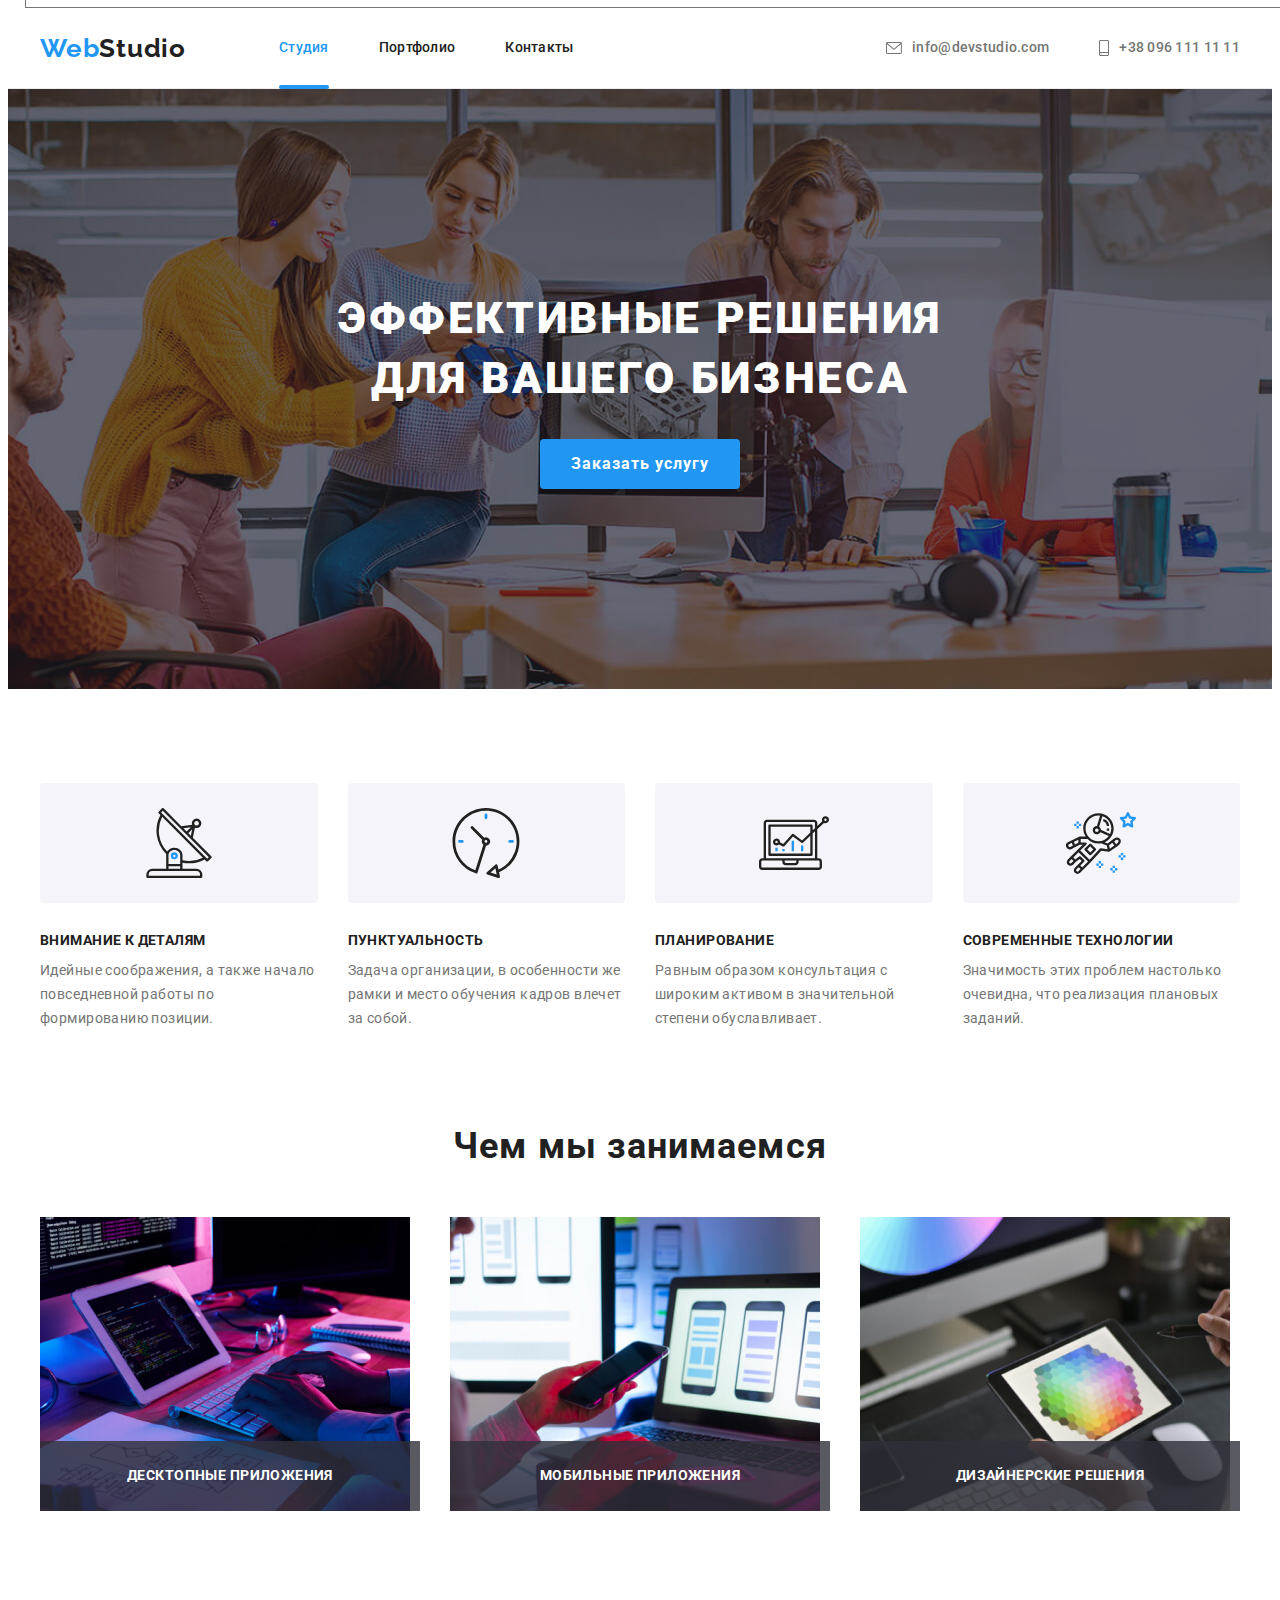
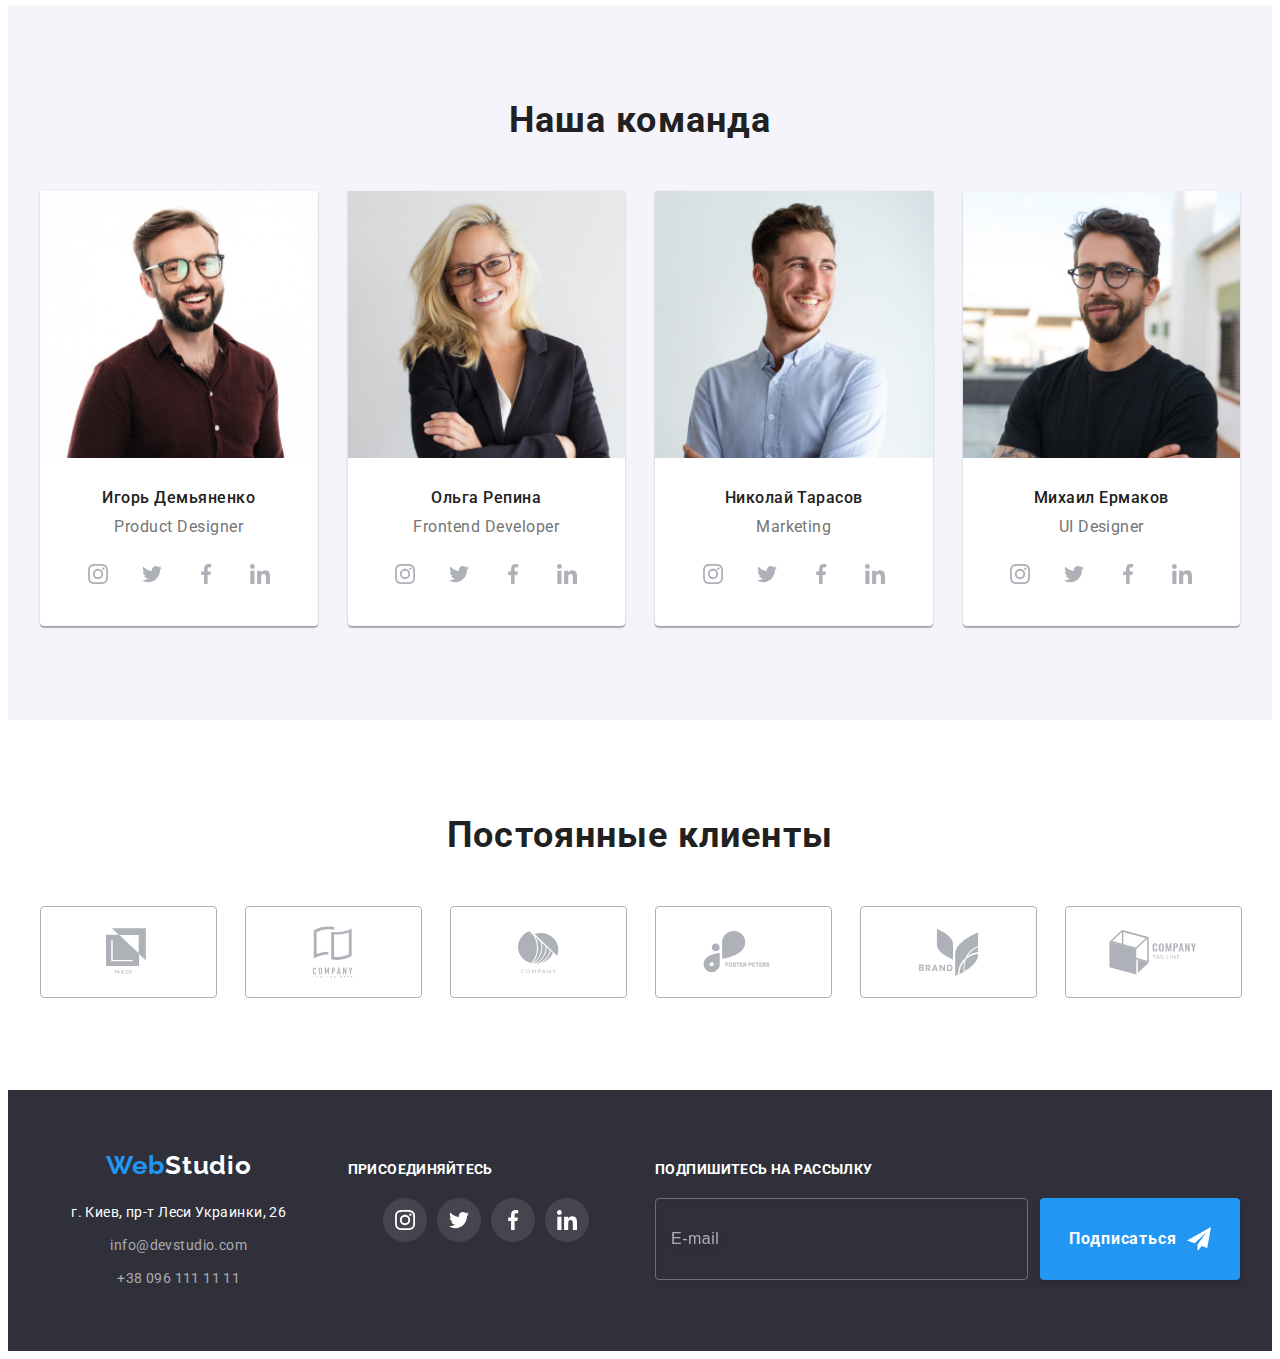
==== commit 25177360: "add adaptive images for team & portfolio" ====
--- a/index.html
+++ b/index.html
@@ -291,20 +291,31 @@
             <ul class="team__list">
               <li class="team__list-item">
                 <div class="team__photo-wrap">
-                  <img
-                    srcset="
-                      ./images/team/team01-270.jpg 270w,
-                      ./images/team/team01-354.jpg 354w,
-                      ./images/team/team01-450.jpg 450w,
-                      ./images/team/team01-540.jpg 540w,
-                      ./images/team/team01-708.jpg 708w,
-                      ./images/team/team01-900.jpg 900w
-                    "
-                    src="./images/team/team01-450.jpg"
-                    sizes="(min-width: 1200px) 270px, (min-width: 768px) 354px, 450px"
-                    alt="Игорь Демьяненко"
-                    class="team__photo"
-                  />
+                  <picture>
+                    <source
+                      media="(min-width: 1200px)"
+                      srcset="
+                        ./images/team/team01.jpg    1x,
+                        ./images/team/team01@2x.jpg 2x
+                      "
+                    />
+                    <source
+                      media="(min-width: 768px)"
+                      srcset="
+                        ./images/team/team01-tablet.jpg    1x,
+                        ./images/team/team01-tablet@2x.jpg 2x
+                      "
+                    />
+                    <img
+                      srcset="
+                        ./images/team/team01-mobile.jpg    1x,
+                        ./images/team/team01-mobile@2x.jpg 2x
+                      "
+                      src="./images/team/team01-mobile.jpg"
+                      alt="Игорь Демьяненко"
+                      class="team__photo"
+                    />
+                  </picture>
                 </div>
                 <div class="team__wrap">
                   <h3 class="team__subtitle">Игорь Демьяненко</h3>
@@ -387,11 +398,31 @@
               </li>
               <li class="team__list-item">
                 <div class="team__photo-wrap">
-                  <img
-                    src="./images/team/team-wide.jpg"
-                    alt="Ольга Репина"
-                    class="team__photo"
-                  />
+                  <picture>
+                    <source
+                      media="(min-width: 1200px)"
+                      srcset="
+                        ./images/team/team02.jpg    1x,
+                        ./images/team/team02@2x.jpg 2x
+                      "
+                    />
+                    <source
+                      media="(min-width: 768px)"
+                      srcset="
+                        ./images/team/team02-tablet.jpg    1x,
+                        ./images/team/team02-tablet@2x.jpg 2x
+                      "
+                    />
+                    <img
+                      srcset="
+                        ./images/team/team02-mobile.jpg    1x,
+                        ./images/team/team02-mobile@2x.jpg 2x
+                      "
+                      src="./images/team/team02-mobile.jpg"
+                      alt="Ольга Репина"
+                      class="team__photo"
+                    />
+                  </picture>
                 </div>
                 <div class="team__wrap">
                   <h3 class="team__subtitle">Ольга Репина</h3>
@@ -474,11 +505,31 @@
               </li>
               <li class="team__list-item">
                 <div class="team__photo-wrap">
-                  <img
-                    src="./images/team/img-270.jpg"
-                    alt="Николай Тарасов"
-                    class="team__"
-                  />
+                  <picture>
+                    <source
+                      media="(min-width: 1200px)"
+                      srcset="
+                        ./images/team/team03.jpg    1x,
+                        ./images/team/team03@2x.jpg 2x
+                      "
+                    />
+                    <source
+                      media="(min-width: 768px)"
+                      srcset="
+                        ./images/team/team03-tablet.jpg    1x,
+                        ./images/team/team03-tablet@2x.jpg 2x
+                      "
+                    />
+                    <img
+                      srcset="
+                        ./images/team/team03-mobile.jpg    1x,
+                        ./images/team/team03-mobile@2x.jpg 2x
+                      "
+                      src="./images/team/team03-mobile.jpg"
+                      alt="Николай Тарасов"
+                      class="team__photo"
+                    />
+                  </picture>
                 </div>
                 <div class="team__wrap">
                   <h3 class="team__subtitle">Николай Тарасов</h3>
@@ -561,20 +612,31 @@
               </li>
               <li class="team__list-item">
                 <div class="team__photo-wrap">
-                  <img
-                    srcset="
-                      ./images/team/team04-270.jpg 270w,
-                      ./images/team/team04-354.jpg 354w,
-                      ./images/team/team04-450.jpg 450w,
-                      ./images/team/team04-540.jpg 540w,
-                      ./images/team/team04-708.jpg 708w,
-                      ./images/team/team04-900.jpg 900w
-                    "
-                    src="./images/team/team04-450.jpg"
-                    sizes="(min-width: 1200px) 270px, (min-width: 768px) 354px, 450px"
-                    alt="Михаил Ермаков"
-                    class="team__photo"
-                  />
+                  <picture>
+                    <source
+                      media="(min-width: 1200px)"
+                      srcset="
+                        ./images/team/team04.jpg    1x,
+                        ./images/team/team04@2x.jpg 2x
+                      "
+                    />
+                    <source
+                      media="(min-width: 768px)"
+                      srcset="
+                        ./images/team/team04-tablet.jpg    1x,
+                        ./images/team/team04-tablet@2x.jpg 2x
+                      "
+                    />
+                    <img
+                      srcset="
+                        ./images/team/team04-mobile.jpg    1x,
+                        ./images/team/team04-mobile@2x.jpg 2x
+                      "
+                      src="./images/team/team04-mobile.jpg"
+                      alt="Михаил Ермаков"
+                      class="team__photo"
+                    />
+                  </picture>
                 </div>
                 <div class="team__wrap">
                   <h3 class="team__subtitle">Михаил Ермаков</h3>
--- a/css/main.min.css
+++ b/css/main.min.css
@@ -1,2 +1,2 @@
-.logo,.logo:visited,.menu-burger__nav-link,.menu-burger__contact-link,.menu-burger__contact-link--accent,.menu-burger__social-link,.menu-link,.page-footer__link{text-decoration:none}.menu-burger__nav,.menu-burger__contacts,.menu-burger__socials,.social,.page-header__site-nav,.page-header__auth-nav,.features__list,.work__list,.team__list,.clients__list,.portfolio__filter-list,.portfolio__cards{list-style:none;margin:0;padding:0}.visually-hidden{position:absolute !important;clip:rect(1px 1px 1px 1px);clip:rect(1px, 1px, 1px, 1px);padding:0 !important;border:0 !important;height:1px !important;width:1px !important;overflow:hidden}body{font-family:"Roboto",sans-serif;color:#757575}body.modal-open{overflow:hidden}img{display:block;max-width:100%;height:auto}p{margin:0;padding:0}a{color:#2196f3}h1,h2,h3,h4,h5,h6{margin:0;padding:0;color:#212121}.page-container{display:-webkit-box;display:-ms-flexbox;display:flex;-webkit-box-orient:vertical;-webkit-box-direction:normal;-ms-flex-direction:column;flex-direction:column;min-height:100vh}.page-container__body{-webkit-box-flex:1;-ms-flex-positive:1;flex-grow:1;position:relative;z-index:0}.container{padding:0 15px;margin-left:auto;margin-right:auto}@media screen and (min-width: 480px){.container{width:480px}}@media screen and (min-width: 768px){.container{width:768px}}@media screen and (min-width: 1200px){.container{width:1200px}}.icon{fill:currentColor}.section{padding-top:60px;padding-bottom:60px}@media screen and (min-width: 1200px){.section{padding-top:94px;padding-bottom:94px}}.section__title{margin-bottom:30px;font-weight:700;font-size:28px;line-height:1.17;text-align:center;letter-spacing:0.03em}@media screen and (min-width: 1200px){.section__title{margin-bottom:50px;font-size:36px}}.section__subtitle{margin-bottom:10px;font-weight:700;font-size:14px;line-height:1.14;letter-spacing:0.03em;text-transform:uppercase;text-align:center}@media screen and (min-width: 768px){.section__subtitle{text-align:left}}.section__subtitle--inverse{margin-bottom:20px;color:#fff}@media screen and (max-width: 1199px){.section__subtitle--centered{text-align:center}}.logo,.logo:visited{font-family:"Raleway",sans-serif;font-weight:700;font-size:24px;line-height:1.17;letter-spacing:0.03em;color:#212121}@media screen and (min-width: 1200px){.logo,.logo:visited{font-size:26px;line-height:1.19}}.logo__accent{color:#2196f3}.logo--inversion,.logo--inversion:visited{color:#fff}.burger-menu__button{display:-webkit-box;display:-ms-flexbox;display:flex;-webkit-box-pack:center;-ms-flex-pack:center;justify-content:center;-webkit-box-align:center;-ms-flex-align:center;align-items:center;position:relative;z-index:10;width:40px;height:40px;padding:0;border:none;background-color:inherit;color:#000;-webkit-transition:color 250ms cubic-bezier(0.4, 0, 0.2, 1),opacity 250ms cubic-bezier(0.4, 0, 0.2, 1);transition:color 250ms cubic-bezier(0.4, 0, 0.2, 1),opacity 250ms cubic-bezier(0.4, 0, 0.2, 1)}.burger-menu__button:hover,.burger-menu__button:focus{color:#2196f3}.burger-menu__button .burger-menu__icon-cross{display:none}.burger-menu__button.is-open .burger-menu__icon-cross{display:block}.burger-menu__button.is-open .burger-menu__icon-menu{display:none}@media screen and (min-width: 768px){.burger-menu__button{display:none}}.menu-burger__container{position:absolute;z-index:9;top:0;left:0;width:100%;height:100vh;min-height:550px;display:-webkit-box;display:-ms-flexbox;display:flex;-webkit-box-orient:vertical;-webkit-box-direction:normal;-ms-flex-direction:column;flex-direction:column;-webkit-box-pack:justify;-ms-flex-pack:justify;justify-content:space-between;padding:48px 40px;overflow:auto;background-color:#fff;border:1px solid #757575;-webkit-transform:translateY(-100%);transform:translateY(-100%);-webkit-transition:-webkit-transform 250ms cubic-bezier(0.4, 0, 0.2, 1);transition:-webkit-transform 250ms cubic-bezier(0.4, 0, 0.2, 1);transition:transform 250ms cubic-bezier(0.4, 0, 0.2, 1);transition:transform 250ms cubic-bezier(0.4, 0, 0.2, 1), -webkit-transform 250ms cubic-bezier(0.4, 0, 0.2, 1)}@media screen and (max-width: 767px){.menu-burger__container.is-open{-webkit-transform:translateY(0);transform:translateY(0)}}.menu-burger__nav{margin-bottom:64px}.menu-burger__nav-item:not(:last-child),.menu-burger__contact-item:not(:last-child){padding-bottom:32px}.menu-burger__nav-link{font-weight:500;font-size:40px;line-height:1.18;letter-spacing:0.02em;color:#212121;-webkit-transition:color 250ms cubic-bezier(0.4, 0, 0.2, 1);transition:color 250ms cubic-bezier(0.4, 0, 0.2, 1)}.menu-burger__nav-link:hover,.menu-burger__nav-link:focus{color:#2196f3}.menu-burger__nav-link--current{color:#2196f3}.menu-burger__contacts{margin-bottom:64px;margin-top:auto}.menu-burger__contact-link{font-weight:500;font-size:24px;line-height:1.17;letter-spacing:0.02em;color:#757575}.menu-burger__contact-link--accent{font-size:34px;color:#2196f3}.menu-burger__socials{display:-webkit-box;display:-ms-flexbox;display:flex;-webkit-box-align:center;-ms-flex-align:center;align-items:center}@media screen and (max-width: 454px){.menu-burger__socials{-webkit-box-orient:vertical;-webkit-box-direction:normal;-ms-flex-direction:column;flex-direction:column;-webkit-box-align:start;-ms-flex-align:start;align-items:flex-start}}@media screen and (min-width: 455px){.menu-burger__social-item:not(:last-child)::after{content:'';display:inline-block;margin-left:10px;margin-right:10px;height:22px;width:1px;vertical-align:middle;background-color:rgba(33,33,33,0.2)}}.menu-burger__social-link{font-weight:500;font-size:18px;line-height:1.22;letter-spacing:0.02em}.menu-link{display:-webkit-box;display:-ms-flexbox;display:flex;-webkit-box-pack:center;-ms-flex-pack:center;justify-content:center;-webkit-box-align:center;-ms-flex-align:center;align-items:center;padding-top:32px;padding-bottom:32px;font-weight:500;font-size:14px;line-height:1.14;letter-spacing:0.02em;color:#212121;fill:currentColor;-webkit-transition:color 250ms cubic-bezier(0.4, 0, 0.2, 1);transition:color 250ms cubic-bezier(0.4, 0, 0.2, 1)}.menu-link:hover,.menu-link:focus{color:#2196f3}.menu-link--current{color:#2196f3}.menu-link--current::after{position:absolute;bottom:-1px;content:'';display:block;width:100%;height:4px;background:#2196f3;border-radius:2px}.menu-link--shadowed{color:#757575}.menu-link__icon{margin-right:10px}@media screen and (max-width: 1199px){.auth-nav{-webkit-box-orient:vertical;-webkit-box-direction:normal;-ms-flex-direction:column;flex-direction:column}}.auth-nav__list-item{position:relative}@media screen and (min-width: 1200px){.auth-nav__list-item:not(:last-child){margin-right:50px}}@media screen and (max-width: 1199px){.auth-nav__menu-link{padding-top:5px;padding-bottom:5px;font-size:12px;line-height:1.17}}.button{display:-webkit-inline-box;display:-ms-inline-flexbox;display:inline-flex;-webkit-box-pack:center;-ms-flex-pack:center;justify-content:center;-webkit-box-align:center;-ms-flex-align:center;align-items:center;padding-top:10px;padding-bottom:10px;min-width:200px;min-height:50px;font-family:inherit;font-weight:700;font-size:16px;line-height:1.87;letter-spacing:0.06em;border:none;border-radius:4px;cursor:pointer;-webkit-box-shadow:0px 4px 4px rgba(0,0,0,0.15);box-shadow:0px 4px 4px rgba(0,0,0,0.15);color:#fff;background-color:#2196f3;-webkit-transition:background-color 250ms cubic-bezier(0.4, 0, 0.2, 1),color 250ms cubic-bezier(0.4, 0, 0.2, 1);transition:background-color 250ms cubic-bezier(0.4, 0, 0.2, 1),color 250ms cubic-bezier(0.4, 0, 0.2, 1)}.button:hover,.button:focus{color:#212121;background-color:#f5f4fa}.button__icon{fill:currentColor;margin-left:10px}.button--small{min-height:38px;min-width:44px;padding:6px 22px;font-weight:500;line-height:1.63;letter-spacing:0.03em;border:none;-webkit-box-shadow:0px 3px 1px rgba(0,0,0,0.1),0px 1px 2px rgba(0,0,0,0.08),0px 2px 2px rgba(0,0,0,0.12);box-shadow:0px 3px 1px rgba(0,0,0,0.1),0px 1px 2px rgba(0,0,0,0.08),0px 2px 2px rgba(0,0,0,0.12);-webkit-transition:background-color 250ms cubic-bezier(0.4, 0, 0.2, 1),color 250ms cubic-bezier(0.4, 0, 0.2, 1);transition:background-color 250ms cubic-bezier(0.4, 0, 0.2, 1),color 250ms cubic-bezier(0.4, 0, 0.2, 1)}.button--small:hover,.button--small:focus{-webkit-box-shadow:0px 3px 1px rgba(0,0,0,0.1),0px 1px 2px rgba(0,0,0,0.08),0px 2px 2px rgba(0,0,0,0.12);box-shadow:0px 3px 1px rgba(0,0,0,0.1),0px 1px 2px rgba(0,0,0,0.08),0px 2px 2px rgba(0,0,0,0.12)}.button--secondary{color:#212121;background-color:#f5f4fa;-webkit-box-shadow:none;box-shadow:none}.button--secondary:hover,.button--secondary:focus{color:#fff;background-color:#2196f3}.button-close{display:-webkit-inline-box;display:-ms-inline-flexbox;display:inline-flex;-webkit-box-pack:center;-ms-flex-pack:center;justify-content:center;-webkit-box-align:center;-ms-flex-align:center;align-items:center;padding:0;width:30px;height:30px;border:1px solid rgba(0,0,0,0.1);border-radius:50%;background-color:#fff;-webkit-transition:color 250ms cubic-bezier(0.4, 0, 0.2, 1);transition:color 250ms cubic-bezier(0.4, 0, 0.2, 1);-webkit-box-shadow:none;box-shadow:none}.button-close:hover,.button-close:focus{color:#2196f3}.social{display:-webkit-inline-box;display:-ms-inline-flexbox;display:inline-flex}.social__container{display:-webkit-box;display:-ms-flexbox;display:flex;-webkit-box-pack:center;-ms-flex-pack:center;justify-content:center;-webkit-box-align:center;-ms-flex-align:center;align-items:center;width:100%;height:100%;border-radius:50%;-webkit-transition:color 250ms cubic-bezier(0.4, 0, 0.2, 1),background-color 250ms cubic-bezier(0.4, 0, 0.2, 1);transition:color 250ms cubic-bezier(0.4, 0, 0.2, 1),background-color 250ms cubic-bezier(0.4, 0, 0.2, 1);color:#afb1b8;background-color:rgba(0,0,0,0)}.social__container:hover,.social__container:focus{color:#fff;background-color:#2196f3}.social__list-item{width:44px;height:44px}.social__list-item:not(:last-child){margin-right:10px}.social__icon{fill:currentColor}.social__container--gray{color:#fff;background-color:rgba(255,255,255,0.1)}.backdrop{position:fixed;top:0;left:0;width:100%;height:100%;background-color:rgba(0,0,0,0.2);opacity:1;visibility:visible;-webkit-transition:opacity 250ms cubic-bezier(0.4, 0, 0.2, 1),visibility 250ms cubic-bezier(0.4, 0, 0.2, 1);transition:opacity 250ms cubic-bezier(0.4, 0, 0.2, 1),visibility 250ms cubic-bezier(0.4, 0, 0.2, 1)}.backdrop.is-hidden{opacity:0;visibility:hidden;pointer-events:none}.backdrop.is-hidden .modal{-webkit-transform:translate(-50%, -50%) scale(0.9);transform:translate(-50%, -50%) scale(0.9)}.modal{position:relative;z-index:3;overflow:auto;top:50%;left:50%;width:calc(100% - 30px);max-width:528px;max-height:calc(100% - 30px);background-color:#fff;-webkit-box-shadow:0px 1px 3px rgba(0,0,0,0.12),0px 1px 1px rgba(0,0,0,0.14),0px 2px 1px rgba(0,0,0,0.2);box-shadow:0px 1px 3px rgba(0,0,0,0.12),0px 1px 1px rgba(0,0,0,0.14),0px 2px 1px rgba(0,0,0,0.2);border-radius:4px;-webkit-transform:translate(-50%, -50%) scale(1);transform:translate(-50%, -50%) scale(1);-webkit-transition:-webkit-transform 250ms cubic-bezier(0.4, 0, 0.2, 1);transition:-webkit-transform 250ms cubic-bezier(0.4, 0, 0.2, 1);transition:transform 250ms cubic-bezier(0.4, 0, 0.2, 1);transition:transform 250ms cubic-bezier(0.4, 0, 0.2, 1), -webkit-transform 250ms cubic-bezier(0.4, 0, 0.2, 1)}.modal__button-close{position:absolute;z-index:4;top:8px;right:8px}.modal__wrap{padding:40px;text-align:center}.modal__header{margin-bottom:12px;font-weight:bold;font-size:20px;line-height:1.15;text-align:center;letter-spacing:0.03em;color:#212121}.form-field{position:relative;display:-webkit-box;display:-ms-flexbox;display:flex;-webkit-box-orient:vertical;-webkit-box-direction:normal;-ms-flex-direction:column;flex-direction:column;margin-bottom:10px;text-align:left}.form-field__label{margin-bottom:4px;font-size:12px;line-height:1.17;letter-spacing:0.01em}.form-field__input,.form-field__textarea{border:1px solid rgba(33,33,33,0.2);border-radius:4px}.form-field__input::-webkit-input-placeholder,.form-field__textarea::-webkit-input-placeholder{color:rgba(117,117,117,0.5)}.form-field__input:-ms-input-placeholder,.form-field__textarea:-ms-input-placeholder{color:rgba(117,117,117,0.5)}.form-field__input::-ms-input-placeholder,.form-field__textarea::-ms-input-placeholder{color:rgba(117,117,117,0.5)}.form-field__input::placeholder,.form-field__textarea::placeholder{color:rgba(117,117,117,0.5)}.form-field__input:focus,.form-field__textarea:focus{border-color:#2196f3}.form-field__input{height:40px;padding:11px;padding-left:42px}.form-field__textarea{padding:12px 16px;height:120px;resize:none}.form-field__icon{position:absolute;bottom:11px;left:12px;fill:#212121;-webkit-transition:color 250ms cubic-bezier(0.4, 0, 0.2, 1);transition:color 250ms cubic-bezier(0.4, 0, 0.2, 1)}.form-field:focus-within .form-field__icon{fill:#2196f3}.form-field--last{margin-bottom:20px}.form-field__outer-wrap{text-align:left}.form-field-checkbox{position:relative;display:-webkit-inline-box;display:-ms-inline-flexbox;display:inline-flex;-webkit-box-pack:center;-ms-flex-pack:center;justify-content:center;margin-bottom:30px}.form-field-checkbox__input{position:absolute;width:1px;height:1px;margin:-1px;border:0;padding:0;clip:rect(0 0 0 0);overflow:hidden}.form-field-checkbox__icon{display:inline-block;-ms-flex-negative:0;flex-shrink:0;width:16px;height:15px;margin-top:5px;margin-right:8px;border:2px solid #212121;border-radius:2px;fill:#fff}.form-field-checkbox__input:checked+.form-field-checkbox__icon{border-color:transparent;background-color:#2196f3;opacity:1}.form-field-checkbox__label{margin-bottom:0;text-align:left;font-size:14px;line-height:1.71;letter-spacing:0.03em}.subscribe-form{max-width:450px;margin-left:auto;margin-right:auto}@media screen and (min-width: 1200px){.subscribe-form{display:-webkit-box;display:-ms-flexbox;display:flex;max-width:none;width:100%}}.subscribe-form__field-input{height:50px;padding:15px;width:100%;margin-bottom:20px;border:1px solid rgba(255,255,255,0.3);-webkit-filter:drop-shadow(0px 4px 4px rgba(0,0,0,0.15));filter:drop-shadow(0px 4px 4px rgba(0,0,0,0.15));border-radius:4px;color:#fff;background-color:rgba(0,0,0,0)}@media screen and (min-width: 768px){.subscribe-form__field-input{-webkit-box-flex:1;-ms-flex-positive:1;flex-grow:1;margin-right:12px}}@media screen and (min-width: 1200px){.subscribe-form__field-input{margin-bottom:0}}.subscribe-form__field-input::-webkit-input-placeholder{font-size:16px;line-height:1.25;letter-spacing:0.03em;color:rgba(255,255,255,0.6)}.subscribe-form__field-input:-ms-input-placeholder{font-size:16px;line-height:1.25;letter-spacing:0.03em;color:rgba(255,255,255,0.6)}.subscribe-form__field-input::-ms-input-placeholder{font-size:16px;line-height:1.25;letter-spacing:0.03em;color:rgba(255,255,255,0.6)}.subscribe-form__field-input::placeholder{font-size:16px;line-height:1.25;letter-spacing:0.03em;color:rgba(255,255,255,0.6)}.portfolio-card{height:100%}.portfolio-card__link{display:block;-webkit-box-shadow:none;box-shadow:none;-webkit-transition:-webkit-box-shadow 250ms cubic-bezier(0.4, 0, 0.2, 1);transition:-webkit-box-shadow 250ms cubic-bezier(0.4, 0, 0.2, 1);transition:box-shadow 250ms cubic-bezier(0.4, 0, 0.2, 1);transition:box-shadow 250ms cubic-bezier(0.4, 0, 0.2, 1), -webkit-box-shadow 250ms cubic-bezier(0.4, 0, 0.2, 1);color:inherit;text-decoration:none}@media screen and (min-width: 768px){.portfolio-card__link{display:-webkit-box;display:-ms-flexbox;display:flex;-webkit-box-orient:vertical;-webkit-box-direction:normal;-ms-flex-direction:column;flex-direction:column;height:100%}}.portfolio-card__link:hover,.portfolio-card__link:focus{-webkit-box-shadow:0px 1px 1px rgba(0,0,0,0.12),0px 4px 4px rgba(0,0,0,0.06),1px 4px 6px rgba(0,0,0,0.16);box-shadow:0px 1px 1px rgba(0,0,0,0.12),0px 4px 4px rgba(0,0,0,0.06),1px 4px 6px rgba(0,0,0,0.16)}.portfolio-card__photo-thumb{position:relative;z-index:0;overflow:hidden}.portfolio-card__overlay{position:absolute;z-index:1;top:1px;left:0;display:-webkit-box;display:-ms-flexbox;display:flex;-webkit-box-align:center;-ms-flex-align:center;align-items:center;padding:24px;width:100%;height:100%;font-size:18px;line-height:1.56;letter-spacing:0.03em;color:#fff;background-color:rgba(33,150,243,0.9);-webkit-transform:translateY(100%);transform:translateY(100%);-webkit-transition:-webkit-transform 250ms cubic-bezier(0.4, 0, 0.2, 1);transition:-webkit-transform 250ms cubic-bezier(0.4, 0, 0.2, 1);transition:transform 250ms cubic-bezier(0.4, 0, 0.2, 1);transition:transform 250ms cubic-bezier(0.4, 0, 0.2, 1), -webkit-transform 250ms cubic-bezier(0.4, 0, 0.2, 1)}.portfolio-card__link:hover .portfolio-card__overlay,.portfolio-card__link:focus .portfolio-card__overlay{-webkit-transform:translateY(-1px);transform:translateY(-1px)}.portfolio-card__photo{max-width:100%;height:auto}.portfolio-card__wrap{padding:20px 24px;border:1px solid #eeeeee;border-top:none}@media screen and (min-width: 768px){.portfolio-card__wrap{-webkit-box-flex:1;-ms-flex-positive:1;flex-grow:1}}.portfolio-card__title{margin-bottom:4px;font-weight:700;font-size:18px;line-height:2;letter-spacing:0.06em}.portfolio-card__descr{font-size:16px;line-height:1.88;letter-spacing:0.03em}.page-header{border-bottom:1px solid #ececec}.page-header__container{position:relative;z-index:1}@media screen and (min-width: 768px){.page-header__logo{margin-right:88px}}@media screen and (min-width: 1200px){.page-header__logo{margin-right:93px}}.page-header__wrap{display:-webkit-box;display:-ms-flexbox;display:flex;-webkit-box-align:center;-ms-flex-align:center;align-items:center;-webkit-box-pack:justify;-ms-flex-pack:justify;justify-content:space-between}@media screen and (max-width: 767px){.page-header__wrap{padding-top:16px;padding-bottom:16px}}.page-header__menu-wrap{display:-webkit-box;display:-ms-flexbox;display:flex;-webkit-box-align:center;-ms-flex-align:center;align-items:center;-webkit-box-pack:justify;-ms-flex-pack:justify;justify-content:space-between;-webkit-box-flex:1;-ms-flex-positive:1;flex-grow:1}@media screen and (max-width: 767px){.page-header__menu-wrap{display:none}}.page-header__inner-wrap-nav{display:-webkit-box;display:-ms-flexbox;display:flex;-webkit-box-pack:center;-ms-flex-pack:center;justify-content:center;-webkit-box-align:center;-ms-flex-align:center;align-items:center}.page-header__site-nav,.page-header__auth-nav{display:-webkit-box;display:-ms-flexbox;display:flex}.page-header__auth-nav{margin-left:auto}.page-header__list-item{position:relative}.page-header__list-item:not(:last-child){margin-right:50px}.hero{display:-webkit-box;display:-ms-flexbox;display:flex;-webkit-box-pack:center;-ms-flex-pack:center;justify-content:center;-webkit-box-align:center;-ms-flex-align:center;align-items:center;height:400px;margin-left:auto;margin-right:auto;background-color:#2f303a;background-repeat:no-repeat;background-position:center;background-size:cover;text-align:center;background-image:url("../images/hero-mobile.jpg")}@media screen and (min-width: 1200px){.hero{height:600px}}@media (min-device-pixel-ratio: 2), (-webkit-min-device-pixel-ratio: 2), (min-resolution: 192dpi), (min-resolution: 2dppx){.hero{background-image:url("../images/hero-mobile@2x.jpg")}}@media (min-device-pixel-ratio: 3), (-webkit-min-device-pixel-ratio: 3), (min-resolution: 288dpi), (min-resolution: 3dppx){.hero{background-image:url("../images/hero-mobile@3x.jpg")}}@media screen and (min-width: 481px){.hero{background-image:url("../images/hero-tablet.jpg")}}@media screen and (min-width: 481px) and (min-device-pixel-ratio: 2), screen and (min-width: 481px) and (-webkit-min-device-pixel-ratio: 2), screen and (min-width: 481px) and (min-resolution: 192dpi), screen and (min-width: 481px) and (min-resolution: 2dppx){.hero{background-image:url("../images/hero-tablet@2x.jpg")}}@media screen and (min-width: 481px) and (min-device-pixel-ratio: 3), screen and (min-width: 481px) and (-webkit-min-device-pixel-ratio: 3), screen and (min-width: 481px) and (min-resolution: 288dpi), screen and (min-width: 481px) and (min-resolution: 3dppx){.hero{background-image:url("../images/hero-tablet@3x.jpg")}}@media screen and (min-width: 769px){.hero{max-width:1600px;background-image:url("../images/hero-desktop.jpg")}}@media screen and (min-width: 769px) and (min-device-pixel-ratio: 2), screen and (min-width: 769px) and (-webkit-min-device-pixel-ratio: 2), screen and (min-width: 769px) and (min-resolution: 192dpi), screen and (min-width: 769px) and (min-resolution: 2dppx){.hero{background-image:url("../images/hero-desktop@2x.jpg")}}@media screen and (min-width: 769px) and (min-device-pixel-ratio: 3), screen and (min-width: 769px) and (-webkit-min-device-pixel-ratio: 3), screen and (min-width: 769px) and (min-resolution: 288dpi), screen and (min-width: 769px) and (min-resolution: 3dppx){.hero{background-image:url("../images/hero-desktop@3x.jpg")}}.hero--overlay{display:-webkit-box;display:-ms-flexbox;display:flex;-webkit-box-pack:center;-ms-flex-pack:center;justify-content:center;-webkit-box-align:center;-ms-flex-align:center;align-items:center;width:100%;height:100%;background-image:-webkit-gradient(linear, left top, left bottom, from(rgba(47,48,58,0.4)), to(rgba(47,48,58,0.4)));background-image:linear-gradient(rgba(47,48,58,0.4), rgba(47,48,58,0.4))}.hero__inner-wrap{max-width:360px;margin-left:auto;margin-right:auto}@media screen and (min-width: 1200px){.hero__inner-wrap{max-width:700px}}.hero__title{font-weight:900;font-size:26px;line-height:1.62;letter-spacing:0.06em;text-transform:uppercase;color:#fff;margin-bottom:30px}@media screen and (min-width: 1200px){.hero__title{font-size:44px;line-height:1.36}}@media screen and (min-width: 768px){.features__list{display:-webkit-box;display:-ms-flexbox;display:flex;-ms-flex-wrap:wrap;flex-wrap:wrap;margin:-15px}}@media screen and (max-width: 767px){.features__list-item:not(:last-child){margin-bottom:30px}}@media screen and (min-width: 768px){.features__list-item{margin:15px;-ms-flex-preferred-size:calc((100% - 2 * 30px) / 2);flex-basis:calc((100% - 2 * 30px) / 2)}}@media screen and (min-width: 1200px){.features__list-item{-ms-flex-preferred-size:calc((100% - 4 * 30px) / 4);flex-basis:calc((100% - 4 * 30px) / 4)}}.features__item-wrapper{display:-webkit-box;display:-ms-flexbox;display:flex;-webkit-box-pack:center;-ms-flex-pack:center;justify-content:center;-webkit-box-align:center;-ms-flex-align:center;align-items:center;height:120px;margin-bottom:30px;color:#212121;background-color:#f5f4fa;border-radius:4px}.features__text{font-size:14px;line-height:1.71;letter-spacing:0.03em}.work{padding-top:0}@media screen and (max-width: 1199px){.work{display:none}}.work__list{display:-webkit-box;display:-ms-flexbox;display:flex;-ms-flex-wrap:wrap;flex-wrap:wrap;margin:-15px}.work__item{margin:15px;-ms-flex-preferred-size:calc((100% - 3 * 30px) / 3);flex-basis:calc((100% - 3 * 30px) / 3);position:relative}.work__title{position:absolute;bottom:0;left:0;width:100%;padding-top:27px;padding-bottom:27px;margin-bottom:0;text-align:center;color:#fff;background-color:rgba(47,48,58,0.8)}.team{background-color:#f5f4fa}@media screen and (min-width: 768px){.team__list{display:-webkit-box;display:-ms-flexbox;display:flex;-ms-flex-wrap:wrap;flex-wrap:wrap;margin:-15px}}.team__list-item{overflow:hidden;-webkit-box-shadow:0px 1px 3px rgba(0,0,0,0.12),0px 1px 1px rgba(0,0,0,0.14),0px 2px 1px rgba(0,0,0,0.2);box-shadow:0px 1px 3px rgba(0,0,0,0.12),0px 1px 1px rgba(0,0,0,0.14),0px 2px 1px rgba(0,0,0,0.2);border-radius:0px 0px 4px 4px;background-color:#fff}@media screen and (max-width: 767px){.team__list-item:not(:last-child){margin-bottom:30px;max-width:450px}}@media screen and (min-width: 768px){.team__list-item{margin:15px;-ms-flex-preferred-size:calc((100% - 2 * 30px) / 2);flex-basis:calc((100% - 2 * 30px) / 2)}}@media screen and (min-width: 1200px){.team__list-item{-ms-flex-preferred-size:calc((100% - 4 * 30px) / 4);flex-basis:calc((100% - 4 * 30px) / 4)}}.team__photo-wrap{max-width:450px;max-height:400px;overflow:hidden}@media screen and (min-width: 768px){.team__photo-wrap{max-width:none;max-height:374px}}@media screen and (min-width: 1200px){.team__photo-wrap{max-height:260px}}.team__photo{height:100%;width:100%;-o-object-fit:cover;object-fit:cover;-o-object-position:top;object-position:top}.team__wrap{padding:30px 15px 24px;text-align:center}@media screen and (min-width: 1200px){.team__wrap{padding-bottom:30px}}.team__subtitle,.team__descr{font-size:16px;line-height:1.19;letter-spacing:0.03em}.team__subtitle{margin-bottom:10px;font-weight:500}.team__descr{margin-bottom:16px}.clients__list{display:-webkit-box;display:-ms-flexbox;display:flex;-ms-flex-wrap:wrap;flex-wrap:wrap;margin:-15px}.clients__list-item{margin:15px;height:90px;-ms-flex-preferred-size:calc((100% - 2 * 30px) / 2);flex-basis:calc((100% - 2 * 30px) / 2)}@media screen and (min-width: 768px){.clients__list-item{-ms-flex-preferred-size:calc((100% - 3 * 30px) / 3);flex-basis:calc((100% - 3 * 30px) / 3)}}@media screen and (min-width: 1200px){.clients__list-item{-ms-flex-preferred-size:calc((100% - 6 * 30px) / 6);flex-basis:calc((100% - 6 * 30px) / 6)}}.clients__item{display:-webkit-box;display:-ms-flexbox;display:flex;-webkit-box-pack:center;-ms-flex-pack:center;justify-content:center;-webkit-box-align:center;-ms-flex-align:center;align-items:center;width:100%;height:100%;border:1px solid #afb1b8;border-radius:4px;color:#afb1b8;-webkit-transition:color 250ms cubic-bezier(0.4, 0, 0.2, 1),border-color 250ms cubic-bezier(0.4, 0, 0.2, 1);transition:color 250ms cubic-bezier(0.4, 0, 0.2, 1),border-color 250ms cubic-bezier(0.4, 0, 0.2, 1)}.clients__item:hover,.clients__item:focus{color:#2196f3;border-color:#2196f3}.page-footer{padding-top:60px;padding-bottom:60px;background-color:#2f303a}.page-footer__container{text-align:center}@media screen and (min-width: 768px){.page-footer__container{display:-webkit-box;display:-ms-flexbox;display:flex;-ms-flex-wrap:wrap;flex-wrap:wrap;margin:-15px;-webkit-box-align:baseline;-ms-flex-align:baseline;align-items:baseline}}@media screen and (max-width: 1199px){.page-footer__inner-wrap:not(:last-child){margin-bottom:60px}}@media screen and (min-width: 768px){.page-footer__inner-wrap{margin:15px;-ms-flex-preferred-size:calc((100% - 2 * 30px) / 2);flex-basis:calc((100% - 2 * 30px) / 2)}}@media screen and (min-width: 1200px){.page-footer__inner-wrap{-ms-flex-preferred-size:calc((100% - 4 * 30px) / 4);flex-basis:calc((100% - 4 * 30px) / 4)}}.page-footer__logo{display:block;margin-bottom:20px}.page-footer__address{display:-webkit-box;display:-ms-flexbox;display:flex;-webkit-box-orient:vertical;-webkit-box-direction:normal;-ms-flex-direction:column;flex-direction:column;font-style:inherit}.page-footer__text,.page-footer__link{font-size:14px;line-height:1.71;letter-spacing:0.03em;color:#fff}.page-footer__link{margin-top:9px;color:rgba(255,255,255,0.6);-webkit-transition:color 250ms cubic-bezier(0.4, 0, 0.2, 1);transition:color 250ms cubic-bezier(0.4, 0, 0.2, 1)}.page-footer__link:hover,.page-footer__link:focus{color:#2196f3}.page-footer__form-container{-webkit-box-flex:2;-ms-flex-positive:2;flex-grow:2}@media screen and (max-width: 1199px){.page-footer__form-container{margin-top:0;margin-bottom:15px}}@media screen and (max-width: 767px){.page-footer__form-container{margin-bottom:0}}.portfolio__filter-list{display:-webkit-box;display:-ms-flexbox;display:flex;-ms-flex-wrap:wrap;flex-wrap:wrap;margin-bottom:25px}@media screen and (min-width: 768px){.portfolio__filter-list{-webkit-box-pack:center;-ms-flex-pack:center;justify-content:center;margin-bottom:15px}}@media screen and (min-width: 1200px){.portfolio__filter-list{margin-bottom:35px}}.portfolio__filter-item{margin-bottom:15px}.portfolio__filter-item:not(:last-child){margin-right:8px}@media screen and (min-width: 768px){.portfolio__cards{display:-webkit-box;display:-ms-flexbox;display:flex;-ms-flex-wrap:wrap;flex-wrap:wrap;margin:-15px}}@media screen and (max-width: 767px){.portfolio__cards-item:not(:last-child){margin-bottom:30px}}@media screen and (min-width: 768px){.portfolio__cards-item{margin:15px;-ms-flex-preferred-size:calc((100% - 2 * 30px) / 2);flex-basis:calc((100% - 2 * 30px) / 2)}}@media screen and (min-width: 1200px){.portfolio__cards-item{-ms-flex-preferred-size:calc((100% - 3 * 30px) / 3);flex-basis:calc((100% - 3 * 30px) / 3)}}
+.logo,.logo:visited,.menu-burger__nav-link,.menu-burger__contact-link,.menu-burger__contact-link--accent,.menu-burger__social-link,.menu-link,.page-footer__link{text-decoration:none}.menu-burger__nav,.menu-burger__contacts,.menu-burger__socials,.social,.page-header__site-nav,.page-header__auth-nav,.features__list,.work__list,.team__list,.clients__list,.portfolio__filter-list,.portfolio__cards{list-style:none;margin:0;padding:0}.visually-hidden{position:absolute !important;clip:rect(1px 1px 1px 1px);clip:rect(1px, 1px, 1px, 1px);padding:0 !important;border:0 !important;height:1px !important;width:1px !important;overflow:hidden}body{font-family:"Roboto",sans-serif;color:#757575}body.modal-open{overflow:hidden}img{display:block;max-width:100%;height:auto}p{margin:0;padding:0}a{color:#2196f3}h1,h2,h3,h4,h5,h6{margin:0;padding:0;color:#212121}.page-container{display:-webkit-box;display:-ms-flexbox;display:flex;-webkit-box-orient:vertical;-webkit-box-direction:normal;-ms-flex-direction:column;flex-direction:column;min-height:100vh}.page-container__body{-webkit-box-flex:1;-ms-flex-positive:1;flex-grow:1;position:relative;z-index:0}.container{padding:0 15px;margin-left:auto;margin-right:auto}@media screen and (min-width: 480px){.container{width:480px}}@media screen and (min-width: 768px){.container{width:768px}}@media screen and (min-width: 1200px){.container{width:1200px}}.icon{fill:currentColor}.section{padding-top:60px;padding-bottom:60px}@media screen and (min-width: 1200px){.section{padding-top:94px;padding-bottom:94px}}.section__title{margin-bottom:30px;font-weight:700;font-size:28px;line-height:1.17;text-align:center;letter-spacing:0.03em}@media screen and (min-width: 1200px){.section__title{margin-bottom:50px;font-size:36px}}.section__subtitle{margin-bottom:10px;font-weight:700;font-size:14px;line-height:1.14;letter-spacing:0.03em;text-transform:uppercase;text-align:center}@media screen and (min-width: 768px){.section__subtitle{text-align:left}}.section__subtitle--inverse{margin-bottom:20px;color:#fff}@media screen and (max-width: 1199px){.section__subtitle--centered{text-align:center}}.logo,.logo:visited{font-family:"Raleway",sans-serif;font-weight:700;font-size:24px;line-height:1.17;letter-spacing:0.03em;color:#212121}@media screen and (min-width: 1200px){.logo,.logo:visited{font-size:26px;line-height:1.19}}.logo__accent{color:#2196f3}.logo--inversion,.logo--inversion:visited{color:#fff}.burger-menu__button{display:-webkit-box;display:-ms-flexbox;display:flex;-webkit-box-pack:center;-ms-flex-pack:center;justify-content:center;-webkit-box-align:center;-ms-flex-align:center;align-items:center;position:relative;z-index:10;width:40px;height:40px;padding:0;border:none;background-color:inherit;color:#000;-webkit-transition:color 250ms cubic-bezier(0.4, 0, 0.2, 1),opacity 250ms cubic-bezier(0.4, 0, 0.2, 1);transition:color 250ms cubic-bezier(0.4, 0, 0.2, 1),opacity 250ms cubic-bezier(0.4, 0, 0.2, 1)}.burger-menu__button:hover,.burger-menu__button:focus{color:#2196f3}.burger-menu__button .burger-menu__icon-cross{display:none}.burger-menu__button.is-open .burger-menu__icon-cross{display:block}.burger-menu__button.is-open .burger-menu__icon-menu{display:none}@media screen and (min-width: 768px){.burger-menu__button{display:none}}.menu-burger__container{position:absolute;z-index:9;top:0;left:0;width:100%;height:100vh;min-height:550px;display:-webkit-box;display:-ms-flexbox;display:flex;-webkit-box-orient:vertical;-webkit-box-direction:normal;-ms-flex-direction:column;flex-direction:column;-webkit-box-pack:justify;-ms-flex-pack:justify;justify-content:space-between;padding:48px 40px;overflow:auto;background-color:#fff;border:1px solid #757575;-webkit-transform:translateY(-100%);transform:translateY(-100%);-webkit-transition:-webkit-transform 250ms cubic-bezier(0.4, 0, 0.2, 1);transition:-webkit-transform 250ms cubic-bezier(0.4, 0, 0.2, 1);transition:transform 250ms cubic-bezier(0.4, 0, 0.2, 1);transition:transform 250ms cubic-bezier(0.4, 0, 0.2, 1), -webkit-transform 250ms cubic-bezier(0.4, 0, 0.2, 1)}@media screen and (max-width: 767px){.menu-burger__container.is-open{-webkit-transform:translateY(0);transform:translateY(0)}}.menu-burger__nav{margin-bottom:64px}.menu-burger__nav-item:not(:last-child),.menu-burger__contact-item:not(:last-child){padding-bottom:32px}.menu-burger__nav-link{font-weight:500;font-size:40px;line-height:1.18;letter-spacing:0.02em;color:#212121;-webkit-transition:color 250ms cubic-bezier(0.4, 0, 0.2, 1);transition:color 250ms cubic-bezier(0.4, 0, 0.2, 1)}.menu-burger__nav-link:hover,.menu-burger__nav-link:focus{color:#2196f3}.menu-burger__nav-link--current{color:#2196f3}.menu-burger__contacts{margin-bottom:64px;margin-top:auto}.menu-burger__contact-link{font-weight:500;font-size:24px;line-height:1.17;letter-spacing:0.02em;color:#757575}.menu-burger__contact-link--accent{font-size:34px;color:#2196f3}.menu-burger__socials{display:-webkit-box;display:-ms-flexbox;display:flex;-webkit-box-align:center;-ms-flex-align:center;align-items:center}@media screen and (max-width: 454px){.menu-burger__socials{-webkit-box-orient:vertical;-webkit-box-direction:normal;-ms-flex-direction:column;flex-direction:column;-webkit-box-align:start;-ms-flex-align:start;align-items:flex-start}}@media screen and (min-width: 455px){.menu-burger__social-item:not(:last-child)::after{content:'';display:inline-block;margin-left:10px;margin-right:10px;height:22px;width:1px;vertical-align:middle;background-color:rgba(33,33,33,0.2)}}.menu-burger__social-link{font-weight:500;font-size:18px;line-height:1.22;letter-spacing:0.02em}.menu-link{display:-webkit-box;display:-ms-flexbox;display:flex;-webkit-box-pack:center;-ms-flex-pack:center;justify-content:center;-webkit-box-align:center;-ms-flex-align:center;align-items:center;padding-top:32px;padding-bottom:32px;font-weight:500;font-size:14px;line-height:1.14;letter-spacing:0.02em;color:#212121;fill:currentColor;-webkit-transition:color 250ms cubic-bezier(0.4, 0, 0.2, 1);transition:color 250ms cubic-bezier(0.4, 0, 0.2, 1)}.menu-link:hover,.menu-link:focus{color:#2196f3}.menu-link--current{color:#2196f3}.menu-link--current::after{position:absolute;bottom:-1px;content:'';display:block;width:100%;height:4px;background:#2196f3;border-radius:2px}.menu-link--shadowed{color:#757575}.menu-link__icon{margin-right:10px}@media screen and (max-width: 1199px){.auth-nav{-webkit-box-orient:vertical;-webkit-box-direction:normal;-ms-flex-direction:column;flex-direction:column}}.auth-nav__list-item{position:relative}@media screen and (min-width: 1200px){.auth-nav__list-item:not(:last-child){margin-right:50px}}@media screen and (max-width: 1199px){.auth-nav__menu-link{padding-top:5px;padding-bottom:5px;font-size:12px;line-height:1.17}}.button{display:-webkit-inline-box;display:-ms-inline-flexbox;display:inline-flex;-webkit-box-pack:center;-ms-flex-pack:center;justify-content:center;-webkit-box-align:center;-ms-flex-align:center;align-items:center;padding-top:10px;padding-bottom:10px;min-width:200px;min-height:50px;font-family:inherit;font-weight:700;font-size:16px;line-height:1.87;letter-spacing:0.06em;border:none;border-radius:4px;cursor:pointer;-webkit-box-shadow:0px 4px 4px rgba(0,0,0,0.15);box-shadow:0px 4px 4px rgba(0,0,0,0.15);color:#fff;background-color:#2196f3;-webkit-transition:background-color 250ms cubic-bezier(0.4, 0, 0.2, 1),color 250ms cubic-bezier(0.4, 0, 0.2, 1);transition:background-color 250ms cubic-bezier(0.4, 0, 0.2, 1),color 250ms cubic-bezier(0.4, 0, 0.2, 1)}.button:hover,.button:focus{color:#212121;background-color:#f5f4fa}.button__icon{fill:currentColor;margin-left:10px}.button--small{min-height:38px;min-width:44px;padding:6px 22px;font-weight:500;line-height:1.63;letter-spacing:0.03em;border:none;-webkit-box-shadow:0px 3px 1px rgba(0,0,0,0.1),0px 1px 2px rgba(0,0,0,0.08),0px 2px 2px rgba(0,0,0,0.12);box-shadow:0px 3px 1px rgba(0,0,0,0.1),0px 1px 2px rgba(0,0,0,0.08),0px 2px 2px rgba(0,0,0,0.12);-webkit-transition:background-color 250ms cubic-bezier(0.4, 0, 0.2, 1),color 250ms cubic-bezier(0.4, 0, 0.2, 1);transition:background-color 250ms cubic-bezier(0.4, 0, 0.2, 1),color 250ms cubic-bezier(0.4, 0, 0.2, 1)}.button--small:hover,.button--small:focus{-webkit-box-shadow:0px 3px 1px rgba(0,0,0,0.1),0px 1px 2px rgba(0,0,0,0.08),0px 2px 2px rgba(0,0,0,0.12);box-shadow:0px 3px 1px rgba(0,0,0,0.1),0px 1px 2px rgba(0,0,0,0.08),0px 2px 2px rgba(0,0,0,0.12)}.button--secondary{color:#212121;background-color:#f5f4fa;-webkit-box-shadow:none;box-shadow:none}.button--secondary:hover,.button--secondary:focus{color:#fff;background-color:#2196f3}.button-close{display:-webkit-inline-box;display:-ms-inline-flexbox;display:inline-flex;-webkit-box-pack:center;-ms-flex-pack:center;justify-content:center;-webkit-box-align:center;-ms-flex-align:center;align-items:center;padding:0;width:30px;height:30px;border:1px solid rgba(0,0,0,0.1);border-radius:50%;background-color:#fff;-webkit-transition:color 250ms cubic-bezier(0.4, 0, 0.2, 1);transition:color 250ms cubic-bezier(0.4, 0, 0.2, 1);-webkit-box-shadow:none;box-shadow:none}.button-close:hover,.button-close:focus{color:#2196f3}.social{display:-webkit-inline-box;display:-ms-inline-flexbox;display:inline-flex}.social__container{display:-webkit-box;display:-ms-flexbox;display:flex;-webkit-box-pack:center;-ms-flex-pack:center;justify-content:center;-webkit-box-align:center;-ms-flex-align:center;align-items:center;width:100%;height:100%;border-radius:50%;-webkit-transition:color 250ms cubic-bezier(0.4, 0, 0.2, 1),background-color 250ms cubic-bezier(0.4, 0, 0.2, 1);transition:color 250ms cubic-bezier(0.4, 0, 0.2, 1),background-color 250ms cubic-bezier(0.4, 0, 0.2, 1);color:#afb1b8;background-color:rgba(0,0,0,0)}.social__container:hover,.social__container:focus{color:#fff;background-color:#2196f3}.social__list-item{width:44px;height:44px}.social__list-item:not(:last-child){margin-right:10px}.social__icon{fill:currentColor}.social__container--gray{color:#fff;background-color:rgba(255,255,255,0.1)}.backdrop{position:fixed;top:0;left:0;width:100%;height:100%;background-color:rgba(0,0,0,0.2);opacity:1;visibility:visible;-webkit-transition:opacity 250ms cubic-bezier(0.4, 0, 0.2, 1),visibility 250ms cubic-bezier(0.4, 0, 0.2, 1);transition:opacity 250ms cubic-bezier(0.4, 0, 0.2, 1),visibility 250ms cubic-bezier(0.4, 0, 0.2, 1)}.backdrop.is-hidden{opacity:0;visibility:hidden;pointer-events:none}.backdrop.is-hidden .modal{-webkit-transform:translate(-50%, -50%) scale(0.9);transform:translate(-50%, -50%) scale(0.9)}.modal{position:relative;z-index:3;overflow:auto;top:50%;left:50%;width:calc(100% - 30px);max-width:528px;max-height:calc(100% - 30px);background-color:#fff;-webkit-box-shadow:0px 1px 3px rgba(0,0,0,0.12),0px 1px 1px rgba(0,0,0,0.14),0px 2px 1px rgba(0,0,0,0.2);box-shadow:0px 1px 3px rgba(0,0,0,0.12),0px 1px 1px rgba(0,0,0,0.14),0px 2px 1px rgba(0,0,0,0.2);border-radius:4px;-webkit-transform:translate(-50%, -50%) scale(1);transform:translate(-50%, -50%) scale(1);-webkit-transition:-webkit-transform 250ms cubic-bezier(0.4, 0, 0.2, 1);transition:-webkit-transform 250ms cubic-bezier(0.4, 0, 0.2, 1);transition:transform 250ms cubic-bezier(0.4, 0, 0.2, 1);transition:transform 250ms cubic-bezier(0.4, 0, 0.2, 1), -webkit-transform 250ms cubic-bezier(0.4, 0, 0.2, 1)}.modal__button-close{position:absolute;z-index:4;top:8px;right:8px}.modal__wrap{padding:40px;text-align:center}.modal__header{margin-bottom:12px;font-weight:bold;font-size:20px;line-height:1.15;text-align:center;letter-spacing:0.03em;color:#212121}.form-field{position:relative;display:-webkit-box;display:-ms-flexbox;display:flex;-webkit-box-orient:vertical;-webkit-box-direction:normal;-ms-flex-direction:column;flex-direction:column;margin-bottom:10px;text-align:left}.form-field__label{margin-bottom:4px;font-size:12px;line-height:1.17;letter-spacing:0.01em}.form-field__input,.form-field__textarea{border:1px solid rgba(33,33,33,0.2);border-radius:4px}.form-field__input::-webkit-input-placeholder,.form-field__textarea::-webkit-input-placeholder{color:rgba(117,117,117,0.5)}.form-field__input:-ms-input-placeholder,.form-field__textarea:-ms-input-placeholder{color:rgba(117,117,117,0.5)}.form-field__input::-ms-input-placeholder,.form-field__textarea::-ms-input-placeholder{color:rgba(117,117,117,0.5)}.form-field__input::placeholder,.form-field__textarea::placeholder{color:rgba(117,117,117,0.5)}.form-field__input:focus,.form-field__textarea:focus{border-color:#2196f3}.form-field__input{height:40px;padding:11px;padding-left:42px}.form-field__textarea{padding:12px 16px;height:120px;resize:none}.form-field__icon{position:absolute;bottom:11px;left:12px;fill:#212121;-webkit-transition:color 250ms cubic-bezier(0.4, 0, 0.2, 1);transition:color 250ms cubic-bezier(0.4, 0, 0.2, 1)}.form-field:focus-within .form-field__icon{fill:#2196f3}.form-field--last{margin-bottom:20px}.form-field__outer-wrap{text-align:left}.form-field-checkbox{position:relative;display:-webkit-inline-box;display:-ms-inline-flexbox;display:inline-flex;-webkit-box-pack:center;-ms-flex-pack:center;justify-content:center;margin-bottom:30px}.form-field-checkbox__input{position:absolute;width:1px;height:1px;margin:-1px;border:0;padding:0;clip:rect(0 0 0 0);overflow:hidden}.form-field-checkbox__icon{display:inline-block;-ms-flex-negative:0;flex-shrink:0;width:16px;height:15px;margin-top:5px;margin-right:8px;border:2px solid #212121;border-radius:2px;fill:#fff}.form-field-checkbox__input:checked+.form-field-checkbox__icon{border-color:transparent;background-color:#2196f3;opacity:1}.form-field-checkbox__label{margin-bottom:0;text-align:left;font-size:14px;line-height:1.71;letter-spacing:0.03em}.subscribe-form{max-width:450px;margin-left:auto;margin-right:auto}@media screen and (min-width: 1200px){.subscribe-form{display:-webkit-box;display:-ms-flexbox;display:flex;max-width:none;width:100%}}.subscribe-form__field-input{height:50px;padding:15px;width:100%;margin-bottom:20px;border:1px solid rgba(255,255,255,0.3);-webkit-filter:drop-shadow(0px 4px 4px rgba(0,0,0,0.15));filter:drop-shadow(0px 4px 4px rgba(0,0,0,0.15));border-radius:4px;color:#fff;background-color:rgba(0,0,0,0)}@media screen and (min-width: 768px){.subscribe-form__field-input{-webkit-box-flex:1;-ms-flex-positive:1;flex-grow:1;margin-right:12px}}@media screen and (min-width: 1200px){.subscribe-form__field-input{margin-bottom:0}}.subscribe-form__field-input::-webkit-input-placeholder{font-size:16px;line-height:1.25;letter-spacing:0.03em;color:rgba(255,255,255,0.6)}.subscribe-form__field-input:-ms-input-placeholder{font-size:16px;line-height:1.25;letter-spacing:0.03em;color:rgba(255,255,255,0.6)}.subscribe-form__field-input::-ms-input-placeholder{font-size:16px;line-height:1.25;letter-spacing:0.03em;color:rgba(255,255,255,0.6)}.subscribe-form__field-input::placeholder{font-size:16px;line-height:1.25;letter-spacing:0.03em;color:rgba(255,255,255,0.6)}.portfolio-card{height:100%}.portfolio-card__link{display:block;-webkit-box-shadow:none;box-shadow:none;-webkit-transition:-webkit-box-shadow 250ms cubic-bezier(0.4, 0, 0.2, 1);transition:-webkit-box-shadow 250ms cubic-bezier(0.4, 0, 0.2, 1);transition:box-shadow 250ms cubic-bezier(0.4, 0, 0.2, 1);transition:box-shadow 250ms cubic-bezier(0.4, 0, 0.2, 1), -webkit-box-shadow 250ms cubic-bezier(0.4, 0, 0.2, 1);color:inherit;text-decoration:none}@media screen and (min-width: 768px){.portfolio-card__link{display:-webkit-box;display:-ms-flexbox;display:flex;-webkit-box-orient:vertical;-webkit-box-direction:normal;-ms-flex-direction:column;flex-direction:column;height:100%}}.portfolio-card__link:hover,.portfolio-card__link:focus{-webkit-box-shadow:0px 1px 1px rgba(0,0,0,0.12),0px 4px 4px rgba(0,0,0,0.06),1px 4px 6px rgba(0,0,0,0.16);box-shadow:0px 1px 1px rgba(0,0,0,0.12),0px 4px 4px rgba(0,0,0,0.06),1px 4px 6px rgba(0,0,0,0.16)}.portfolio-card__photo-thumb{position:relative;z-index:0;overflow:hidden}.portfolio-card__overlay{position:absolute;z-index:1;top:1px;left:0;display:-webkit-box;display:-ms-flexbox;display:flex;-webkit-box-align:center;-ms-flex-align:center;align-items:center;padding:24px;width:100%;height:100%;font-size:18px;line-height:1.56;letter-spacing:0.03em;color:#fff;background-color:rgba(33,150,243,0.9);-webkit-transform:translateY(100%);transform:translateY(100%);-webkit-transition:-webkit-transform 250ms cubic-bezier(0.4, 0, 0.2, 1);transition:-webkit-transform 250ms cubic-bezier(0.4, 0, 0.2, 1);transition:transform 250ms cubic-bezier(0.4, 0, 0.2, 1);transition:transform 250ms cubic-bezier(0.4, 0, 0.2, 1), -webkit-transform 250ms cubic-bezier(0.4, 0, 0.2, 1)}.portfolio-card__link:hover .portfolio-card__overlay,.portfolio-card__link:focus .portfolio-card__overlay{-webkit-transform:translateY(-1px);transform:translateY(-1px)}.portfolio-card__photo{max-width:100%;height:auto}.portfolio-card__wrap{padding:20px 24px;border:1px solid #eeeeee;border-top:none}@media screen and (min-width: 768px){.portfolio-card__wrap{-webkit-box-flex:1;-ms-flex-positive:1;flex-grow:1}}.portfolio-card__title{margin-bottom:4px;font-weight:700;font-size:18px;line-height:2;letter-spacing:0.06em}.portfolio-card__descr{font-size:16px;line-height:1.88;letter-spacing:0.03em}.page-header{border-bottom:1px solid #ececec}.page-header__container{position:relative;z-index:1}@media screen and (min-width: 768px){.page-header__logo{margin-right:88px}}@media screen and (min-width: 1200px){.page-header__logo{margin-right:93px}}.page-header__wrap{display:-webkit-box;display:-ms-flexbox;display:flex;-webkit-box-align:center;-ms-flex-align:center;align-items:center;-webkit-box-pack:justify;-ms-flex-pack:justify;justify-content:space-between}@media screen and (max-width: 767px){.page-header__wrap{padding-top:16px;padding-bottom:16px}}.page-header__menu-wrap{display:-webkit-box;display:-ms-flexbox;display:flex;-webkit-box-align:center;-ms-flex-align:center;align-items:center;-webkit-box-pack:justify;-ms-flex-pack:justify;justify-content:space-between;-webkit-box-flex:1;-ms-flex-positive:1;flex-grow:1}@media screen and (max-width: 767px){.page-header__menu-wrap{display:none}}.page-header__inner-wrap-nav{display:-webkit-box;display:-ms-flexbox;display:flex;-webkit-box-pack:center;-ms-flex-pack:center;justify-content:center;-webkit-box-align:center;-ms-flex-align:center;align-items:center}.page-header__site-nav,.page-header__auth-nav{display:-webkit-box;display:-ms-flexbox;display:flex}.page-header__auth-nav{margin-left:auto}.page-header__list-item{position:relative}.page-header__list-item:not(:last-child){margin-right:50px}.hero{display:-webkit-box;display:-ms-flexbox;display:flex;-webkit-box-pack:center;-ms-flex-pack:center;justify-content:center;-webkit-box-align:center;-ms-flex-align:center;align-items:center;height:400px;margin-left:auto;margin-right:auto;background-color:#2f303a;background-repeat:no-repeat;background-position:center;background-size:cover;text-align:center;background-image:url("../images/hero-mobile.jpg")}@media screen and (min-width: 1200px){.hero{height:600px}}@media (min-device-pixel-ratio: 2), (-webkit-min-device-pixel-ratio: 2), (min-resolution: 192dpi), (min-resolution: 2dppx){.hero{background-image:url("../images/hero-mobile@2x.jpg")}}@media (min-device-pixel-ratio: 3), (-webkit-min-device-pixel-ratio: 3), (min-resolution: 288dpi), (min-resolution: 3dppx){.hero{background-image:url("../images/hero-mobile@3x.jpg")}}@media screen and (min-width: 481px){.hero{background-image:url("../images/hero-tablet.jpg")}}@media screen and (min-width: 481px) and (min-device-pixel-ratio: 2), screen and (min-width: 481px) and (-webkit-min-device-pixel-ratio: 2), screen and (min-width: 481px) and (min-resolution: 192dpi), screen and (min-width: 481px) and (min-resolution: 2dppx){.hero{background-image:url("../images/hero-tablet@2x.jpg")}}@media screen and (min-width: 481px) and (min-device-pixel-ratio: 3), screen and (min-width: 481px) and (-webkit-min-device-pixel-ratio: 3), screen and (min-width: 481px) and (min-resolution: 288dpi), screen and (min-width: 481px) and (min-resolution: 3dppx){.hero{background-image:url("../images/hero-tablet@3x.jpg")}}@media screen and (min-width: 769px){.hero{max-width:1600px;background-image:url("../images/hero-desktop.jpg")}}@media screen and (min-width: 769px) and (min-device-pixel-ratio: 2), screen and (min-width: 769px) and (-webkit-min-device-pixel-ratio: 2), screen and (min-width: 769px) and (min-resolution: 192dpi), screen and (min-width: 769px) and (min-resolution: 2dppx){.hero{background-image:url("../images/hero-desktop@2x.jpg")}}@media screen and (min-width: 769px) and (min-device-pixel-ratio: 3), screen and (min-width: 769px) and (-webkit-min-device-pixel-ratio: 3), screen and (min-width: 769px) and (min-resolution: 288dpi), screen and (min-width: 769px) and (min-resolution: 3dppx){.hero{background-image:url("../images/hero-desktop@3x.jpg")}}.hero--overlay{display:-webkit-box;display:-ms-flexbox;display:flex;-webkit-box-pack:center;-ms-flex-pack:center;justify-content:center;-webkit-box-align:center;-ms-flex-align:center;align-items:center;width:100%;height:100%;background-image:-webkit-gradient(linear, left top, left bottom, from(rgba(47,48,58,0.4)), to(rgba(47,48,58,0.4)));background-image:linear-gradient(rgba(47,48,58,0.4), rgba(47,48,58,0.4))}.hero__inner-wrap{max-width:360px;margin-left:auto;margin-right:auto}@media screen and (min-width: 1200px){.hero__inner-wrap{max-width:700px}}.hero__title{font-weight:900;font-size:26px;line-height:1.62;letter-spacing:0.06em;text-transform:uppercase;color:#fff;margin-bottom:30px}@media screen and (min-width: 1200px){.hero__title{font-size:44px;line-height:1.36}}@media screen and (min-width: 768px){.features__list{display:-webkit-box;display:-ms-flexbox;display:flex;-ms-flex-wrap:wrap;flex-wrap:wrap;margin:-15px}}@media screen and (max-width: 767px){.features__list-item:not(:last-child){margin-bottom:30px}}@media screen and (min-width: 768px){.features__list-item{margin:15px;-ms-flex-preferred-size:calc((100% - 2 * 30px) / 2);flex-basis:calc((100% - 2 * 30px) / 2)}}@media screen and (min-width: 1200px){.features__list-item{-ms-flex-preferred-size:calc((100% - 4 * 30px) / 4);flex-basis:calc((100% - 4 * 30px) / 4)}}.features__item-wrapper{display:-webkit-box;display:-ms-flexbox;display:flex;-webkit-box-pack:center;-ms-flex-pack:center;justify-content:center;-webkit-box-align:center;-ms-flex-align:center;align-items:center;height:120px;margin-bottom:30px;color:#212121;background-color:#f5f4fa;border-radius:4px}.features__text{font-size:14px;line-height:1.71;letter-spacing:0.03em}.work{padding-top:0}@media screen and (max-width: 1199px){.work{display:none}}.work__list{display:-webkit-box;display:-ms-flexbox;display:flex;-ms-flex-wrap:wrap;flex-wrap:wrap;margin:-15px}.work__item{margin:15px;-ms-flex-preferred-size:calc((100% - 3 * 30px) / 3);flex-basis:calc((100% - 3 * 30px) / 3);position:relative}.work__title{position:absolute;bottom:0;left:0;width:100%;padding-top:27px;padding-bottom:27px;margin-bottom:0;text-align:center;color:#fff;background-color:rgba(47,48,58,0.8)}.team{background-color:#f5f4fa}@media screen and (min-width: 768px){.team__list{display:-webkit-box;display:-ms-flexbox;display:flex;-ms-flex-wrap:wrap;flex-wrap:wrap;margin:-15px}}.team__list-item{overflow:hidden;-webkit-box-shadow:0px 1px 3px rgba(0,0,0,0.12),0px 1px 1px rgba(0,0,0,0.14),0px 2px 1px rgba(0,0,0,0.2);box-shadow:0px 1px 3px rgba(0,0,0,0.12),0px 1px 1px rgba(0,0,0,0.14),0px 2px 1px rgba(0,0,0,0.2);border-radius:0px 0px 4px 4px;background-color:#fff}@media screen and (max-width: 767px){.team__list-item{max-width:450px}.team__list-item:not(:last-child){margin-bottom:30px}}@media screen and (min-width: 768px){.team__list-item{margin:15px;-ms-flex-preferred-size:calc((100% - 2 * 30px) / 2);flex-basis:calc((100% - 2 * 30px) / 2)}}@media screen and (min-width: 1200px){.team__list-item{-ms-flex-preferred-size:calc((100% - 4 * 30px) / 4);flex-basis:calc((100% - 4 * 30px) / 4)}}.team__photo{width:100%}.team__wrap{padding:30px 15px 24px;text-align:center}@media screen and (min-width: 1200px){.team__wrap{padding-bottom:30px}}.team__subtitle,.team__descr{font-size:16px;line-height:1.19;letter-spacing:0.03em}.team__subtitle{margin-bottom:10px;font-weight:500}.team__descr{margin-bottom:16px}.clients__list{display:-webkit-box;display:-ms-flexbox;display:flex;-ms-flex-wrap:wrap;flex-wrap:wrap;margin:-15px}.clients__list-item{margin:15px;height:90px;-ms-flex-preferred-size:calc((100% - 2 * 30px) / 2);flex-basis:calc((100% - 2 * 30px) / 2)}@media screen and (min-width: 768px){.clients__list-item{-ms-flex-preferred-size:calc((100% - 3 * 30px) / 3);flex-basis:calc((100% - 3 * 30px) / 3)}}@media screen and (min-width: 1200px){.clients__list-item{-ms-flex-preferred-size:calc((100% - 6 * 30px) / 6);flex-basis:calc((100% - 6 * 30px) / 6)}}.clients__item{display:-webkit-box;display:-ms-flexbox;display:flex;-webkit-box-pack:center;-ms-flex-pack:center;justify-content:center;-webkit-box-align:center;-ms-flex-align:center;align-items:center;width:100%;height:100%;border:1px solid #afb1b8;border-radius:4px;color:#afb1b8;-webkit-transition:color 250ms cubic-bezier(0.4, 0, 0.2, 1),border-color 250ms cubic-bezier(0.4, 0, 0.2, 1);transition:color 250ms cubic-bezier(0.4, 0, 0.2, 1),border-color 250ms cubic-bezier(0.4, 0, 0.2, 1)}.clients__item:hover,.clients__item:focus{color:#2196f3;border-color:#2196f3}.page-footer{padding-top:60px;padding-bottom:60px;background-color:#2f303a}.page-footer__container{text-align:center}@media screen and (min-width: 768px){.page-footer__container{display:-webkit-box;display:-ms-flexbox;display:flex;-ms-flex-wrap:wrap;flex-wrap:wrap;margin:-15px;-webkit-box-align:baseline;-ms-flex-align:baseline;align-items:baseline}}@media screen and (max-width: 1199px){.page-footer__inner-wrap:not(:last-child){margin-bottom:60px}}@media screen and (min-width: 768px){.page-footer__inner-wrap{margin:15px;-ms-flex-preferred-size:calc((100% - 2 * 30px) / 2);flex-basis:calc((100% - 2 * 30px) / 2)}}@media screen and (min-width: 1200px){.page-footer__inner-wrap{-ms-flex-preferred-size:calc((100% - 4 * 30px) / 4);flex-basis:calc((100% - 4 * 30px) / 4)}}.page-footer__logo{display:block;margin-bottom:20px}.page-footer__address{display:-webkit-box;display:-ms-flexbox;display:flex;-webkit-box-orient:vertical;-webkit-box-direction:normal;-ms-flex-direction:column;flex-direction:column;font-style:inherit}.page-footer__text,.page-footer__link{font-size:14px;line-height:1.71;letter-spacing:0.03em;color:#fff}.page-footer__link{margin-top:9px;color:rgba(255,255,255,0.6);-webkit-transition:color 250ms cubic-bezier(0.4, 0, 0.2, 1);transition:color 250ms cubic-bezier(0.4, 0, 0.2, 1)}.page-footer__link:hover,.page-footer__link:focus{color:#2196f3}.page-footer__form-container{-webkit-box-flex:2;-ms-flex-positive:2;flex-grow:2}@media screen and (max-width: 1199px){.page-footer__form-container{margin-top:0;margin-bottom:15px}}@media screen and (max-width: 767px){.page-footer__form-container{margin-bottom:0}}.portfolio__filter-list{display:-webkit-box;display:-ms-flexbox;display:flex;-ms-flex-wrap:wrap;flex-wrap:wrap;margin-bottom:25px}@media screen and (min-width: 768px){.portfolio__filter-list{-webkit-box-pack:center;-ms-flex-pack:center;justify-content:center;margin-bottom:15px}}@media screen and (min-width: 1200px){.portfolio__filter-list{margin-bottom:35px}}.portfolio__filter-item{margin-bottom:15px}.portfolio__filter-item:not(:last-child){margin-right:8px}@media screen and (min-width: 768px){.portfolio__cards{display:-webkit-box;display:-ms-flexbox;display:flex;-ms-flex-wrap:wrap;flex-wrap:wrap;margin:-15px}}@media screen and (max-width: 767px){.portfolio__cards-item:not(:last-child){margin-bottom:30px}}@media screen and (min-width: 768px){.portfolio__cards-item{margin:15px;-ms-flex-preferred-size:calc((100% - 2 * 30px) / 2);flex-basis:calc((100% - 2 * 30px) / 2)}}@media screen and (min-width: 1200px){.portfolio__cards-item{-ms-flex-preferred-size:calc((100% - 3 * 30px) / 3);flex-basis:calc((100% - 3 * 30px) / 3)}}
 /*# sourceMappingURL=main.min.css.map */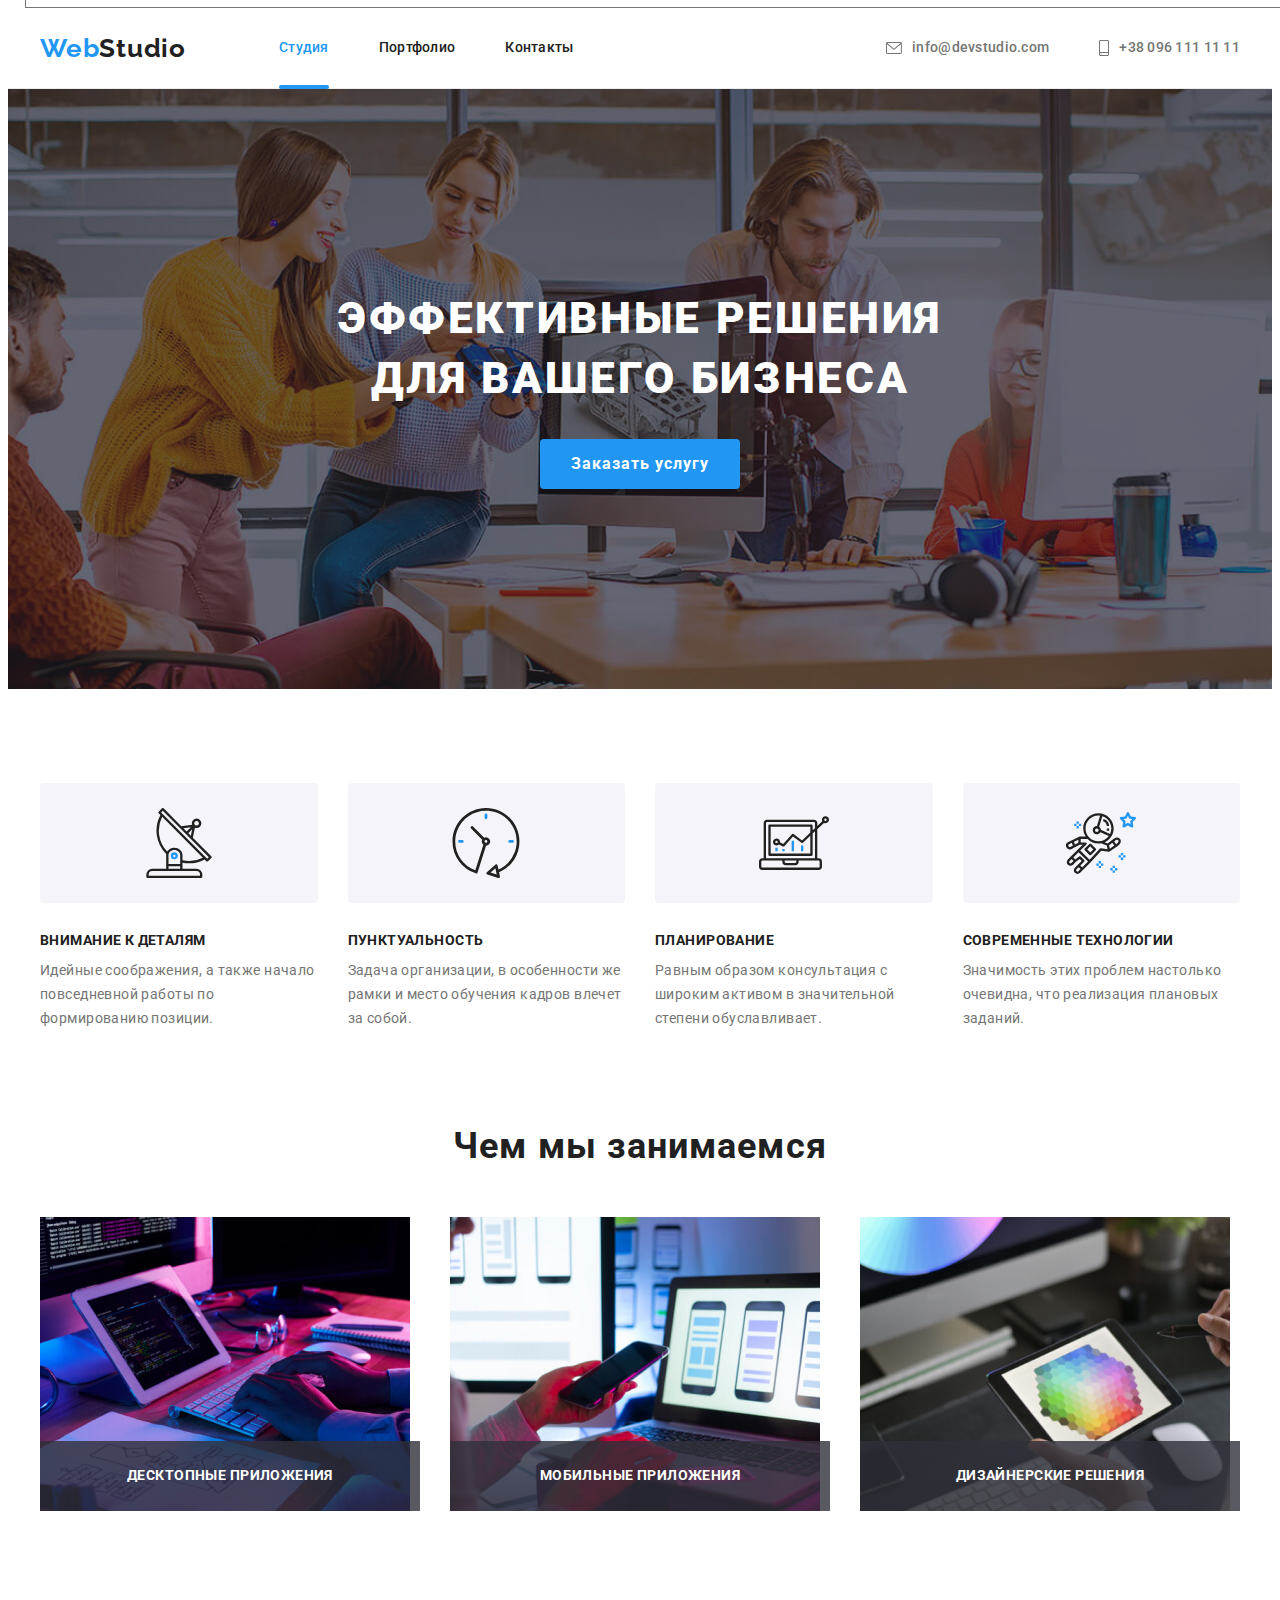
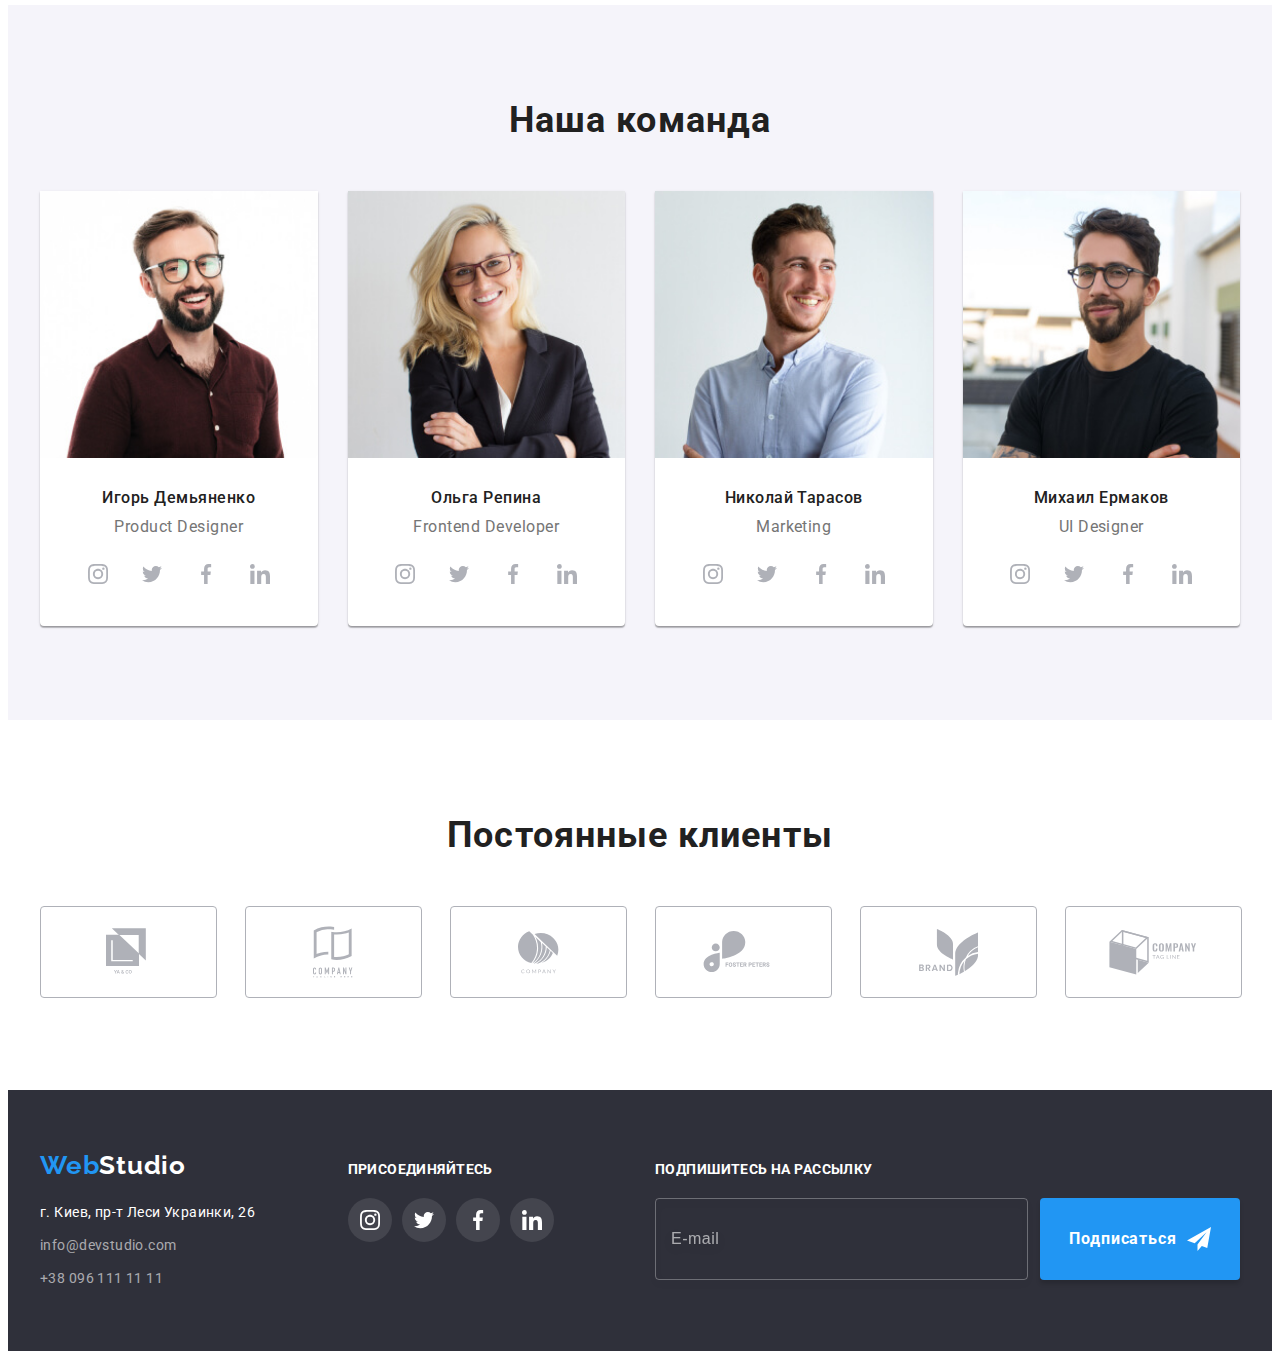
==== commit 66b1bab4: "fix menu naming & footer" ====
--- a/index.html
+++ b/index.html
@@ -79,17 +79,17 @@
             </div>
             <button
               type="button"
-              class="burger-menu__button"
+              class="menu-burger__button"
               aria-label="Переключатель меню сайта"
               data-menu-button
             >
-              <svg class="burger-menu__icon icon" width="40" height="40">
+              <svg class="menu-burger__icon icon" width="40" height="40">
                 <use
-                  class="burger-menu__icon-cross"
+                  class="menu-burger__icon-cross"
                   href="./images/icons.svg#icon-cross"
                 ></use>
                 <use
-                  class="burger-menu__icon-menu"
+                  class="menu-burger__icon-menu"
                   href="./images/icons.svg#icon-menu"
                 ></use>
               </svg>
@@ -117,7 +117,7 @@
               <li class="menu-burger__contact-item">
                 <a
                   href="tel:+380961111111"
-                  class="menu-burger__contact-link menu-burger__contact-link--accent"
+                  class="menu-burger__contact-link menu-burger__contact-link--accent menu-burger__contact-link--small"
                 >
                   +38 096 111 11 11
                 </a>
@@ -1012,10 +1012,10 @@
                 >
                   <use href="./images/icons.svg#icon-check"></use>
                 </svg>
-                <p class="form-field-checkbox__label">
+                <span class="form-field-checkbox__label">
                   Соглашаюсь с рассылкой и принимаю
                   <a href="">Условия договора</a>
-                </p>
+                </span>
               </label>
             </div>
 
--- a/css/main.min.css
+++ b/css/main.min.css
@@ -1,2 +1,2 @@
-.logo,.logo:visited,.menu-burger__nav-link,.menu-burger__contact-link,.menu-burger__contact-link--accent,.menu-burger__social-link,.menu-link,.page-footer__link{text-decoration:none}.menu-burger__nav,.menu-burger__contacts,.menu-burger__socials,.social,.page-header__site-nav,.page-header__auth-nav,.features__list,.work__list,.team__list,.clients__list,.portfolio__filter-list,.portfolio__cards{list-style:none;margin:0;padding:0}.visually-hidden{position:absolute !important;clip:rect(1px 1px 1px 1px);clip:rect(1px, 1px, 1px, 1px);padding:0 !important;border:0 !important;height:1px !important;width:1px !important;overflow:hidden}body{font-family:"Roboto",sans-serif;color:#757575}body.modal-open{overflow:hidden}img{display:block;max-width:100%;height:auto}p{margin:0;padding:0}a{color:#2196f3}h1,h2,h3,h4,h5,h6{margin:0;padding:0;color:#212121}.page-container{display:-webkit-box;display:-ms-flexbox;display:flex;-webkit-box-orient:vertical;-webkit-box-direction:normal;-ms-flex-direction:column;flex-direction:column;min-height:100vh}.page-container__body{-webkit-box-flex:1;-ms-flex-positive:1;flex-grow:1;position:relative;z-index:0}.container{padding:0 15px;margin-left:auto;margin-right:auto}@media screen and (min-width: 480px){.container{width:480px}}@media screen and (min-width: 768px){.container{width:768px}}@media screen and (min-width: 1200px){.container{width:1200px}}.icon{fill:currentColor}.section{padding-top:60px;padding-bottom:60px}@media screen and (min-width: 1200px){.section{padding-top:94px;padding-bottom:94px}}.section__title{margin-bottom:30px;font-weight:700;font-size:28px;line-height:1.17;text-align:center;letter-spacing:0.03em}@media screen and (min-width: 1200px){.section__title{margin-bottom:50px;font-size:36px}}.section__subtitle{margin-bottom:10px;font-weight:700;font-size:14px;line-height:1.14;letter-spacing:0.03em;text-transform:uppercase;text-align:center}@media screen and (min-width: 768px){.section__subtitle{text-align:left}}.section__subtitle--inverse{margin-bottom:20px;color:#fff}@media screen and (max-width: 1199px){.section__subtitle--centered{text-align:center}}.logo,.logo:visited{font-family:"Raleway",sans-serif;font-weight:700;font-size:24px;line-height:1.17;letter-spacing:0.03em;color:#212121}@media screen and (min-width: 1200px){.logo,.logo:visited{font-size:26px;line-height:1.19}}.logo__accent{color:#2196f3}.logo--inversion,.logo--inversion:visited{color:#fff}.burger-menu__button{display:-webkit-box;display:-ms-flexbox;display:flex;-webkit-box-pack:center;-ms-flex-pack:center;justify-content:center;-webkit-box-align:center;-ms-flex-align:center;align-items:center;position:relative;z-index:10;width:40px;height:40px;padding:0;border:none;background-color:inherit;color:#000;-webkit-transition:color 250ms cubic-bezier(0.4, 0, 0.2, 1),opacity 250ms cubic-bezier(0.4, 0, 0.2, 1);transition:color 250ms cubic-bezier(0.4, 0, 0.2, 1),opacity 250ms cubic-bezier(0.4, 0, 0.2, 1)}.burger-menu__button:hover,.burger-menu__button:focus{color:#2196f3}.burger-menu__button .burger-menu__icon-cross{display:none}.burger-menu__button.is-open .burger-menu__icon-cross{display:block}.burger-menu__button.is-open .burger-menu__icon-menu{display:none}@media screen and (min-width: 768px){.burger-menu__button{display:none}}.menu-burger__container{position:absolute;z-index:9;top:0;left:0;width:100%;height:100vh;min-height:550px;display:-webkit-box;display:-ms-flexbox;display:flex;-webkit-box-orient:vertical;-webkit-box-direction:normal;-ms-flex-direction:column;flex-direction:column;-webkit-box-pack:justify;-ms-flex-pack:justify;justify-content:space-between;padding:48px 40px;overflow:auto;background-color:#fff;border:1px solid #757575;-webkit-transform:translateY(-100%);transform:translateY(-100%);-webkit-transition:-webkit-transform 250ms cubic-bezier(0.4, 0, 0.2, 1);transition:-webkit-transform 250ms cubic-bezier(0.4, 0, 0.2, 1);transition:transform 250ms cubic-bezier(0.4, 0, 0.2, 1);transition:transform 250ms cubic-bezier(0.4, 0, 0.2, 1), -webkit-transform 250ms cubic-bezier(0.4, 0, 0.2, 1)}@media screen and (max-width: 767px){.menu-burger__container.is-open{-webkit-transform:translateY(0);transform:translateY(0)}}.menu-burger__nav{margin-bottom:64px}.menu-burger__nav-item:not(:last-child),.menu-burger__contact-item:not(:last-child){padding-bottom:32px}.menu-burger__nav-link{font-weight:500;font-size:40px;line-height:1.18;letter-spacing:0.02em;color:#212121;-webkit-transition:color 250ms cubic-bezier(0.4, 0, 0.2, 1);transition:color 250ms cubic-bezier(0.4, 0, 0.2, 1)}.menu-burger__nav-link:hover,.menu-burger__nav-link:focus{color:#2196f3}.menu-burger__nav-link--current{color:#2196f3}.menu-burger__contacts{margin-bottom:64px;margin-top:auto}.menu-burger__contact-link{font-weight:500;font-size:24px;line-height:1.17;letter-spacing:0.02em;color:#757575}.menu-burger__contact-link--accent{font-size:34px;color:#2196f3}.menu-burger__socials{display:-webkit-box;display:-ms-flexbox;display:flex;-webkit-box-align:center;-ms-flex-align:center;align-items:center}@media screen and (max-width: 454px){.menu-burger__socials{-webkit-box-orient:vertical;-webkit-box-direction:normal;-ms-flex-direction:column;flex-direction:column;-webkit-box-align:start;-ms-flex-align:start;align-items:flex-start}}@media screen and (min-width: 455px){.menu-burger__social-item:not(:last-child)::after{content:'';display:inline-block;margin-left:10px;margin-right:10px;height:22px;width:1px;vertical-align:middle;background-color:rgba(33,33,33,0.2)}}.menu-burger__social-link{font-weight:500;font-size:18px;line-height:1.22;letter-spacing:0.02em}.menu-link{display:-webkit-box;display:-ms-flexbox;display:flex;-webkit-box-pack:center;-ms-flex-pack:center;justify-content:center;-webkit-box-align:center;-ms-flex-align:center;align-items:center;padding-top:32px;padding-bottom:32px;font-weight:500;font-size:14px;line-height:1.14;letter-spacing:0.02em;color:#212121;fill:currentColor;-webkit-transition:color 250ms cubic-bezier(0.4, 0, 0.2, 1);transition:color 250ms cubic-bezier(0.4, 0, 0.2, 1)}.menu-link:hover,.menu-link:focus{color:#2196f3}.menu-link--current{color:#2196f3}.menu-link--current::after{position:absolute;bottom:-1px;content:'';display:block;width:100%;height:4px;background:#2196f3;border-radius:2px}.menu-link--shadowed{color:#757575}.menu-link__icon{margin-right:10px}@media screen and (max-width: 1199px){.auth-nav{-webkit-box-orient:vertical;-webkit-box-direction:normal;-ms-flex-direction:column;flex-direction:column}}.auth-nav__list-item{position:relative}@media screen and (min-width: 1200px){.auth-nav__list-item:not(:last-child){margin-right:50px}}@media screen and (max-width: 1199px){.auth-nav__menu-link{padding-top:5px;padding-bottom:5px;font-size:12px;line-height:1.17}}.button{display:-webkit-inline-box;display:-ms-inline-flexbox;display:inline-flex;-webkit-box-pack:center;-ms-flex-pack:center;justify-content:center;-webkit-box-align:center;-ms-flex-align:center;align-items:center;padding-top:10px;padding-bottom:10px;min-width:200px;min-height:50px;font-family:inherit;font-weight:700;font-size:16px;line-height:1.87;letter-spacing:0.06em;border:none;border-radius:4px;cursor:pointer;-webkit-box-shadow:0px 4px 4px rgba(0,0,0,0.15);box-shadow:0px 4px 4px rgba(0,0,0,0.15);color:#fff;background-color:#2196f3;-webkit-transition:background-color 250ms cubic-bezier(0.4, 0, 0.2, 1),color 250ms cubic-bezier(0.4, 0, 0.2, 1);transition:background-color 250ms cubic-bezier(0.4, 0, 0.2, 1),color 250ms cubic-bezier(0.4, 0, 0.2, 1)}.button:hover,.button:focus{color:#212121;background-color:#f5f4fa}.button__icon{fill:currentColor;margin-left:10px}.button--small{min-height:38px;min-width:44px;padding:6px 22px;font-weight:500;line-height:1.63;letter-spacing:0.03em;border:none;-webkit-box-shadow:0px 3px 1px rgba(0,0,0,0.1),0px 1px 2px rgba(0,0,0,0.08),0px 2px 2px rgba(0,0,0,0.12);box-shadow:0px 3px 1px rgba(0,0,0,0.1),0px 1px 2px rgba(0,0,0,0.08),0px 2px 2px rgba(0,0,0,0.12);-webkit-transition:background-color 250ms cubic-bezier(0.4, 0, 0.2, 1),color 250ms cubic-bezier(0.4, 0, 0.2, 1);transition:background-color 250ms cubic-bezier(0.4, 0, 0.2, 1),color 250ms cubic-bezier(0.4, 0, 0.2, 1)}.button--small:hover,.button--small:focus{-webkit-box-shadow:0px 3px 1px rgba(0,0,0,0.1),0px 1px 2px rgba(0,0,0,0.08),0px 2px 2px rgba(0,0,0,0.12);box-shadow:0px 3px 1px rgba(0,0,0,0.1),0px 1px 2px rgba(0,0,0,0.08),0px 2px 2px rgba(0,0,0,0.12)}.button--secondary{color:#212121;background-color:#f5f4fa;-webkit-box-shadow:none;box-shadow:none}.button--secondary:hover,.button--secondary:focus{color:#fff;background-color:#2196f3}.button-close{display:-webkit-inline-box;display:-ms-inline-flexbox;display:inline-flex;-webkit-box-pack:center;-ms-flex-pack:center;justify-content:center;-webkit-box-align:center;-ms-flex-align:center;align-items:center;padding:0;width:30px;height:30px;border:1px solid rgba(0,0,0,0.1);border-radius:50%;background-color:#fff;-webkit-transition:color 250ms cubic-bezier(0.4, 0, 0.2, 1);transition:color 250ms cubic-bezier(0.4, 0, 0.2, 1);-webkit-box-shadow:none;box-shadow:none}.button-close:hover,.button-close:focus{color:#2196f3}.social{display:-webkit-inline-box;display:-ms-inline-flexbox;display:inline-flex}.social__container{display:-webkit-box;display:-ms-flexbox;display:flex;-webkit-box-pack:center;-ms-flex-pack:center;justify-content:center;-webkit-box-align:center;-ms-flex-align:center;align-items:center;width:100%;height:100%;border-radius:50%;-webkit-transition:color 250ms cubic-bezier(0.4, 0, 0.2, 1),background-color 250ms cubic-bezier(0.4, 0, 0.2, 1);transition:color 250ms cubic-bezier(0.4, 0, 0.2, 1),background-color 250ms cubic-bezier(0.4, 0, 0.2, 1);color:#afb1b8;background-color:rgba(0,0,0,0)}.social__container:hover,.social__container:focus{color:#fff;background-color:#2196f3}.social__list-item{width:44px;height:44px}.social__list-item:not(:last-child){margin-right:10px}.social__icon{fill:currentColor}.social__container--gray{color:#fff;background-color:rgba(255,255,255,0.1)}.backdrop{position:fixed;top:0;left:0;width:100%;height:100%;background-color:rgba(0,0,0,0.2);opacity:1;visibility:visible;-webkit-transition:opacity 250ms cubic-bezier(0.4, 0, 0.2, 1),visibility 250ms cubic-bezier(0.4, 0, 0.2, 1);transition:opacity 250ms cubic-bezier(0.4, 0, 0.2, 1),visibility 250ms cubic-bezier(0.4, 0, 0.2, 1)}.backdrop.is-hidden{opacity:0;visibility:hidden;pointer-events:none}.backdrop.is-hidden .modal{-webkit-transform:translate(-50%, -50%) scale(0.9);transform:translate(-50%, -50%) scale(0.9)}.modal{position:relative;z-index:3;overflow:auto;top:50%;left:50%;width:calc(100% - 30px);max-width:528px;max-height:calc(100% - 30px);background-color:#fff;-webkit-box-shadow:0px 1px 3px rgba(0,0,0,0.12),0px 1px 1px rgba(0,0,0,0.14),0px 2px 1px rgba(0,0,0,0.2);box-shadow:0px 1px 3px rgba(0,0,0,0.12),0px 1px 1px rgba(0,0,0,0.14),0px 2px 1px rgba(0,0,0,0.2);border-radius:4px;-webkit-transform:translate(-50%, -50%) scale(1);transform:translate(-50%, -50%) scale(1);-webkit-transition:-webkit-transform 250ms cubic-bezier(0.4, 0, 0.2, 1);transition:-webkit-transform 250ms cubic-bezier(0.4, 0, 0.2, 1);transition:transform 250ms cubic-bezier(0.4, 0, 0.2, 1);transition:transform 250ms cubic-bezier(0.4, 0, 0.2, 1), -webkit-transform 250ms cubic-bezier(0.4, 0, 0.2, 1)}.modal__button-close{position:absolute;z-index:4;top:8px;right:8px}.modal__wrap{padding:40px;text-align:center}.modal__header{margin-bottom:12px;font-weight:bold;font-size:20px;line-height:1.15;text-align:center;letter-spacing:0.03em;color:#212121}.form-field{position:relative;display:-webkit-box;display:-ms-flexbox;display:flex;-webkit-box-orient:vertical;-webkit-box-direction:normal;-ms-flex-direction:column;flex-direction:column;margin-bottom:10px;text-align:left}.form-field__label{margin-bottom:4px;font-size:12px;line-height:1.17;letter-spacing:0.01em}.form-field__input,.form-field__textarea{border:1px solid rgba(33,33,33,0.2);border-radius:4px}.form-field__input::-webkit-input-placeholder,.form-field__textarea::-webkit-input-placeholder{color:rgba(117,117,117,0.5)}.form-field__input:-ms-input-placeholder,.form-field__textarea:-ms-input-placeholder{color:rgba(117,117,117,0.5)}.form-field__input::-ms-input-placeholder,.form-field__textarea::-ms-input-placeholder{color:rgba(117,117,117,0.5)}.form-field__input::placeholder,.form-field__textarea::placeholder{color:rgba(117,117,117,0.5)}.form-field__input:focus,.form-field__textarea:focus{border-color:#2196f3}.form-field__input{height:40px;padding:11px;padding-left:42px}.form-field__textarea{padding:12px 16px;height:120px;resize:none}.form-field__icon{position:absolute;bottom:11px;left:12px;fill:#212121;-webkit-transition:color 250ms cubic-bezier(0.4, 0, 0.2, 1);transition:color 250ms cubic-bezier(0.4, 0, 0.2, 1)}.form-field:focus-within .form-field__icon{fill:#2196f3}.form-field--last{margin-bottom:20px}.form-field__outer-wrap{text-align:left}.form-field-checkbox{position:relative;display:-webkit-inline-box;display:-ms-inline-flexbox;display:inline-flex;-webkit-box-pack:center;-ms-flex-pack:center;justify-content:center;margin-bottom:30px}.form-field-checkbox__input{position:absolute;width:1px;height:1px;margin:-1px;border:0;padding:0;clip:rect(0 0 0 0);overflow:hidden}.form-field-checkbox__icon{display:inline-block;-ms-flex-negative:0;flex-shrink:0;width:16px;height:15px;margin-top:5px;margin-right:8px;border:2px solid #212121;border-radius:2px;fill:#fff}.form-field-checkbox__input:checked+.form-field-checkbox__icon{border-color:transparent;background-color:#2196f3;opacity:1}.form-field-checkbox__label{margin-bottom:0;text-align:left;font-size:14px;line-height:1.71;letter-spacing:0.03em}.subscribe-form{max-width:450px;margin-left:auto;margin-right:auto}@media screen and (min-width: 1200px){.subscribe-form{display:-webkit-box;display:-ms-flexbox;display:flex;max-width:none;width:100%}}.subscribe-form__field-input{height:50px;padding:15px;width:100%;margin-bottom:20px;border:1px solid rgba(255,255,255,0.3);-webkit-filter:drop-shadow(0px 4px 4px rgba(0,0,0,0.15));filter:drop-shadow(0px 4px 4px rgba(0,0,0,0.15));border-radius:4px;color:#fff;background-color:rgba(0,0,0,0)}@media screen and (min-width: 768px){.subscribe-form__field-input{-webkit-box-flex:1;-ms-flex-positive:1;flex-grow:1;margin-right:12px}}@media screen and (min-width: 1200px){.subscribe-form__field-input{margin-bottom:0}}.subscribe-form__field-input::-webkit-input-placeholder{font-size:16px;line-height:1.25;letter-spacing:0.03em;color:rgba(255,255,255,0.6)}.subscribe-form__field-input:-ms-input-placeholder{font-size:16px;line-height:1.25;letter-spacing:0.03em;color:rgba(255,255,255,0.6)}.subscribe-form__field-input::-ms-input-placeholder{font-size:16px;line-height:1.25;letter-spacing:0.03em;color:rgba(255,255,255,0.6)}.subscribe-form__field-input::placeholder{font-size:16px;line-height:1.25;letter-spacing:0.03em;color:rgba(255,255,255,0.6)}.portfolio-card{height:100%}.portfolio-card__link{display:block;-webkit-box-shadow:none;box-shadow:none;-webkit-transition:-webkit-box-shadow 250ms cubic-bezier(0.4, 0, 0.2, 1);transition:-webkit-box-shadow 250ms cubic-bezier(0.4, 0, 0.2, 1);transition:box-shadow 250ms cubic-bezier(0.4, 0, 0.2, 1);transition:box-shadow 250ms cubic-bezier(0.4, 0, 0.2, 1), -webkit-box-shadow 250ms cubic-bezier(0.4, 0, 0.2, 1);color:inherit;text-decoration:none}@media screen and (min-width: 768px){.portfolio-card__link{display:-webkit-box;display:-ms-flexbox;display:flex;-webkit-box-orient:vertical;-webkit-box-direction:normal;-ms-flex-direction:column;flex-direction:column;height:100%}}.portfolio-card__link:hover,.portfolio-card__link:focus{-webkit-box-shadow:0px 1px 1px rgba(0,0,0,0.12),0px 4px 4px rgba(0,0,0,0.06),1px 4px 6px rgba(0,0,0,0.16);box-shadow:0px 1px 1px rgba(0,0,0,0.12),0px 4px 4px rgba(0,0,0,0.06),1px 4px 6px rgba(0,0,0,0.16)}.portfolio-card__photo-thumb{position:relative;z-index:0;overflow:hidden}.portfolio-card__overlay{position:absolute;z-index:1;top:1px;left:0;display:-webkit-box;display:-ms-flexbox;display:flex;-webkit-box-align:center;-ms-flex-align:center;align-items:center;padding:24px;width:100%;height:100%;font-size:18px;line-height:1.56;letter-spacing:0.03em;color:#fff;background-color:rgba(33,150,243,0.9);-webkit-transform:translateY(100%);transform:translateY(100%);-webkit-transition:-webkit-transform 250ms cubic-bezier(0.4, 0, 0.2, 1);transition:-webkit-transform 250ms cubic-bezier(0.4, 0, 0.2, 1);transition:transform 250ms cubic-bezier(0.4, 0, 0.2, 1);transition:transform 250ms cubic-bezier(0.4, 0, 0.2, 1), -webkit-transform 250ms cubic-bezier(0.4, 0, 0.2, 1)}.portfolio-card__link:hover .portfolio-card__overlay,.portfolio-card__link:focus .portfolio-card__overlay{-webkit-transform:translateY(-1px);transform:translateY(-1px)}.portfolio-card__photo{max-width:100%;height:auto}.portfolio-card__wrap{padding:20px 24px;border:1px solid #eeeeee;border-top:none}@media screen and (min-width: 768px){.portfolio-card__wrap{-webkit-box-flex:1;-ms-flex-positive:1;flex-grow:1}}.portfolio-card__title{margin-bottom:4px;font-weight:700;font-size:18px;line-height:2;letter-spacing:0.06em}.portfolio-card__descr{font-size:16px;line-height:1.88;letter-spacing:0.03em}.page-header{border-bottom:1px solid #ececec}.page-header__container{position:relative;z-index:1}@media screen and (min-width: 768px){.page-header__logo{margin-right:88px}}@media screen and (min-width: 1200px){.page-header__logo{margin-right:93px}}.page-header__wrap{display:-webkit-box;display:-ms-flexbox;display:flex;-webkit-box-align:center;-ms-flex-align:center;align-items:center;-webkit-box-pack:justify;-ms-flex-pack:justify;justify-content:space-between}@media screen and (max-width: 767px){.page-header__wrap{padding-top:16px;padding-bottom:16px}}.page-header__menu-wrap{display:-webkit-box;display:-ms-flexbox;display:flex;-webkit-box-align:center;-ms-flex-align:center;align-items:center;-webkit-box-pack:justify;-ms-flex-pack:justify;justify-content:space-between;-webkit-box-flex:1;-ms-flex-positive:1;flex-grow:1}@media screen and (max-width: 767px){.page-header__menu-wrap{display:none}}.page-header__inner-wrap-nav{display:-webkit-box;display:-ms-flexbox;display:flex;-webkit-box-pack:center;-ms-flex-pack:center;justify-content:center;-webkit-box-align:center;-ms-flex-align:center;align-items:center}.page-header__site-nav,.page-header__auth-nav{display:-webkit-box;display:-ms-flexbox;display:flex}.page-header__auth-nav{margin-left:auto}.page-header__list-item{position:relative}.page-header__list-item:not(:last-child){margin-right:50px}.hero{display:-webkit-box;display:-ms-flexbox;display:flex;-webkit-box-pack:center;-ms-flex-pack:center;justify-content:center;-webkit-box-align:center;-ms-flex-align:center;align-items:center;height:400px;margin-left:auto;margin-right:auto;background-color:#2f303a;background-repeat:no-repeat;background-position:center;background-size:cover;text-align:center;background-image:url("../images/hero-mobile.jpg")}@media screen and (min-width: 1200px){.hero{height:600px}}@media (min-device-pixel-ratio: 2), (-webkit-min-device-pixel-ratio: 2), (min-resolution: 192dpi), (min-resolution: 2dppx){.hero{background-image:url("../images/hero-mobile@2x.jpg")}}@media (min-device-pixel-ratio: 3), (-webkit-min-device-pixel-ratio: 3), (min-resolution: 288dpi), (min-resolution: 3dppx){.hero{background-image:url("../images/hero-mobile@3x.jpg")}}@media screen and (min-width: 481px){.hero{background-image:url("../images/hero-tablet.jpg")}}@media screen and (min-width: 481px) and (min-device-pixel-ratio: 2), screen and (min-width: 481px) and (-webkit-min-device-pixel-ratio: 2), screen and (min-width: 481px) and (min-resolution: 192dpi), screen and (min-width: 481px) and (min-resolution: 2dppx){.hero{background-image:url("../images/hero-tablet@2x.jpg")}}@media screen and (min-width: 481px) and (min-device-pixel-ratio: 3), screen and (min-width: 481px) and (-webkit-min-device-pixel-ratio: 3), screen and (min-width: 481px) and (min-resolution: 288dpi), screen and (min-width: 481px) and (min-resolution: 3dppx){.hero{background-image:url("../images/hero-tablet@3x.jpg")}}@media screen and (min-width: 769px){.hero{max-width:1600px;background-image:url("../images/hero-desktop.jpg")}}@media screen and (min-width: 769px) and (min-device-pixel-ratio: 2), screen and (min-width: 769px) and (-webkit-min-device-pixel-ratio: 2), screen and (min-width: 769px) and (min-resolution: 192dpi), screen and (min-width: 769px) and (min-resolution: 2dppx){.hero{background-image:url("../images/hero-desktop@2x.jpg")}}@media screen and (min-width: 769px) and (min-device-pixel-ratio: 3), screen and (min-width: 769px) and (-webkit-min-device-pixel-ratio: 3), screen and (min-width: 769px) and (min-resolution: 288dpi), screen and (min-width: 769px) and (min-resolution: 3dppx){.hero{background-image:url("../images/hero-desktop@3x.jpg")}}.hero--overlay{display:-webkit-box;display:-ms-flexbox;display:flex;-webkit-box-pack:center;-ms-flex-pack:center;justify-content:center;-webkit-box-align:center;-ms-flex-align:center;align-items:center;width:100%;height:100%;background-image:-webkit-gradient(linear, left top, left bottom, from(rgba(47,48,58,0.4)), to(rgba(47,48,58,0.4)));background-image:linear-gradient(rgba(47,48,58,0.4), rgba(47,48,58,0.4))}.hero__inner-wrap{max-width:360px;margin-left:auto;margin-right:auto}@media screen and (min-width: 1200px){.hero__inner-wrap{max-width:700px}}.hero__title{font-weight:900;font-size:26px;line-height:1.62;letter-spacing:0.06em;text-transform:uppercase;color:#fff;margin-bottom:30px}@media screen and (min-width: 1200px){.hero__title{font-size:44px;line-height:1.36}}@media screen and (min-width: 768px){.features__list{display:-webkit-box;display:-ms-flexbox;display:flex;-ms-flex-wrap:wrap;flex-wrap:wrap;margin:-15px}}@media screen and (max-width: 767px){.features__list-item:not(:last-child){margin-bottom:30px}}@media screen and (min-width: 768px){.features__list-item{margin:15px;-ms-flex-preferred-size:calc((100% - 2 * 30px) / 2);flex-basis:calc((100% - 2 * 30px) / 2)}}@media screen and (min-width: 1200px){.features__list-item{-ms-flex-preferred-size:calc((100% - 4 * 30px) / 4);flex-basis:calc((100% - 4 * 30px) / 4)}}.features__item-wrapper{display:-webkit-box;display:-ms-flexbox;display:flex;-webkit-box-pack:center;-ms-flex-pack:center;justify-content:center;-webkit-box-align:center;-ms-flex-align:center;align-items:center;height:120px;margin-bottom:30px;color:#212121;background-color:#f5f4fa;border-radius:4px}.features__text{font-size:14px;line-height:1.71;letter-spacing:0.03em}.work{padding-top:0}@media screen and (max-width: 1199px){.work{display:none}}.work__list{display:-webkit-box;display:-ms-flexbox;display:flex;-ms-flex-wrap:wrap;flex-wrap:wrap;margin:-15px}.work__item{margin:15px;-ms-flex-preferred-size:calc((100% - 3 * 30px) / 3);flex-basis:calc((100% - 3 * 30px) / 3);position:relative}.work__title{position:absolute;bottom:0;left:0;width:100%;padding-top:27px;padding-bottom:27px;margin-bottom:0;text-align:center;color:#fff;background-color:rgba(47,48,58,0.8)}.team{background-color:#f5f4fa}@media screen and (min-width: 768px){.team__list{display:-webkit-box;display:-ms-flexbox;display:flex;-ms-flex-wrap:wrap;flex-wrap:wrap;margin:-15px}}.team__list-item{overflow:hidden;-webkit-box-shadow:0px 1px 3px rgba(0,0,0,0.12),0px 1px 1px rgba(0,0,0,0.14),0px 2px 1px rgba(0,0,0,0.2);box-shadow:0px 1px 3px rgba(0,0,0,0.12),0px 1px 1px rgba(0,0,0,0.14),0px 2px 1px rgba(0,0,0,0.2);border-radius:0px 0px 4px 4px;background-color:#fff}@media screen and (max-width: 767px){.team__list-item{max-width:450px}.team__list-item:not(:last-child){margin-bottom:30px}}@media screen and (min-width: 768px){.team__list-item{margin:15px;-ms-flex-preferred-size:calc((100% - 2 * 30px) / 2);flex-basis:calc((100% - 2 * 30px) / 2)}}@media screen and (min-width: 1200px){.team__list-item{-ms-flex-preferred-size:calc((100% - 4 * 30px) / 4);flex-basis:calc((100% - 4 * 30px) / 4)}}.team__photo{width:100%}.team__wrap{padding:30px 15px 24px;text-align:center}@media screen and (min-width: 1200px){.team__wrap{padding-bottom:30px}}.team__subtitle,.team__descr{font-size:16px;line-height:1.19;letter-spacing:0.03em}.team__subtitle{margin-bottom:10px;font-weight:500}.team__descr{margin-bottom:16px}.clients__list{display:-webkit-box;display:-ms-flexbox;display:flex;-ms-flex-wrap:wrap;flex-wrap:wrap;margin:-15px}.clients__list-item{margin:15px;height:90px;-ms-flex-preferred-size:calc((100% - 2 * 30px) / 2);flex-basis:calc((100% - 2 * 30px) / 2)}@media screen and (min-width: 768px){.clients__list-item{-ms-flex-preferred-size:calc((100% - 3 * 30px) / 3);flex-basis:calc((100% - 3 * 30px) / 3)}}@media screen and (min-width: 1200px){.clients__list-item{-ms-flex-preferred-size:calc((100% - 6 * 30px) / 6);flex-basis:calc((100% - 6 * 30px) / 6)}}.clients__item{display:-webkit-box;display:-ms-flexbox;display:flex;-webkit-box-pack:center;-ms-flex-pack:center;justify-content:center;-webkit-box-align:center;-ms-flex-align:center;align-items:center;width:100%;height:100%;border:1px solid #afb1b8;border-radius:4px;color:#afb1b8;-webkit-transition:color 250ms cubic-bezier(0.4, 0, 0.2, 1),border-color 250ms cubic-bezier(0.4, 0, 0.2, 1);transition:color 250ms cubic-bezier(0.4, 0, 0.2, 1),border-color 250ms cubic-bezier(0.4, 0, 0.2, 1)}.clients__item:hover,.clients__item:focus{color:#2196f3;border-color:#2196f3}.page-footer{padding-top:60px;padding-bottom:60px;background-color:#2f303a}.page-footer__container{text-align:center}@media screen and (min-width: 768px){.page-footer__container{display:-webkit-box;display:-ms-flexbox;display:flex;-ms-flex-wrap:wrap;flex-wrap:wrap;margin:-15px;-webkit-box-align:baseline;-ms-flex-align:baseline;align-items:baseline}}@media screen and (max-width: 1199px){.page-footer__inner-wrap:not(:last-child){margin-bottom:60px}}@media screen and (min-width: 768px){.page-footer__inner-wrap{margin:15px;-ms-flex-preferred-size:calc((100% - 2 * 30px) / 2);flex-basis:calc((100% - 2 * 30px) / 2)}}@media screen and (min-width: 1200px){.page-footer__inner-wrap{-ms-flex-preferred-size:calc((100% - 4 * 30px) / 4);flex-basis:calc((100% - 4 * 30px) / 4)}}.page-footer__logo{display:block;margin-bottom:20px}.page-footer__address{display:-webkit-box;display:-ms-flexbox;display:flex;-webkit-box-orient:vertical;-webkit-box-direction:normal;-ms-flex-direction:column;flex-direction:column;font-style:inherit}.page-footer__text,.page-footer__link{font-size:14px;line-height:1.71;letter-spacing:0.03em;color:#fff}.page-footer__link{margin-top:9px;color:rgba(255,255,255,0.6);-webkit-transition:color 250ms cubic-bezier(0.4, 0, 0.2, 1);transition:color 250ms cubic-bezier(0.4, 0, 0.2, 1)}.page-footer__link:hover,.page-footer__link:focus{color:#2196f3}.page-footer__form-container{-webkit-box-flex:2;-ms-flex-positive:2;flex-grow:2}@media screen and (max-width: 1199px){.page-footer__form-container{margin-top:0;margin-bottom:15px}}@media screen and (max-width: 767px){.page-footer__form-container{margin-bottom:0}}.portfolio__filter-list{display:-webkit-box;display:-ms-flexbox;display:flex;-ms-flex-wrap:wrap;flex-wrap:wrap;margin-bottom:25px}@media screen and (min-width: 768px){.portfolio__filter-list{-webkit-box-pack:center;-ms-flex-pack:center;justify-content:center;margin-bottom:15px}}@media screen and (min-width: 1200px){.portfolio__filter-list{margin-bottom:35px}}.portfolio__filter-item{margin-bottom:15px}.portfolio__filter-item:not(:last-child){margin-right:8px}@media screen and (min-width: 768px){.portfolio__cards{display:-webkit-box;display:-ms-flexbox;display:flex;-ms-flex-wrap:wrap;flex-wrap:wrap;margin:-15px}}@media screen and (max-width: 767px){.portfolio__cards-item:not(:last-child){margin-bottom:30px}}@media screen and (min-width: 768px){.portfolio__cards-item{margin:15px;-ms-flex-preferred-size:calc((100% - 2 * 30px) / 2);flex-basis:calc((100% - 2 * 30px) / 2)}}@media screen and (min-width: 1200px){.portfolio__cards-item{-ms-flex-preferred-size:calc((100% - 3 * 30px) / 3);flex-basis:calc((100% - 3 * 30px) / 3)}}
+.logo,.logo:visited,.menu-burger__nav-link,.menu-burger__contact-link,.menu-burger__contact-link--accent,.menu-burger__social-link,.menu-link,.page-footer__link{text-decoration:none}.menu-burger__nav,.menu-burger__contacts,.menu-burger__socials,.social,.page-header__site-nav,.page-header__auth-nav,.features__list,.work__list,.team__list,.clients__list,.portfolio__filter-list,.portfolio__cards{list-style:none;margin:0;padding:0}.visually-hidden{position:absolute !important;clip:rect(1px 1px 1px 1px);clip:rect(1px, 1px, 1px, 1px);padding:0 !important;border:0 !important;height:1px !important;width:1px !important;overflow:hidden}body{font-family:"Roboto",sans-serif;color:#757575}body.modal-open{overflow:hidden}img{display:block;max-width:100%;height:auto}p{margin:0;padding:0}a{color:#2196f3}h1,h2,h3,h4,h5,h6{margin:0;padding:0;color:#212121}.page-container{display:-webkit-box;display:-ms-flexbox;display:flex;-webkit-box-orient:vertical;-webkit-box-direction:normal;-ms-flex-direction:column;flex-direction:column;min-height:100vh}.page-container__body{-webkit-box-flex:1;-ms-flex-positive:1;flex-grow:1;position:relative;z-index:0}.container{padding:0 15px;margin-left:auto;margin-right:auto}@media screen and (min-width: 480px){.container{width:480px}}@media screen and (min-width: 768px){.container{width:768px}}@media screen and (min-width: 1200px){.container{width:1200px}}.icon{fill:currentColor}.section{padding-top:60px;padding-bottom:60px}@media screen and (min-width: 1200px){.section{padding-top:94px;padding-bottom:94px}}.section__title{margin-bottom:30px;font-weight:700;font-size:28px;line-height:1.17;text-align:center;letter-spacing:0.03em}@media screen and (min-width: 1200px){.section__title{margin-bottom:50px;font-size:36px}}.section__subtitle{margin-bottom:10px;font-weight:700;font-size:14px;line-height:1.14;letter-spacing:0.03em;text-transform:uppercase;text-align:center}@media screen and (min-width: 768px){.section__subtitle{text-align:left}}.section__subtitle--inverse{margin-bottom:20px;color:#fff}@media screen and (max-width: 1199px){.section__subtitle--centered{text-align:center}}.logo,.logo:visited{font-family:"Raleway",sans-serif;font-weight:700;font-size:24px;line-height:1.17;letter-spacing:0.03em;color:#212121}@media screen and (min-width: 1200px){.logo,.logo:visited{font-size:26px;line-height:1.19}}.logo__accent{color:#2196f3}.logo--inversion,.logo--inversion:visited{color:#fff}.menu-burger__button{display:-webkit-box;display:-ms-flexbox;display:flex;-webkit-box-pack:center;-ms-flex-pack:center;justify-content:center;-webkit-box-align:center;-ms-flex-align:center;align-items:center;position:relative;z-index:10;width:40px;height:40px;padding:0;border:none;background-color:inherit;color:#000;-webkit-transition:color 250ms cubic-bezier(0.4, 0, 0.2, 1),opacity 250ms cubic-bezier(0.4, 0, 0.2, 1);transition:color 250ms cubic-bezier(0.4, 0, 0.2, 1),opacity 250ms cubic-bezier(0.4, 0, 0.2, 1)}.menu-burger__button:hover,.menu-burger__button:focus{color:#2196f3}.menu-burger__button .menu-burger__icon-cross{display:none}.menu-burger__button.is-open .menu-burger__icon-cross{display:block}.menu-burger__button.is-open .menu-burger__icon-menu{display:none}@media screen and (min-width: 768px){.menu-burger__button{display:none}}.menu-burger__container{position:absolute;z-index:9;top:0;left:0;width:100%;height:100vh;min-height:550px;display:-webkit-box;display:-ms-flexbox;display:flex;-webkit-box-orient:vertical;-webkit-box-direction:normal;-ms-flex-direction:column;flex-direction:column;-webkit-box-pack:justify;-ms-flex-pack:justify;justify-content:space-between;padding:48px 40px;overflow:auto;background-color:#fff;border:1px solid #757575;-webkit-transform:translateY(-100%);transform:translateY(-100%);-webkit-transition:-webkit-transform 250ms cubic-bezier(0.4, 0, 0.2, 1);transition:-webkit-transform 250ms cubic-bezier(0.4, 0, 0.2, 1);transition:transform 250ms cubic-bezier(0.4, 0, 0.2, 1);transition:transform 250ms cubic-bezier(0.4, 0, 0.2, 1), -webkit-transform 250ms cubic-bezier(0.4, 0, 0.2, 1)}@media screen and (max-width: 767px){.menu-burger__container.is-open{-webkit-transform:translateY(0);transform:translateY(0)}}.menu-burger__nav{margin-bottom:64px}.menu-burger__nav-item:not(:last-child),.menu-burger__contact-item:not(:last-child){padding-bottom:32px}.menu-burger__nav-link{font-weight:500;font-size:40px;line-height:1.18;letter-spacing:0.02em;color:#212121;-webkit-transition:color 250ms cubic-bezier(0.4, 0, 0.2, 1);transition:color 250ms cubic-bezier(0.4, 0, 0.2, 1)}.menu-burger__nav-link:hover,.menu-burger__nav-link:focus{color:#2196f3}.menu-burger__nav-link--current{color:#2196f3}.menu-burger__contacts{margin-bottom:64px;margin-top:auto}.menu-burger__contact-link{font-weight:500;font-size:24px;line-height:1.17;letter-spacing:0.02em;color:#757575}.menu-burger__contact-link--accent{font-size:34px;color:#2196f3}@media screen and (max-width: 378px){.menu-burger__contact-link--small{font-size:26px}}.menu-burger__socials{display:-webkit-box;display:-ms-flexbox;display:flex;-webkit-box-align:center;-ms-flex-align:center;align-items:center}@media screen and (max-width: 454px){.menu-burger__socials{-webkit-box-orient:vertical;-webkit-box-direction:normal;-ms-flex-direction:column;flex-direction:column;-webkit-box-align:start;-ms-flex-align:start;align-items:flex-start}}@media screen and (min-width: 455px){.menu-burger__social-item:not(:last-child)::after{content:'';display:inline-block;margin-left:10px;margin-right:10px;height:22px;width:1px;vertical-align:middle;background-color:rgba(33,33,33,0.2)}}.menu-burger__social-link{font-weight:500;font-size:18px;line-height:1.22;letter-spacing:0.02em}.menu-link{display:-webkit-box;display:-ms-flexbox;display:flex;-webkit-box-pack:center;-ms-flex-pack:center;justify-content:center;-webkit-box-align:center;-ms-flex-align:center;align-items:center;padding-top:32px;padding-bottom:32px;font-weight:500;font-size:14px;line-height:1.14;letter-spacing:0.02em;color:#212121;fill:currentColor;-webkit-transition:color 250ms cubic-bezier(0.4, 0, 0.2, 1);transition:color 250ms cubic-bezier(0.4, 0, 0.2, 1)}.menu-link:hover,.menu-link:focus{color:#2196f3}.menu-link--current{color:#2196f3}.menu-link--current::after{position:absolute;bottom:-1px;content:'';display:block;width:100%;height:4px;background:#2196f3;border-radius:2px}.menu-link--shadowed{color:#757575}.menu-link__icon{margin-right:10px}@media screen and (max-width: 1199px){.auth-nav{-webkit-box-orient:vertical;-webkit-box-direction:normal;-ms-flex-direction:column;flex-direction:column}}.auth-nav__list-item{position:relative}@media screen and (min-width: 1200px){.auth-nav__list-item:not(:last-child){margin-right:50px}}@media screen and (max-width: 1199px){.auth-nav__menu-link{padding-top:5px;padding-bottom:5px;font-size:12px;line-height:1.17}}.button{display:-webkit-inline-box;display:-ms-inline-flexbox;display:inline-flex;-webkit-box-pack:center;-ms-flex-pack:center;justify-content:center;-webkit-box-align:center;-ms-flex-align:center;align-items:center;padding-top:10px;padding-bottom:10px;min-width:200px;min-height:50px;font-family:inherit;font-weight:700;font-size:16px;line-height:1.87;letter-spacing:0.06em;border:none;border-radius:4px;cursor:pointer;-webkit-box-shadow:0px 4px 4px rgba(0,0,0,0.15);box-shadow:0px 4px 4px rgba(0,0,0,0.15);color:#fff;background-color:#2196f3;-webkit-transition:background-color 250ms cubic-bezier(0.4, 0, 0.2, 1),color 250ms cubic-bezier(0.4, 0, 0.2, 1);transition:background-color 250ms cubic-bezier(0.4, 0, 0.2, 1),color 250ms cubic-bezier(0.4, 0, 0.2, 1)}.button:hover,.button:focus{color:#212121;background-color:#f5f4fa}.button__icon{fill:currentColor;margin-left:10px}.button--small{min-height:38px;min-width:44px;padding:6px 22px;font-weight:500;line-height:1.63;letter-spacing:0.03em;border:none;-webkit-box-shadow:0px 3px 1px rgba(0,0,0,0.1),0px 1px 2px rgba(0,0,0,0.08),0px 2px 2px rgba(0,0,0,0.12);box-shadow:0px 3px 1px rgba(0,0,0,0.1),0px 1px 2px rgba(0,0,0,0.08),0px 2px 2px rgba(0,0,0,0.12);-webkit-transition:background-color 250ms cubic-bezier(0.4, 0, 0.2, 1),color 250ms cubic-bezier(0.4, 0, 0.2, 1);transition:background-color 250ms cubic-bezier(0.4, 0, 0.2, 1),color 250ms cubic-bezier(0.4, 0, 0.2, 1)}.button--small:hover,.button--small:focus{-webkit-box-shadow:0px 3px 1px rgba(0,0,0,0.1),0px 1px 2px rgba(0,0,0,0.08),0px 2px 2px rgba(0,0,0,0.12);box-shadow:0px 3px 1px rgba(0,0,0,0.1),0px 1px 2px rgba(0,0,0,0.08),0px 2px 2px rgba(0,0,0,0.12)}.button--secondary{color:#212121;background-color:#f5f4fa;-webkit-box-shadow:none;box-shadow:none}.button--secondary:hover,.button--secondary:focus{color:#fff;background-color:#2196f3}.button-close{display:-webkit-inline-box;display:-ms-inline-flexbox;display:inline-flex;-webkit-box-pack:center;-ms-flex-pack:center;justify-content:center;-webkit-box-align:center;-ms-flex-align:center;align-items:center;padding:0;width:30px;height:30px;border:1px solid rgba(0,0,0,0.1);border-radius:50%;background-color:#fff;-webkit-transition:color 250ms cubic-bezier(0.4, 0, 0.2, 1);transition:color 250ms cubic-bezier(0.4, 0, 0.2, 1);-webkit-box-shadow:none;box-shadow:none}.button-close:hover,.button-close:focus{color:#2196f3}.social{display:-webkit-inline-box;display:-ms-inline-flexbox;display:inline-flex}.social__container{display:-webkit-box;display:-ms-flexbox;display:flex;-webkit-box-pack:center;-ms-flex-pack:center;justify-content:center;-webkit-box-align:center;-ms-flex-align:center;align-items:center;width:100%;height:100%;border-radius:50%;-webkit-transition:color 250ms cubic-bezier(0.4, 0, 0.2, 1),background-color 250ms cubic-bezier(0.4, 0, 0.2, 1);transition:color 250ms cubic-bezier(0.4, 0, 0.2, 1),background-color 250ms cubic-bezier(0.4, 0, 0.2, 1);color:#afb1b8;background-color:rgba(0,0,0,0)}.social__container:hover,.social__container:focus{color:#fff;background-color:#2196f3}.social__list-item{width:44px;height:44px}.social__list-item:not(:last-child){margin-right:10px}.social__icon{fill:currentColor}.social__container--gray{color:#fff;background-color:rgba(255,255,255,0.1)}.backdrop{position:fixed;top:0;left:0;width:100%;height:100%;background-color:rgba(0,0,0,0.2);opacity:1;visibility:visible;-webkit-transition:opacity 250ms cubic-bezier(0.4, 0, 0.2, 1),visibility 250ms cubic-bezier(0.4, 0, 0.2, 1);transition:opacity 250ms cubic-bezier(0.4, 0, 0.2, 1),visibility 250ms cubic-bezier(0.4, 0, 0.2, 1)}.backdrop.is-hidden{opacity:0;visibility:hidden;pointer-events:none}.backdrop.is-hidden .modal{-webkit-transform:translate(-50%, -50%) scale(0.9);transform:translate(-50%, -50%) scale(0.9)}.modal{position:relative;z-index:3;overflow:auto;top:50%;left:50%;width:calc(100% - 30px);max-width:528px;max-height:calc(100% - 30px);background-color:#fff;-webkit-box-shadow:0px 1px 3px rgba(0,0,0,0.12),0px 1px 1px rgba(0,0,0,0.14),0px 2px 1px rgba(0,0,0,0.2);box-shadow:0px 1px 3px rgba(0,0,0,0.12),0px 1px 1px rgba(0,0,0,0.14),0px 2px 1px rgba(0,0,0,0.2);border-radius:4px;-webkit-transform:translate(-50%, -50%) scale(1);transform:translate(-50%, -50%) scale(1);-webkit-transition:-webkit-transform 250ms cubic-bezier(0.4, 0, 0.2, 1);transition:-webkit-transform 250ms cubic-bezier(0.4, 0, 0.2, 1);transition:transform 250ms cubic-bezier(0.4, 0, 0.2, 1);transition:transform 250ms cubic-bezier(0.4, 0, 0.2, 1), -webkit-transform 250ms cubic-bezier(0.4, 0, 0.2, 1)}.modal__button-close{position:absolute;z-index:4;top:8px;right:8px}.modal__wrap{padding:40px;text-align:center}.modal__header{margin-bottom:12px;font-weight:bold;font-size:20px;line-height:1.15;text-align:center;letter-spacing:0.03em;color:#212121}.form-field{position:relative;display:-webkit-box;display:-ms-flexbox;display:flex;-webkit-box-orient:vertical;-webkit-box-direction:normal;-ms-flex-direction:column;flex-direction:column;margin-bottom:10px;text-align:left}.form-field__label{margin-bottom:4px;font-size:12px;line-height:1.17;letter-spacing:0.01em}.form-field__input,.form-field__textarea{border:1px solid rgba(33,33,33,0.2);border-radius:4px}.form-field__input::-webkit-input-placeholder,.form-field__textarea::-webkit-input-placeholder{color:rgba(117,117,117,0.5)}.form-field__input:-ms-input-placeholder,.form-field__textarea:-ms-input-placeholder{color:rgba(117,117,117,0.5)}.form-field__input::-ms-input-placeholder,.form-field__textarea::-ms-input-placeholder{color:rgba(117,117,117,0.5)}.form-field__input::placeholder,.form-field__textarea::placeholder{color:rgba(117,117,117,0.5)}.form-field__input:focus,.form-field__textarea:focus{border-color:#2196f3}.form-field__input{height:40px;padding:11px;padding-left:42px}.form-field__textarea{padding:12px 16px;height:120px;resize:none}.form-field__icon{position:absolute;bottom:11px;left:12px;fill:#212121;-webkit-transition:color 250ms cubic-bezier(0.4, 0, 0.2, 1);transition:color 250ms cubic-bezier(0.4, 0, 0.2, 1)}.form-field:focus-within .form-field__icon{fill:#2196f3}.form-field--last{margin-bottom:20px}.form-field__outer-wrap{text-align:left}.form-field-checkbox{position:relative;display:-webkit-inline-box;display:-ms-inline-flexbox;display:inline-flex;-webkit-box-pack:center;-ms-flex-pack:center;justify-content:center;margin-bottom:30px}.form-field-checkbox__input{position:absolute;width:1px;height:1px;margin:-1px;border:0;padding:0;clip:rect(0 0 0 0);overflow:hidden}.form-field-checkbox__icon{display:inline-block;-ms-flex-negative:0;flex-shrink:0;width:16px;height:15px;margin-top:5px;margin-right:8px;border:2px solid #212121;border-radius:2px;fill:#fff}.form-field-checkbox__input:checked+.form-field-checkbox__icon{border-color:transparent;background-color:#2196f3;opacity:1}.form-field-checkbox__label{margin-bottom:0;text-align:left;font-size:14px;line-height:1.71;letter-spacing:0.03em}.subscribe-form{max-width:450px;margin-left:auto;margin-right:auto}@media screen and (min-width: 1200px){.subscribe-form{display:-webkit-box;display:-ms-flexbox;display:flex;max-width:none;width:100%}}.subscribe-form__field-input{height:50px;padding:15px;width:100%;margin-bottom:20px;border:1px solid rgba(255,255,255,0.3);-webkit-filter:drop-shadow(0px 4px 4px rgba(0,0,0,0.15));filter:drop-shadow(0px 4px 4px rgba(0,0,0,0.15));border-radius:4px;color:#fff;background-color:rgba(0,0,0,0)}@media screen and (min-width: 768px){.subscribe-form__field-input{-webkit-box-flex:1;-ms-flex-positive:1;flex-grow:1;margin-right:12px}}@media screen and (min-width: 1200px){.subscribe-form__field-input{margin-bottom:0}}.subscribe-form__field-input::-webkit-input-placeholder{font-size:16px;line-height:1.25;letter-spacing:0.03em;color:rgba(255,255,255,0.6)}.subscribe-form__field-input:-ms-input-placeholder{font-size:16px;line-height:1.25;letter-spacing:0.03em;color:rgba(255,255,255,0.6)}.subscribe-form__field-input::-ms-input-placeholder{font-size:16px;line-height:1.25;letter-spacing:0.03em;color:rgba(255,255,255,0.6)}.subscribe-form__field-input::placeholder{font-size:16px;line-height:1.25;letter-spacing:0.03em;color:rgba(255,255,255,0.6)}.portfolio-card{height:100%}.portfolio-card__link{display:block;-webkit-box-shadow:none;box-shadow:none;-webkit-transition:-webkit-box-shadow 250ms cubic-bezier(0.4, 0, 0.2, 1);transition:-webkit-box-shadow 250ms cubic-bezier(0.4, 0, 0.2, 1);transition:box-shadow 250ms cubic-bezier(0.4, 0, 0.2, 1);transition:box-shadow 250ms cubic-bezier(0.4, 0, 0.2, 1), -webkit-box-shadow 250ms cubic-bezier(0.4, 0, 0.2, 1);color:inherit;text-decoration:none}@media screen and (min-width: 768px){.portfolio-card__link{display:-webkit-box;display:-ms-flexbox;display:flex;-webkit-box-orient:vertical;-webkit-box-direction:normal;-ms-flex-direction:column;flex-direction:column;height:100%}}.portfolio-card__link:hover,.portfolio-card__link:focus{-webkit-box-shadow:0px 1px 1px rgba(0,0,0,0.12),0px 4px 4px rgba(0,0,0,0.06),1px 4px 6px rgba(0,0,0,0.16);box-shadow:0px 1px 1px rgba(0,0,0,0.12),0px 4px 4px rgba(0,0,0,0.06),1px 4px 6px rgba(0,0,0,0.16)}.portfolio-card__photo-thumb{position:relative;z-index:0;overflow:hidden}.portfolio-card__overlay{position:absolute;z-index:1;top:1px;left:0;display:-webkit-box;display:-ms-flexbox;display:flex;-webkit-box-align:center;-ms-flex-align:center;align-items:center;padding:24px;width:100%;height:100%;font-size:18px;line-height:1.56;letter-spacing:0.03em;color:#fff;background-color:rgba(33,150,243,0.9);-webkit-transform:translateY(100%);transform:translateY(100%);-webkit-transition:-webkit-transform 250ms cubic-bezier(0.4, 0, 0.2, 1);transition:-webkit-transform 250ms cubic-bezier(0.4, 0, 0.2, 1);transition:transform 250ms cubic-bezier(0.4, 0, 0.2, 1);transition:transform 250ms cubic-bezier(0.4, 0, 0.2, 1), -webkit-transform 250ms cubic-bezier(0.4, 0, 0.2, 1)}.portfolio-card__link:hover .portfolio-card__overlay,.portfolio-card__link:focus .portfolio-card__overlay{-webkit-transform:translateY(-1px);transform:translateY(-1px)}.portfolio-card__photo{max-width:100%;height:auto}.portfolio-card__wrap{padding:20px 24px;border:1px solid #eeeeee;border-top:none}@media screen and (min-width: 768px){.portfolio-card__wrap{-webkit-box-flex:1;-ms-flex-positive:1;flex-grow:1}}.portfolio-card__title{margin-bottom:4px;font-weight:700;font-size:18px;line-height:2;letter-spacing:0.06em}.portfolio-card__descr{font-size:16px;line-height:1.88;letter-spacing:0.03em}.page-header{border-bottom:1px solid #ececec}.page-header__container{position:relative;z-index:1}@media screen and (min-width: 768px){.page-header__logo{margin-right:88px}}@media screen and (min-width: 1200px){.page-header__logo{margin-right:93px}}.page-header__wrap{display:-webkit-box;display:-ms-flexbox;display:flex;-webkit-box-align:center;-ms-flex-align:center;align-items:center;-webkit-box-pack:justify;-ms-flex-pack:justify;justify-content:space-between}@media screen and (max-width: 767px){.page-header__wrap{padding-top:16px;padding-bottom:16px}}.page-header__menu-wrap{display:-webkit-box;display:-ms-flexbox;display:flex;-webkit-box-align:center;-ms-flex-align:center;align-items:center;-webkit-box-pack:justify;-ms-flex-pack:justify;justify-content:space-between;-webkit-box-flex:1;-ms-flex-positive:1;flex-grow:1}@media screen and (max-width: 767px){.page-header__menu-wrap{display:none}}.page-header__inner-wrap-nav{display:-webkit-box;display:-ms-flexbox;display:flex;-webkit-box-pack:center;-ms-flex-pack:center;justify-content:center;-webkit-box-align:center;-ms-flex-align:center;align-items:center}.page-header__site-nav,.page-header__auth-nav{display:-webkit-box;display:-ms-flexbox;display:flex}.page-header__auth-nav{margin-left:auto}.page-header__list-item{position:relative}.page-header__list-item:not(:last-child){margin-right:50px}.hero{display:-webkit-box;display:-ms-flexbox;display:flex;-webkit-box-pack:center;-ms-flex-pack:center;justify-content:center;-webkit-box-align:center;-ms-flex-align:center;align-items:center;height:400px;margin-left:auto;margin-right:auto;background-color:#2f303a;background-repeat:no-repeat;background-position:center;background-size:cover;text-align:center;background-image:url("../images/hero-mobile.jpg")}@media screen and (min-width: 1200px){.hero{height:600px}}@media (min-device-pixel-ratio: 2), (-webkit-min-device-pixel-ratio: 2), (min-resolution: 192dpi), (min-resolution: 2dppx){.hero{background-image:url("../images/hero-mobile@2x.jpg")}}@media (min-device-pixel-ratio: 3), (-webkit-min-device-pixel-ratio: 3), (min-resolution: 288dpi), (min-resolution: 3dppx){.hero{background-image:url("../images/hero-mobile@3x.jpg")}}@media screen and (min-width: 481px){.hero{background-image:url("../images/hero-tablet.jpg")}}@media screen and (min-width: 481px) and (min-device-pixel-ratio: 2), screen and (min-width: 481px) and (-webkit-min-device-pixel-ratio: 2), screen and (min-width: 481px) and (min-resolution: 192dpi), screen and (min-width: 481px) and (min-resolution: 2dppx){.hero{background-image:url("../images/hero-tablet@2x.jpg")}}@media screen and (min-width: 481px) and (min-device-pixel-ratio: 3), screen and (min-width: 481px) and (-webkit-min-device-pixel-ratio: 3), screen and (min-width: 481px) and (min-resolution: 288dpi), screen and (min-width: 481px) and (min-resolution: 3dppx){.hero{background-image:url("../images/hero-tablet@3x.jpg")}}@media screen and (min-width: 769px){.hero{max-width:1600px;background-image:url("../images/hero-desktop.jpg")}}@media screen and (min-width: 769px) and (min-device-pixel-ratio: 2), screen and (min-width: 769px) and (-webkit-min-device-pixel-ratio: 2), screen and (min-width: 769px) and (min-resolution: 192dpi), screen and (min-width: 769px) and (min-resolution: 2dppx){.hero{background-image:url("../images/hero-desktop@2x.jpg")}}@media screen and (min-width: 769px) and (min-device-pixel-ratio: 3), screen and (min-width: 769px) and (-webkit-min-device-pixel-ratio: 3), screen and (min-width: 769px) and (min-resolution: 288dpi), screen and (min-width: 769px) and (min-resolution: 3dppx){.hero{background-image:url("../images/hero-desktop@3x.jpg")}}.hero--overlay{display:-webkit-box;display:-ms-flexbox;display:flex;-webkit-box-pack:center;-ms-flex-pack:center;justify-content:center;-webkit-box-align:center;-ms-flex-align:center;align-items:center;width:100%;height:100%;background-image:-webkit-gradient(linear, left top, left bottom, from(rgba(47,48,58,0.4)), to(rgba(47,48,58,0.4)));background-image:linear-gradient(rgba(47,48,58,0.4), rgba(47,48,58,0.4))}.hero__inner-wrap{max-width:360px;margin-left:auto;margin-right:auto}@media screen and (min-width: 1200px){.hero__inner-wrap{max-width:700px}}.hero__title{font-weight:900;font-size:26px;line-height:1.62;letter-spacing:0.06em;text-transform:uppercase;color:#fff;margin-bottom:30px}@media screen and (min-width: 1200px){.hero__title{font-size:44px;line-height:1.36}}@media screen and (min-width: 768px){.features__list{display:-webkit-box;display:-ms-flexbox;display:flex;-ms-flex-wrap:wrap;flex-wrap:wrap;margin:-15px}}@media screen and (max-width: 767px){.features__list-item:not(:last-child){margin-bottom:30px}}@media screen and (min-width: 768px){.features__list-item{margin:15px;-ms-flex-preferred-size:calc((100% - 2 * 30px) / 2);flex-basis:calc((100% - 2 * 30px) / 2)}}@media screen and (min-width: 1200px){.features__list-item{-ms-flex-preferred-size:calc((100% - 4 * 30px) / 4);flex-basis:calc((100% - 4 * 30px) / 4)}}.features__item-wrapper{display:-webkit-box;display:-ms-flexbox;display:flex;-webkit-box-pack:center;-ms-flex-pack:center;justify-content:center;-webkit-box-align:center;-ms-flex-align:center;align-items:center;height:120px;margin-bottom:30px;color:#212121;background-color:#f5f4fa;border-radius:4px}.features__text{font-size:14px;line-height:1.71;letter-spacing:0.03em}.work{padding-top:0}@media screen and (max-width: 1199px){.work{display:none}}.work__list{display:-webkit-box;display:-ms-flexbox;display:flex;-ms-flex-wrap:wrap;flex-wrap:wrap;margin:-15px}.work__item{margin:15px;-ms-flex-preferred-size:calc((100% - 3 * 30px) / 3);flex-basis:calc((100% - 3 * 30px) / 3);position:relative}.work__title{position:absolute;bottom:0;left:0;width:100%;padding-top:27px;padding-bottom:27px;margin-bottom:0;text-align:center;color:#fff;background-color:rgba(47,48,58,0.8)}.team{background-color:#f5f4fa}@media screen and (min-width: 768px){.team__list{display:-webkit-box;display:-ms-flexbox;display:flex;-ms-flex-wrap:wrap;flex-wrap:wrap;margin:-15px}}.team__list-item{overflow:hidden;-webkit-box-shadow:0px 1px 3px rgba(0,0,0,0.12),0px 1px 1px rgba(0,0,0,0.14),0px 2px 1px rgba(0,0,0,0.2);box-shadow:0px 1px 3px rgba(0,0,0,0.12),0px 1px 1px rgba(0,0,0,0.14),0px 2px 1px rgba(0,0,0,0.2);border-radius:0px 0px 4px 4px;background-color:#fff}@media screen and (max-width: 767px){.team__list-item{max-width:450px}.team__list-item:not(:last-child){margin-bottom:30px}}@media screen and (min-width: 768px){.team__list-item{margin:15px;-ms-flex-preferred-size:calc((100% - 2 * 30px) / 2);flex-basis:calc((100% - 2 * 30px) / 2)}}@media screen and (min-width: 1200px){.team__list-item{-ms-flex-preferred-size:calc((100% - 4 * 30px) / 4);flex-basis:calc((100% - 4 * 30px) / 4)}}.team__photo{width:100%}.team__wrap{padding:30px 15px 24px;text-align:center}@media screen and (min-width: 1200px){.team__wrap{padding-bottom:30px}}.team__subtitle,.team__descr{font-size:16px;line-height:1.19;letter-spacing:0.03em}.team__subtitle{margin-bottom:10px;font-weight:500}.team__descr{margin-bottom:16px}.clients__list{display:-webkit-box;display:-ms-flexbox;display:flex;-ms-flex-wrap:wrap;flex-wrap:wrap;margin:-15px}.clients__list-item{margin:15px;height:90px;-ms-flex-preferred-size:calc((100% - 2 * 30px) / 2);flex-basis:calc((100% - 2 * 30px) / 2)}@media screen and (min-width: 768px){.clients__list-item{-ms-flex-preferred-size:calc((100% - 3 * 30px) / 3);flex-basis:calc((100% - 3 * 30px) / 3)}}@media screen and (min-width: 1200px){.clients__list-item{-ms-flex-preferred-size:calc((100% - 6 * 30px) / 6);flex-basis:calc((100% - 6 * 30px) / 6)}}.clients__item{display:-webkit-box;display:-ms-flexbox;display:flex;-webkit-box-pack:center;-ms-flex-pack:center;justify-content:center;-webkit-box-align:center;-ms-flex-align:center;align-items:center;width:100%;height:100%;border:1px solid #afb1b8;border-radius:4px;color:#afb1b8;-webkit-transition:color 250ms cubic-bezier(0.4, 0, 0.2, 1),border-color 250ms cubic-bezier(0.4, 0, 0.2, 1);transition:color 250ms cubic-bezier(0.4, 0, 0.2, 1),border-color 250ms cubic-bezier(0.4, 0, 0.2, 1)}.clients__item:hover,.clients__item:focus{color:#2196f3;border-color:#2196f3}.page-footer{padding-top:60px;padding-bottom:60px;background-color:#2f303a}.page-footer__container{text-align:center}@media screen and (min-width: 768px){.page-footer__container{display:-webkit-box;display:-ms-flexbox;display:flex;-ms-flex-wrap:wrap;flex-wrap:wrap;margin:-15px;-webkit-box-align:baseline;-ms-flex-align:baseline;align-items:baseline}}@media screen and (min-width: 1200px){.page-footer__container{text-align:left}}@media screen and (max-width: 1199px){.page-footer__inner-wrap:not(:last-child){margin-bottom:60px}}@media screen and (min-width: 768px){.page-footer__inner-wrap{margin:15px;-ms-flex-preferred-size:calc((100% - 2 * 30px) / 2);flex-basis:calc((100% - 2 * 30px) / 2)}}@media screen and (min-width: 1200px){.page-footer__inner-wrap{-ms-flex-preferred-size:calc((100% - 4 * 30px) / 4);flex-basis:calc((100% - 4 * 30px) / 4)}}.page-footer__logo{display:block;margin-bottom:20px}.page-footer__address{display:-webkit-box;display:-ms-flexbox;display:flex;-webkit-box-orient:vertical;-webkit-box-direction:normal;-ms-flex-direction:column;flex-direction:column;font-style:inherit}.page-footer__text,.page-footer__link{font-size:14px;line-height:1.71;letter-spacing:0.03em;color:#fff}.page-footer__link{margin-top:9px;color:rgba(255,255,255,0.6);-webkit-transition:color 250ms cubic-bezier(0.4, 0, 0.2, 1);transition:color 250ms cubic-bezier(0.4, 0, 0.2, 1)}.page-footer__link:hover,.page-footer__link:focus{color:#2196f3}.page-footer__form-container{-webkit-box-flex:2;-ms-flex-positive:2;flex-grow:2}@media screen and (max-width: 1199px){.page-footer__form-container{margin-top:0;margin-bottom:15px}}@media screen and (max-width: 767px){.page-footer__form-container{margin-bottom:0}}.portfolio__filter-list{display:-webkit-box;display:-ms-flexbox;display:flex;-ms-flex-wrap:wrap;flex-wrap:wrap;margin-bottom:25px}@media screen and (min-width: 768px){.portfolio__filter-list{-webkit-box-pack:center;-ms-flex-pack:center;justify-content:center;margin-bottom:15px}}@media screen and (min-width: 1200px){.portfolio__filter-list{margin-bottom:35px}}.portfolio__filter-item{margin-bottom:15px}.portfolio__filter-item:not(:last-child){margin-right:8px}@media screen and (min-width: 768px){.portfolio__cards{display:-webkit-box;display:-ms-flexbox;display:flex;-ms-flex-wrap:wrap;flex-wrap:wrap;margin:-15px}}@media screen and (max-width: 767px){.portfolio__cards-item:not(:last-child){margin-bottom:30px}}@media screen and (min-width: 768px){.portfolio__cards-item{margin:15px;-ms-flex-preferred-size:calc((100% - 2 * 30px) / 2);flex-basis:calc((100% - 2 * 30px) / 2)}}@media screen and (min-width: 1200px){.portfolio__cards-item{-ms-flex-preferred-size:calc((100% - 3 * 30px) / 3);flex-basis:calc((100% - 3 * 30px) / 3)}}
 /*# sourceMappingURL=main.min.css.map */